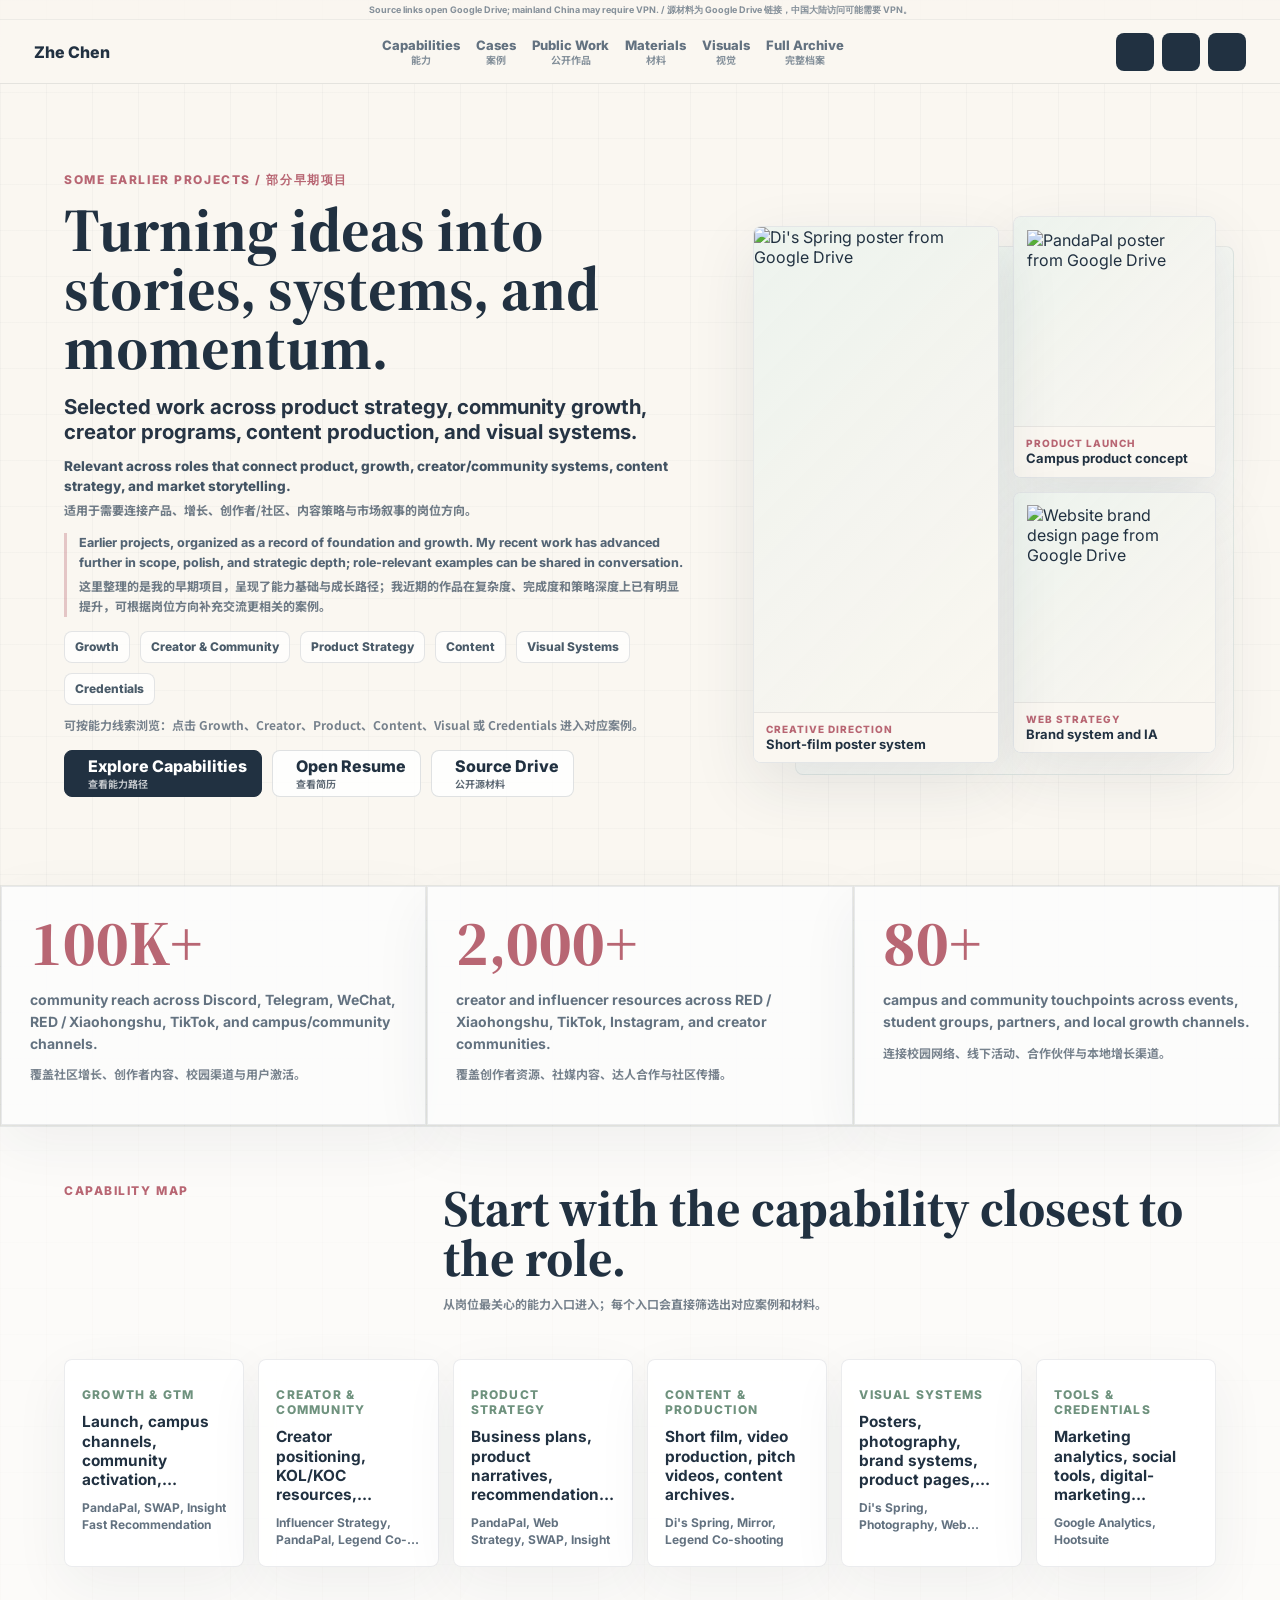
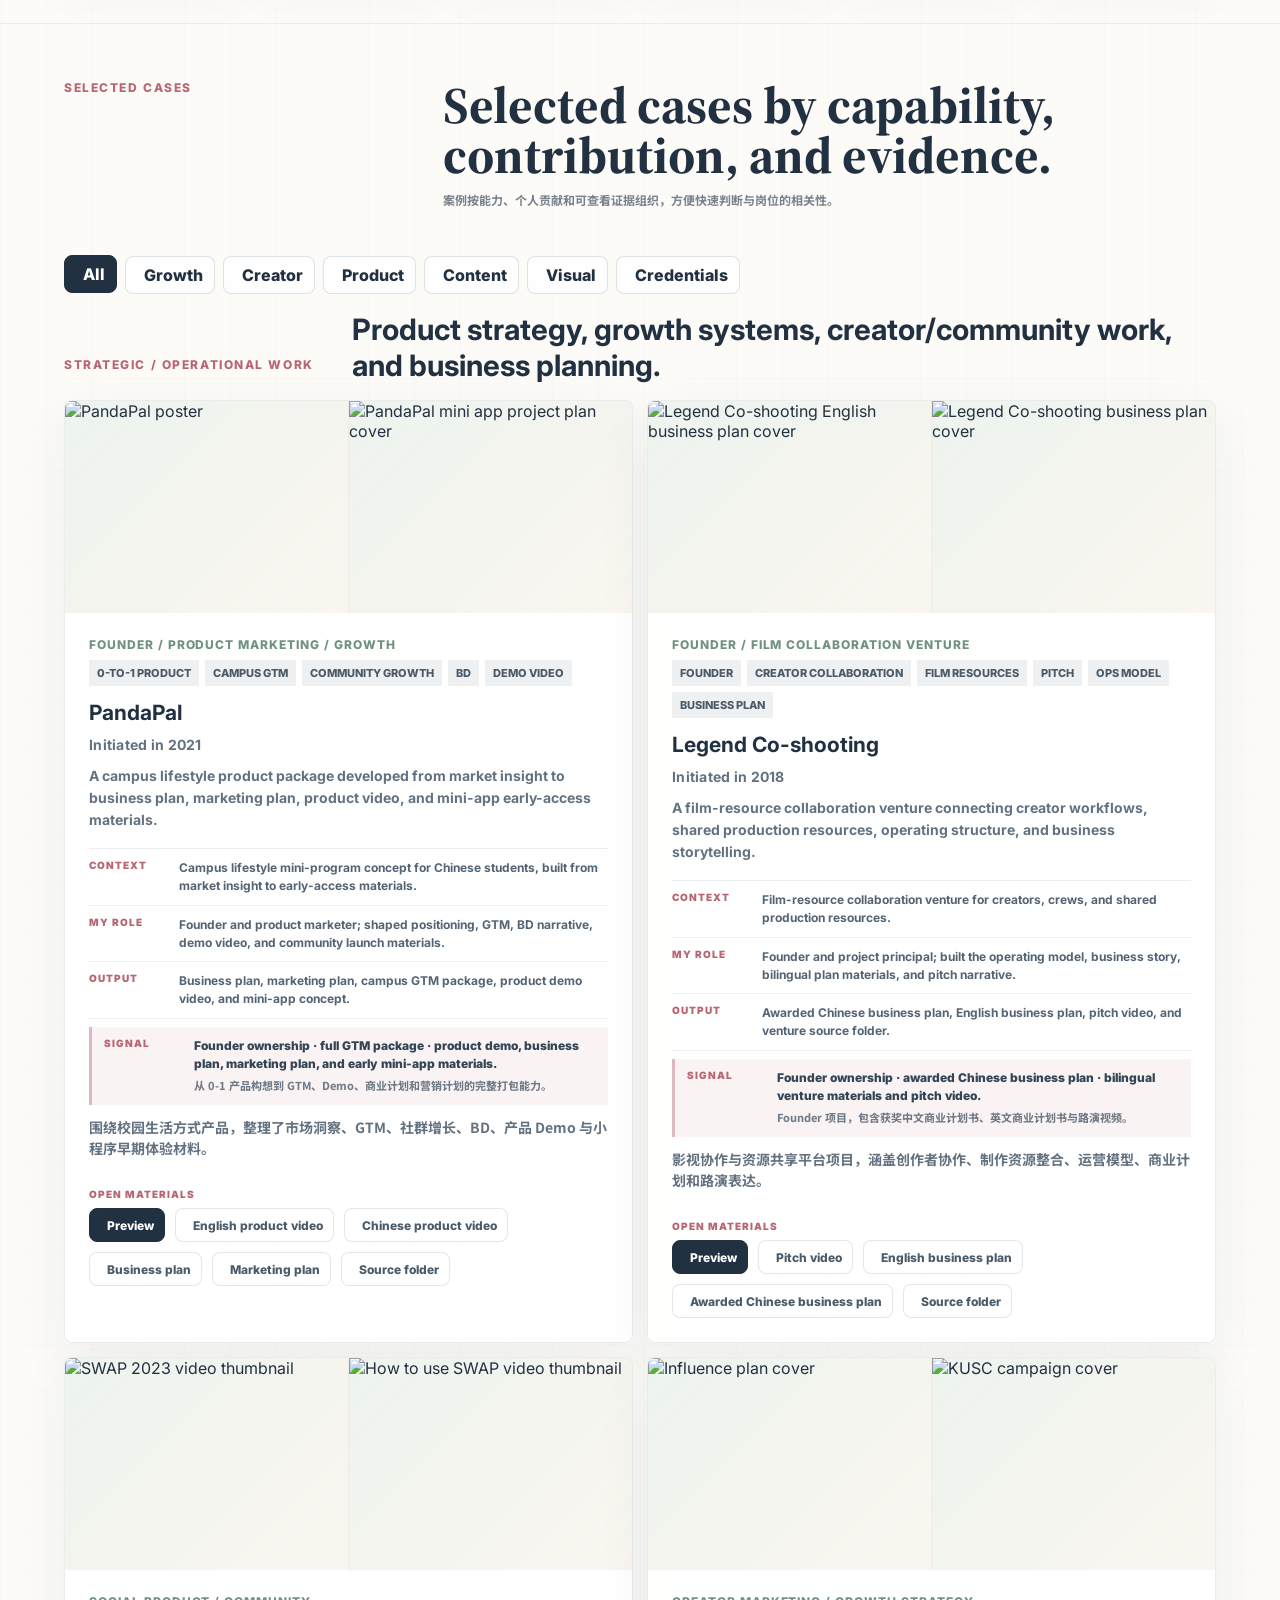
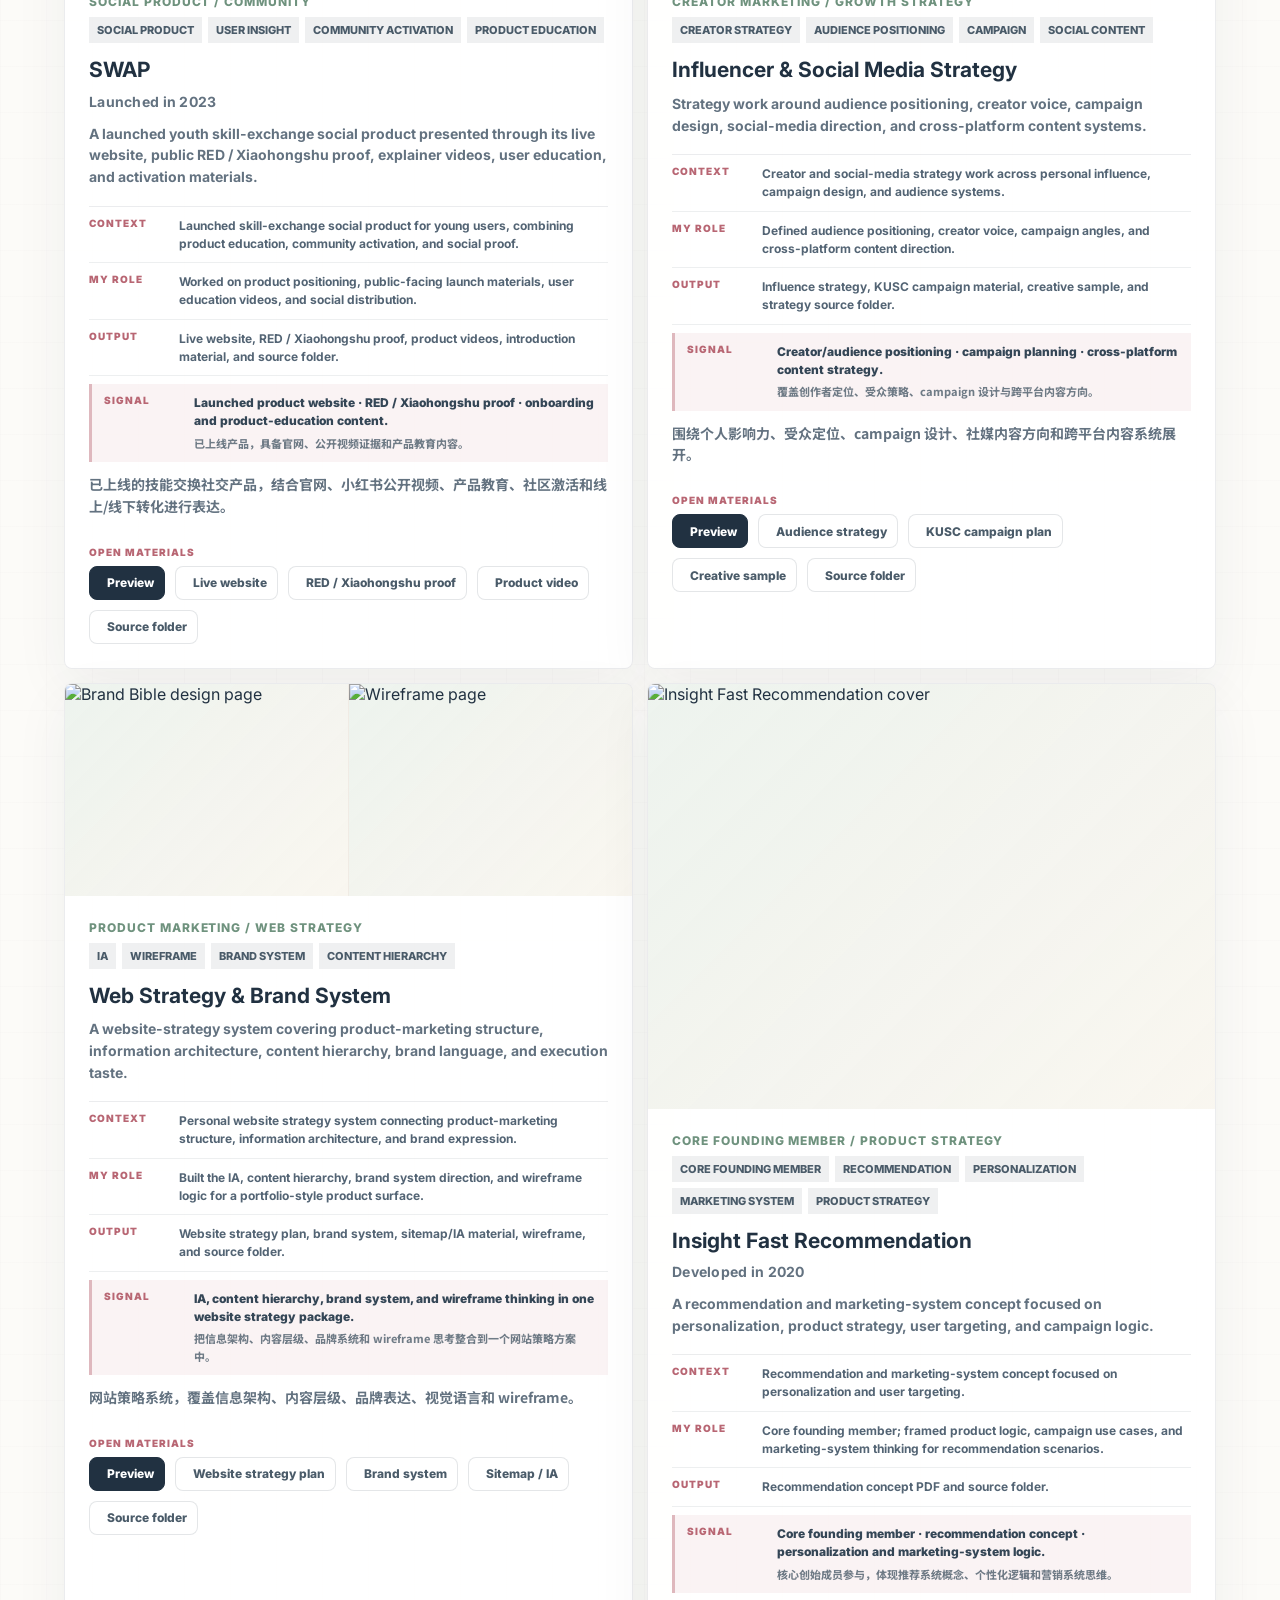
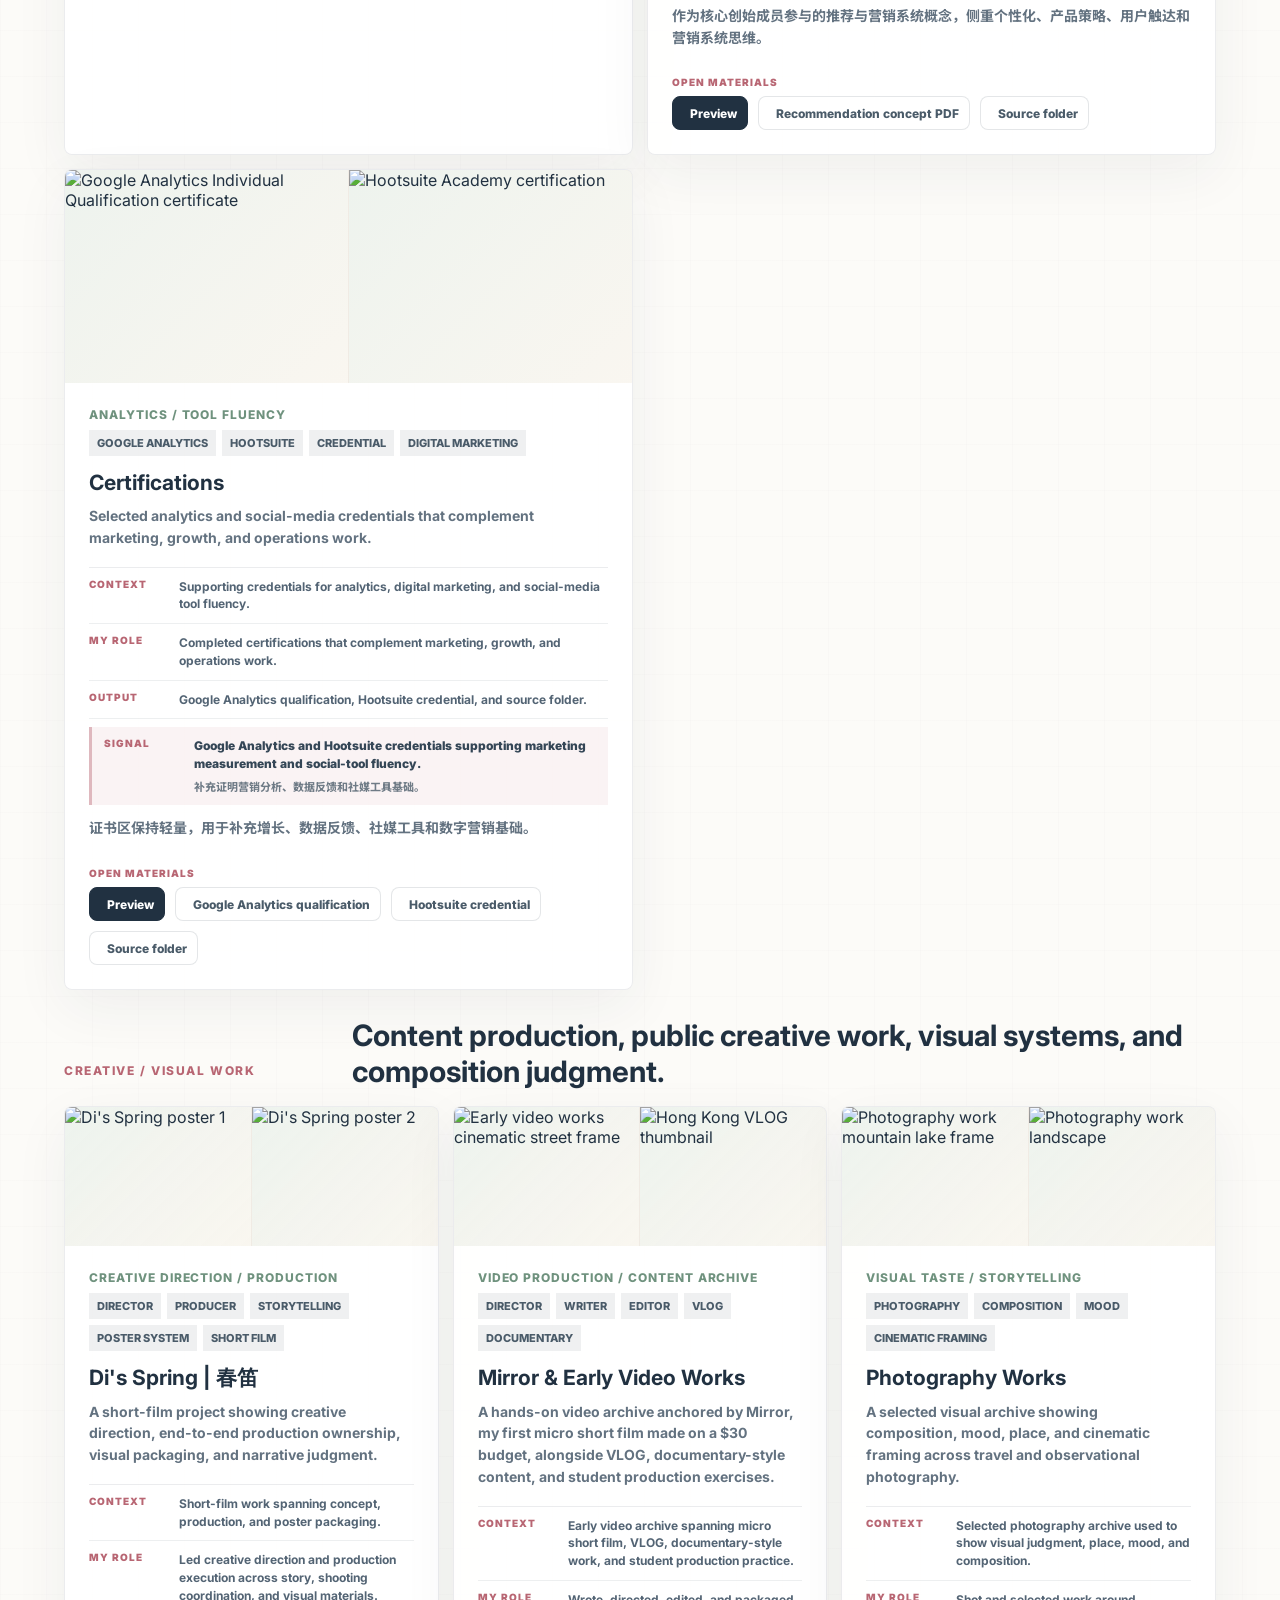
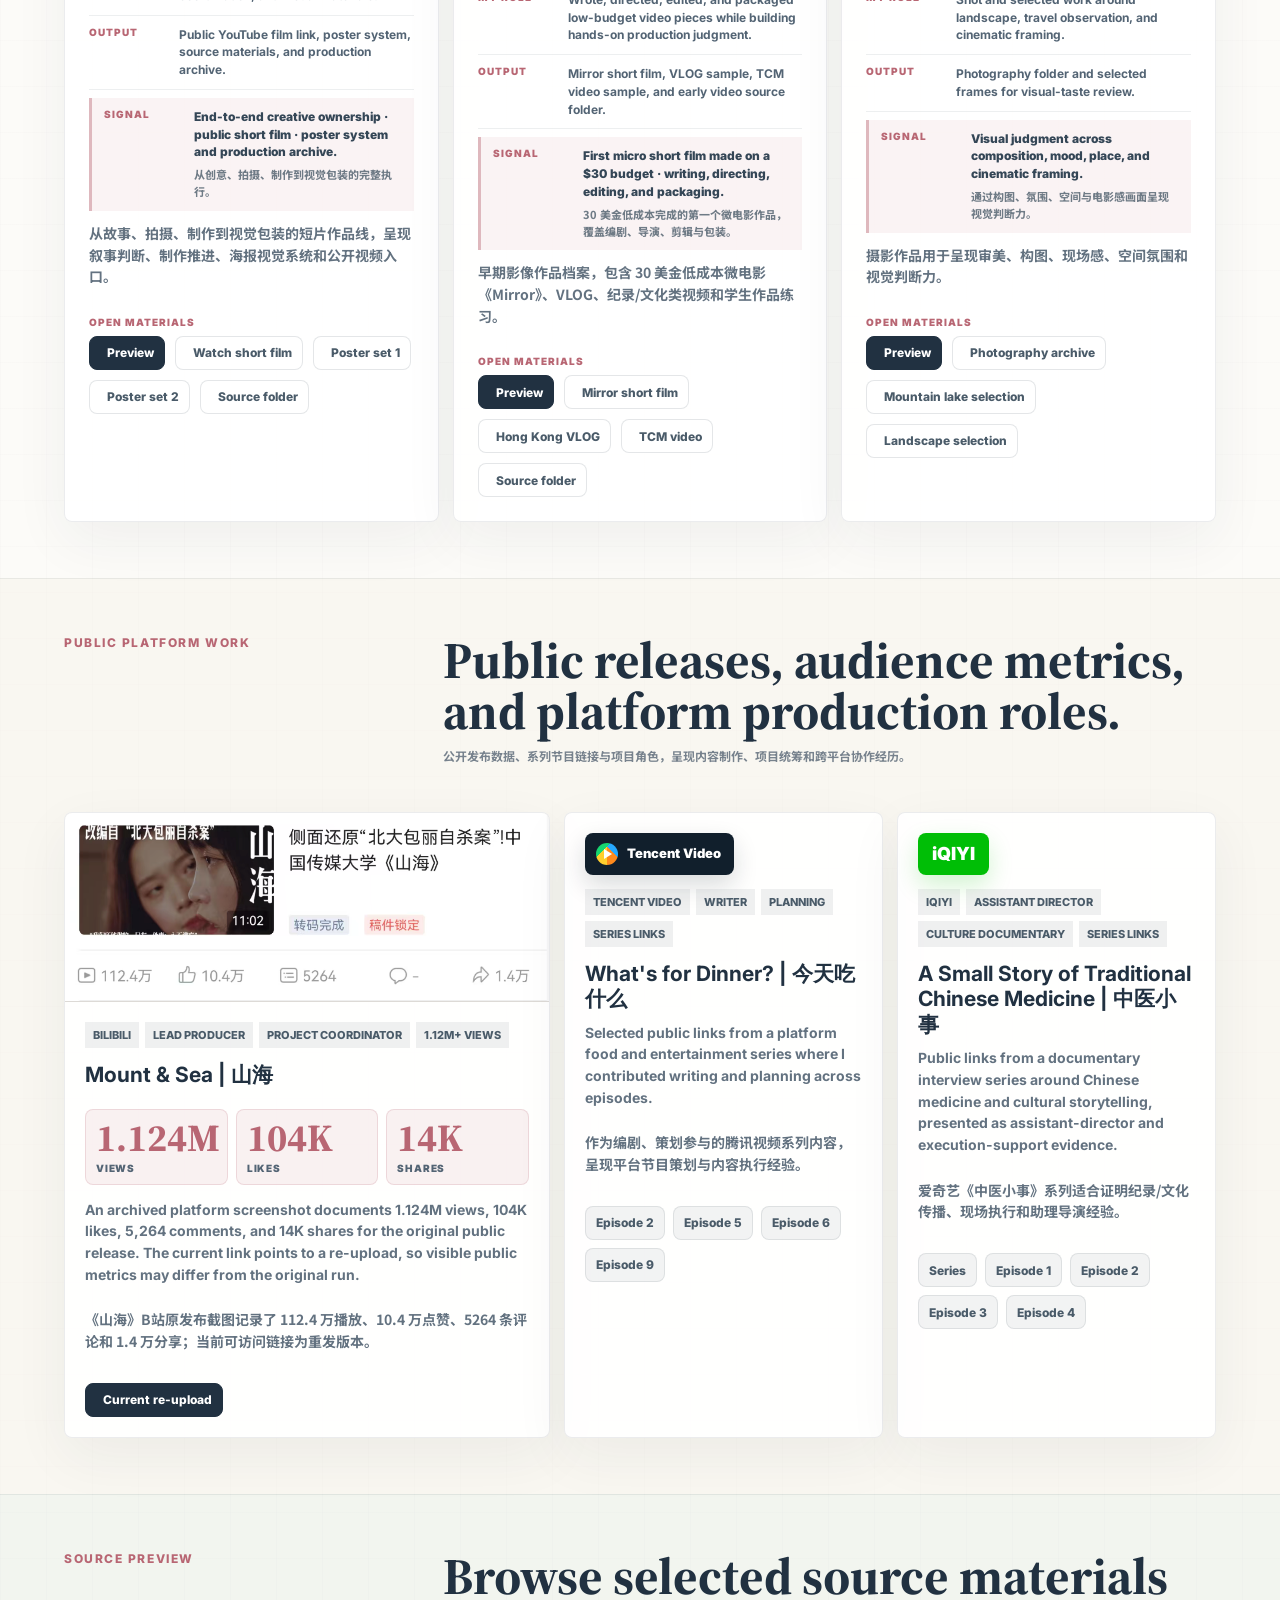
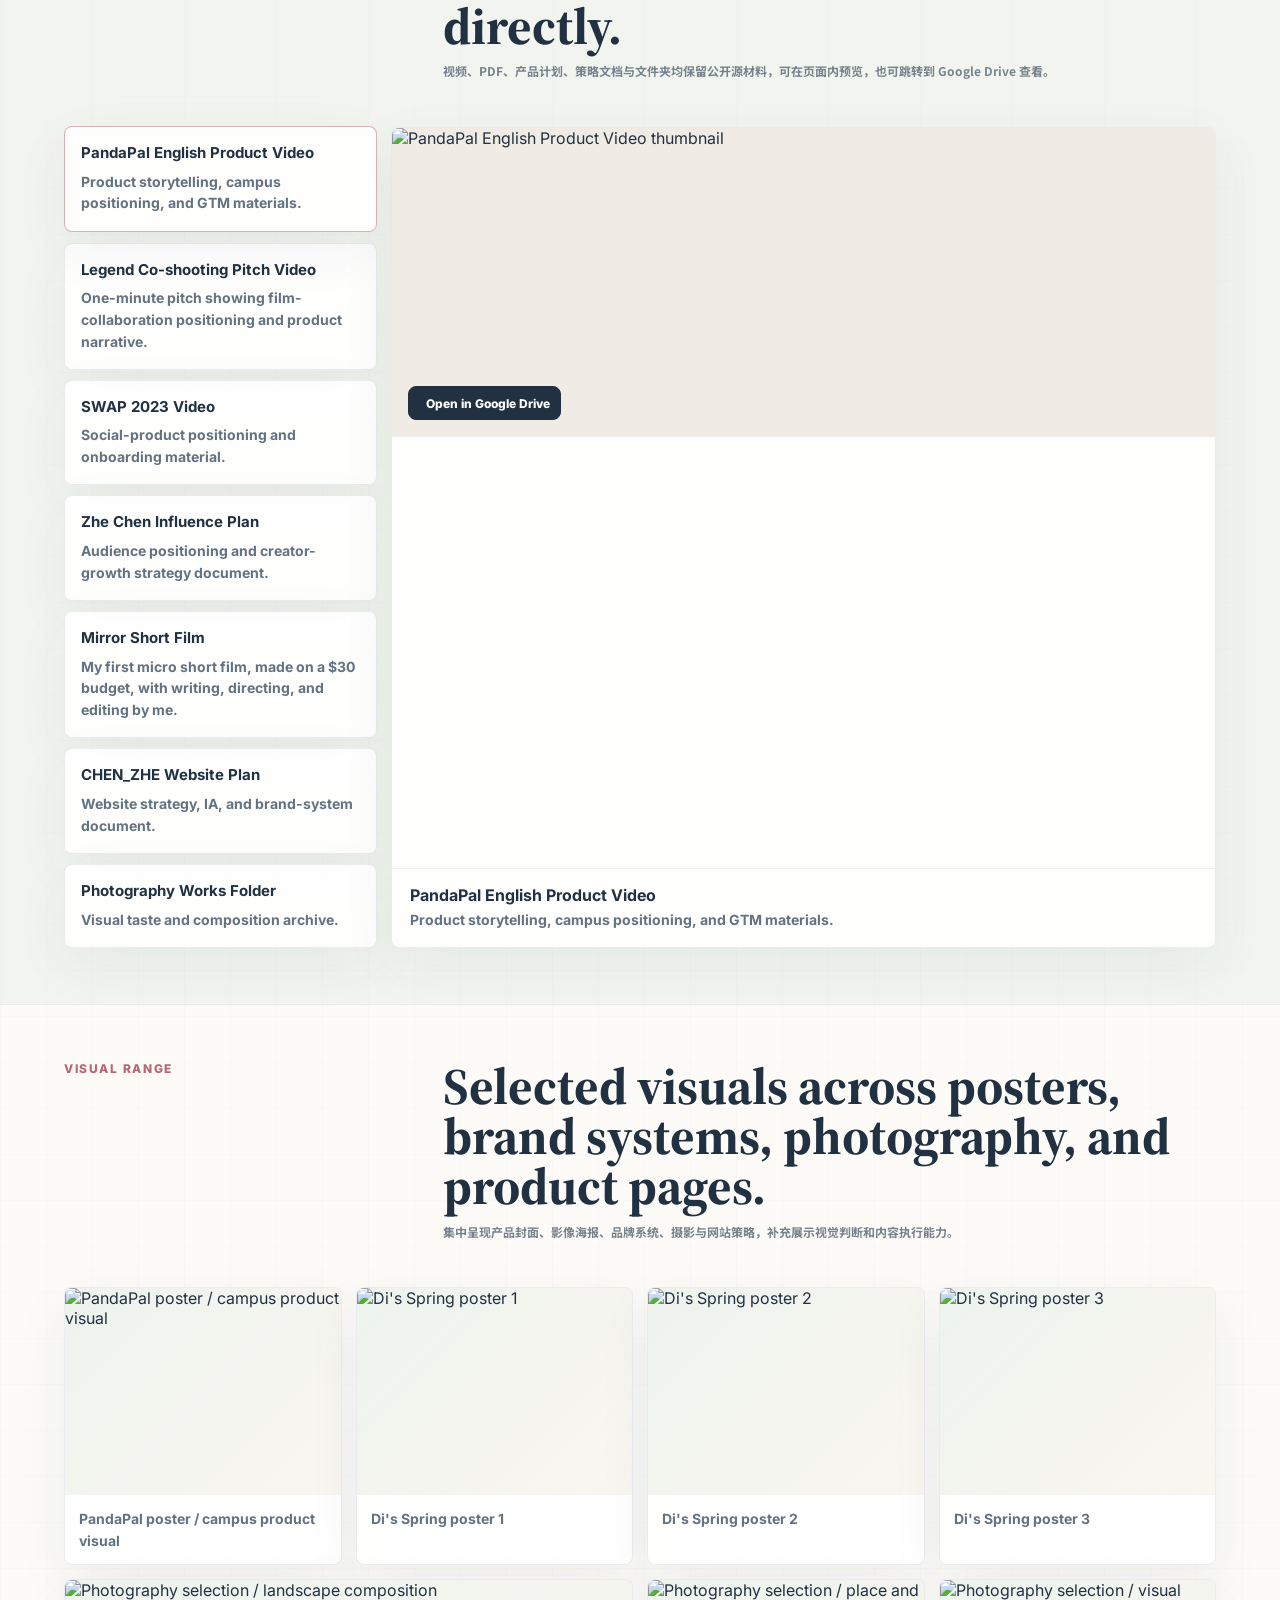
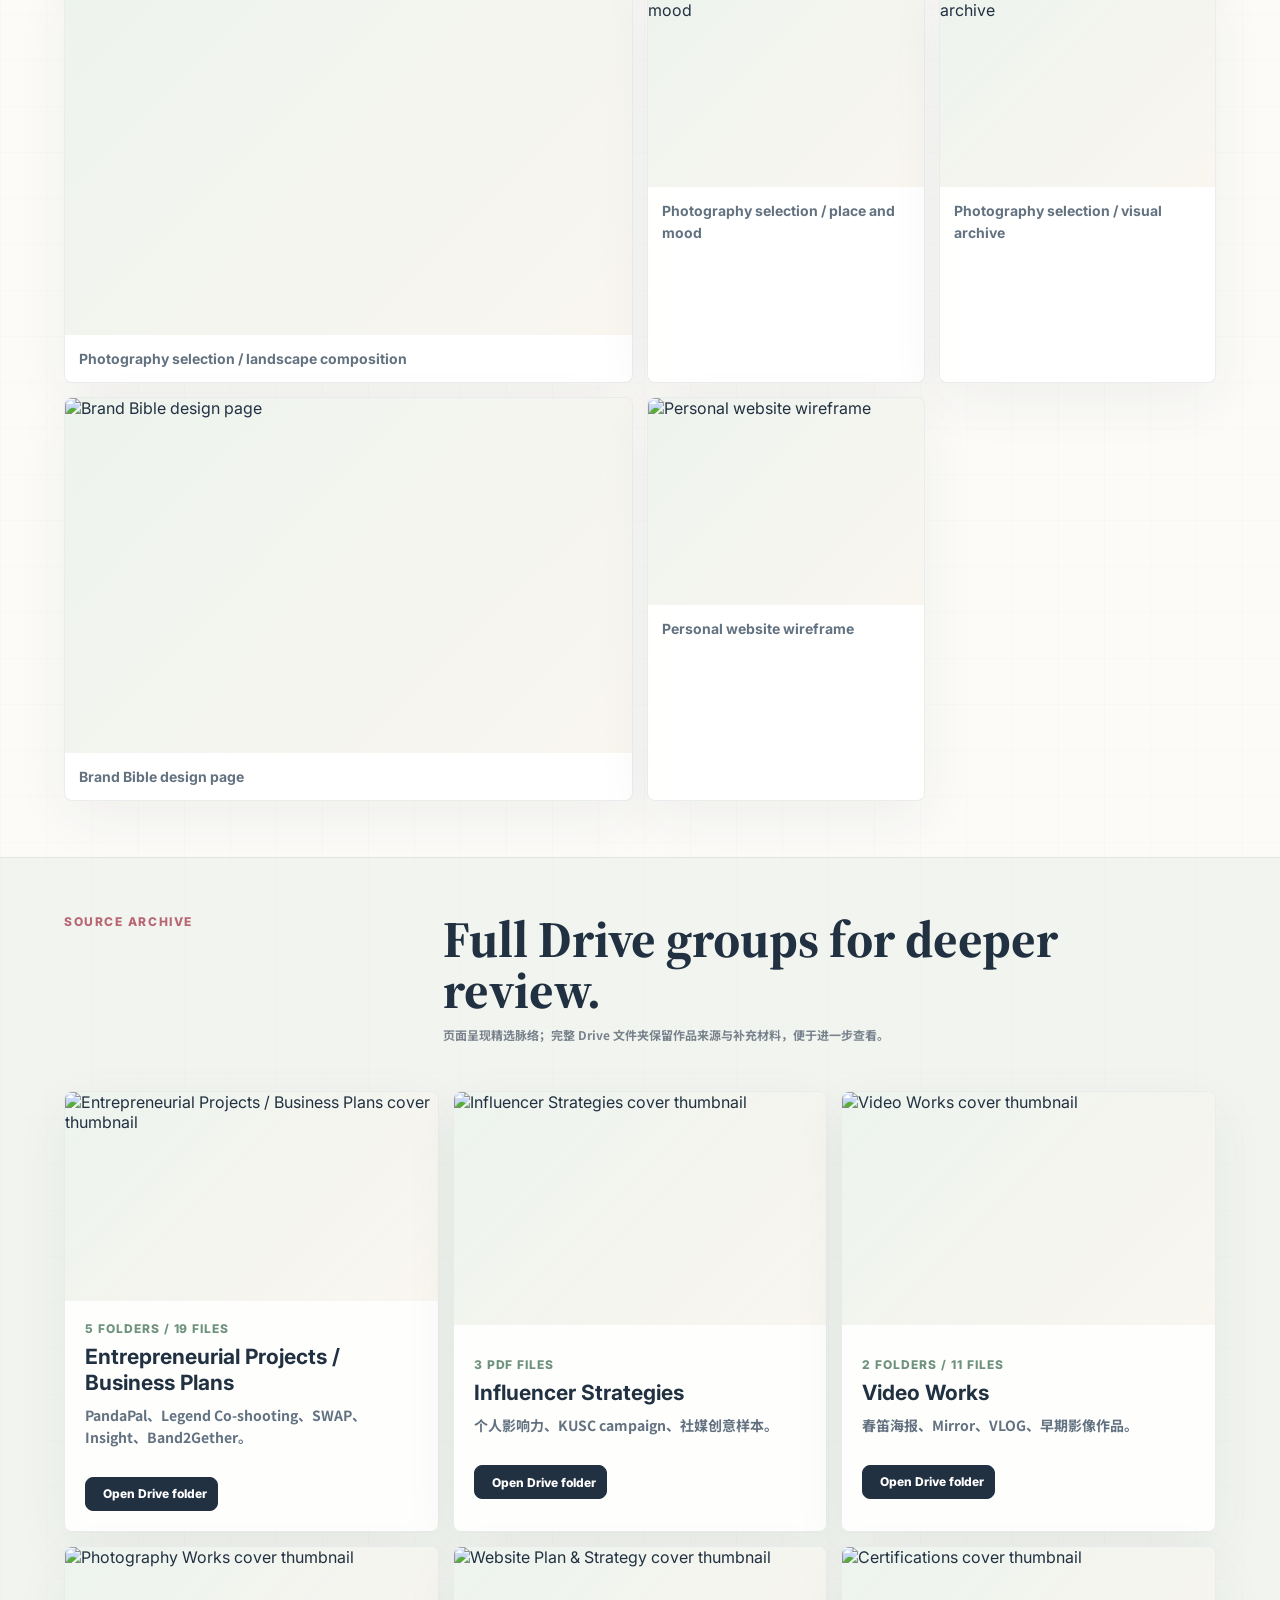
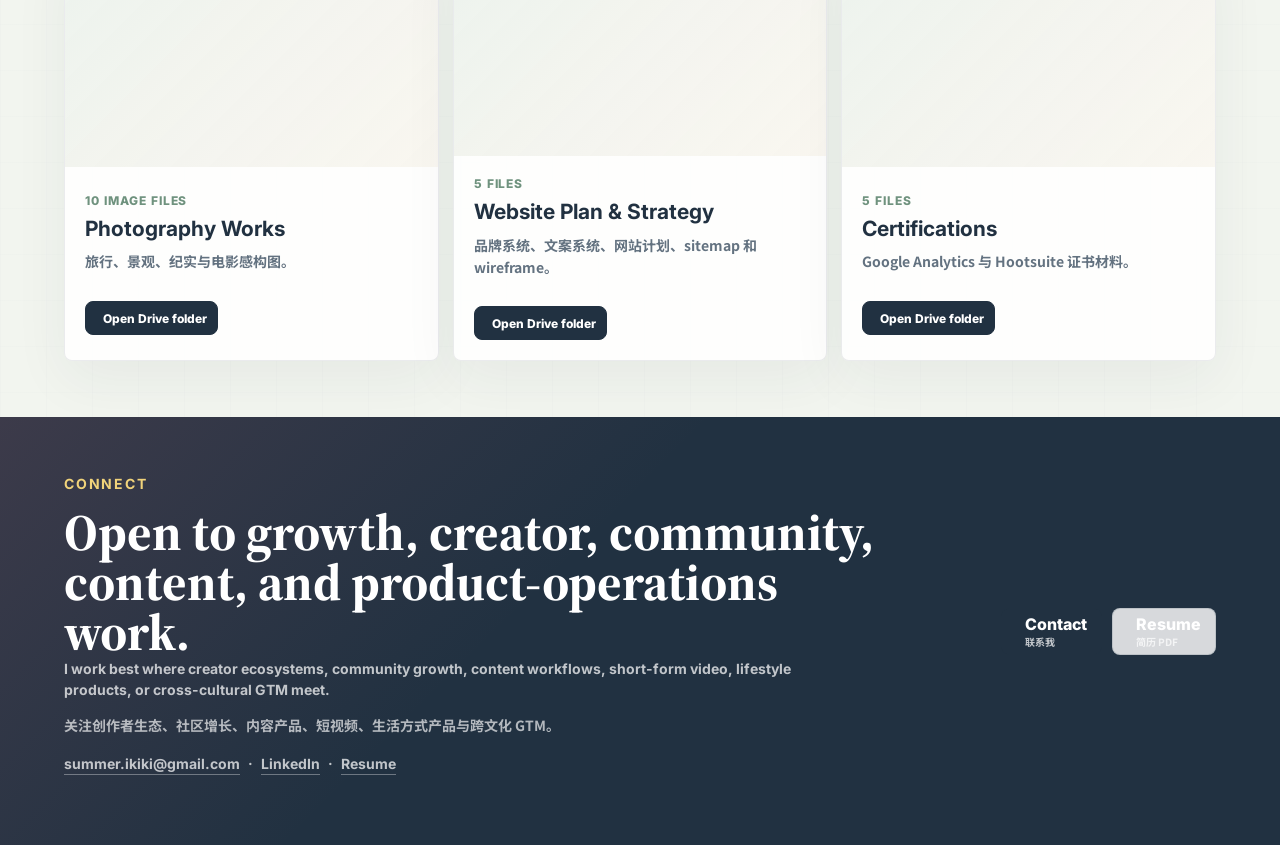
==== index.html @ 4f6fa440 "Make project timeline labels English-first" ====
<!doctype html>
<html lang="en">
  <head>
    <meta charset="utf-8" />
    <meta name="viewport" content="width=device-width, initial-scale=1" />
    <title>Zhe Chen | Portfolio</title>
    <meta
      name="description"
      content="Selected portfolio for Zhe Chen: creator and community growth, product marketing, product operations, media production, visual storytelling, and product strategy."
    />
    <link rel="preconnect" href="https://fonts.googleapis.com" />
    <link rel="preconnect" href="https://fonts.gstatic.com" crossorigin />
    <link
      href="https://fonts.googleapis.com/css2?family=Inter:wght@500;600;700;800&amp;family=Noto+Sans+SC:wght@500;700;800&amp;family=Source+Serif+4:opsz,wght@8..60,600;8..60,700&amp;display=swap"
      rel="stylesheet"
    />
    <link rel="stylesheet" href="./styles.css?v=202605282590" />
  </head>
  <body>
    <div class="access-note" aria-label="Google Drive access note">
      Source links open Google Drive; mainland China may require VPN. / 源材料为 Google Drive 链接，中国大陆访问可能需要 VPN。
    </div>

    <header class="topbar" aria-label="Portfolio navigation">
      <a class="brand" href="#top">Zhe Chen</a>
      <nav class="navlinks" aria-label="Portfolio sections">
        <a href="#capabilities">Capabilities <span>能力</span></a>
        <a href="#work">Cases <span>案例</span></a>
        <a href="#platform-proof">Public Work <span>公开作品</span></a>
        <a href="#preview">Materials <span>材料</span></a>
        <a href="#gallery">Visuals <span>视觉</span></a>
        <a href="#archive">Full Archive <span>完整档案</span></a>
      </nav>
      <div class="top-actions" aria-label="Contact links">
        <a class="icon-button" href="https://www.linkedin.com/in/chen-zhe/" target="_blank" rel="noopener noreferrer" aria-label="LinkedIn profile">
          <i data-lucide="user-round"></i>
        </a>
        <a class="icon-button" href="./assets/Zhe-Chen-Resume.pdf" target="_blank" rel="noopener noreferrer" aria-label="Open resume PDF">
          <i data-lucide="file-text"></i>
        </a>
        <a class="icon-button" href="mailto:summer.ikiki@gmail.com" aria-label="Email Zhe Chen">
          <i data-lucide="mail"></i>
        </a>
      </div>
    </header>

    <main id="top">
      <section class="hero" aria-label="Portfolio overview">
        <div class="hero-copy">
          <p class="eyebrow">Some Earlier Projects / 部分早期项目</p>
          <h1>Turning ideas into stories, systems, and momentum.</h1>
          <p class="lede">
            Selected work across product strategy, community growth, creator programs, content production, and visual systems.
          </p>
          <p class="role-line">
            Relevant across roles that connect product, growth, creator/community systems, content strategy, and market storytelling.
            <span>适用于需要连接产品、增长、创作者/社区、内容策略与市场叙事的岗位方向。</span>
          </p>
          <p class="portfolio-context">
            Earlier projects, organized as a record of foundation and growth. My recent work has advanced further in scope, polish, and strategic depth; role-relevant examples can be shared in conversation.
            <span>这里整理的是我的早期项目，呈现了能力基础与成长路径；我近期的作品在复杂度、完成度和策略深度上已有明显提升，可根据岗位方向补充交流更相关的案例。</span>
          </p>
          <div class="hero-paths" aria-label="Quick capability paths">
            <a href="#work" data-jump-filter="growth">Growth</a>
            <a href="#work" data-jump-filter="creator">Creator &amp; Community</a>
            <a href="#work" data-jump-filter="product">Product Strategy</a>
            <a href="#work" data-jump-filter="content">Content</a>
            <a href="#work" data-jump-filter="visual">Visual Systems</a>
            <a href="#work" data-jump-filter="credentials">Credentials</a>
          </div>
          <p class="cn-note">可按能力线索浏览：点击 Growth、Creator、Product、Content、Visual 或 Credentials 进入对应案例。</p>
          <div class="hero-actions">
            <a class="button primary" href="#capabilities">
              <i data-lucide="route"></i>
              <span>Explore Capabilities <small>查看能力路径</small></span>
            </a>
            <a class="button" href="./assets/Zhe-Chen-Resume.pdf" target="_blank" rel="noopener noreferrer">
              <i data-lucide="file-text"></i>
              <span>Open Resume <small>查看简历</small></span>
            </a>
            <a class="button" href="https://drive.google.com/drive/folders/1QRzrljWvkUwnxBHnAns_j27ydg3giWOU?usp=sharing" target="_blank" rel="noopener noreferrer">
              <i data-lucide="folder-open"></i>
              <span>Source Drive <small>公开源材料</small></span>
            </a>
          </div>
        </div>
        <div class="hero-gallery" aria-label="Selected Google Drive thumbnails">
          <figure class="hero-shot hero-shot-main">
            <img id="hero-large" alt="" />
            <figcaption>
              <span>Creative Direction</span>
              <strong>Short-film poster system</strong>
            </figcaption>
          </figure>
          <figure class="hero-shot">
            <img id="hero-small-a" alt="" />
            <figcaption>
              <span>Product Launch</span>
              <strong>Campus product concept</strong>
            </figcaption>
          </figure>
          <figure class="hero-shot">
            <img id="hero-small-b" alt="" />
            <figcaption>
              <span>Web Strategy</span>
              <strong>Brand system and IA</strong>
            </figcaption>
          </figure>
        </div>
      </section>

      <section class="signal-band" aria-label="Portfolio signals">
        <article>
          <strong>100K+</strong>
          <span>community reach across Discord, Telegram, WeChat, RED / Xiaohongshu, TikTok, and campus/community channels.</span>
          <p class="cn-note">覆盖社区增长、创作者内容、校园渠道与用户激活。</p>
        </article>
        <article>
          <strong>2,000+</strong>
          <span>creator and influencer resources across RED / Xiaohongshu, TikTok, Instagram, and creator communities.</span>
          <p class="cn-note">覆盖创作者资源、社媒内容、达人合作与社区传播。</p>
        </article>
        <article>
          <strong>80+</strong>
          <span>campus and community touchpoints across events, student groups, partners, and local growth channels.</span>
          <p class="cn-note">连接校园网络、线下活动、合作伙伴与本地增长渠道。</p>
        </article>
      </section>

      <section id="capabilities" class="capability-section" aria-label="Capability map">
        <div class="section-heading">
          <p class="section-kicker">Capability Map</p>
          <div>
            <h2>Start with the capability closest to the role.</h2>
            <p class="cn-note">从岗位最关心的能力入口进入；每个入口会直接筛选出对应案例和材料。</p>
          </div>
        </div>

        <div class="capability-grid">
          <a class="capability-card" href="#work" data-jump-filter="growth">
            <i data-lucide="trending-up"></i>
            <span class="capability-label">Growth & GTM</span>
            <h3>Launch, campus channels, community activation, partner-led growth.</h3>
            <p>PandaPal, SWAP, Insight Fast Recommendation</p>
          </a>
          <a class="capability-card" href="#work" data-jump-filter="creator">
            <i data-lucide="users-round"></i>
            <span class="capability-label">Creator & Community</span>
            <h3>Creator positioning, KOL/KOC resources, audience systems, campaigns.</h3>
            <p>Influencer Strategy, PandaPal, Legend Co-shooting</p>
          </a>
          <a class="capability-card" href="#work" data-jump-filter="product">
            <i data-lucide="boxes"></i>
            <span class="capability-label">Product Strategy</span>
            <h3>Business plans, product narratives, recommendation concepts, IA.</h3>
            <p>PandaPal, Web Strategy, SWAP, Insight</p>
          </a>
          <a class="capability-card" href="#work" data-jump-filter="content">
            <i data-lucide="clapperboard"></i>
            <span class="capability-label">Content & Production</span>
            <h3>Short film, video production, pitch videos, content archives.</h3>
            <p>Di's Spring, Mirror, Legend Co-shooting</p>
          </a>
          <a class="capability-card" href="#work" data-jump-filter="visual">
            <i data-lucide="images"></i>
            <span class="capability-label">Visual Systems</span>
            <h3>Posters, photography, brand systems, product pages, composition.</h3>
            <p>Di's Spring, Photography, Web Strategy</p>
          </a>
          <a class="capability-card" href="#work" data-jump-filter="credentials">
            <i data-lucide="badge-check"></i>
            <span class="capability-label">Tools & Credentials</span>
            <h3>Marketing analytics, social tools, digital-marketing foundations.</h3>
            <p>Google Analytics, Hootsuite</p>
          </a>
        </div>
      </section>

      <section id="work" class="portfolio-section">
        <div class="section-heading">
          <p class="section-kicker">Selected Cases</p>
          <div>
            <h2 id="work-heading-title">Selected cases by capability, contribution, and evidence.</h2>
            <p class="cn-note" id="work-heading-note">案例按能力、个人贡献和可查看证据组织，方便快速判断与岗位的相关性。</p>
          </div>
        </div>

        <div class="filter-bar" aria-label="Project filters">
          <button class="filter-button is-active" type="button" data-filter="all">
            <i data-lucide="asterisk"></i>
            <span>All</span>
          </button>
          <button class="filter-button" type="button" data-filter="growth">
            <i data-lucide="trending-up"></i>
            <span>Growth</span>
          </button>
          <button class="filter-button" type="button" data-filter="creator">
            <i data-lucide="users-round"></i>
            <span>Creator</span>
          </button>
          <button class="filter-button" type="button" data-filter="product">
            <i data-lucide="boxes"></i>
            <span>Product</span>
          </button>
          <button class="filter-button" type="button" data-filter="content">
            <i data-lucide="clapperboard"></i>
            <span>Content</span>
          </button>
          <button class="filter-button" type="button" data-filter="visual">
            <i data-lucide="images"></i>
            <span>Visual</span>
          </button>
          <button class="filter-button" type="button" data-filter="credentials">
            <i data-lucide="badge-check"></i>
            <span>Credentials</span>
          </button>
        </div>

        <div class="work-groups" aria-live="polite">
          <section class="project-group" id="featured-work" aria-label="Featured cases">
            <div class="group-heading">
              <p class="section-kicker" id="primary-group-kicker">Strategic / Operational Work</p>
              <h3 id="primary-group-title">Product strategy, growth systems, creator/community work, and business planning.</h3>
            </div>
            <div class="project-grid featured-grid" id="featured-grid"></div>
          </section>

          <section class="project-group" id="supporting-work" aria-label="Supporting work">
            <div class="group-heading">
              <p class="section-kicker" id="secondary-group-kicker">Creative / Visual Work</p>
              <h3 id="secondary-group-title">Content production, public creative work, visual systems, and composition judgment.</h3>
            </div>
            <div class="project-grid supporting-grid" id="supporting-grid"></div>
          </section>
        </div>
      </section>

      <section id="platform-proof" class="portfolio-section platform-proof-section">
        <div class="section-heading">
          <p class="section-kicker">Public Platform Work</p>
          <div>
            <h2>Public releases, audience metrics, and platform production roles.</h2>
            <p class="cn-note">公开发布数据、系列节目链接与项目角色，呈现内容制作、项目统筹和跨平台协作经历。</p>
          </div>
        </div>

        <div class="platform-proof-grid">
          <article class="platform-proof-card platform-proof-card-featured">
            <figure>
              <img src="./assets/platform-proof/mount-sea-million-proof.png" alt="Bilibili screenshot proof for Mount and Sea showing 1.124 million views and 104 thousand likes" />
            </figure>
            <div class="platform-proof-copy">
              <div class="project-tags">
                <span>Bilibili</span>
                <span>Lead producer</span>
                <span>Project coordinator</span>
                <span>1.12M+ views</span>
              </div>
              <h3>Mount &amp; Sea | 山海</h3>
              <div class="proof-metrics" aria-label="Archived Mount and Sea platform metrics">
                <div>
                  <strong>1.124M</strong>
                  <span>views</span>
                </div>
                <div>
                  <strong>104K</strong>
                  <span>likes</span>
                </div>
                <div>
                  <strong>14K</strong>
                  <span>shares</span>
                </div>
              </div>
              <p>
                An archived platform screenshot documents 1.124M views, 104K likes, 5,264 comments, and 14K shares for the original public release. The current link points to a re-upload, so visible public metrics may differ from the original run.
              </p>
              <p class="cn-note">《山海》B站原发布截图记录了 112.4 万播放、10.4 万点赞、5264 条评论和 1.4 万分享；当前可访问链接为重发版本。</p>
              <div class="proof-link-row">
                <a class="source-link primary" href="https://www.bilibili.com/video/BV14h41187Ra/" target="_blank" rel="noopener noreferrer">
                  <i data-lucide="external-link"></i>
                  <span>Current re-upload</span>
                </a>
              </div>
            </div>
          </article>

          <article class="platform-proof-card">
            <div class="platform-proof-copy">
              <div class="platform-logo platform-logo-tencent" aria-label="Tencent Video">
                <span class="tencent-play-mark" aria-hidden="true"></span>
                <span>Tencent Video</span>
              </div>
              <div class="project-tags">
                <span>Tencent Video</span>
                <span>Writer</span>
                <span>Planning</span>
                <span>Series links</span>
              </div>
              <h3>What's for Dinner? | 今天吃什么</h3>
              <p>
                Selected public links from a platform food and entertainment series where I contributed writing and planning across episodes.
              </p>
              <p class="cn-note">作为编剧、策划参与的腾讯视频系列内容，呈现平台节目策划与内容执行经验。</p>
              <div class="proof-link-list" aria-label="What's for Dinner Tencent Video episode links">
                <a href="https://m.v.qq.com/cover/b/bsgd82t2qhozdqn.html?vid=f06101mfcw2" target="_blank" rel="noopener noreferrer">Episode 2</a>
                <a href="https://m.v.qq.com/cover/b/bsgd82t2qhozdqn.html?vid=u0628kzsa1d" target="_blank" rel="noopener noreferrer">Episode 5</a>
                <a href="https://m.v.qq.com/cover/b/bsgd82t2qhozdqn.html?vid=b0632km1ua4" target="_blank" rel="noopener noreferrer">Episode 6</a>
                <a href="https://m.v.qq.com/cover/b/bsgd82t2qhozdqn.html?vid=f06482atma5" target="_blank" rel="noopener noreferrer">Episode 9</a>
              </div>
            </div>
          </article>

          <article class="platform-proof-card">
            <div class="platform-proof-copy">
              <div class="platform-logo platform-logo-iqiyi" aria-label="iQIYI">
                <span>iQIYI</span>
              </div>
              <div class="project-tags">
                <span>iQIYI</span>
                <span>Assistant director</span>
                <span>Culture documentary</span>
                <span>Series links</span>
              </div>
              <h3>A Small Story of Traditional Chinese Medicine | 中医小事</h3>
              <p>
                Public links from a documentary interview series around Chinese medicine and cultural storytelling, presented as assistant-director and execution-support evidence.
              </p>
              <p class="cn-note">爱奇艺《中医小事》系列适合证明纪录/文化传播、现场执行和助理导演经验。</p>
              <div class="proof-link-list" aria-label="A Small Story of Traditional Chinese Medicine iQIYI links">
                <a href="https://www.iqiyi.com/a_19rrhyviv9.html" target="_blank" rel="noopener noreferrer">Series</a>
                <a href="https://www.iqiyi.com/v_19ru80xmig.html" target="_blank" rel="noopener noreferrer">Episode 1</a>
                <a href="https://www.iqiyi.com/v_19ru7zsv60.html" target="_blank" rel="noopener noreferrer">Episode 2</a>
                <a href="https://www.iqiyi.com/v_19ru7z8tf0.html" target="_blank" rel="noopener noreferrer">Episode 3</a>
                <a href="https://www.iqiyi.com/v_19ru7z43xo.html" target="_blank" rel="noopener noreferrer">Episode 4</a>
              </div>
            </div>
          </article>
        </div>
      </section>

      <section id="preview" class="portfolio-section preview-section">
        <div class="section-heading">
          <p class="section-kicker">Source Preview</p>
          <div>
            <h2>Browse selected source materials directly.</h2>
            <p class="cn-note">视频、PDF、产品计划、策略文档与文件夹均保留公开源材料，可在页面内预览，也可跳转到 Google Drive 查看。</p>
          </div>
        </div>

        <div class="preview-layout">
          <div class="preview-list" id="preview-list" aria-label="Embedded preview choices"></div>
          <div class="preview-frame-wrap">
            <div class="preview-cover">
              <img id="preview-cover-img" alt="" />
              <a class="source-link primary" id="preview-open-link" href="#" target="_blank" rel="noopener noreferrer">
                <i data-lucide="external-link"></i>
                <span>Open in Google Drive</span>
              </a>
            </div>
            <iframe
              id="preview-frame"
              title="Google Drive embedded preview"
              src="https://drive.google.com/file/d/1Injvll7j0QcT2IopAMZhHdu_tzougVnL/preview"
              allow="autoplay; fullscreen"
              allowfullscreen
            ></iframe>
            <div class="preview-meta">
              <strong id="preview-title">Select a preview</strong>
              <span id="preview-description">Choose a Drive artifact to load it here.</span>
            </div>
          </div>
        </div>
      </section>

      <section id="gallery" class="portfolio-section gallery-section">
        <div class="section-heading">
          <p class="section-kicker">Visual Range</p>
          <div>
            <h2>Selected visuals across posters, brand systems, photography, and product pages.</h2>
            <p class="cn-note">集中呈现产品封面、影像海报、品牌系统、摄影与网站策略，补充展示视觉判断和内容执行能力。</p>
          </div>
        </div>

        <div class="gallery-grid" id="gallery-grid"></div>
      </section>

      <section id="archive" class="portfolio-section archive-section">
        <div class="section-heading">
          <p class="section-kicker">Source Archive</p>
          <div>
            <h2>Full Drive groups for deeper review.</h2>
            <p class="cn-note">页面呈现精选脉络；完整 Drive 文件夹保留作品来源与补充材料，便于进一步查看。</p>
          </div>
        </div>

        <div class="archive-grid" id="archive-grid"></div>
      </section>

      <section class="closing-section">
        <div>
          <p class="section-kicker">Connect</p>
          <h2>Open to growth, creator, community, content, and product-operations work.</h2>
          <p>
            I work best where creator ecosystems, community growth, content workflows, short-form video, lifestyle products, or cross-cultural GTM meet.
          </p>
          <p class="cn-note">关注创作者生态、社区增长、内容产品、短视频、生活方式产品与跨文化 GTM。</p>
          <p class="contact-line" aria-label="Contact details">
            <a href="mailto:summer.ikiki@gmail.com">summer.ikiki@gmail.com</a>
            <span>·</span>
            <a href="https://www.linkedin.com/in/chen-zhe/" target="_blank" rel="noopener noreferrer">LinkedIn</a>
            <span>·</span>
            <a href="./assets/Zhe-Chen-Resume.pdf" target="_blank" rel="noopener noreferrer">Resume</a>
          </p>
        </div>
        <div class="closing-actions">
          <a class="button primary" href="mailto:summer.ikiki@gmail.com">
            <i data-lucide="mail"></i>
            <span>Contact <small>联系我</small></span>
          </a>
          <a class="button" href="./assets/Zhe-Chen-Resume.pdf" target="_blank" rel="noopener noreferrer">
            <i data-lucide="file-text"></i>
            <span>Resume <small>简历 PDF</small></span>
          </a>
        </div>
      </section>
    </main>

    <dialog class="preview-dialog" id="preview-dialog" aria-label="Google Drive preview dialog">
      <div class="dialog-head">
        <strong id="dialog-title">Preview</strong>
        <button class="icon-button dialog-close" type="button" aria-label="Close preview">
          <i data-lucide="x"></i>
        </button>
      </div>
      <iframe
        id="dialog-frame"
        title="Google Drive preview"
        src="about:blank"
        loading="lazy"
        allow="autoplay; fullscreen"
        allowfullscreen
      ></iframe>
    </dialog>

    <script src="https://unpkg.com/lucide@latest/dist/umd/lucide.min.js"></script>
    <script src="./script.js?v=202605282670"></script>
  </body>
</html>
---- styles.css ----
:root {
  color-scheme: light;
  --paper: #faf7f1;
  --ink: #213141;
  --muted: #637280;
  --line: #e3ded6;
  --panel: #ffffff;
  --panel-soft: #edf4ef;
  --rose: #b86673;
  --gold: #d8b45f;
  --sage: #6f927e;
  --sky: #5a83a7;
  --shadow: 0 22px 64px rgba(33, 49, 65, 0.1);
}

* {
  box-sizing: border-box;
}

html {
  max-width: 100%;
  overflow-x: hidden;
  scroll-behavior: smooth;
}

body {
  background:
    linear-gradient(90deg, rgba(33, 49, 65, 0.032) 1px, transparent 1px) 0 0 / 46px 46px,
    linear-gradient(rgba(33, 49, 65, 0.024) 1px, transparent 1px) 0 0 / 46px 46px,
    var(--paper);
  color: var(--ink);
  font-family: Inter, ui-sans-serif, system-ui, -apple-system, BlinkMacSystemFont, "Segoe UI", sans-serif;
  letter-spacing: 0;
  margin: 0;
  overflow-x: hidden;
}

a,
button {
  color: inherit;
}

a {
  text-decoration: none;
}

button {
  font: inherit;
}

img {
  display: block;
  max-width: 100%;
}

[hidden] {
  display: none !important;
}

.access-note {
  background: rgba(250, 247, 241, 0.82);
  border-bottom: 1px solid rgba(33, 49, 65, 0.06);
  color: rgba(99, 114, 128, 0.78);
  font-size: 9px;
  font-weight: 700;
  line-height: 1.25;
  padding: 4px 14px;
  text-align: center;
}

.topbar {
  align-items: center;
  backdrop-filter: blur(18px);
  background: rgba(250, 247, 241, 0.92);
  border-bottom: 1px solid rgba(33, 49, 65, 0.1);
  display: grid;
  gap: 22px;
  grid-template-columns: auto 1fr auto;
  min-height: 64px;
  padding: 0 34px;
  position: sticky;
  top: 0;
  z-index: 20;
}

.brand,
.navlinks a,
.button,
.icon-button,
.filter-button,
.preview-choice,
.source-link {
  font-weight: 800;
}

.top-actions {
  display: flex;
  gap: 8px;
}

.navlinks {
  display: flex;
  gap: 16px;
  justify-content: center;
}

.navlinks a {
  color: var(--muted);
  display: grid;
  font-size: 13px;
  gap: 2px;
  line-height: 1.15;
  text-align: center;
}

.navlinks a:hover,
.navlinks a[aria-current="true"] {
  color: var(--ink);
}

.navlinks a span,
.button small,
.cn-note {
  font-family: "Noto Sans SC", "PingFang SC", "Microsoft YaHei", sans-serif;
}

.navlinks a span {
  color: #84909a;
  font-size: 10px;
  font-weight: 700;
}

.icon-button,
.button,
.filter-button {
  align-items: center;
  border: 1px solid rgba(33, 49, 65, 0.14);
  border-radius: 8px;
  display: inline-flex;
  justify-content: center;
}

.icon-button {
  aspect-ratio: 1;
  background: var(--ink);
  color: white;
  width: 38px;
}

.button {
  background: rgba(255, 255, 255, 0.82);
  gap: 9px;
  min-height: 42px;
  padding: 7px 14px;
}

.button.primary {
  background: var(--ink);
  border-color: var(--ink);
  color: white;
}

.button svg,
.icon-button svg,
.filter-button svg,
.source-link svg {
  height: 17px;
  width: 17px;
}

.button span {
  display: grid;
  gap: 2px;
  line-height: 1.1;
}

.button small {
  font-size: 10px;
  font-weight: 700;
  opacity: 0.72;
}

section {
  padding: 56px clamp(22px, 5vw, 72px);
  scroll-margin-top: 72px;
  width: 100%;
}

.hero {
  align-items: center;
  display: grid;
  gap: clamp(32px, 5vw, 72px);
  grid-template-columns: minmax(0, 1fr) minmax(340px, 0.74fr);
  min-height: min(660px, calc(82vh - 64px));
  padding-bottom: clamp(60px, 7vw, 88px);
  padding-top: clamp(58px, 7vw, 88px);
}

.hero-gallery {
  display: grid;
  gap: 14px;
  grid-template-columns: minmax(0, 1.02fr) minmax(0, 0.84fr);
  grid-template-rows: 1fr 1fr;
  height: clamp(370px, 42vw, 540px);
  isolation: isolate;
  max-height: calc(100vh - 180px);
  overflow: visible;
  position: relative;
}

.hero-copy {
  max-width: 760px;
}

.hero-gallery::before {
  background:
    linear-gradient(135deg, rgba(237, 244, 239, 0.84), rgba(250, 247, 241, 0.66)),
    rgba(255, 255, 255, 0.54);
  border: 1px solid rgba(33, 49, 65, 0.08);
  border-radius: 8px;
  content: "";
  inset: 30px -18px -22px 42px;
  position: absolute;
  z-index: -1;
}

.hero-shot {
  background: rgba(255, 255, 255, 0.88);
  border: 1px solid rgba(33, 49, 65, 0.12);
  border-radius: 8px;
  box-shadow: var(--shadow);
  display: grid;
  grid-template-rows: minmax(0, 1fr) auto;
  margin: 0;
  min-width: 0;
  overflow: hidden;
}

.hero-shot-main {
  grid-row: 1 / span 2;
  transform: translateY(10px);
}

.hero-shot img,
.card-media img,
.gallery-item img,
.archive-card img {
  background:
    linear-gradient(135deg, rgba(237, 244, 239, 0.88), rgba(250, 247, 241, 0.94)),
    #f0ebe4;
  width: 100%;
}

.hero-shot img {
  height: 100%;
  object-fit: contain;
  object-position: center;
  padding: clamp(8px, 1vw, 14px);
}

.hero-shot-main img {
  padding: 0;
}

.hero-shot figcaption {
  background: rgba(250, 247, 241, 0.94);
  border-top: 1px solid rgba(33, 49, 65, 0.09);
  display: grid;
  gap: 2px;
  padding: 10px 12px;
}

.hero-shot figcaption span {
  color: var(--rose);
  font-size: 10px;
  font-weight: 800;
  letter-spacing: 0.1em;
  text-transform: uppercase;
}

.hero-shot figcaption strong {
  color: var(--ink);
  font-size: 13px;
  line-height: 1.18;
}

.eyebrow,
.section-kicker {
  color: var(--rose);
  font-size: 12px;
  font-weight: 800;
  letter-spacing: 0.13em;
  margin: 0 0 12px;
  text-transform: uppercase;
}

h1,
h2,
h3,
p {
  margin-top: 0;
}

h1,
h2 {
  font-family: "Source Serif 4", Georgia, serif;
  letter-spacing: 0;
}

h1 {
  font-size: clamp(40px, 4.8vw, 68px);
  line-height: 0.96;
  margin-bottom: 16px;
}

h2 {
  font-size: clamp(32px, 4vw, 58px);
  line-height: 0.98;
  margin-bottom: 0;
}

h3 {
  font-size: 21px;
  line-height: 1.22;
  margin-bottom: 10px;
}

.lede {
  color: #263444;
  font-size: clamp(17px, 1.6vw, 22px);
  font-weight: 700;
  line-height: 1.22;
  margin-bottom: 12px;
  max-width: 840px;
}

.role-line {
  color: #435464;
  font-size: 13.5px;
  font-weight: 800;
  line-height: 1.5;
  margin-bottom: 0;
  max-width: 820px;
}

.role-line span {
  color: #6f7b86;
  display: block;
  font-family: "Noto Sans SC", Inter, sans-serif;
  font-size: 12px;
  font-weight: 750;
  line-height: 1.6;
  margin-top: 3px;
}

.portfolio-context {
  border-left: 3px solid rgba(184, 102, 115, 0.34);
  color: #536474;
  font-size: 12.5px;
  font-weight: 750;
  line-height: 1.58;
  margin: 14px 0 0;
  max-width: 800px;
  padding-left: 12px;
}

.portfolio-context span {
  color: #6f7b86;
  display: block;
  font-family: "Noto Sans SC", Inter, sans-serif;
  font-size: 12px;
  font-weight: 750;
  line-height: 1.68;
  margin-top: 4px;
}

.cn-note {
  color: #77828d;
  display: block;
  font-size: 12px;
  font-weight: 700;
  line-height: 1.65;
  margin-top: 10px;
}

.hero-actions,
.card-actions,
.hero-paths {
  display: flex;
  flex-wrap: wrap;
  gap: 10px;
}

.hero-actions {
  margin-top: 16px;
}

.hero-paths {
  margin-top: 14px;
}

.hero-paths a {
  align-items: center;
  background: rgba(255, 255, 255, 0.72);
  border: 1px solid rgba(33, 49, 65, 0.12);
  border-radius: 8px;
  color: #4a5b69;
  display: inline-flex;
  font-size: 12px;
  font-weight: 800;
  min-height: 32px;
  padding: 7px 10px;
  transition:
    background 160ms ease,
    border-color 160ms ease,
    color 160ms ease,
    transform 160ms ease;
}

.hero-paths a:hover,
.hero-paths a:focus-visible,
.hero-paths a.is-active {
  background: var(--ink);
  border-color: var(--ink);
  color: white;
  outline: 0;
  transform: translateY(-1px);
}

.signal-band {
  background: rgba(33, 49, 65, 0.08);
  display: grid;
  gap: 1px;
  grid-template-columns: repeat(3, minmax(0, 1fr));
  padding: 1px;
}

.signal-band article,
.capability-card,
.project-card,
.preview-choice,
.preview-frame-wrap,
.gallery-item,
.archive-card {
  background: rgba(255, 255, 255, 0.88);
  border: 1px solid rgba(33, 49, 65, 0.09);
  border-radius: 8px;
  box-shadow: 0 18px 56px rgba(33, 49, 65, 0.06);
}

.signal-band article {
  border-radius: 0;
  min-height: 174px;
  padding: 28px;
}

.signal-band strong {
  color: var(--rose);
  display: block;
  font-family: "Source Serif 4", Georgia, serif;
  font-size: clamp(46px, 5vw, 74px);
  line-height: 0.88;
  margin-bottom: 18px;
}

.signal-band span,
.capability-card p,
.project-card p,
.preview-choice span,
.preview-meta span,
.gallery-item figcaption,
.archive-card p,
.closing-section p {
  color: var(--muted);
  font-size: 14px;
  font-weight: 700;
  line-height: 1.55;
}

.portfolio-section {
  background: rgba(255, 255, 255, 0.5);
  border-top: 1px solid rgba(33, 49, 65, 0.08);
}

.capability-section {
  background: rgba(255, 255, 255, 0.58);
  border-top: 1px solid rgba(33, 49, 65, 0.08);
}

.preview-section,
.archive-section {
  background: rgba(237, 244, 239, 0.62);
}

.section-heading {
  display: grid;
  gap: 24px;
  grid-template-columns: minmax(220px, 0.46fr) minmax(0, 1fr);
  margin-bottom: 34px;
}

.filter-bar {
  display: flex;
  flex-wrap: wrap;
  gap: 8px;
  margin-bottom: 18px;
}

.capability-grid {
  display: grid;
  gap: 14px;
  grid-template-columns: repeat(6, minmax(0, 1fr));
}

.capability-card {
  align-content: start;
  display: grid;
  gap: 10px;
  min-height: 168px;
  padding: 17px;
  transition:
    border-color 160ms ease,
    transform 160ms ease;
}

.capability-card:hover,
.capability-card:focus-visible,
.capability-card.is-active {
  border-color: rgba(184, 102, 115, 0.52);
  outline: 0;
  transform: translateY(-2px);
}

.capability-card svg {
  color: var(--rose);
  height: 21px;
  width: 21px;
}

.capability-label {
  color: var(--sage);
  font-size: 12px;
  font-weight: 800;
  letter-spacing: 0.1em;
  text-transform: uppercase;
}

.capability-card h3 {
  display: -webkit-box;
  font-size: clamp(15px, 1.2vw, 17px);
  -webkit-line-clamp: 4;
  -webkit-box-orient: vertical;
  line-height: 1.25;
  margin-bottom: 0;
  overflow: hidden;
}

.capability-card p {
  display: -webkit-box;
  font-size: 12px;
  -webkit-line-clamp: 2;
  -webkit-box-orient: vertical;
  line-height: 1.45;
  margin-bottom: 0;
  overflow: hidden;
}

.filter-button {
  background: rgba(255, 255, 255, 0.78);
  cursor: pointer;
  gap: 7px;
  min-height: 38px;
  padding: 8px 11px;
  transition:
    background 160ms ease,
    border-color 160ms ease,
    color 160ms ease,
    transform 160ms ease;
}

.filter-button:hover,
.filter-button:focus-visible,
.filter-button.is-active {
  background: var(--ink);
  border-color: var(--ink);
  color: white;
  outline: 0;
  transform: translateY(-1px);
}

.project-grid {
  display: grid;
  gap: 14px;
  grid-template-columns: repeat(3, minmax(0, 1fr));
}

.work-groups {
  display: grid;
  gap: 28px;
}

.project-group {
  padding: 0;
}

.group-heading {
  align-items: end;
  display: grid;
  gap: 12px;
  grid-template-columns: minmax(180px, 0.32fr) minmax(0, 1fr);
  margin: 0 0 16px;
}

.group-heading h3 {
  font-size: clamp(21px, 2.3vw, 32px);
  margin: 0;
}

.featured-grid {
  grid-template-columns: repeat(2, minmax(0, 1fr));
}

.supporting-grid {
  grid-template-columns: repeat(3, minmax(0, 1fr));
}

.project-card {
  display: grid;
  grid-template-rows: auto 1fr;
  min-height: 100%;
  overflow: hidden;
}

.card-media {
  background: #f0ebe4;
  display: grid;
  gap: 1px;
  grid-template-columns: 1fr 1fr;
  min-height: 0;
  overflow: hidden;
}

.card-media.single {
  display: block;
}

.card-media img {
  aspect-ratio: 4 / 3;
  height: 100%;
  object-fit: contain;
  object-position: center;
}

.card-media.single img {
  aspect-ratio: 4 / 3;
}

.card-copy {
  display: grid;
  align-content: start;
  padding: 24px;
}

.case-summary {
  margin-bottom: 14px;
}

.case-brief {
  border-top: 1px solid rgba(33, 49, 65, 0.09);
  display: grid;
  gap: 0;
  margin: 4px 0 2px;
}

.case-brief div {
  border-bottom: 1px solid rgba(33, 49, 65, 0.08);
  display: grid;
  gap: 8px;
  grid-template-columns: 82px minmax(0, 1fr);
  padding: 10px 0;
}

.case-brief span,
.evidence-label {
  color: var(--rose);
  font-size: 10px;
  font-weight: 900;
  letter-spacing: 0.1em;
  text-transform: uppercase;
}

.case-brief p {
  color: #536474;
  font-size: 12px;
  font-weight: 700;
  line-height: 1.48;
  margin-bottom: 0;
}

.case-brief .case-signal {
  background: rgba(184, 102, 115, 0.075);
  border-bottom: 0;
  border-left: 3px solid rgba(184, 102, 115, 0.42);
  margin-top: 8px;
  padding: 10px 12px;
}

.case-brief .case-signal p {
  color: #344656;
  font-weight: 850;
}

.case-brief .case-signal small {
  color: #6f7b86;
  display: block;
  font-family: "Noto Sans SC", Inter, sans-serif;
  font-size: 11px;
  font-weight: 750;
  line-height: 1.58;
  margin-top: 5px;
}

.evidence-label {
  margin-top: 14px;
}

.project-tags {
  display: flex;
  flex-wrap: wrap;
  gap: 6px;
  margin-bottom: 14px;
}

.project-tags span {
  background: rgba(33, 49, 65, 0.07);
  color: #4a5b69;
  font-size: 11px;
  font-weight: 800;
  padding: 6px 8px;
  text-transform: uppercase;
}

.project-timeline {
  color: #637281;
  font-size: 12px;
  font-weight: 800;
  letter-spacing: 0.02em;
  margin: -2px 0 10px;
}

.category-pill {
  color: var(--sage);
  font-size: 12px;
  font-weight: 800;
  letter-spacing: 0.08em;
  margin-bottom: 8px;
  text-transform: uppercase;
}

.card-actions {
  margin-top: 8px;
}

.source-link {
  align-items: center;
  background: rgba(255, 255, 255, 0.78);
  border: 1px solid rgba(33, 49, 65, 0.12);
  border-radius: 8px;
  color: #4a5b69;
  display: inline-flex;
  font-size: 12px;
  gap: 7px;
  min-height: 34px;
  padding: 8px 10px;
}

.source-link.primary {
  background: var(--ink);
  border-color: var(--ink);
  color: white;
}

.platform-proof-section {
  background: rgba(250, 247, 241, 0.72);
}

.platform-proof-grid {
  display: grid;
  gap: 14px;
  grid-template-columns: minmax(0, 1.25fr) repeat(2, minmax(0, 0.82fr));
}

.platform-proof-card {
  background: rgba(255, 255, 255, 0.9);
  border: 1px solid rgba(33, 49, 65, 0.09);
  border-radius: 8px;
  box-shadow: 0 18px 56px rgba(33, 49, 65, 0.06);
  display: grid;
  min-width: 0;
  overflow: hidden;
}

.platform-proof-card figure {
  background: #f0ebe4;
  border-bottom: 1px solid rgba(33, 49, 65, 0.09);
  margin: 0;
}

.platform-proof-card img {
  aspect-ratio: 813 / 316;
  height: auto;
  object-fit: contain;
  object-position: center;
  width: 100%;
}

.platform-proof-copy {
  align-content: start;
  display: grid;
  padding: 20px;
}

.platform-logo {
  align-items: center;
  display: inline-flex;
  justify-self: start;
  margin-bottom: 14px;
}

.platform-logo-iqiyi {
  background: #00be06;
  border-radius: 8px;
  box-shadow: 0 10px 24px rgba(0, 190, 6, 0.18);
  color: white;
  font-size: 18px;
  font-weight: 900;
  letter-spacing: 0;
  line-height: 1;
  min-height: 42px;
  padding: 10px 14px;
}

.platform-logo-tencent {
  background: #111f2c;
  border-radius: 8px;
  box-shadow: 0 10px 24px rgba(17, 31, 44, 0.16);
  color: white;
  gap: 9px;
  min-height: 42px;
  padding: 9px 13px 9px 11px;
}

.platform-logo-tencent > span:last-child {
  font-size: 13px;
  font-weight: 900;
  letter-spacing: 0;
  line-height: 1;
}

.tencent-play-mark {
  background:
    linear-gradient(135deg, #16d66f 0 33%, transparent 33%),
    linear-gradient(225deg, #26a9ff 0 33%, transparent 33%),
    linear-gradient(90deg, #ffcf2e 0 50%, #ff8a1d 50%);
  border-radius: 50%;
  display: inline-block;
  height: 22px;
  position: relative;
  width: 22px;
}

.tencent-play-mark::after {
  border-bottom: 5px solid transparent;
  border-left: 8px solid white;
  border-top: 5px solid transparent;
  content: "";
  left: 8px;
  position: absolute;
  top: 6px;
}

.platform-proof-card p {
  color: var(--muted);
  font-size: 14px;
  font-weight: 700;
  line-height: 1.55;
}

.proof-metrics {
  display: grid;
  gap: 8px;
  grid-template-columns: repeat(3, minmax(0, 1fr));
  margin: 12px 0 14px;
}

.proof-metrics div {
  background: rgba(184, 102, 115, 0.09);
  border: 1px solid rgba(184, 102, 115, 0.18);
  border-radius: 8px;
  min-width: 0;
  padding: 10px;
}

.proof-metrics strong {
  color: var(--rose);
  display: block;
  font-family: "Source Serif 4", Georgia, serif;
  font-size: clamp(27px, 3vw, 42px);
  line-height: 0.92;
}

.proof-metrics span {
  color: #536474;
  display: block;
  font-size: 10px;
  font-weight: 900;
  letter-spacing: 0.08em;
  margin-top: 6px;
  text-transform: uppercase;
}

.proof-link-row,
.proof-link-list {
  display: flex;
  flex-wrap: wrap;
  gap: 8px;
  margin-top: 16px;
}

.proof-link-list a {
  align-items: center;
  background: rgba(33, 49, 65, 0.06);
  border: 1px solid rgba(33, 49, 65, 0.1);
  border-radius: 8px;
  color: #4a5b69;
  display: inline-flex;
  font-size: 12px;
  font-weight: 800;
  min-height: 34px;
  padding: 8px 10px;
}

.proof-link-list a:hover,
.proof-link-list a:focus-visible {
  background: var(--ink);
  color: white;
  outline: 0;
}

.preview-layout {
  display: grid;
  gap: 14px;
  grid-template-columns: minmax(260px, 0.38fr) minmax(0, 1fr);
}

.preview-list {
  display: grid;
  gap: 10px;
}

.preview-choice {
  cursor: pointer;
  display: grid;
  gap: 8px;
  padding: 16px;
  text-align: left;
  transition:
    border-color 160ms ease,
    transform 160ms ease;
}

.preview-choice strong {
  font-size: 15px;
}

.preview-choice:hover,
.preview-choice:focus-visible,
.preview-choice.is-active {
  border-color: rgba(184, 102, 115, 0.52);
  outline: 0;
  transform: translateY(-1px);
}

.preview-frame-wrap {
  overflow: hidden;
}

.preview-cover {
  align-items: end;
  background: #f0ebe4;
  display: grid;
  min-height: 210px;
  overflow: hidden;
  position: relative;
}

.preview-cover img {
  aspect-ratio: 16 / 6;
  height: 100%;
  object-fit: contain;
  object-position: center;
  width: 100%;
}

.preview-cover .source-link {
  bottom: 16px;
  left: 16px;
  position: absolute;
}

.preview-frame-wrap.is-thumbnail-fallback .preview-cover {
  min-height: 360px;
}

.preview-frame-wrap.is-thumbnail-fallback .preview-cover img {
  aspect-ratio: 16 / 9;
}

.preview-frame-wrap.is-thumbnail-fallback iframe {
  display: none;
}

.preview-frame-wrap iframe,
.preview-dialog iframe {
  border: 0;
  border-top: 1px solid rgba(33, 49, 65, 0.09);
  display: block;
  height: min(48vh, 520px);
  width: 100%;
}

.preview-meta {
  border-top: 1px solid rgba(33, 49, 65, 0.09);
  display: grid;
  gap: 4px;
  padding: 16px 18px;
}

.preview-meta strong {
  font-size: 16px;
}

.gallery-grid {
  display: grid;
  gap: 14px;
  grid-template-columns: repeat(4, minmax(0, 1fr));
}

.gallery-item {
  margin: 0;
  overflow: hidden;
}

.gallery-item.is-wide {
  grid-column: span 2;
}

.gallery-item img {
  aspect-ratio: 4 / 3;
  height: auto;
  object-fit: contain;
  object-position: center;
}

.gallery-item.is-wide img {
  aspect-ratio: 16 / 10;
}

.gallery-item.is-cover img {
  object-fit: cover;
}

.gallery-item figcaption {
  padding: 13px 14px;
}

.archive-grid {
  display: grid;
  gap: 14px;
  grid-template-columns: repeat(3, minmax(0, 1fr));
}

.archive-card {
  display: grid;
  overflow: hidden;
}

.archive-card img {
  aspect-ratio: 16 / 9;
  height: auto;
  object-fit: contain;
  object-position: center;
}

.archive-copy {
  padding: 20px;
}

.archive-copy .source-link {
  margin-top: 14px;
}

.closing-section {
  align-items: center;
  background:
    linear-gradient(135deg, rgba(184, 102, 115, 0.18), transparent 42%),
    var(--ink);
  color: white;
  display: grid;
  gap: 30px;
  grid-template-columns: minmax(0, 1fr) auto;
}

.closing-actions {
  display: flex;
  flex-wrap: wrap;
  gap: 10px;
  justify-content: flex-end;
}

.closing-section .section-kicker {
  color: #f1d37a;
}

.closing-section h2 {
  max-width: 820px;
}

.closing-section p {
  color: rgba(255, 255, 255, 0.72);
  max-width: 760px;
}

.closing-section .cn-note {
  color: rgba(255, 255, 255, 0.66);
}

.contact-line {
  align-items: center;
  color: rgba(255, 255, 255, 0.82);
  display: flex;
  flex-wrap: wrap;
  font-size: 13px;
  font-weight: 800;
  gap: 8px;
  margin-top: 16px;
}

.contact-line a {
  border-bottom: 1px solid rgba(255, 255, 255, 0.34);
  color: inherit;
}

.contact-line a:hover,
.contact-line a:focus-visible {
  border-bottom-color: #f1d37a;
  color: #f1d37a;
  outline: 0;
}

.preview-dialog {
  border: 0;
  border-radius: 8px;
  box-shadow: 0 28px 90px rgba(33, 49, 65, 0.28);
  max-width: min(1120px, calc(100vw - 34px));
  padding: 0;
  width: 100%;
}

.preview-dialog::backdrop {
  background: rgba(33, 49, 65, 0.58);
}

.dialog-head {
  align-items: center;
  background: var(--paper);
  border-bottom: 1px solid rgba(33, 49, 65, 0.1);
  display: flex;
  justify-content: space-between;
  padding: 12px 14px 12px 18px;
}

.dialog-close {
  border-radius: 8px;
  cursor: pointer;
}

@media (max-width: 1120px) {
  .hero {
    grid-template-columns: 1fr;
  }

  .hero-copy {
    order: 1;
  }

  .hero-gallery {
    justify-self: center;
    max-width: 760px;
    order: 2;
    width: 100%;
  }

  .section-heading,
  .preview-layout,
  .closing-section {
    grid-template-columns: 1fr;
  }

  .featured-grid,
  .archive-grid,
  .platform-proof-grid,
  .signal-band {
    grid-template-columns: repeat(2, minmax(0, 1fr));
  }

  .capability-grid,
  .supporting-grid,
  .gallery-grid {
    grid-template-columns: repeat(3, minmax(0, 1fr));
  }

  .preview-frame-wrap {
    order: 1;
  }

  .preview-list {
    grid-template-columns: repeat(auto-fit, minmax(220px, 1fr));
    order: 2;
  }

  .preview-choice {
    padding: 13px;
  }
}

@media (max-width: 720px) {
  .topbar {
    grid-template-columns: 1fr auto;
    padding: 0 18px;
  }

  .navlinks {
    display: none;
  }

  .access-note {
    font-size: 8.5px;
    padding: 4px 12px;
  }

  section {
    padding: 48px 18px;
  }

  h1 {
    font-size: clamp(38px, 11vw, 54px);
  }

  .hero {
    gap: 28px;
    grid-template-columns: 1fr;
    min-height: auto;
    padding-bottom: 46px;
    padding-top: 42px;
  }

  .hero-copy {
    order: 1;
  }

  .hero-gallery {
    gap: 10px;
    grid-template-columns: 1fr 1fr;
    grid-template-rows: auto auto;
    height: auto;
    max-height: none;
    order: 2;
  }

  .hero-gallery::before {
    inset: 18px -8px -14px 20px;
  }

  .hero-shot {
    min-height: 0;
  }

  .hero-shot-main {
    grid-column: 1 / -1;
    grid-row: auto;
    transform: none;
  }

  .hero-shot-main img {
    height: min(390px, 92vw);
  }

  .hero-shot:not(.hero-shot-main) img {
    height: min(150px, 38vw);
  }

  .hero-shot figcaption {
    padding: 9px 10px;
  }

  .hero-shot figcaption strong {
    font-size: 12px;
  }

  .featured-grid,
  .supporting-grid,
  .gallery-grid,
  .archive-grid,
  .platform-proof-grid,
  .signal-band {
    grid-template-columns: 1fr;
  }

  .capability-grid,
  .hero-paths {
    grid-template-columns: repeat(2, minmax(0, 1fr));
  }

  .hero-paths {
    display: grid;
  }

  .hero-paths a {
    justify-content: center;
    text-align: center;
  }

  .role-line {
    display: block;
    font-size: 11.5px;
    line-height: 1.45;
  }

  .role-line span {
    font-size: 11.5px;
    line-height: 1.5;
  }

  .portfolio-context {
    font-size: 11.5px;
    line-height: 1.5;
    margin-top: 10px;
    padding-left: 10px;
  }

  .portfolio-context span {
    font-size: 11.5px;
    line-height: 1.55;
  }

  .hero-copy > .cn-note {
    display: none;
  }

  .hero-actions {
    grid-template-columns: 1fr 1fr;
  }

  .hero-actions .button.primary {
    grid-column: 1 / -1;
  }

  .hero-actions .button {
    min-height: 40px;
    padding: 7px 10px;
  }

  .capability-card {
    min-height: 142px;
    padding: 14px;
  }

  .capability-card p {
    display: none;
  }

  .gallery-item.is-wide {
    grid-column: span 1;
  }

  .group-heading {
    grid-template-columns: 1fr;
  }

  .preview-list {
    grid-template-columns: 1fr;
  }

  .preview-cover {
    min-height: 170px;
  }

  .hero-actions,
  .closing-actions,
  .closing-section .button {
    display: grid;
    width: 100%;
  }

  .button {
    width: 100%;
  }

  .preview-frame-wrap iframe,
  .preview-dialog iframe {
    height: 58vh;
  }
}
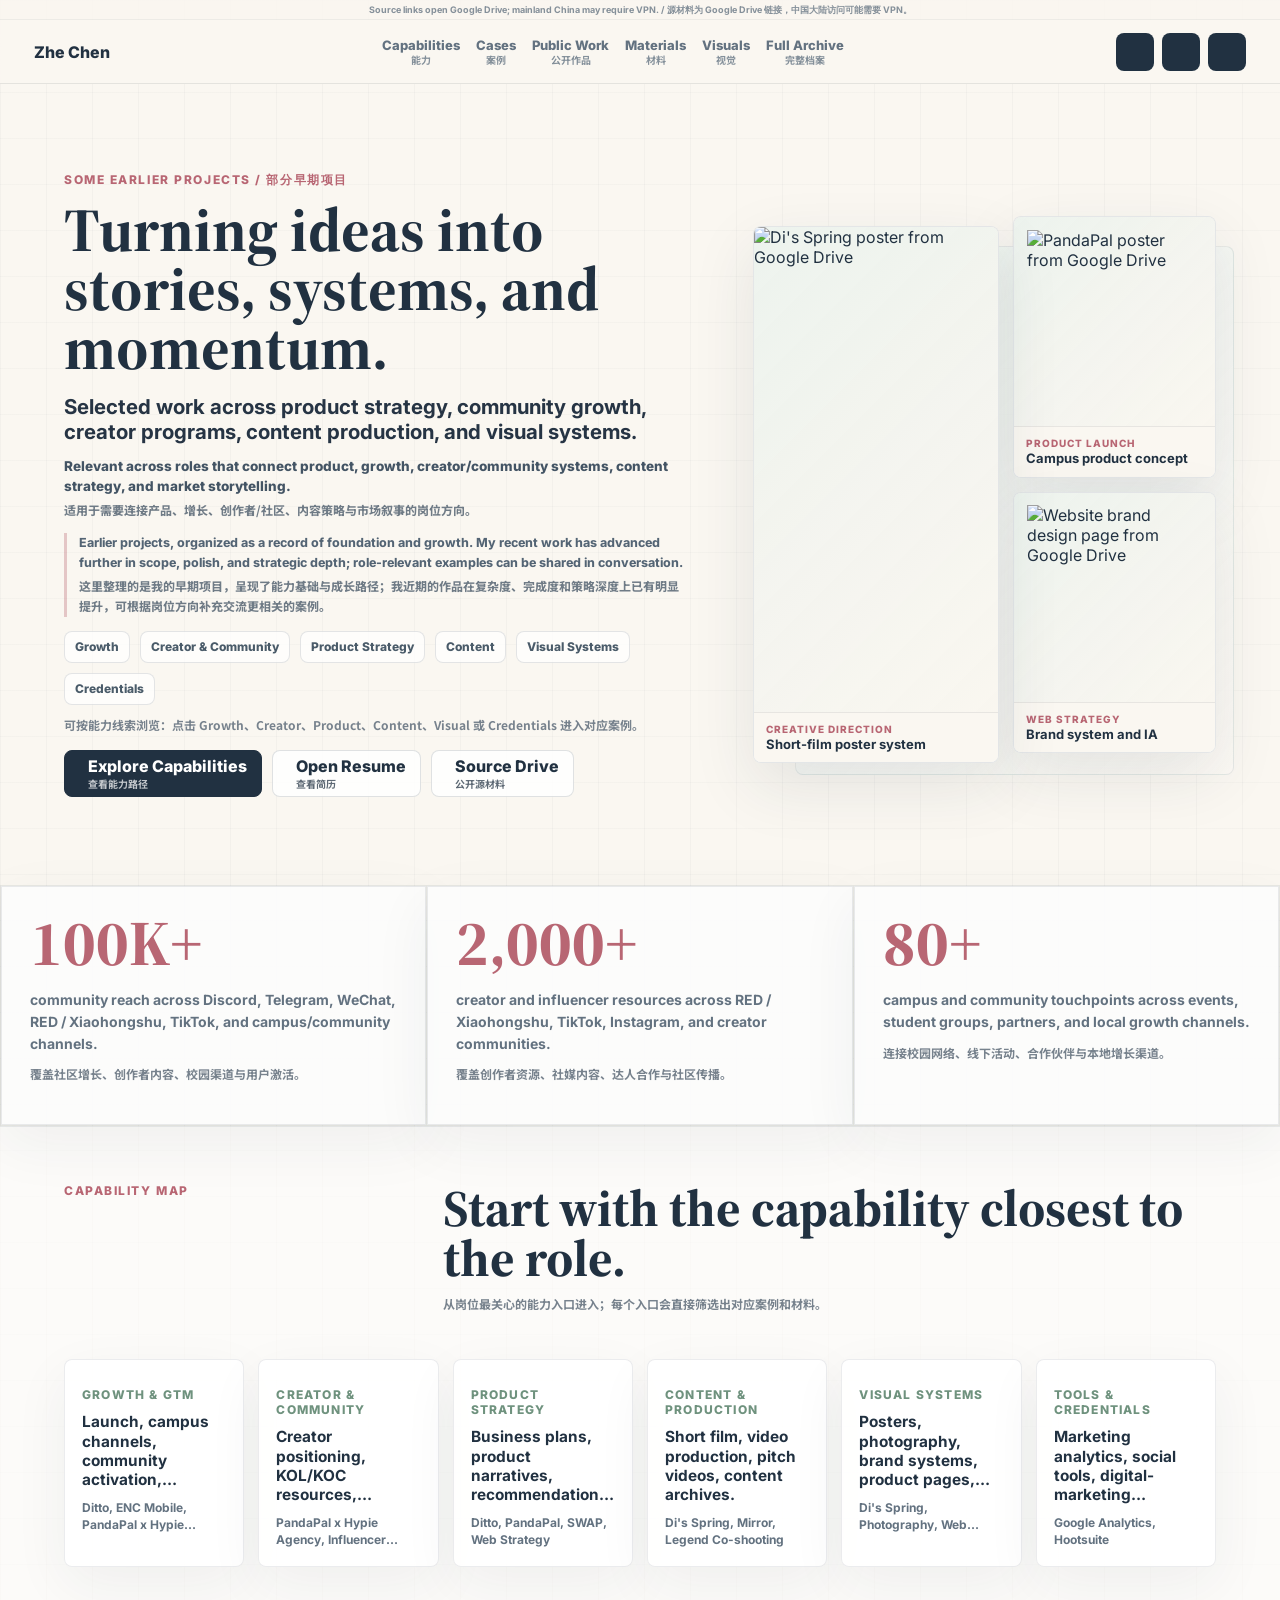
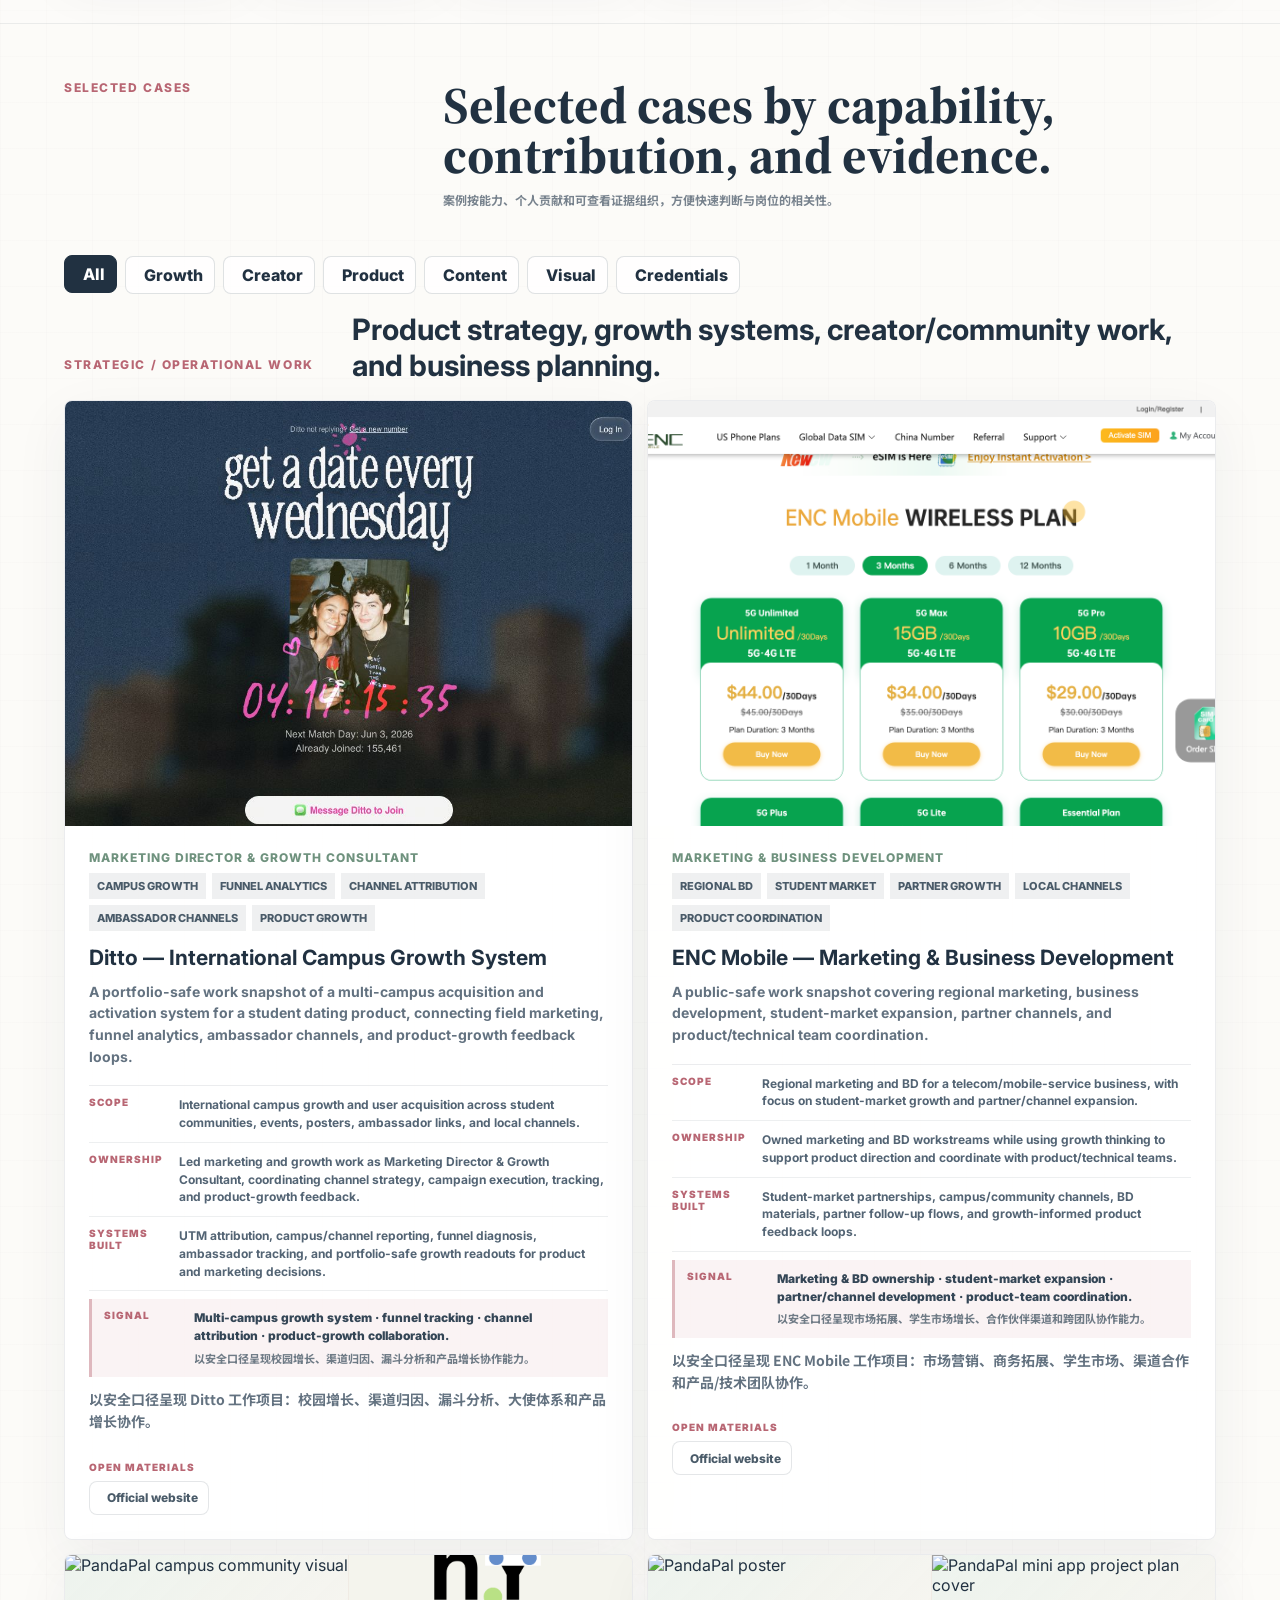
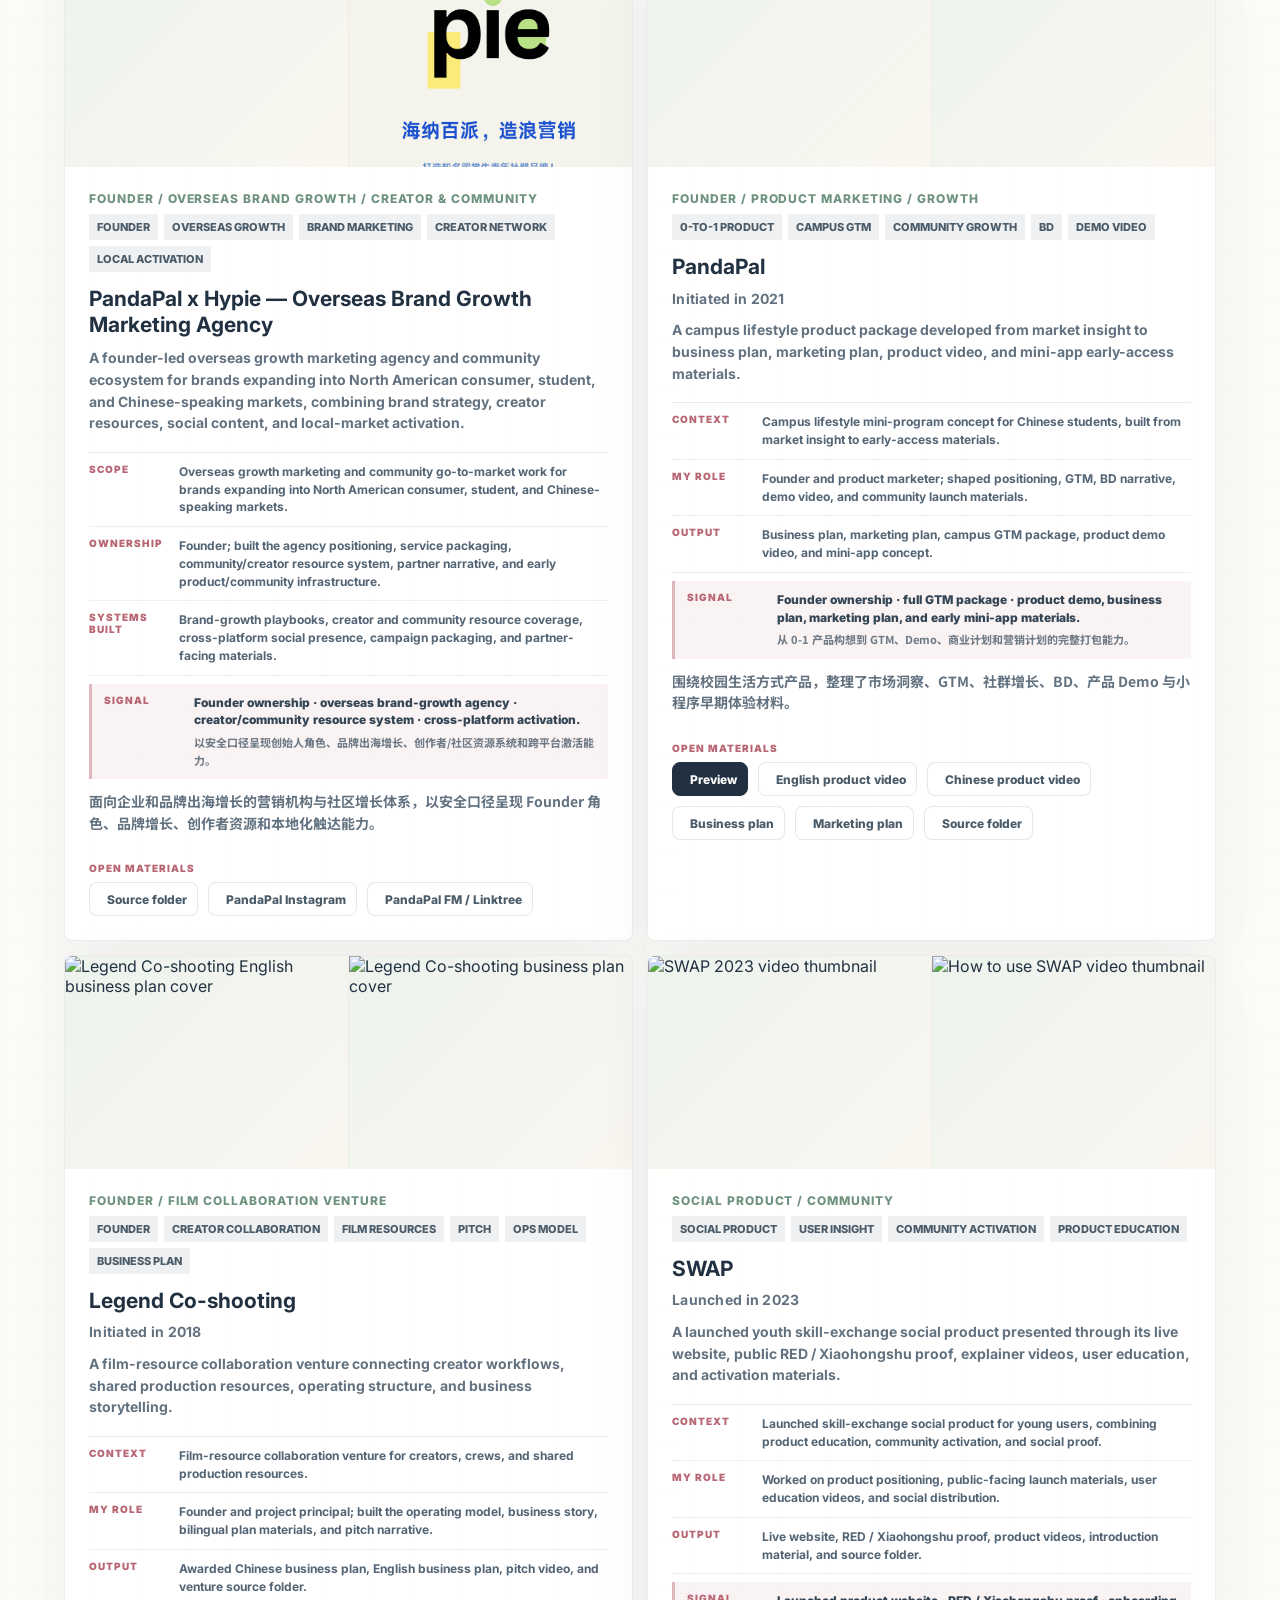
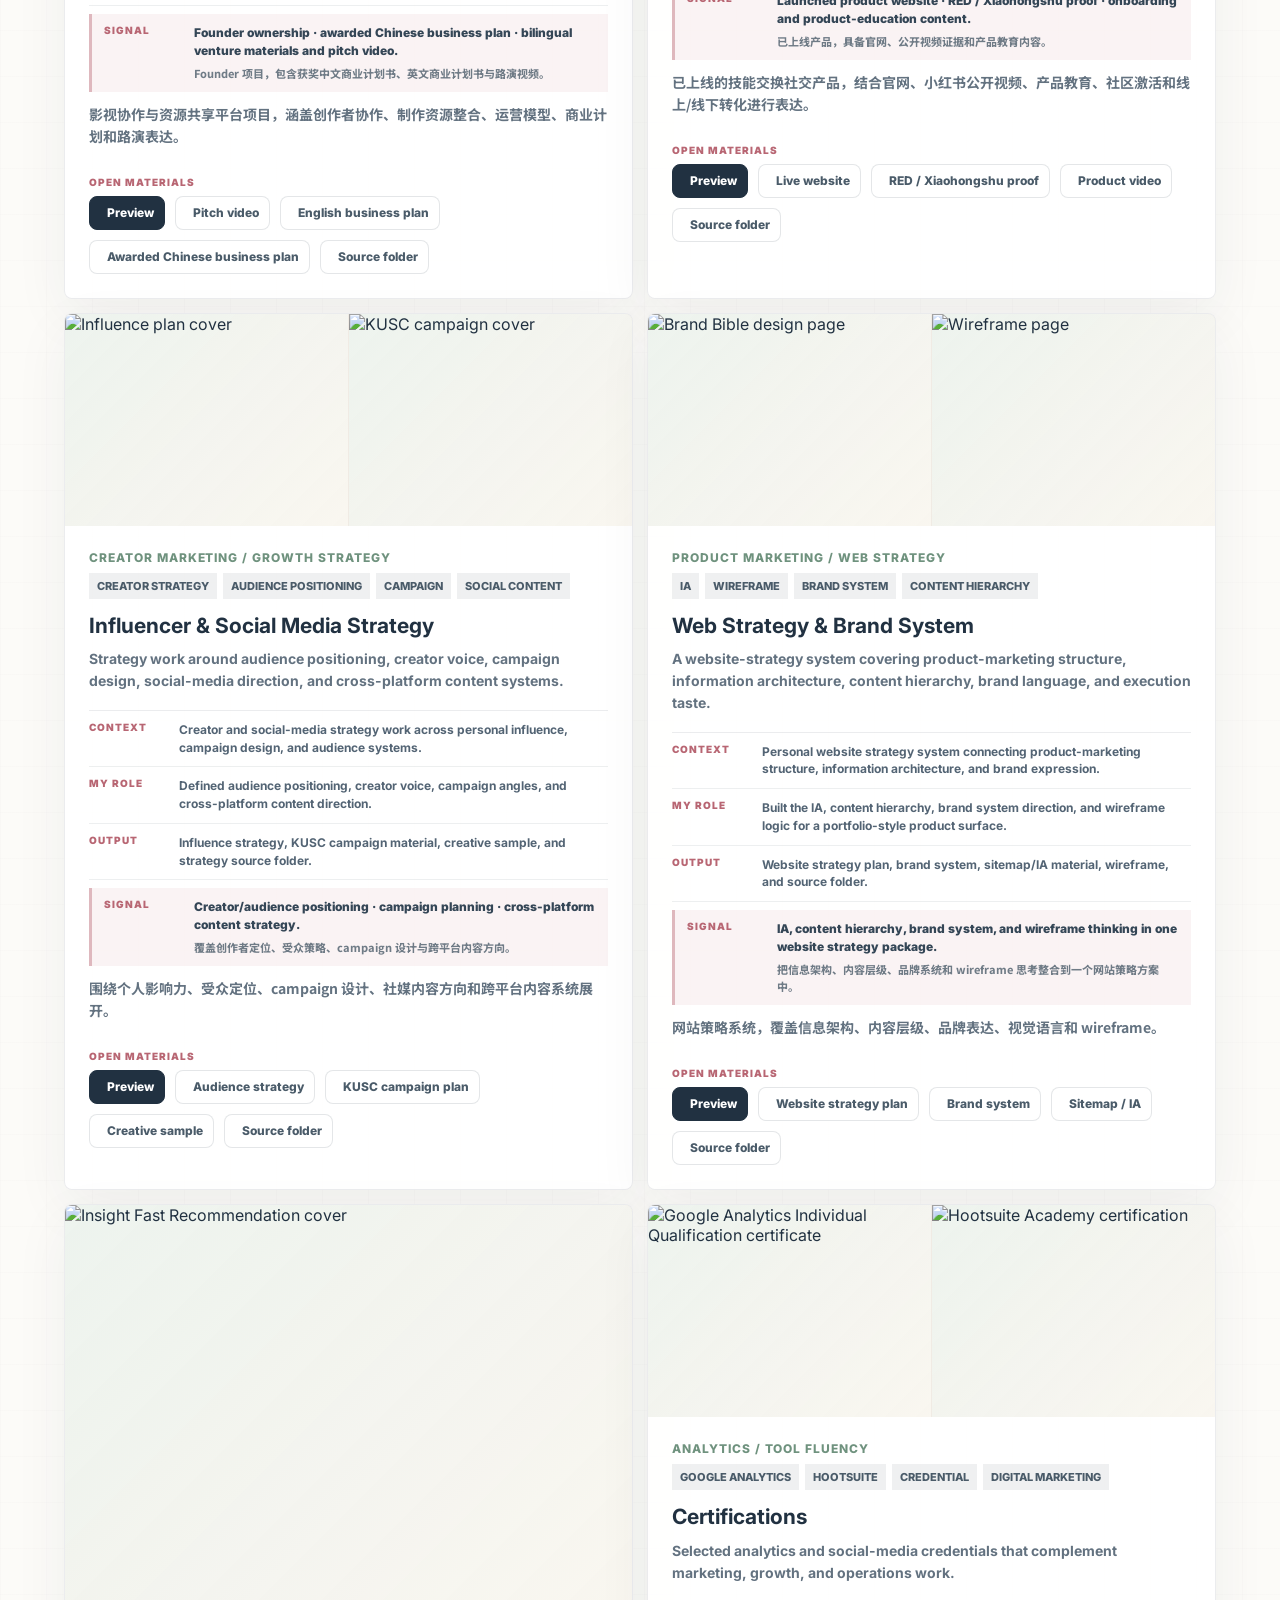
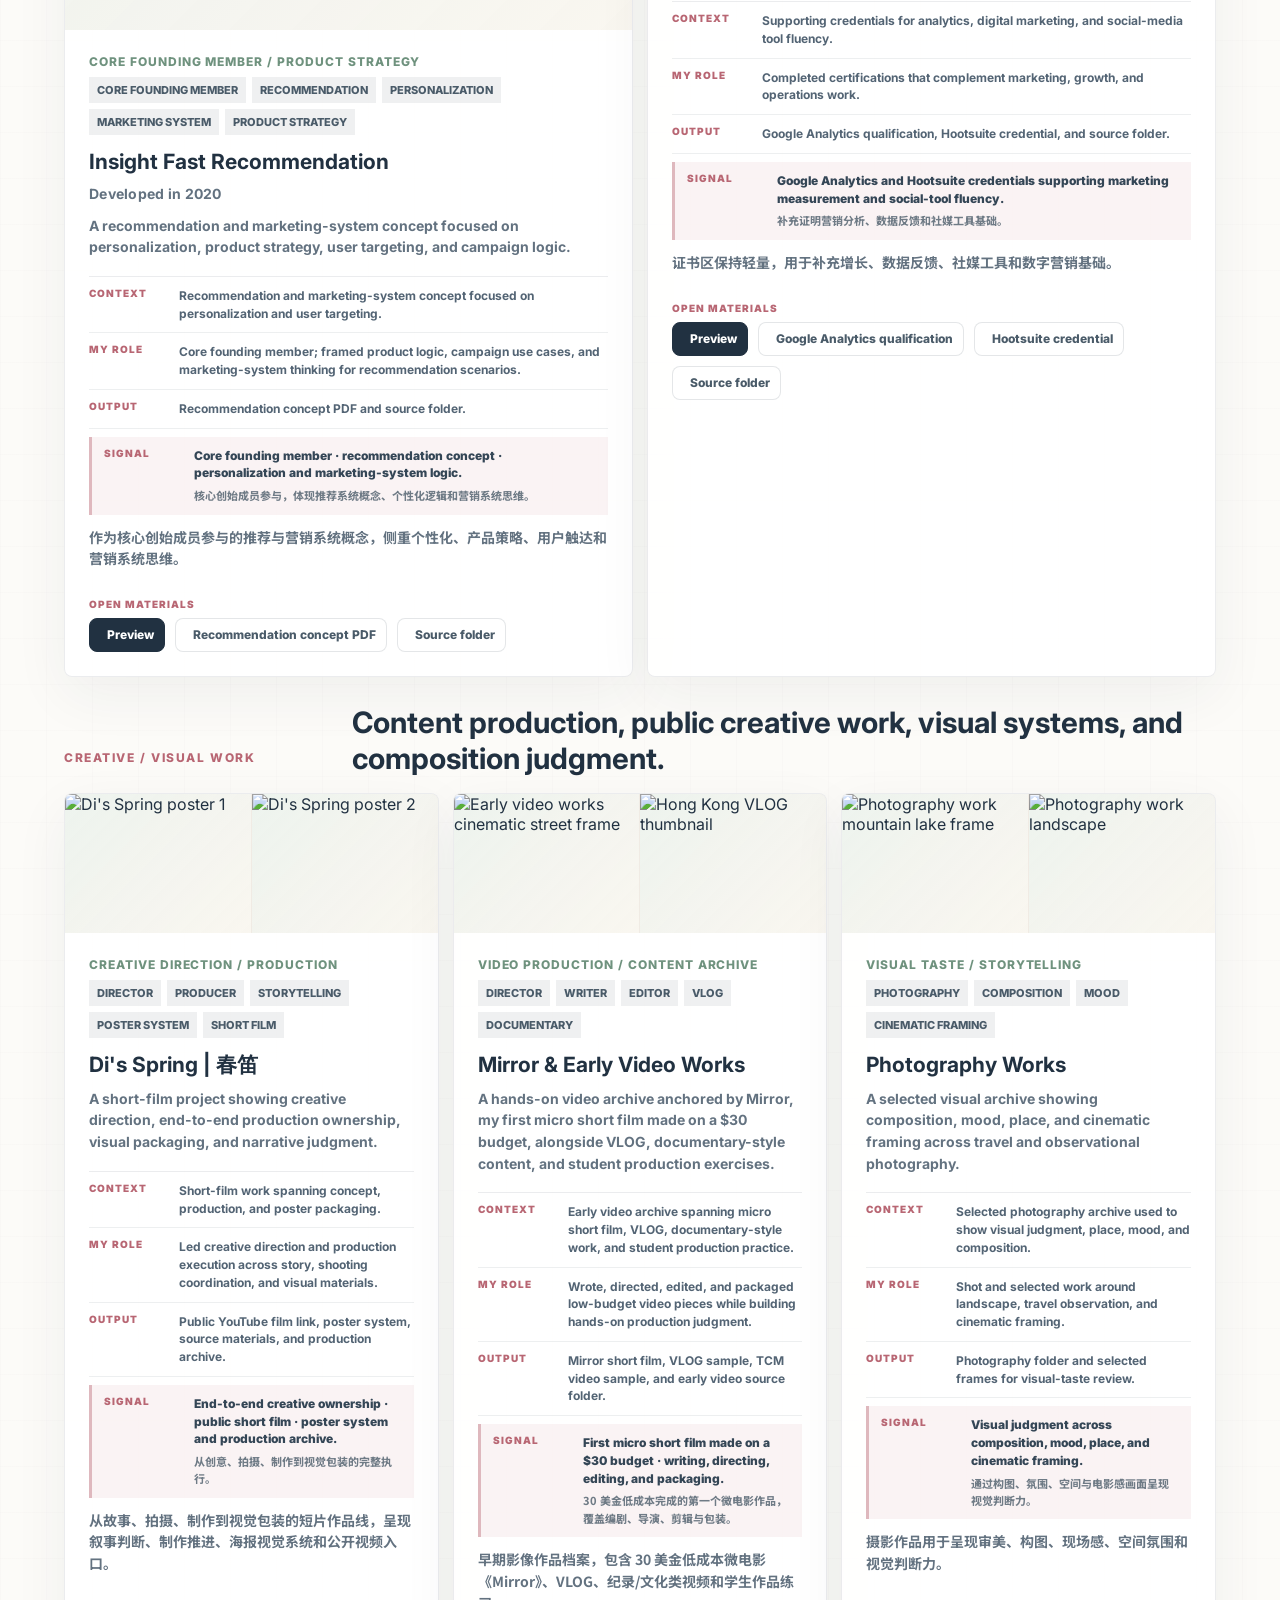
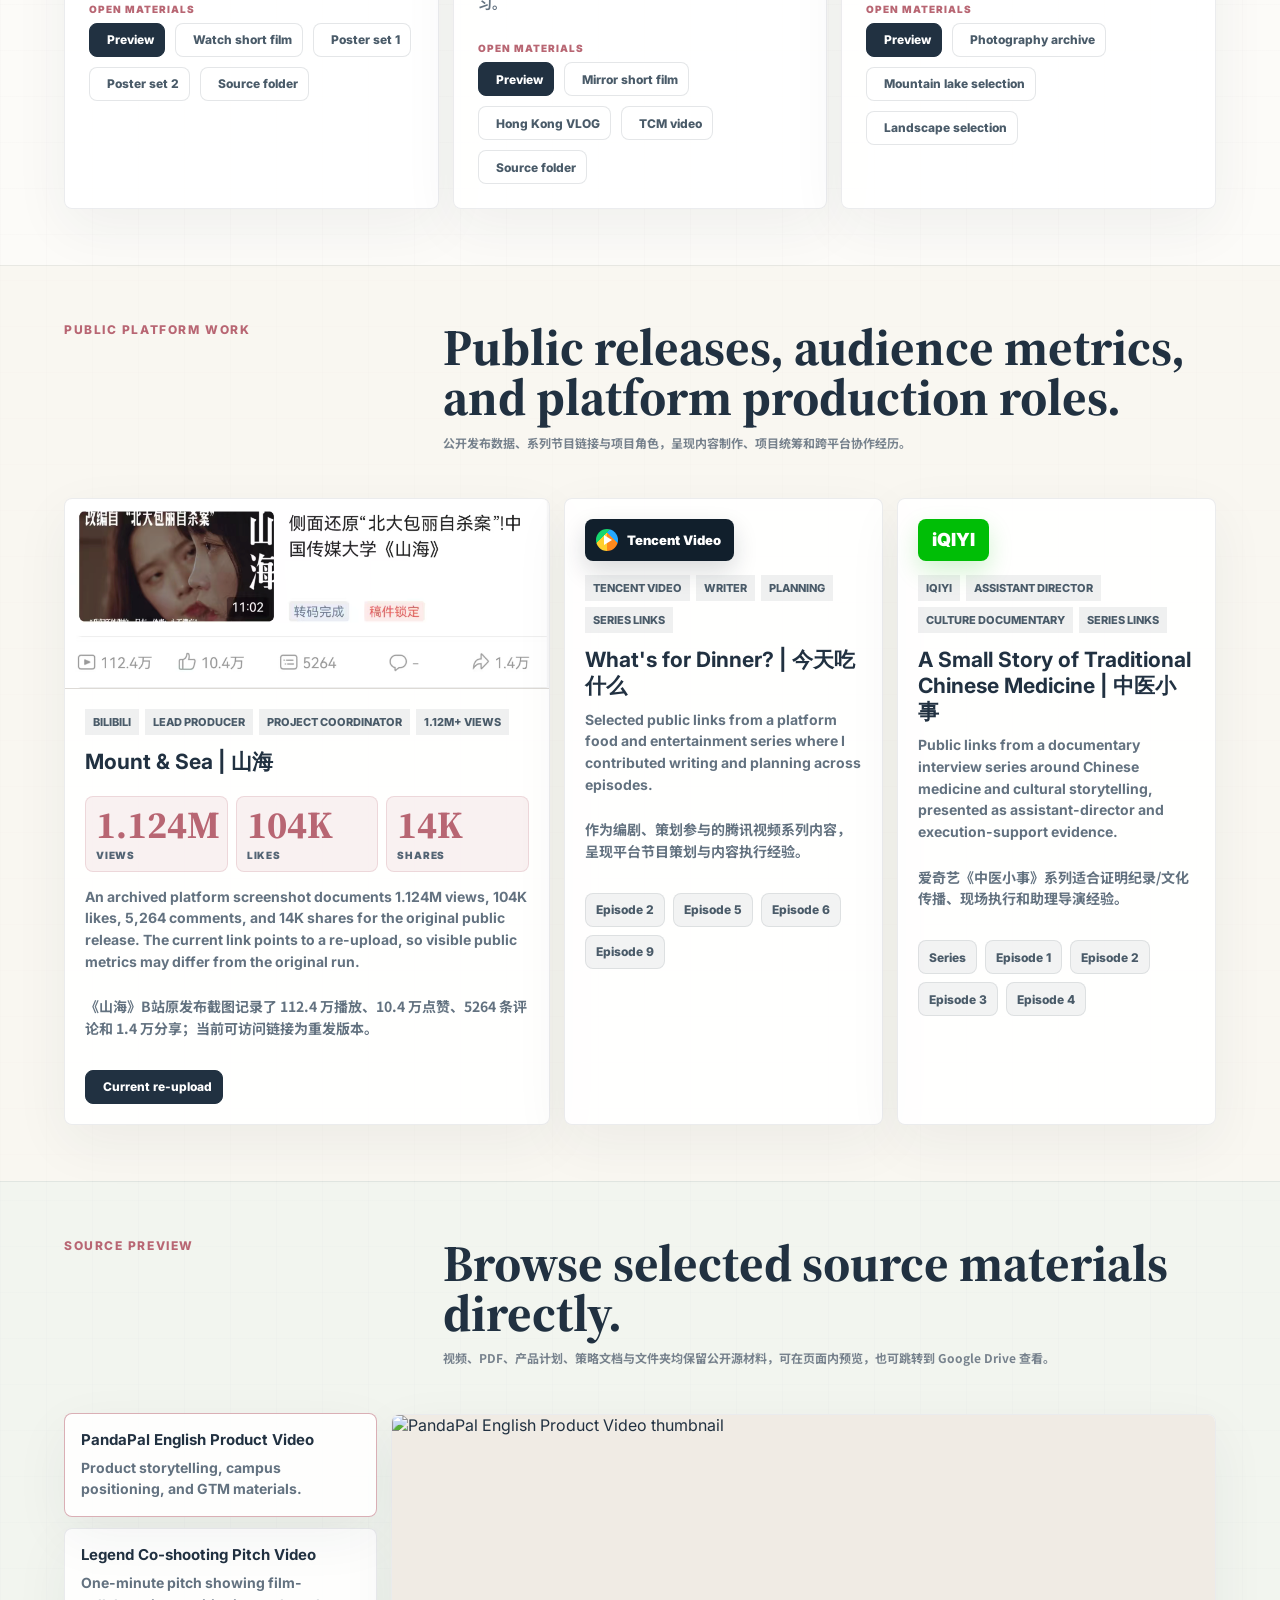
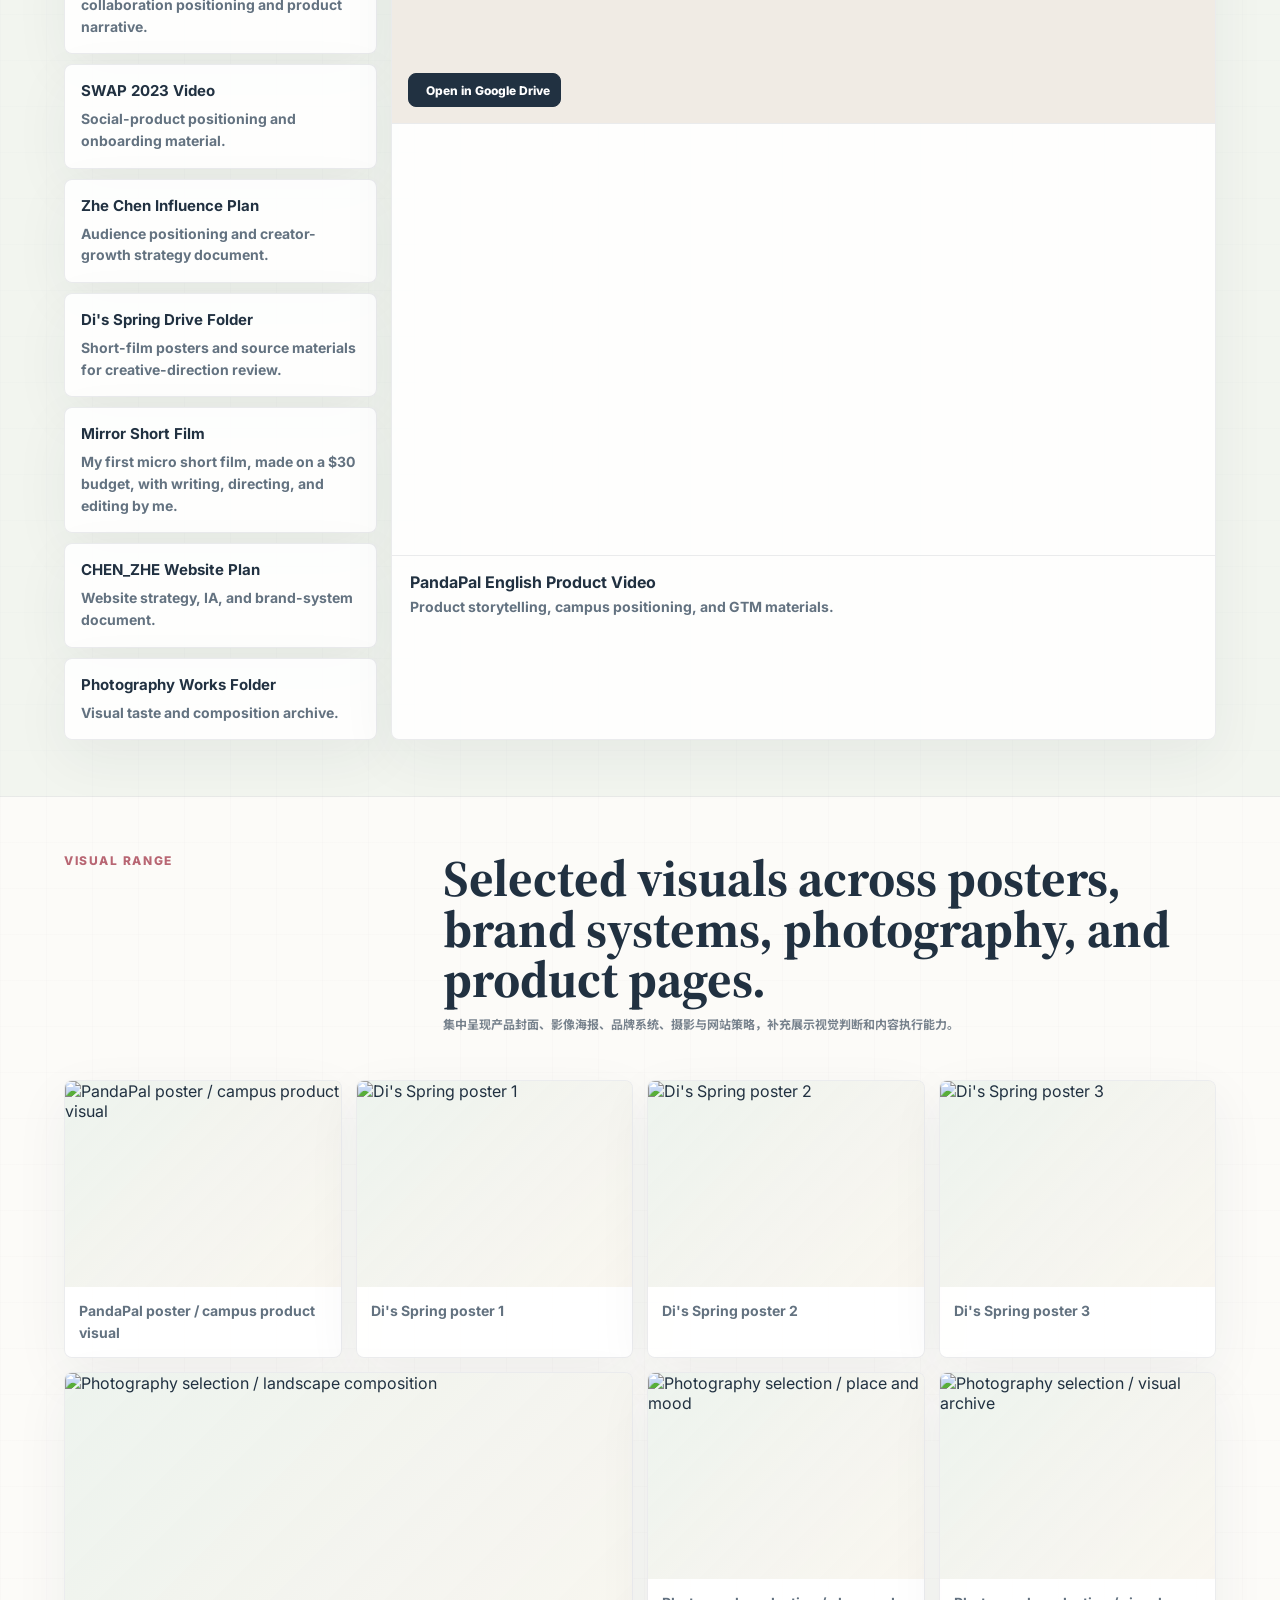
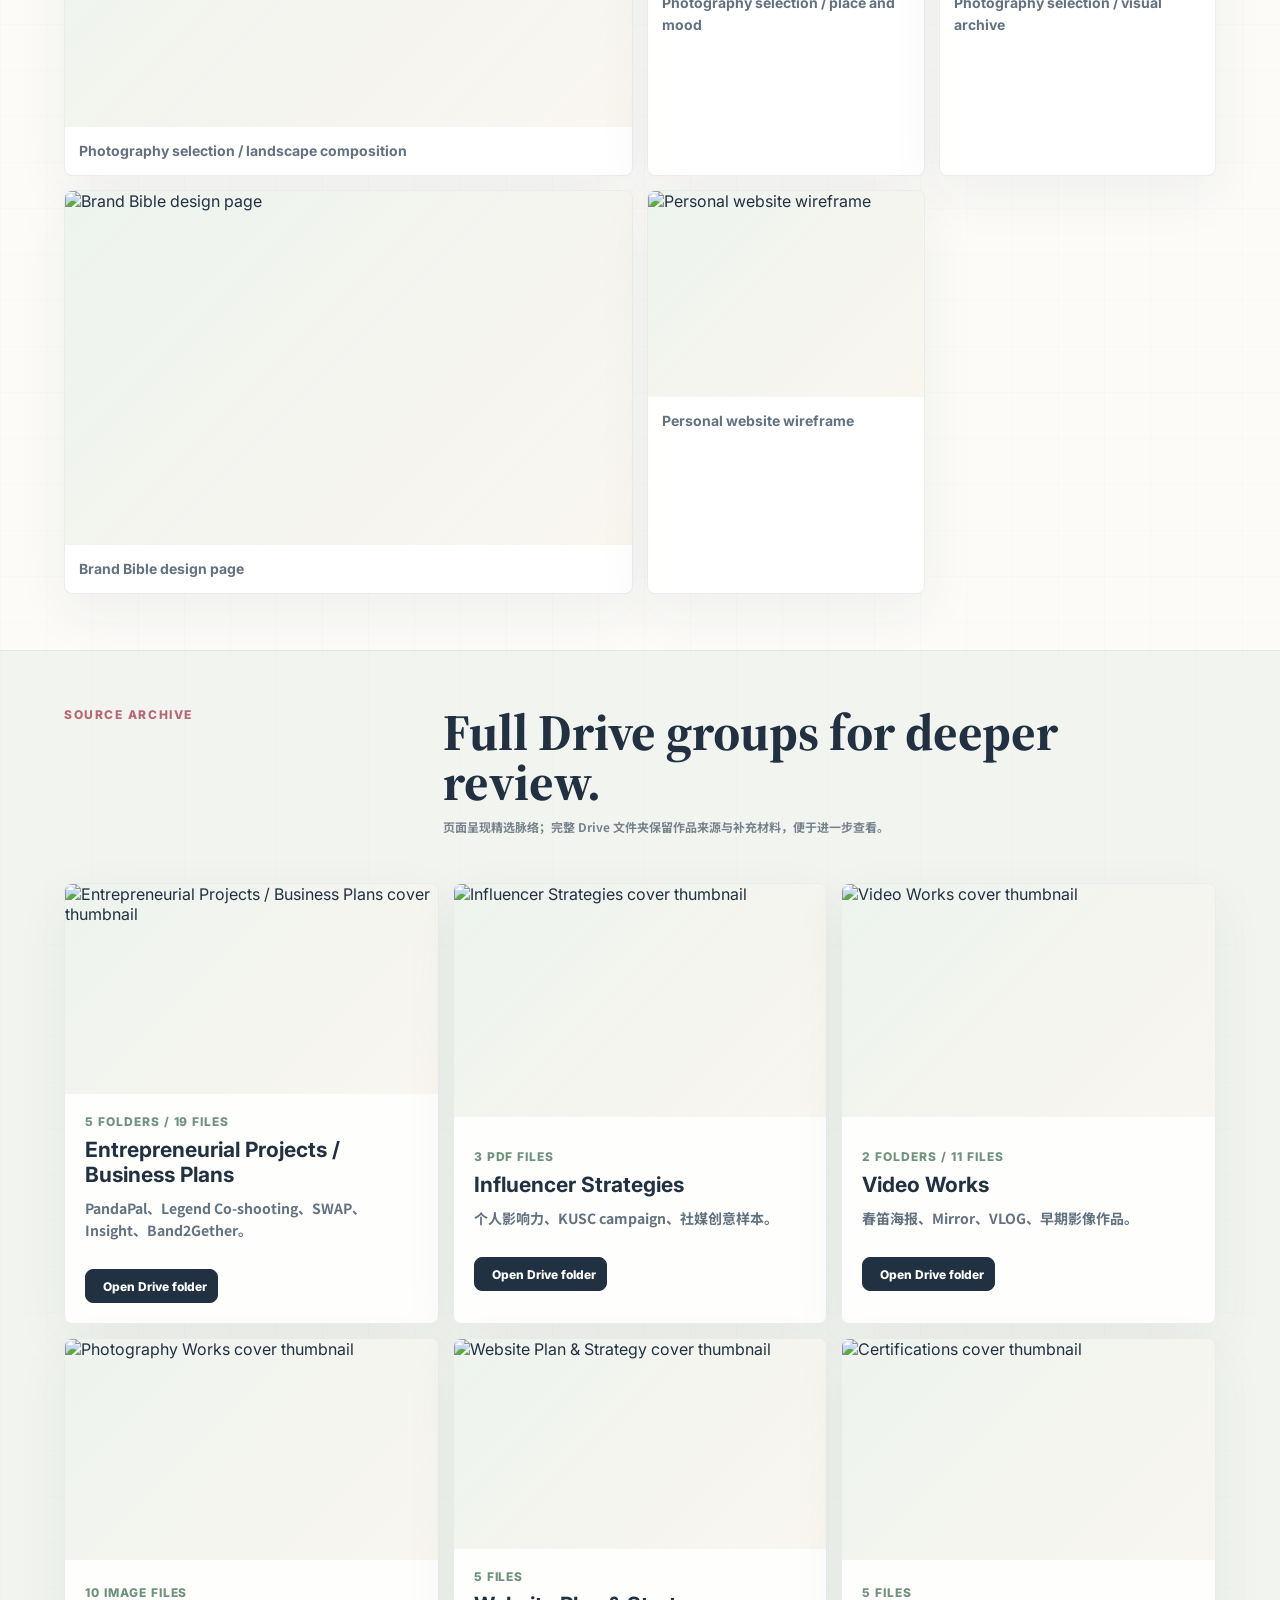
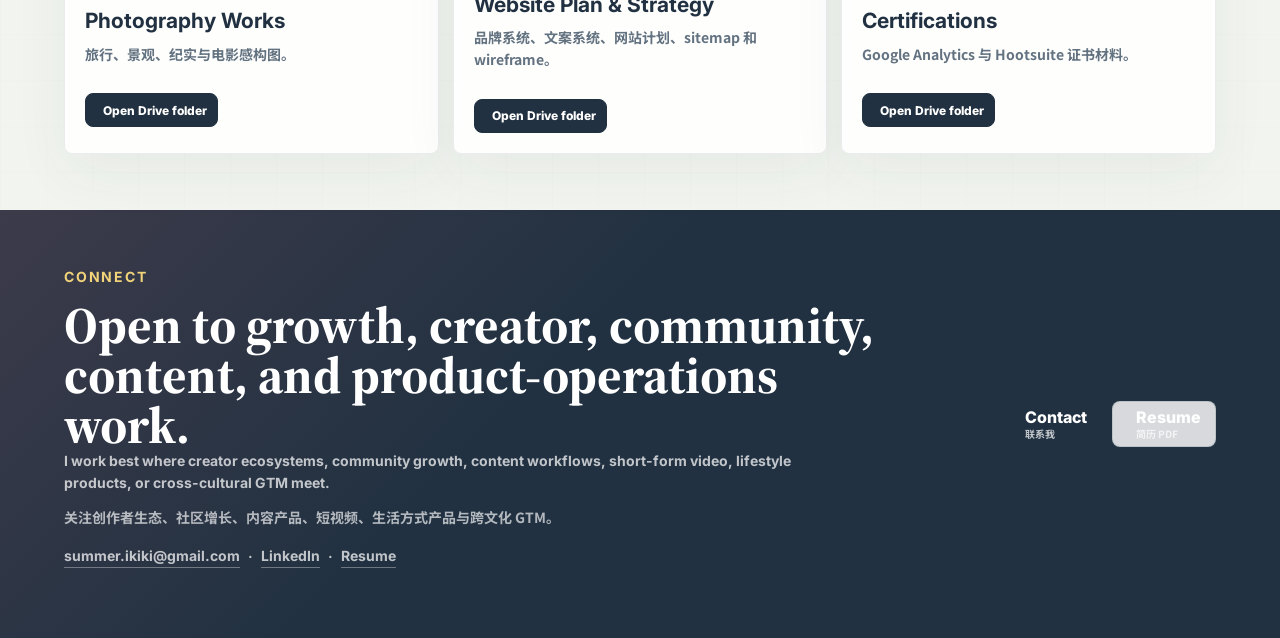
==== commit d493e488: "Add core work project snapshots" ====
--- a/index.html
+++ b/index.html
@@ -14,7 +14,7 @@
       href="https://fonts.googleapis.com/css2?family=Inter:wght@500;600;700;800&amp;family=Noto+Sans+SC:wght@500;700;800&amp;family=Source+Serif+4:opsz,wght@8..60,600;8..60,700&amp;display=swap"
       rel="stylesheet"
     />
-    <link rel="stylesheet" href="./styles.css?v=202605282590" />
+    <link rel="stylesheet" href="./styles.css?v=202605292710" />
   </head>
   <body>
     <div class="access-note" aria-label="Google Drive access note">
@@ -141,19 +141,19 @@
             <i data-lucide="trending-up"></i>
             <span class="capability-label">Growth & GTM</span>
             <h3>Launch, campus channels, community activation, partner-led growth.</h3>
-            <p>PandaPal, SWAP, Insight Fast Recommendation</p>
+            <p>Ditto, ENC Mobile, PandaPal x Hypie Agency</p>
           </a>
           <a class="capability-card" href="#work" data-jump-filter="creator">
             <i data-lucide="users-round"></i>
             <span class="capability-label">Creator & Community</span>
             <h3>Creator positioning, KOL/KOC resources, audience systems, campaigns.</h3>
-            <p>Influencer Strategy, PandaPal, Legend Co-shooting</p>
+            <p>PandaPal x Hypie Agency, Influencer Strategy, Legend Co-shooting</p>
           </a>
           <a class="capability-card" href="#work" data-jump-filter="product">
             <i data-lucide="boxes"></i>
             <span class="capability-label">Product Strategy</span>
             <h3>Business plans, product narratives, recommendation concepts, IA.</h3>
-            <p>PandaPal, Web Strategy, SWAP, Insight</p>
+            <p>Ditto, PandaPal, SWAP, Web Strategy</p>
           </a>
           <a class="capability-card" href="#work" data-jump-filter="content">
             <i data-lucide="clapperboard"></i>
@@ -443,6 +443,6 @@
     </dialog>
 
     <script src="https://unpkg.com/lucide@latest/dist/umd/lucide.min.js"></script>
-    <script src="./script.js?v=202605282670"></script>
+    <script src="./script.js?v=202605292710"></script>
   </body>
 </html>
--- a/styles.css
+++ b/styles.css
@@ -651,6 +651,10 @@
   object-position: center;
 }
 
+.card-media img.is-cover {
+  object-fit: cover;
+}
+
 .card-media.single img {
   aspect-ratio: 4 / 3;
 }
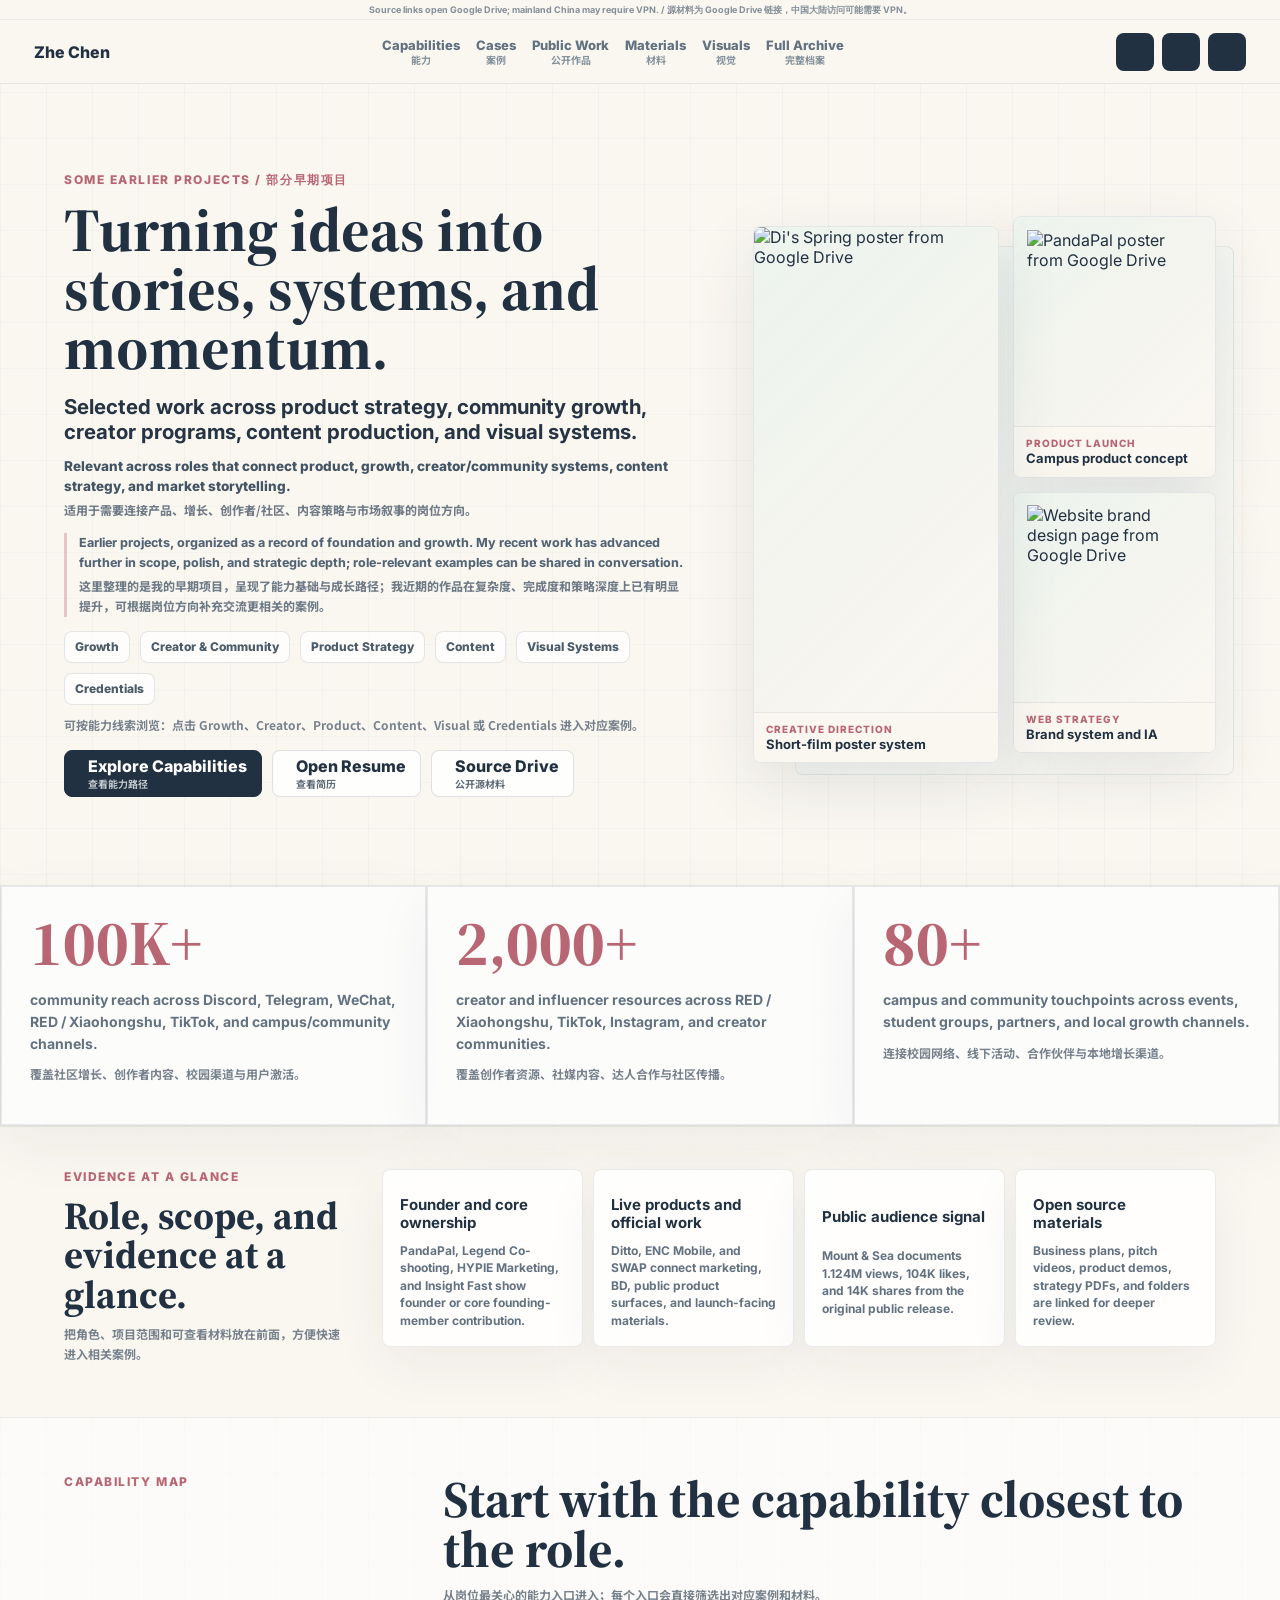
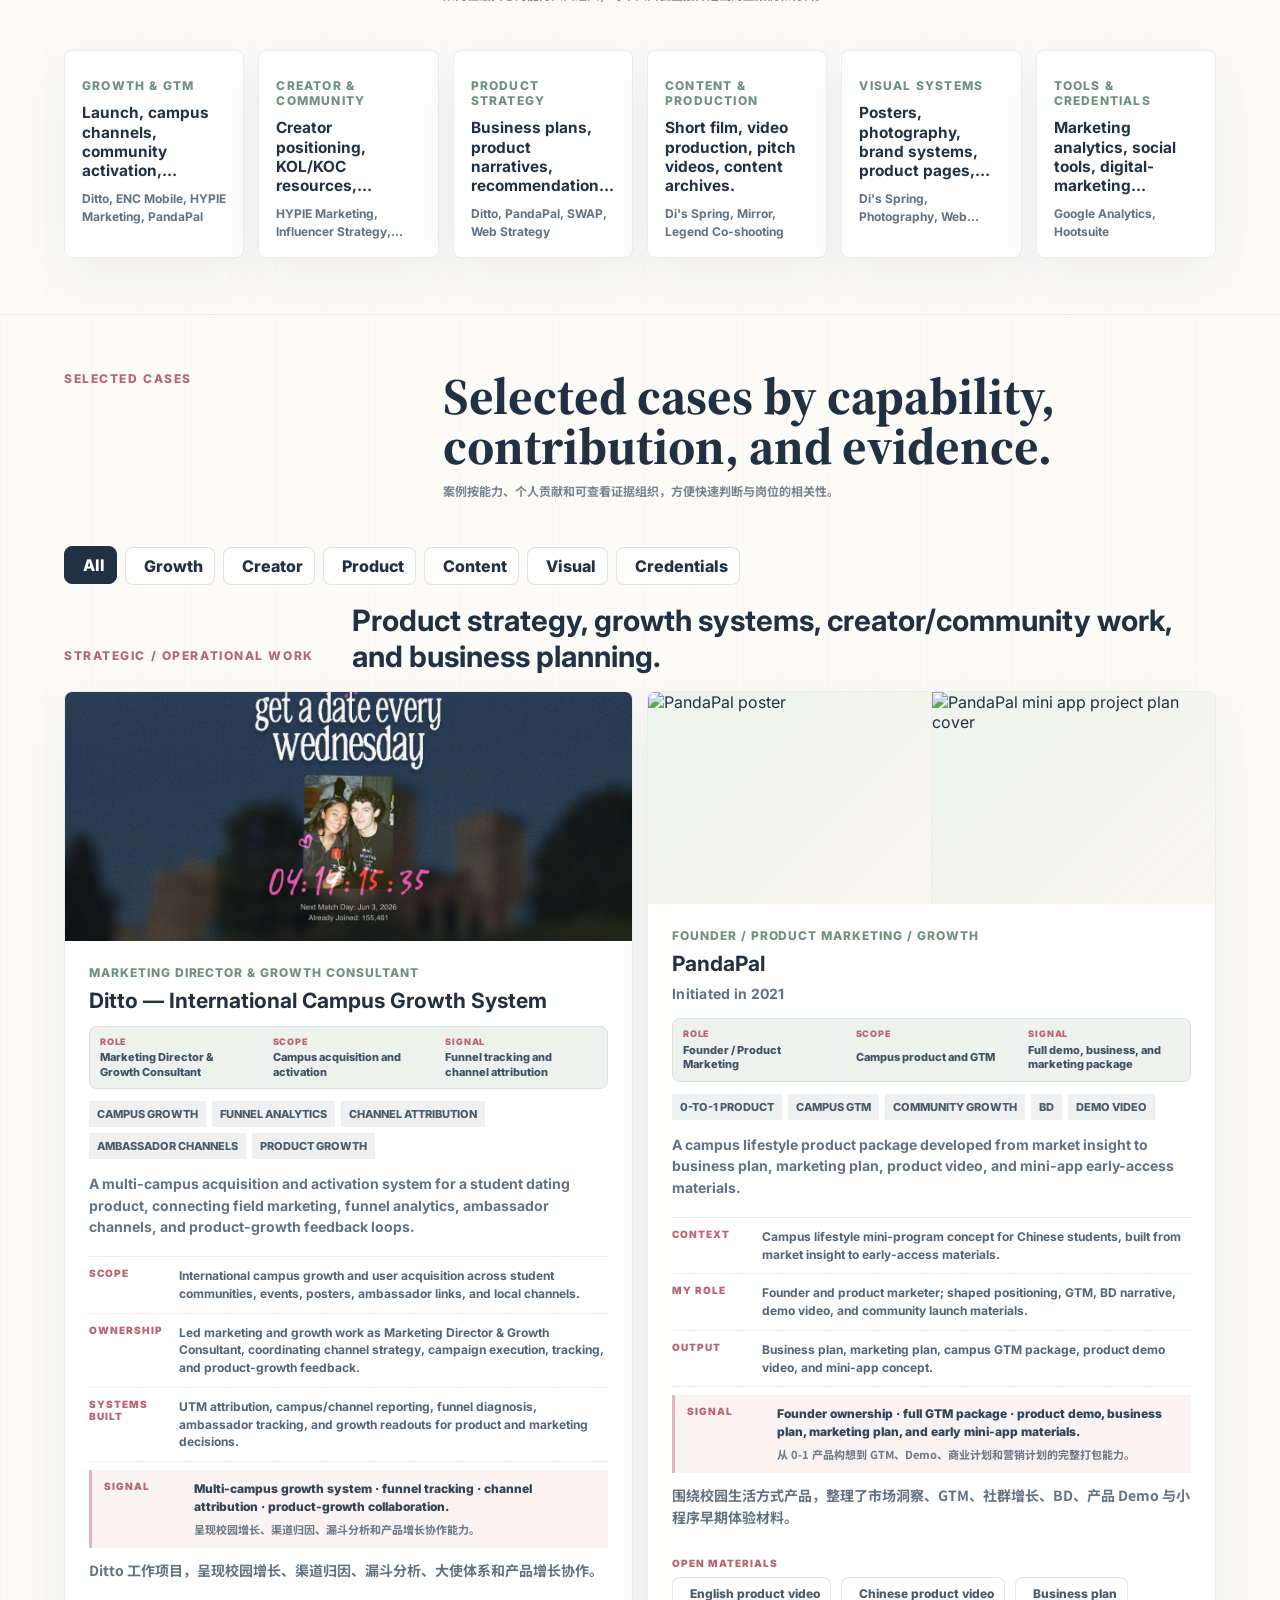
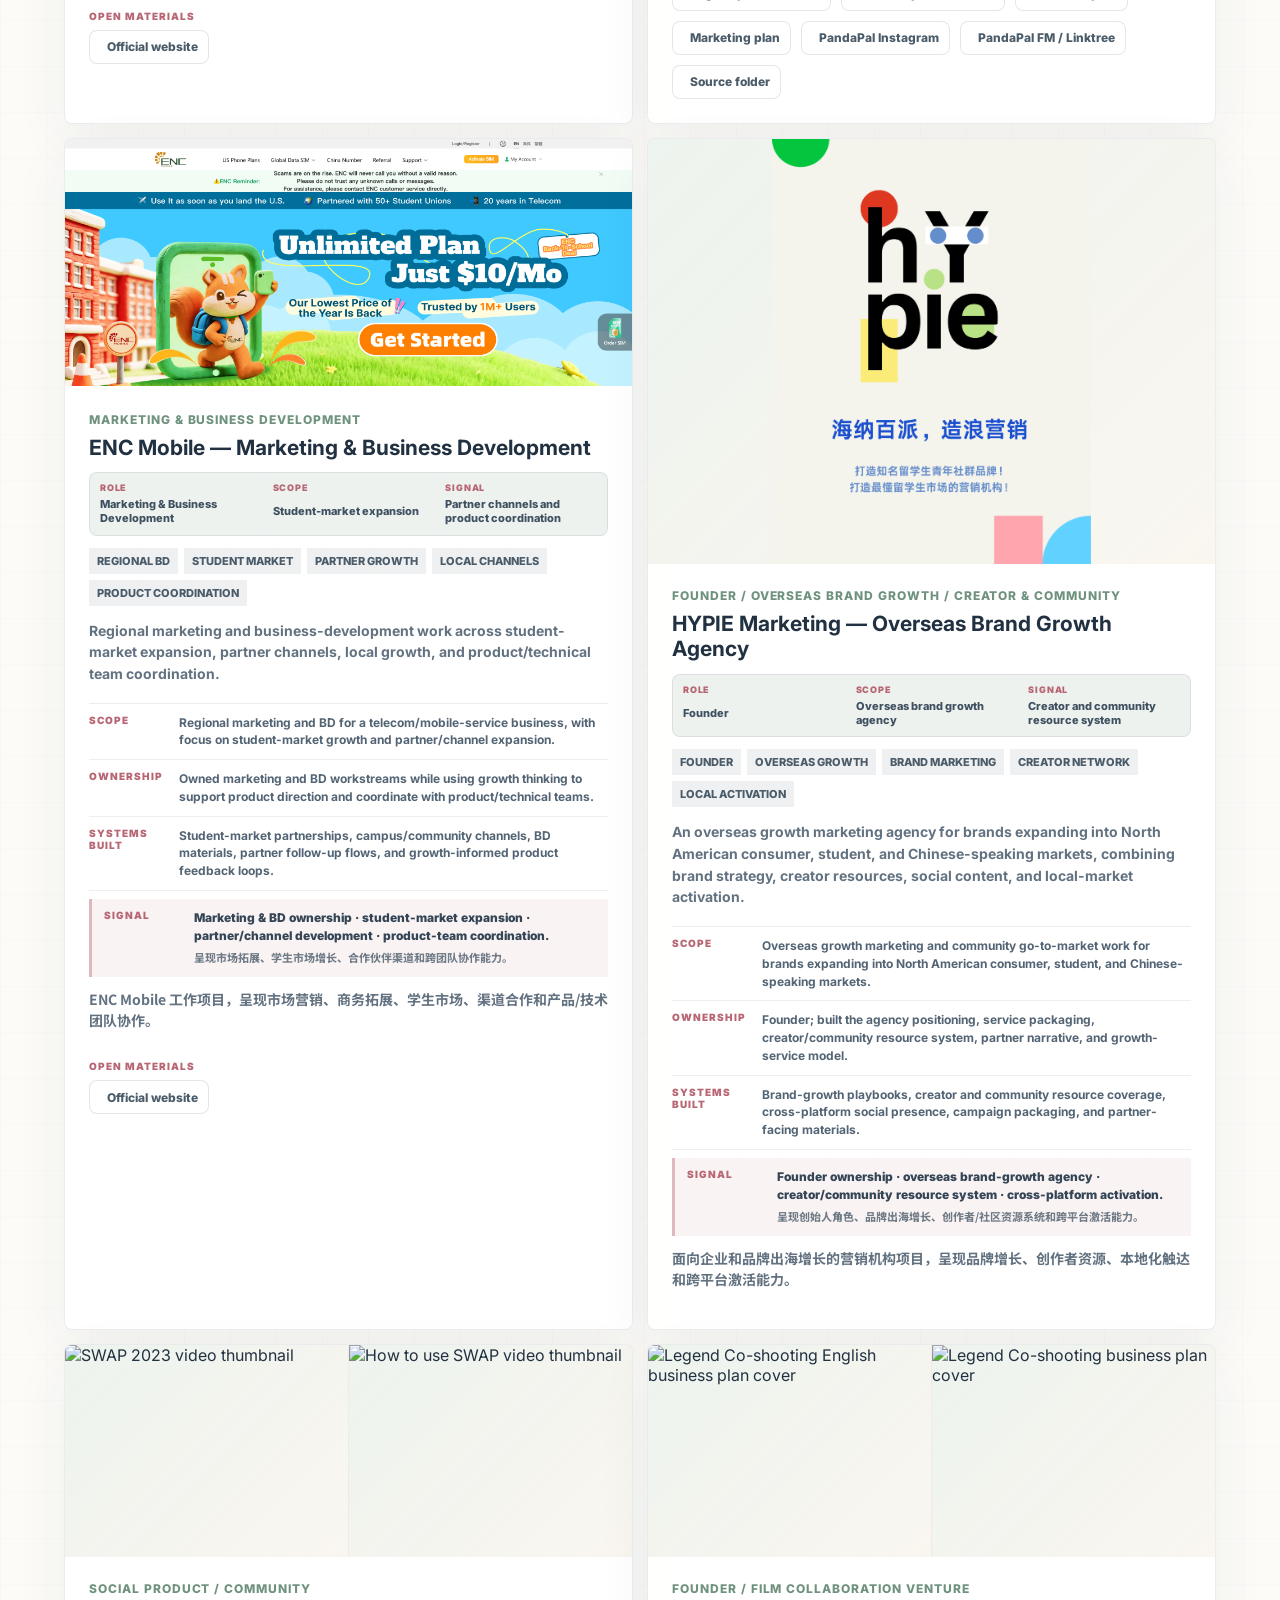
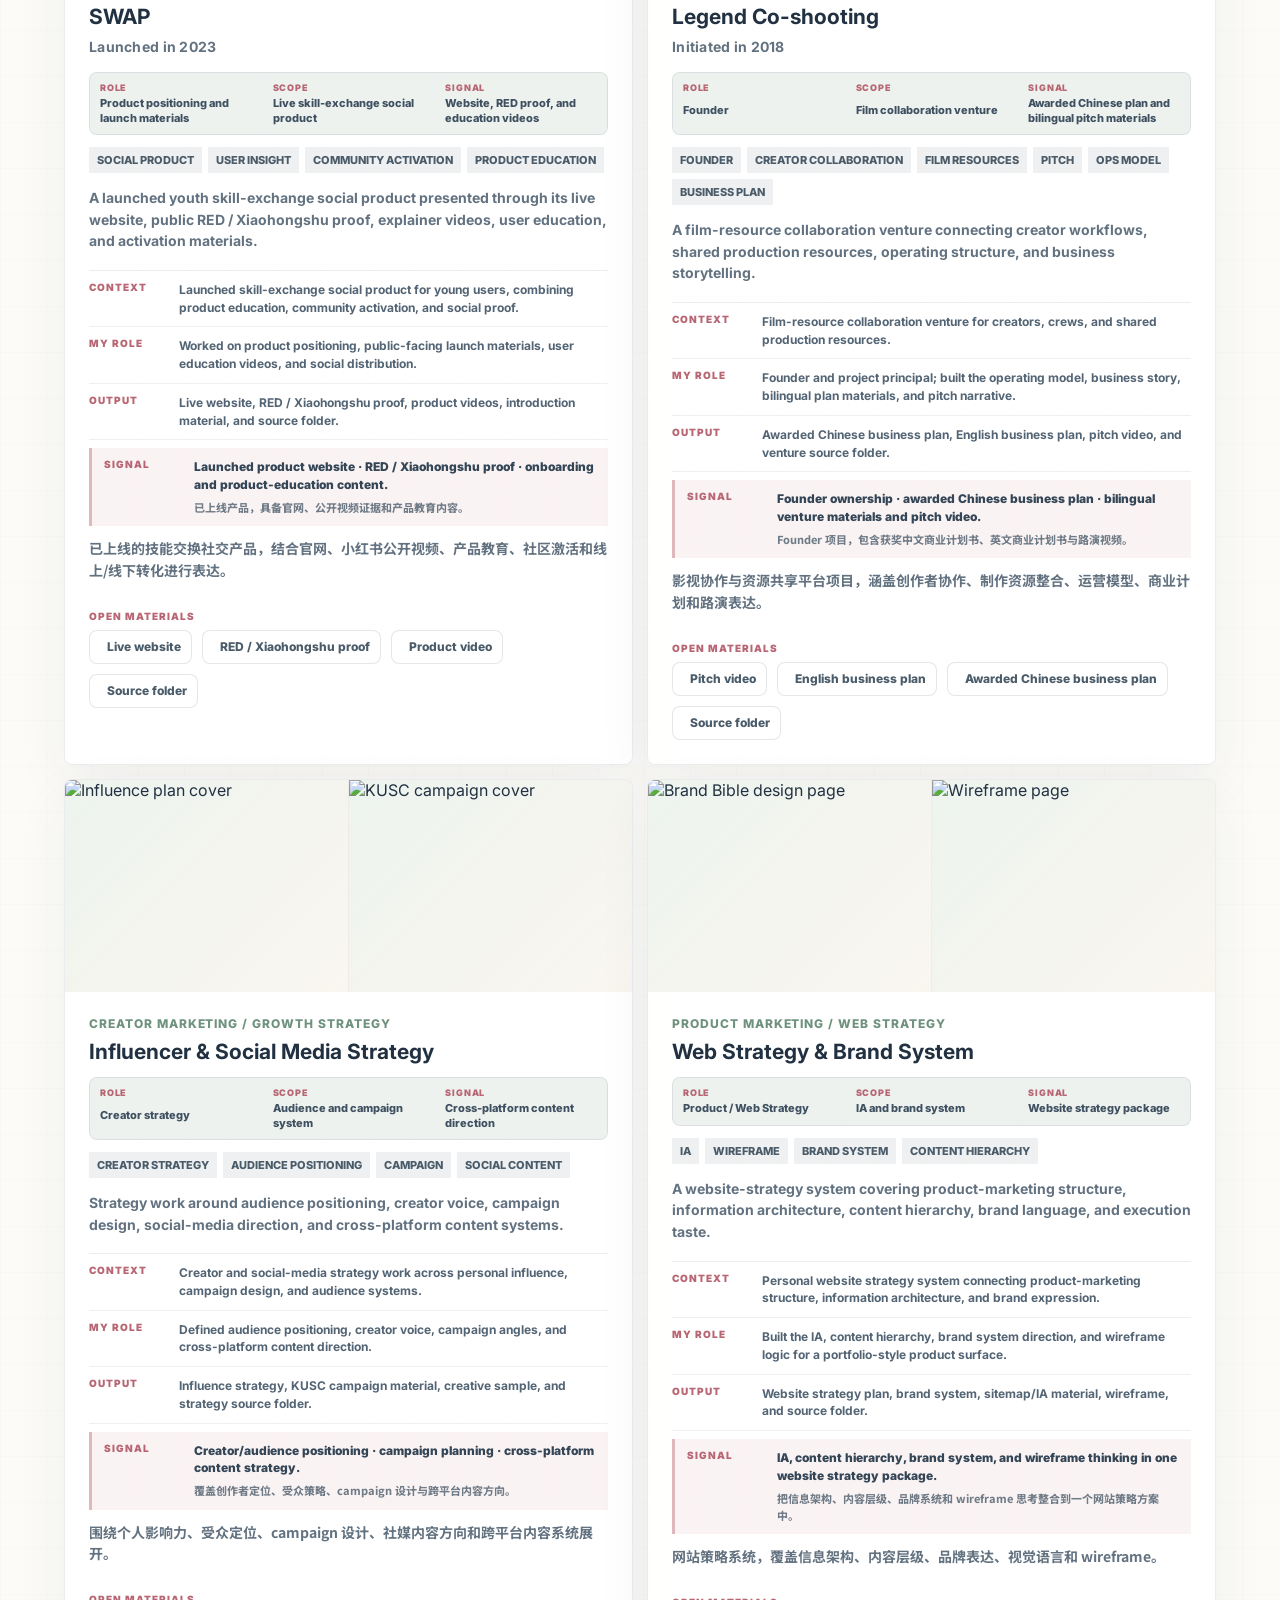
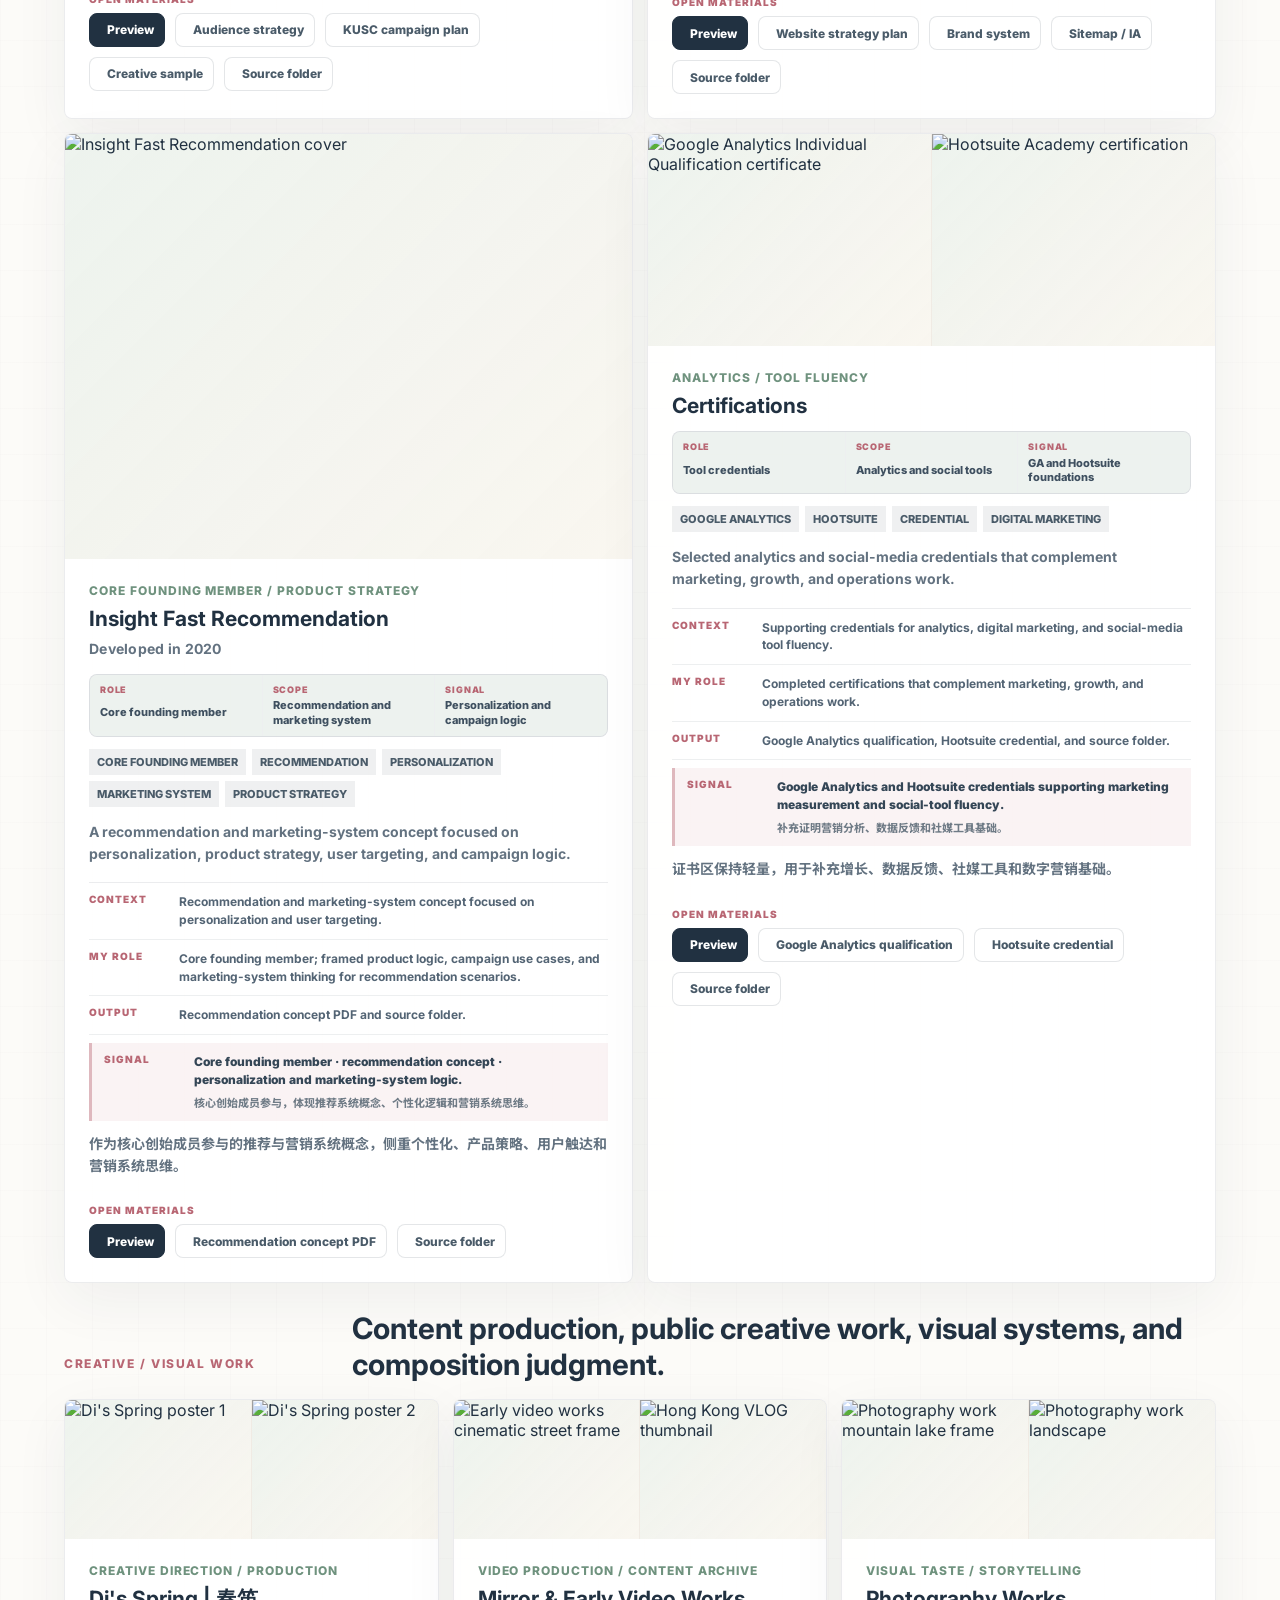
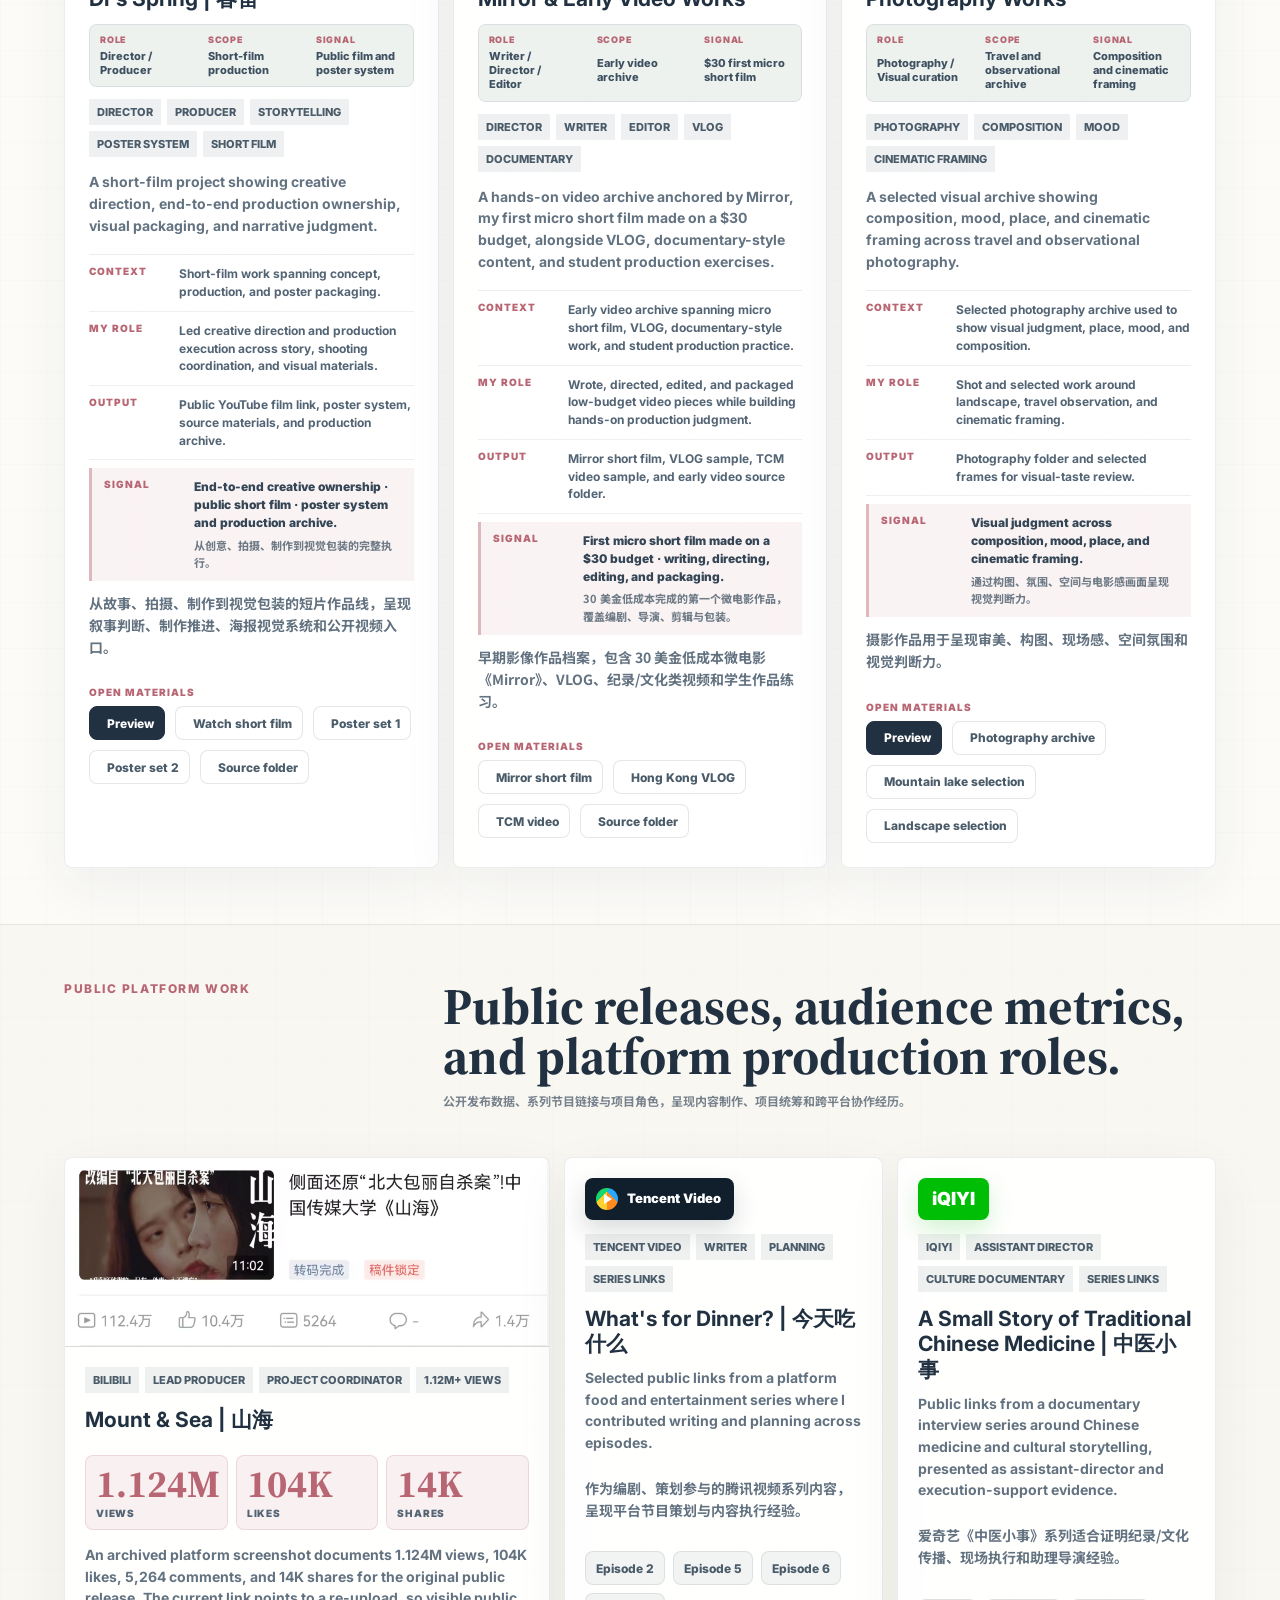
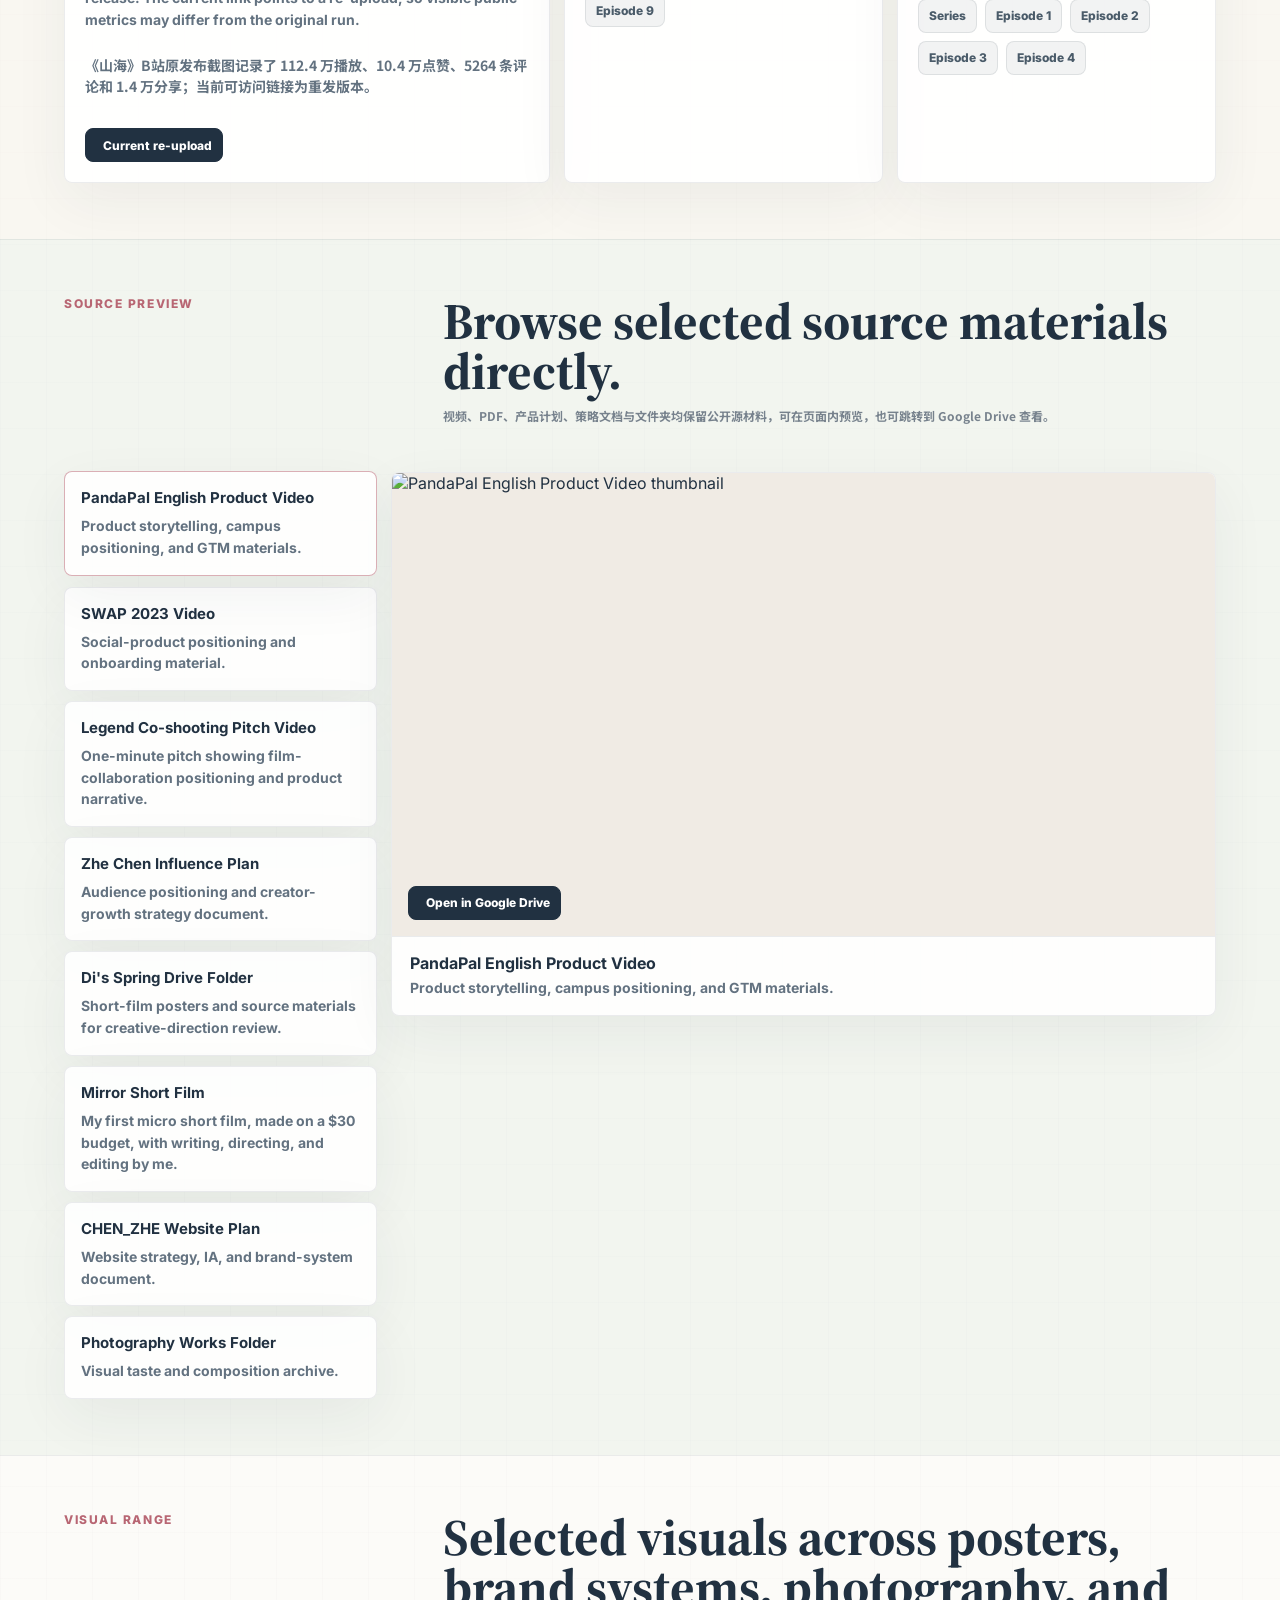
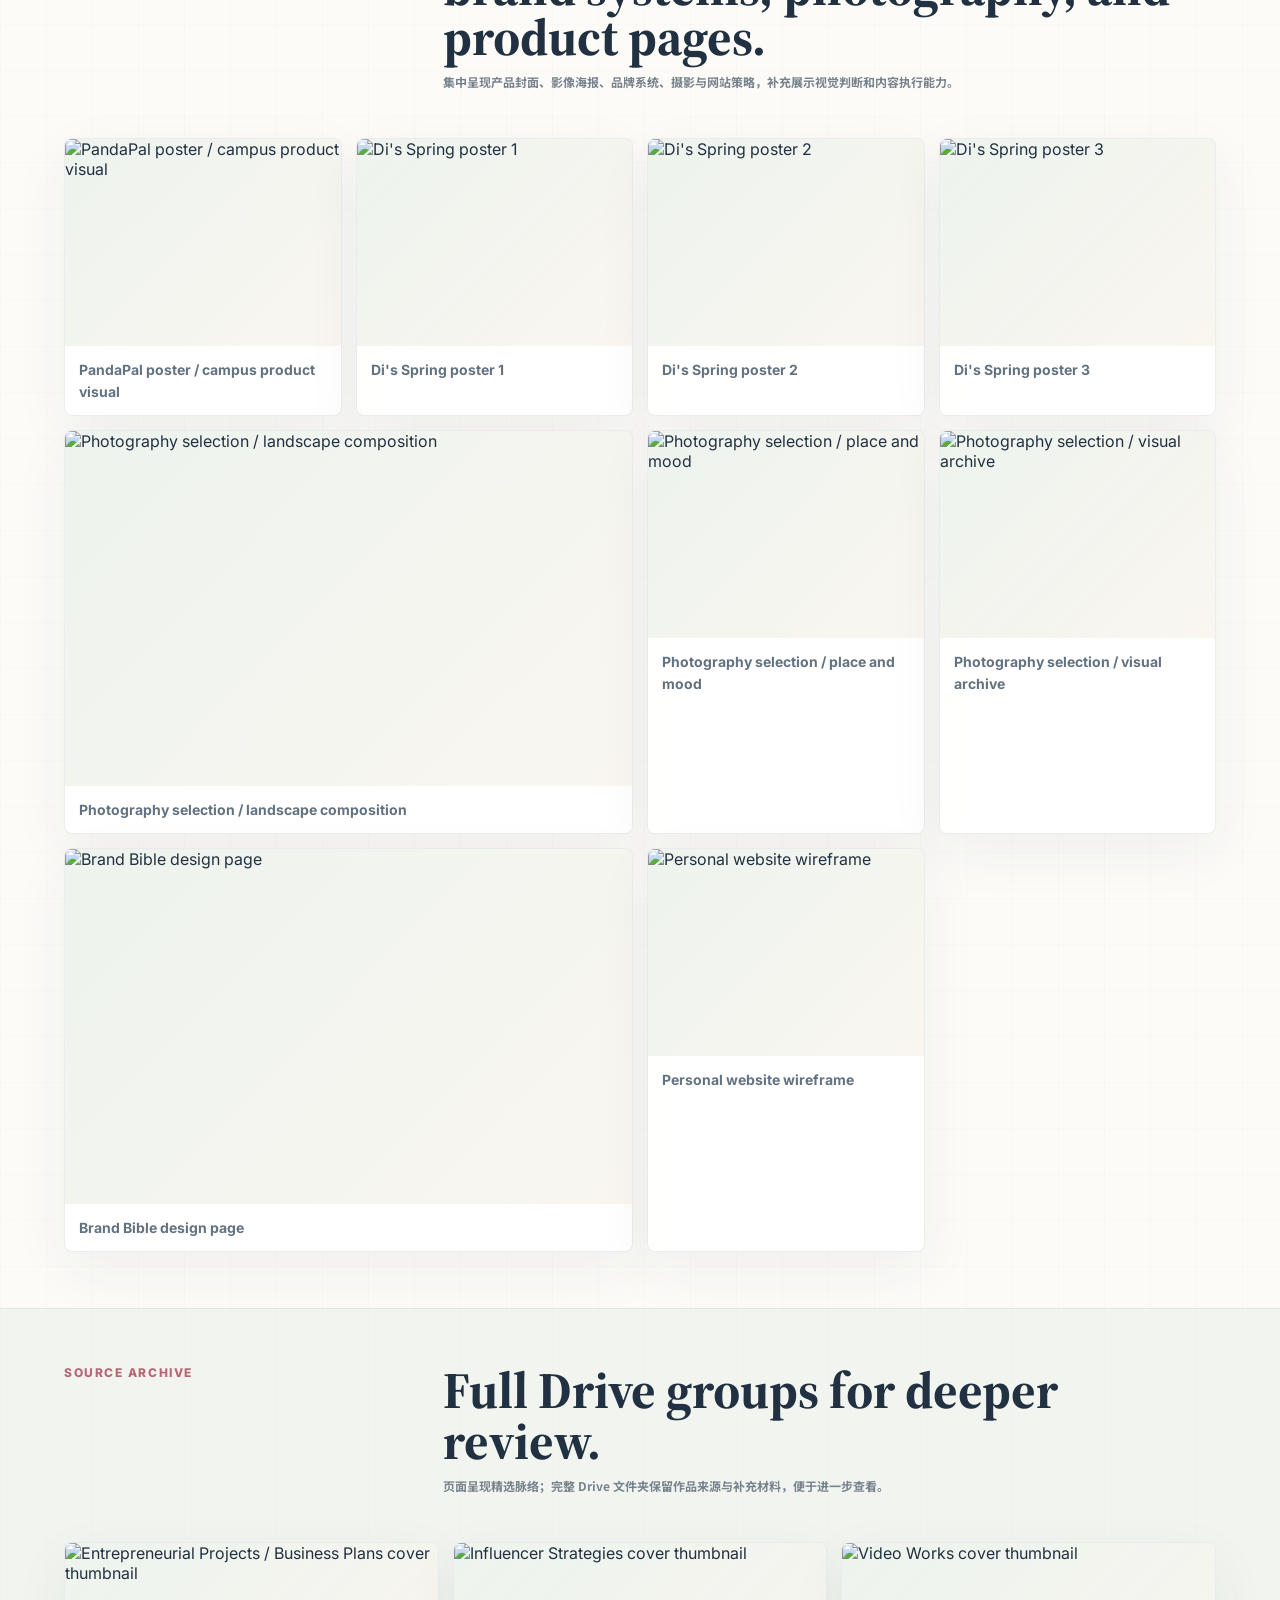
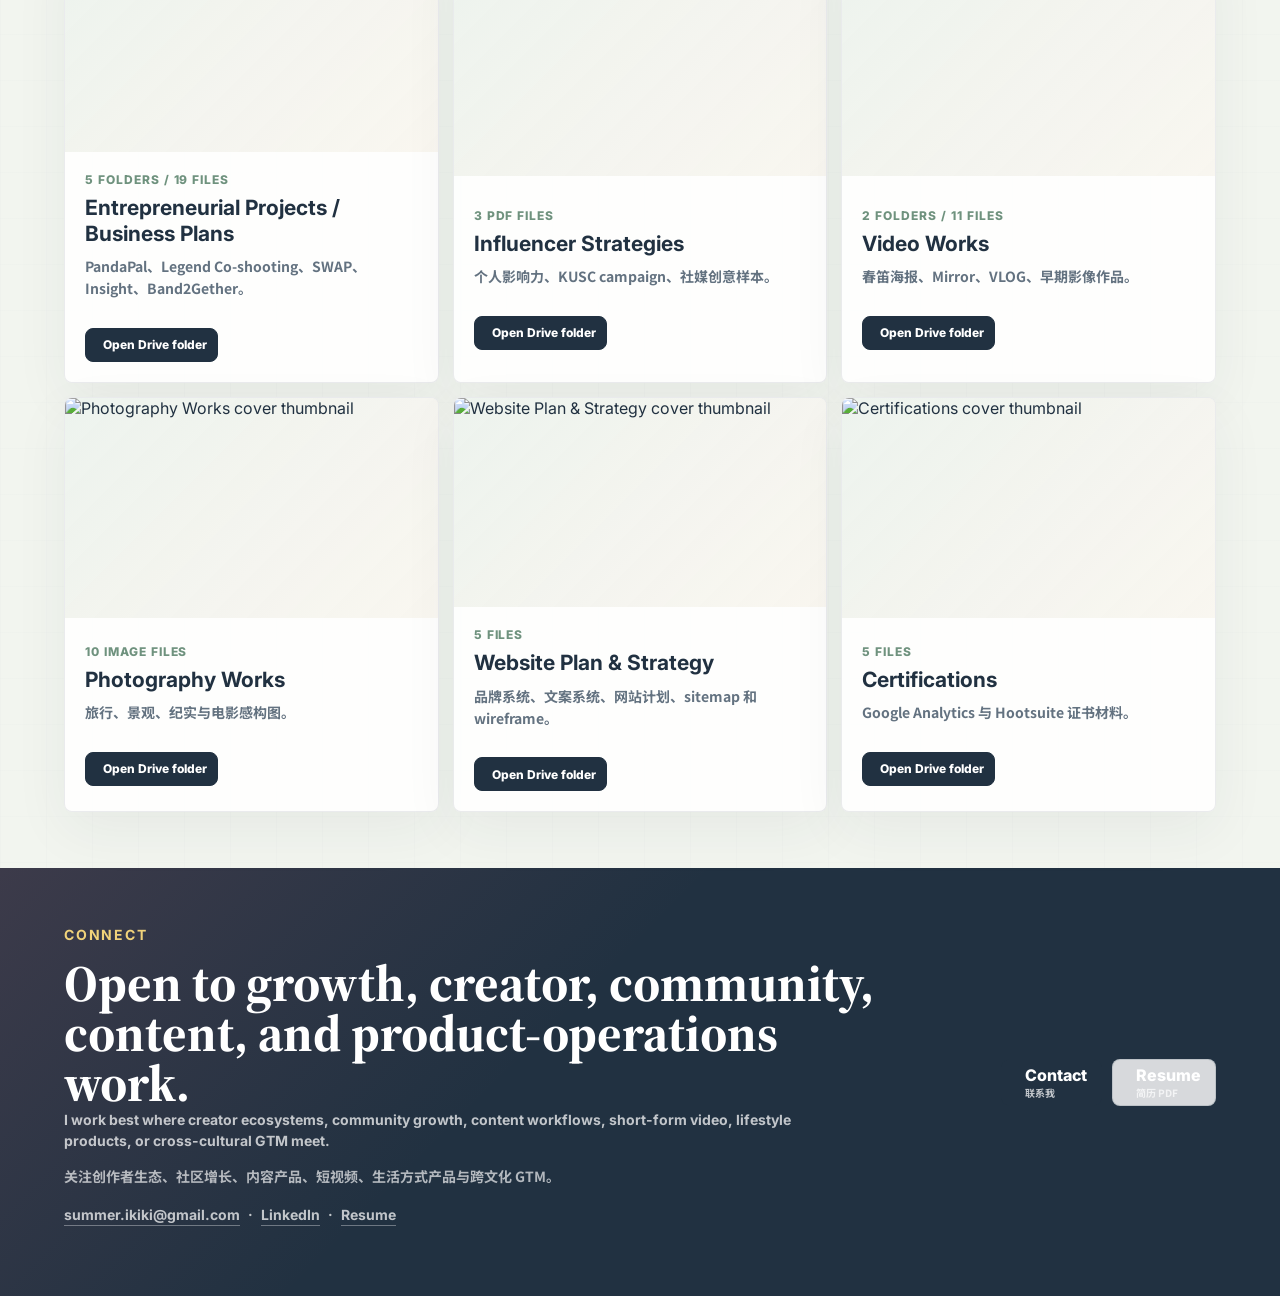
==== commit 5ee7f28d: "Refine portfolio structure and project ordering" ====
--- a/index.html
+++ b/index.html
@@ -14,7 +14,7 @@
       href="https://fonts.googleapis.com/css2?family=Inter:wght@500;600;700;800&amp;family=Noto+Sans+SC:wght@500;700;800&amp;family=Source+Serif+4:opsz,wght@8..60,600;8..60,700&amp;display=swap"
       rel="stylesheet"
     />
-    <link rel="stylesheet" href="./styles.css?v=202605292710" />
+    <link rel="stylesheet" href="./styles.css?v=202605292830" />
   </head>
   <body>
     <div class="access-note" aria-label="Google Drive access note">
@@ -127,6 +127,36 @@
         </article>
       </section>
 
+      <section class="proof-glance-section" aria-label="Evidence at a glance">
+        <div class="proof-glance-copy">
+          <p class="section-kicker">Evidence at a Glance</p>
+          <h2>Role, scope, and evidence at a glance.</h2>
+          <p class="cn-note">把角色、项目范围和可查看材料放在前面，方便快速进入相关案例。</p>
+        </div>
+        <div class="proof-glance-grid">
+          <article>
+            <i data-lucide="badge-check"></i>
+            <strong>Founder and core ownership</strong>
+            <span>PandaPal, Legend Co-shooting, HYPIE Marketing, and Insight Fast show founder or core founding-member contribution.</span>
+          </article>
+          <article>
+            <i data-lucide="radio-tower"></i>
+            <strong>Live products and official work</strong>
+            <span>Ditto, ENC Mobile, and SWAP connect marketing, BD, public product surfaces, and launch-facing materials.</span>
+          </article>
+          <article>
+            <i data-lucide="bar-chart-3"></i>
+            <strong>Public audience signal</strong>
+            <span>Mount &amp; Sea documents 1.124M views, 104K likes, and 14K shares from the original public release.</span>
+          </article>
+          <article>
+            <i data-lucide="folder-search"></i>
+            <strong>Open source materials</strong>
+            <span>Business plans, pitch videos, product demos, strategy PDFs, and folders are linked for deeper review.</span>
+          </article>
+        </div>
+      </section>
+
       <section id="capabilities" class="capability-section" aria-label="Capability map">
         <div class="section-heading">
           <p class="section-kicker">Capability Map</p>
@@ -141,13 +171,13 @@
             <i data-lucide="trending-up"></i>
             <span class="capability-label">Growth & GTM</span>
             <h3>Launch, campus channels, community activation, partner-led growth.</h3>
-            <p>Ditto, ENC Mobile, PandaPal x Hypie Agency</p>
+            <p>Ditto, ENC Mobile, HYPIE Marketing, PandaPal</p>
           </a>
           <a class="capability-card" href="#work" data-jump-filter="creator">
             <i data-lucide="users-round"></i>
             <span class="capability-label">Creator & Community</span>
             <h3>Creator positioning, KOL/KOC resources, audience systems, campaigns.</h3>
-            <p>PandaPal x Hypie Agency, Influencer Strategy, Legend Co-shooting</p>
+            <p>HYPIE Marketing, Influencer Strategy, Legend Co-shooting</p>
           </a>
           <a class="capability-card" href="#work" data-jump-filter="product">
             <i data-lucide="boxes"></i>
@@ -443,6 +473,6 @@
     </dialog>
 
     <script src="https://unpkg.com/lucide@latest/dist/umd/lucide.min.js"></script>
-    <script src="./script.js?v=202605292710"></script>
+    <script src="./script.js?v=202605292830"></script>
   </body>
 </html>
--- a/styles.css
+++ b/styles.css
@@ -464,6 +464,7 @@
 }
 
 .signal-band span,
+.proof-glance-grid span,
 .capability-card p,
 .project-card p,
 .preview-choice span,
@@ -477,6 +478,59 @@
   line-height: 1.55;
 }
 
+.proof-glance-section {
+  align-items: start;
+  background: rgba(250, 247, 241, 0.82);
+  border-top: 1px solid rgba(33, 49, 65, 0.08);
+  display: grid;
+  gap: clamp(20px, 3vw, 34px);
+  grid-template-columns: minmax(220px, 0.34fr) minmax(0, 1fr);
+  padding-bottom: 42px;
+  padding-top: 42px;
+}
+
+.proof-glance-copy {
+  max-width: 460px;
+}
+
+.proof-glance-copy h2 {
+  font-size: clamp(26px, 3vw, 42px);
+  line-height: 1.02;
+}
+
+.proof-glance-grid {
+  display: grid;
+  gap: 10px;
+  grid-template-columns: repeat(4, minmax(0, 1fr));
+}
+
+.proof-glance-grid article {
+  background: rgba(255, 255, 255, 0.86);
+  border: 1px solid rgba(33, 49, 65, 0.09);
+  border-radius: 8px;
+  box-shadow: 0 18px 56px rgba(33, 49, 65, 0.055);
+  display: grid;
+  gap: 9px;
+  min-width: 0;
+  padding: 17px;
+}
+
+.proof-glance-grid svg {
+  color: var(--rose);
+  height: 20px;
+  width: 20px;
+}
+
+.proof-glance-grid strong {
+  font-size: 15px;
+  line-height: 1.22;
+}
+
+.proof-glance-grid span {
+  font-size: 12px;
+  line-height: 1.46;
+}
+
 .portfolio-section {
   background: rgba(255, 255, 255, 0.5);
   border-top: 1px solid rgba(33, 49, 65, 0.08);
@@ -659,10 +713,49 @@
   aspect-ratio: 4 / 3;
 }
 
+.card-media.single.is-wide img {
+  aspect-ratio: 2048 / 900;
+}
+
 .card-copy {
   display: grid;
   align-content: start;
   padding: 24px;
+}
+
+.project-card h3 {
+  margin: 0 0 8px;
+}
+
+.quick-summary {
+  background: rgba(33, 49, 65, 0.08);
+  border: 1px solid rgba(33, 49, 65, 0.09);
+  border-radius: 8px;
+  display: grid;
+  gap: 1px;
+  grid-template-columns: repeat(3, minmax(0, 1fr));
+  margin: 4px 0 12px;
+  overflow: hidden;
+}
+
+.quick-summary span {
+  background: rgba(237, 244, 239, 0.78);
+  color: #3f5060;
+  display: grid;
+  font-size: 11px;
+  font-weight: 800;
+  gap: 3px;
+  line-height: 1.3;
+  min-width: 0;
+  padding: 9px 10px;
+}
+
+.quick-summary b {
+  color: var(--rose);
+  font-size: 9px;
+  font-weight: 900;
+  letter-spacing: 0.09em;
+  text-transform: uppercase;
 }
 
 .case-summary {
@@ -986,6 +1079,7 @@
 }
 
 .preview-frame-wrap {
+  align-self: start;
   overflow: hidden;
 }
 
@@ -1189,6 +1283,43 @@
   cursor: pointer;
 }
 
+@media (max-width: 980px) {
+  .topbar {
+    gap: 14px;
+    padding: 0 24px;
+  }
+
+  .navlinks {
+    gap: 12px;
+  }
+
+  .navlinks a {
+    font-size: 12px;
+  }
+
+  .navlinks a span {
+    display: none;
+  }
+
+  .top-actions {
+    gap: 6px;
+  }
+
+  .icon-button {
+    width: 36px;
+  }
+}
+
+@media (max-width: 820px) {
+  .topbar {
+    grid-template-columns: 1fr auto;
+  }
+
+  .navlinks {
+    display: none;
+  }
+}
+
 @media (max-width: 1120px) {
   .hero {
     grid-template-columns: 1fr;
@@ -1206,6 +1337,7 @@
   }
 
   .section-heading,
+  .proof-glance-section,
   .preview-layout,
   .closing-section {
     grid-template-columns: 1fr;
@@ -1219,6 +1351,7 @@
   }
 
   .capability-grid,
+  .proof-glance-grid,
   .supporting-grid,
   .gallery-grid {
     grid-template-columns: repeat(3, minmax(0, 1fr));
@@ -1316,6 +1449,7 @@
   .supporting-grid,
   .gallery-grid,
   .archive-grid,
+  .proof-glance-grid,
   .platform-proof-grid,
   .signal-band {
     grid-template-columns: 1fr;
@@ -1380,6 +1514,10 @@
     padding: 14px;
   }
 
+  .quick-summary {
+    grid-template-columns: 1fr;
+  }
+
   .capability-card p {
     display: none;
   }
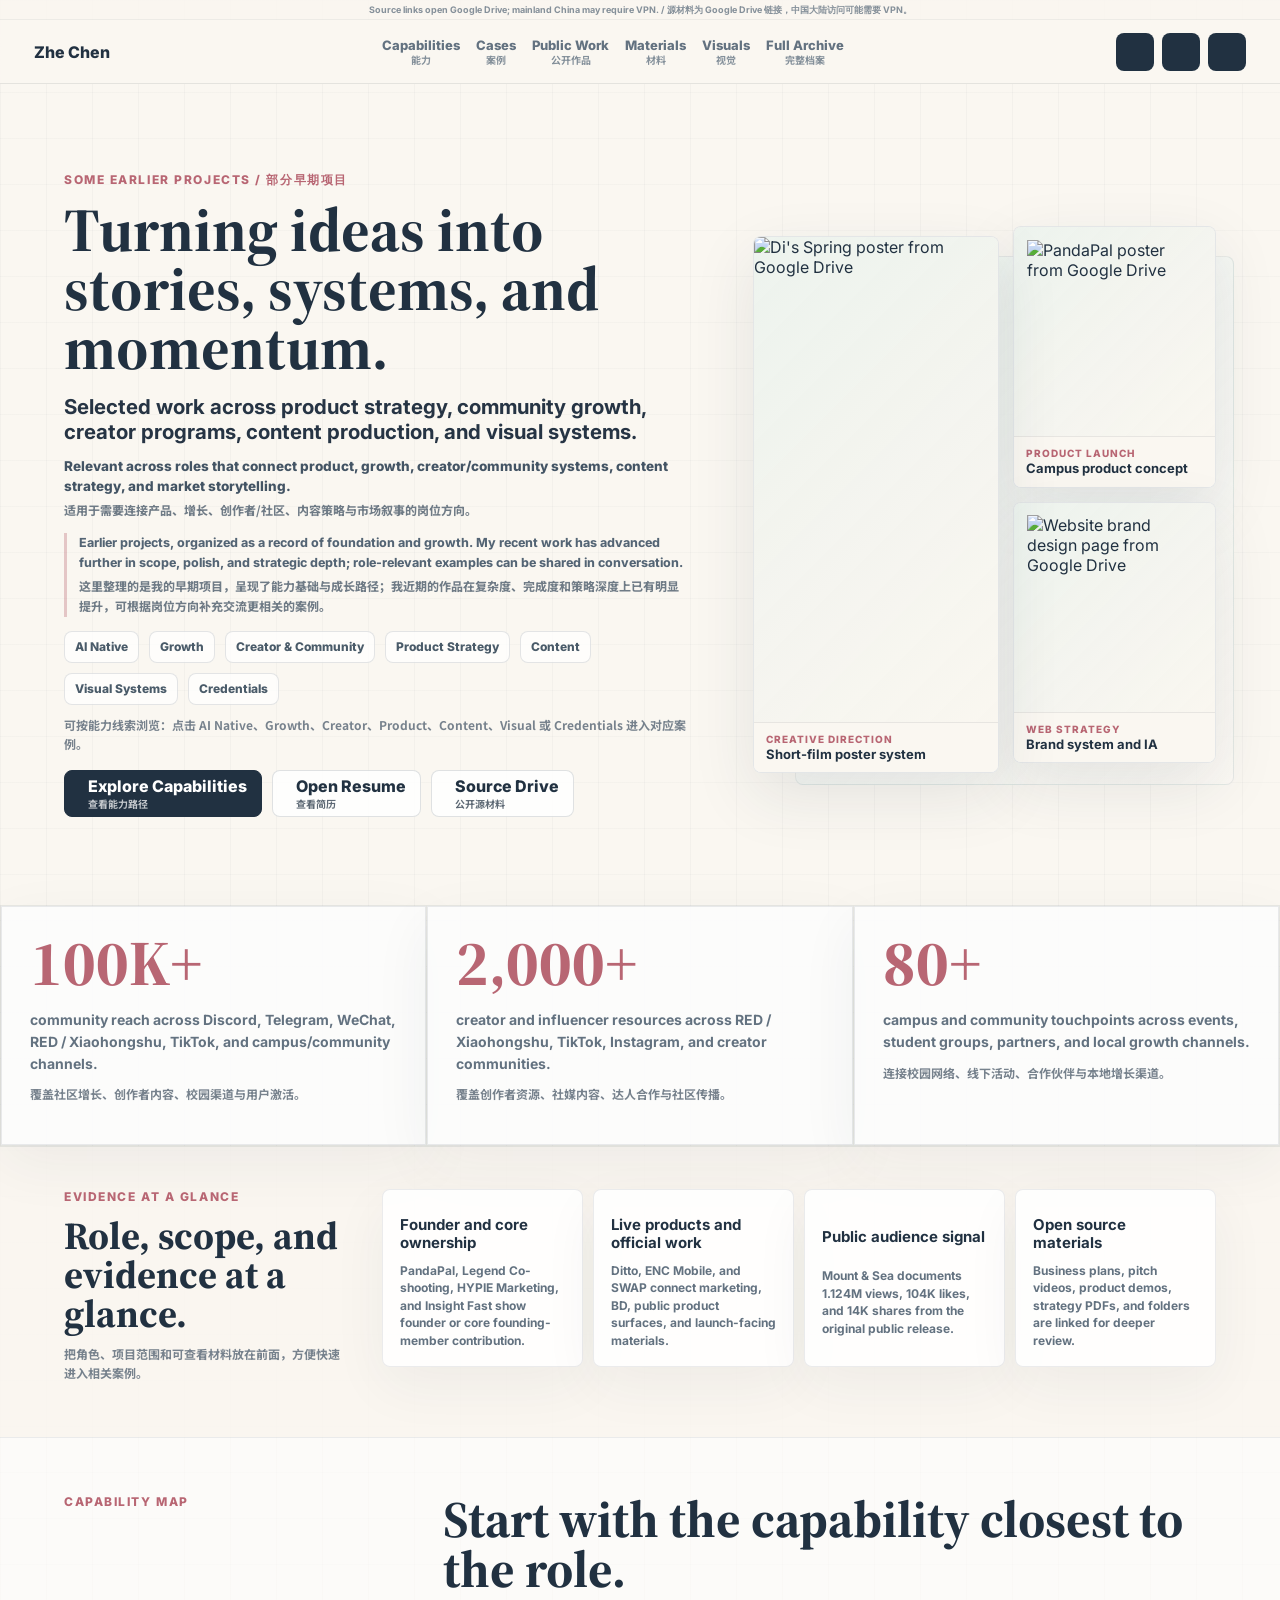
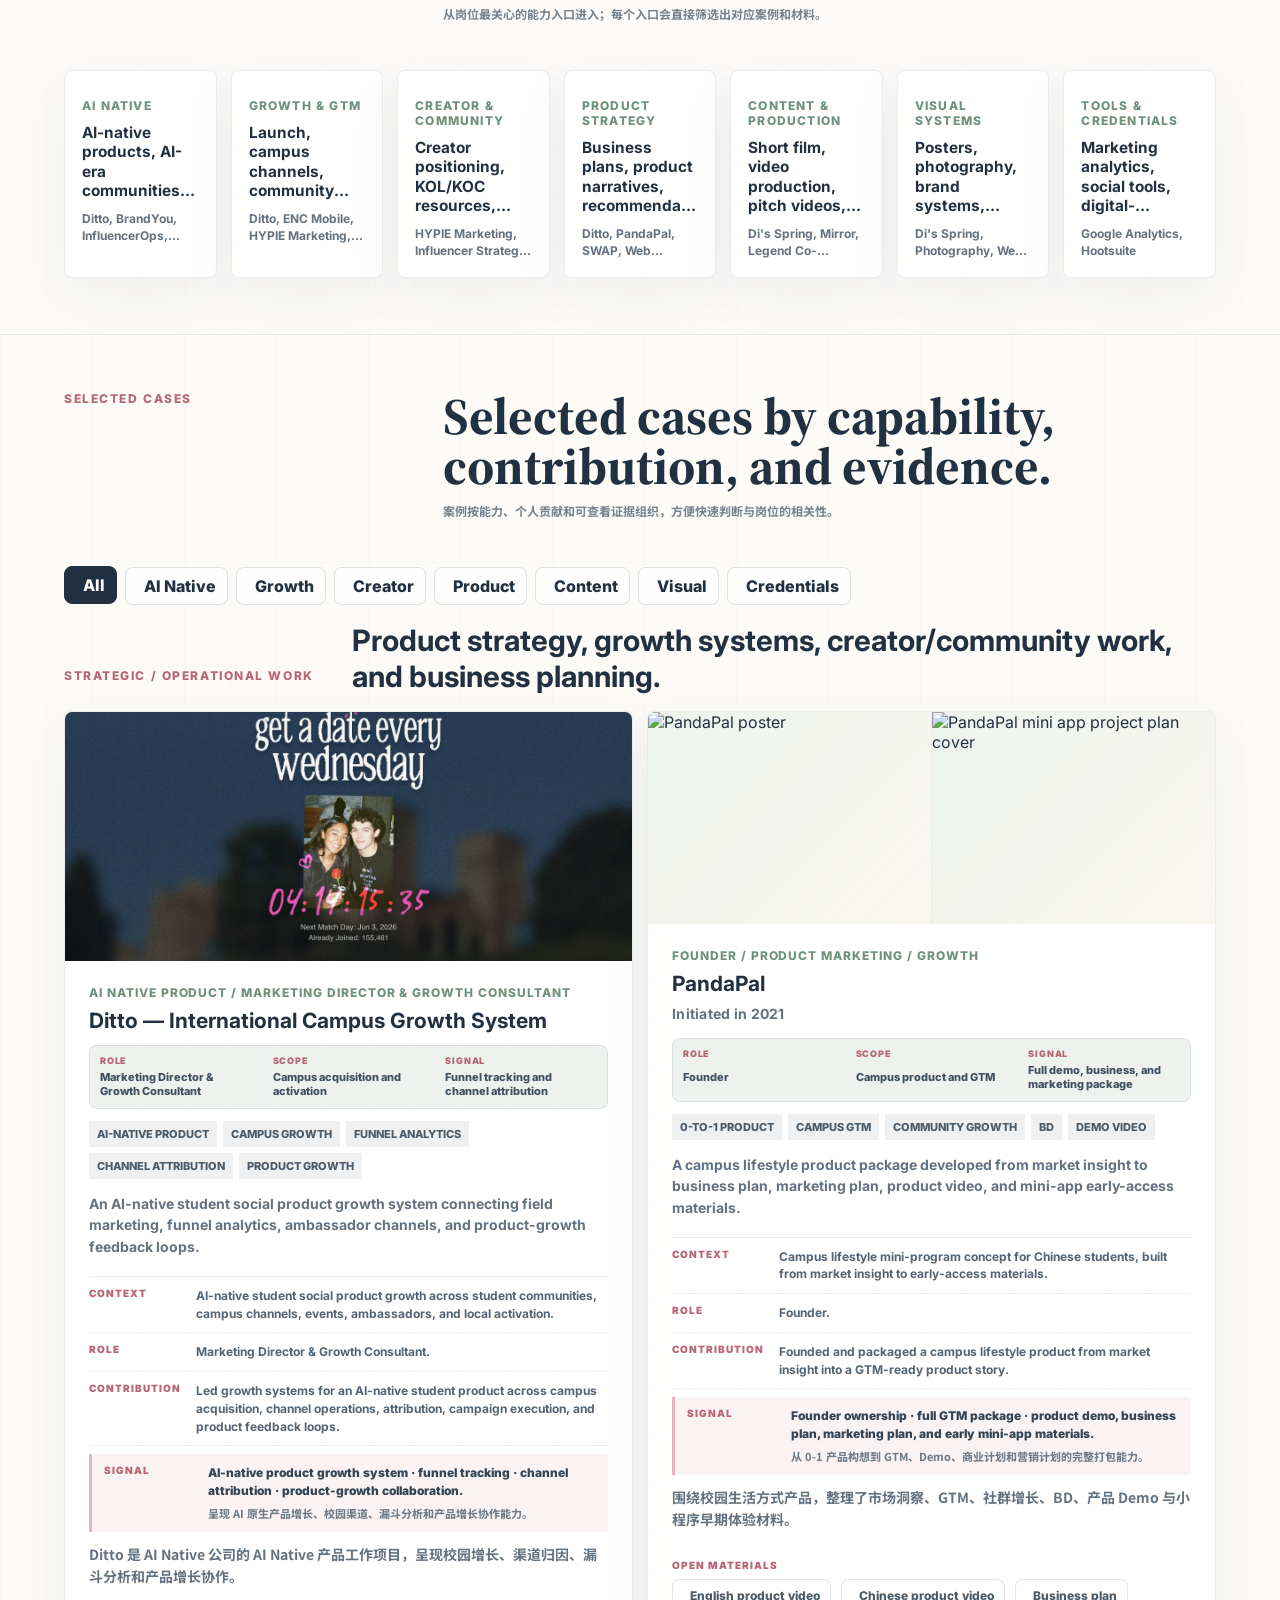
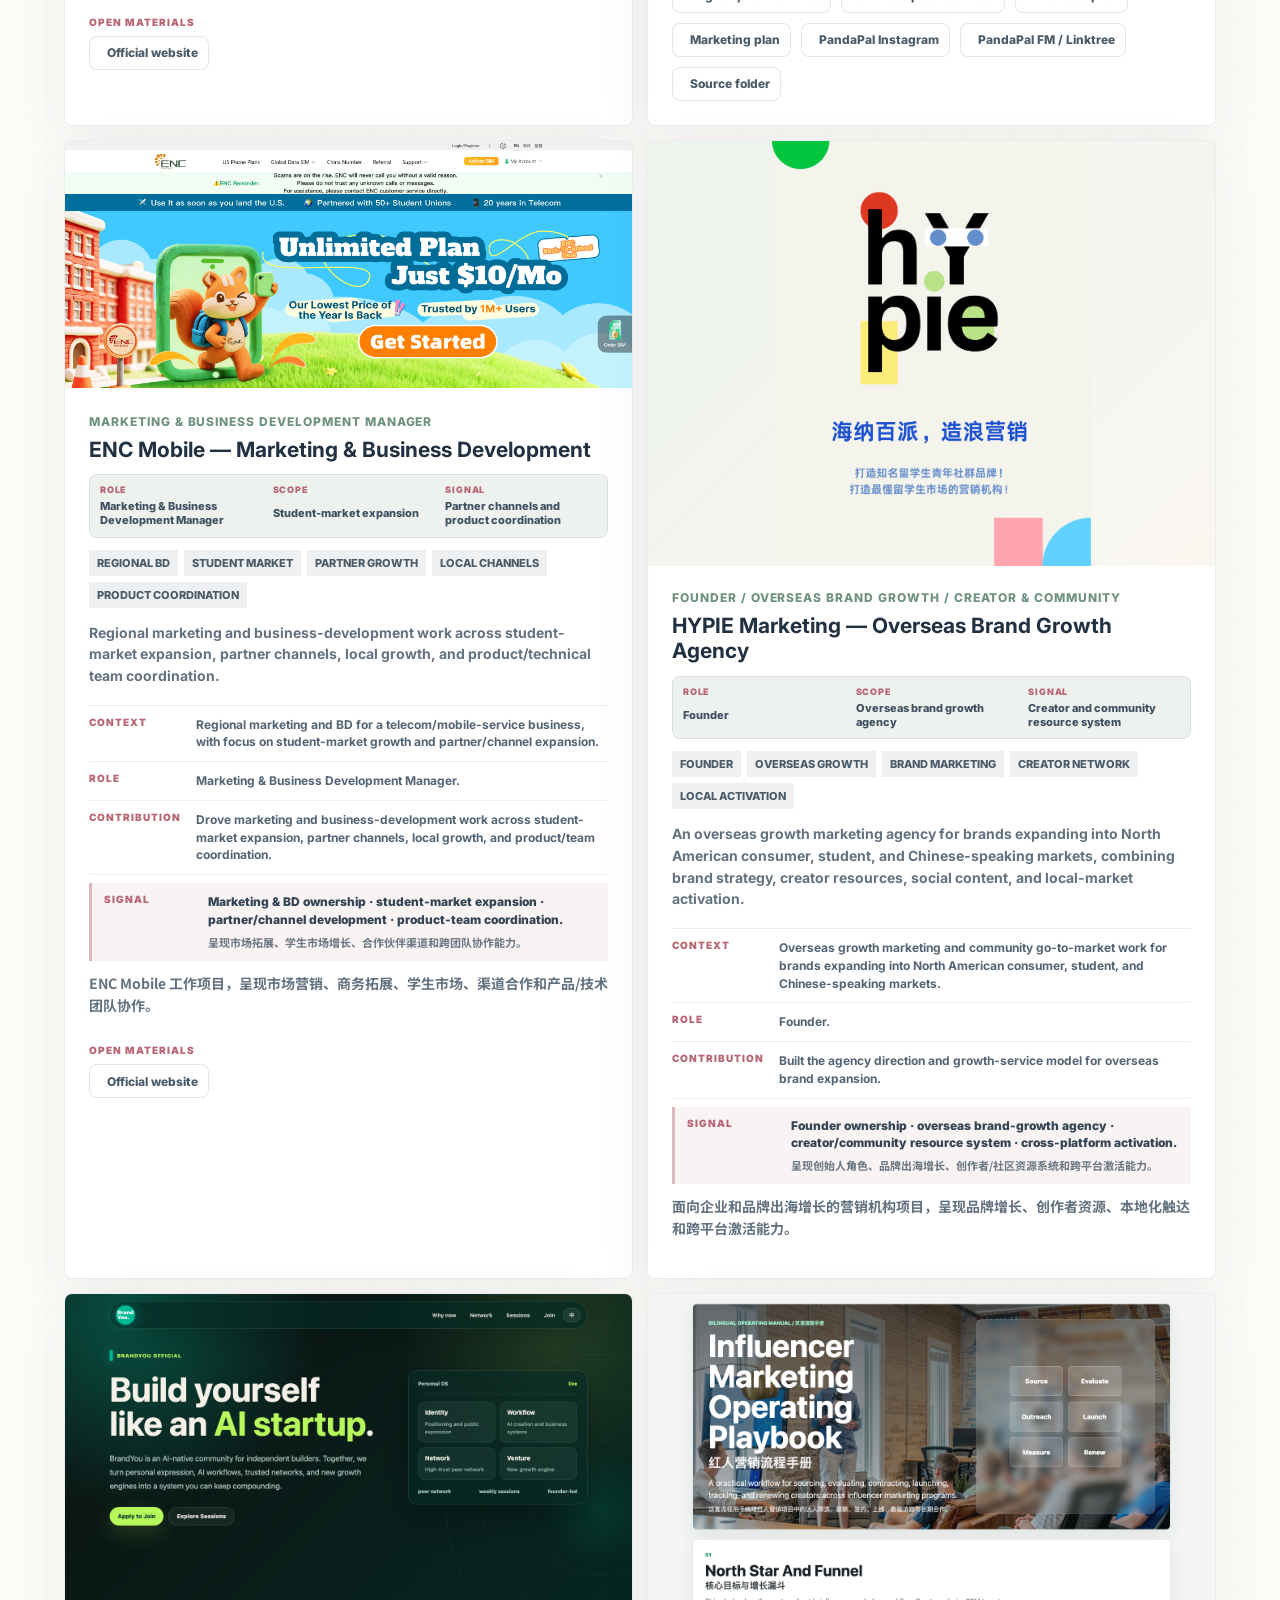
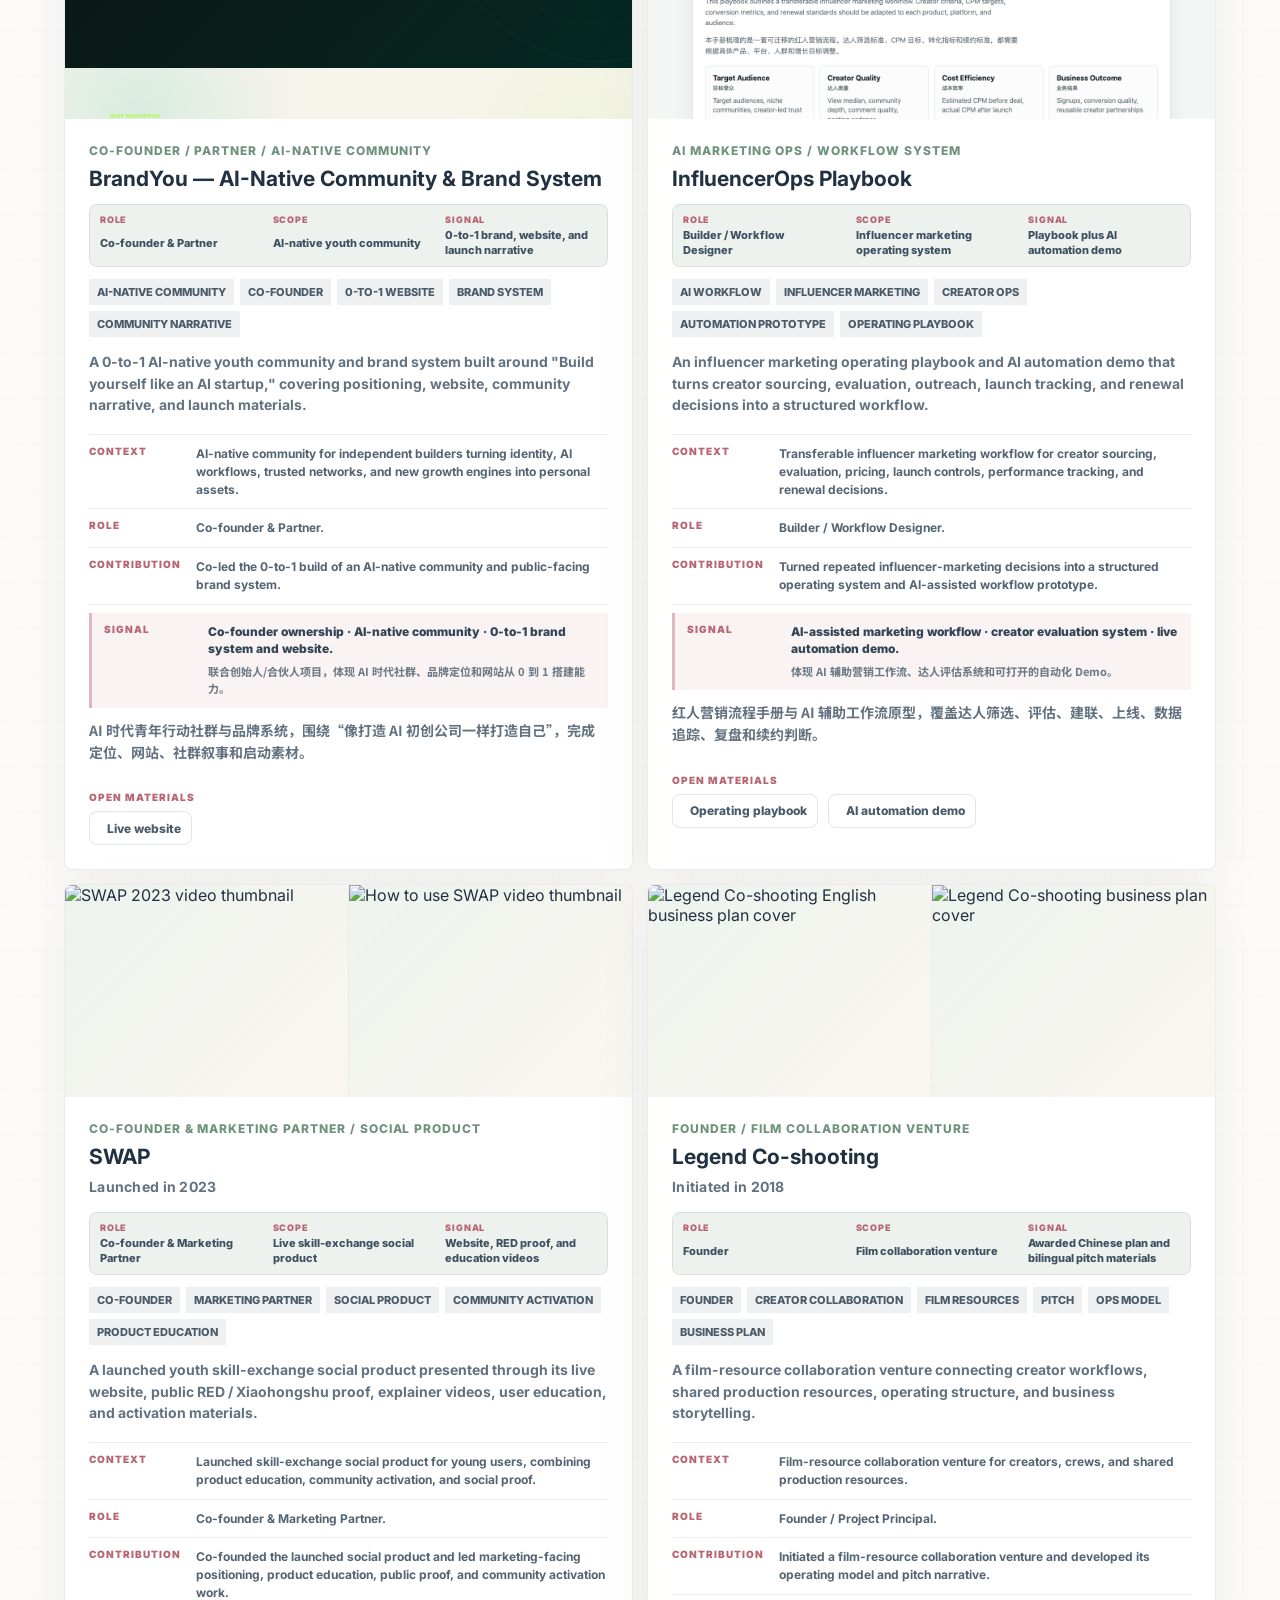
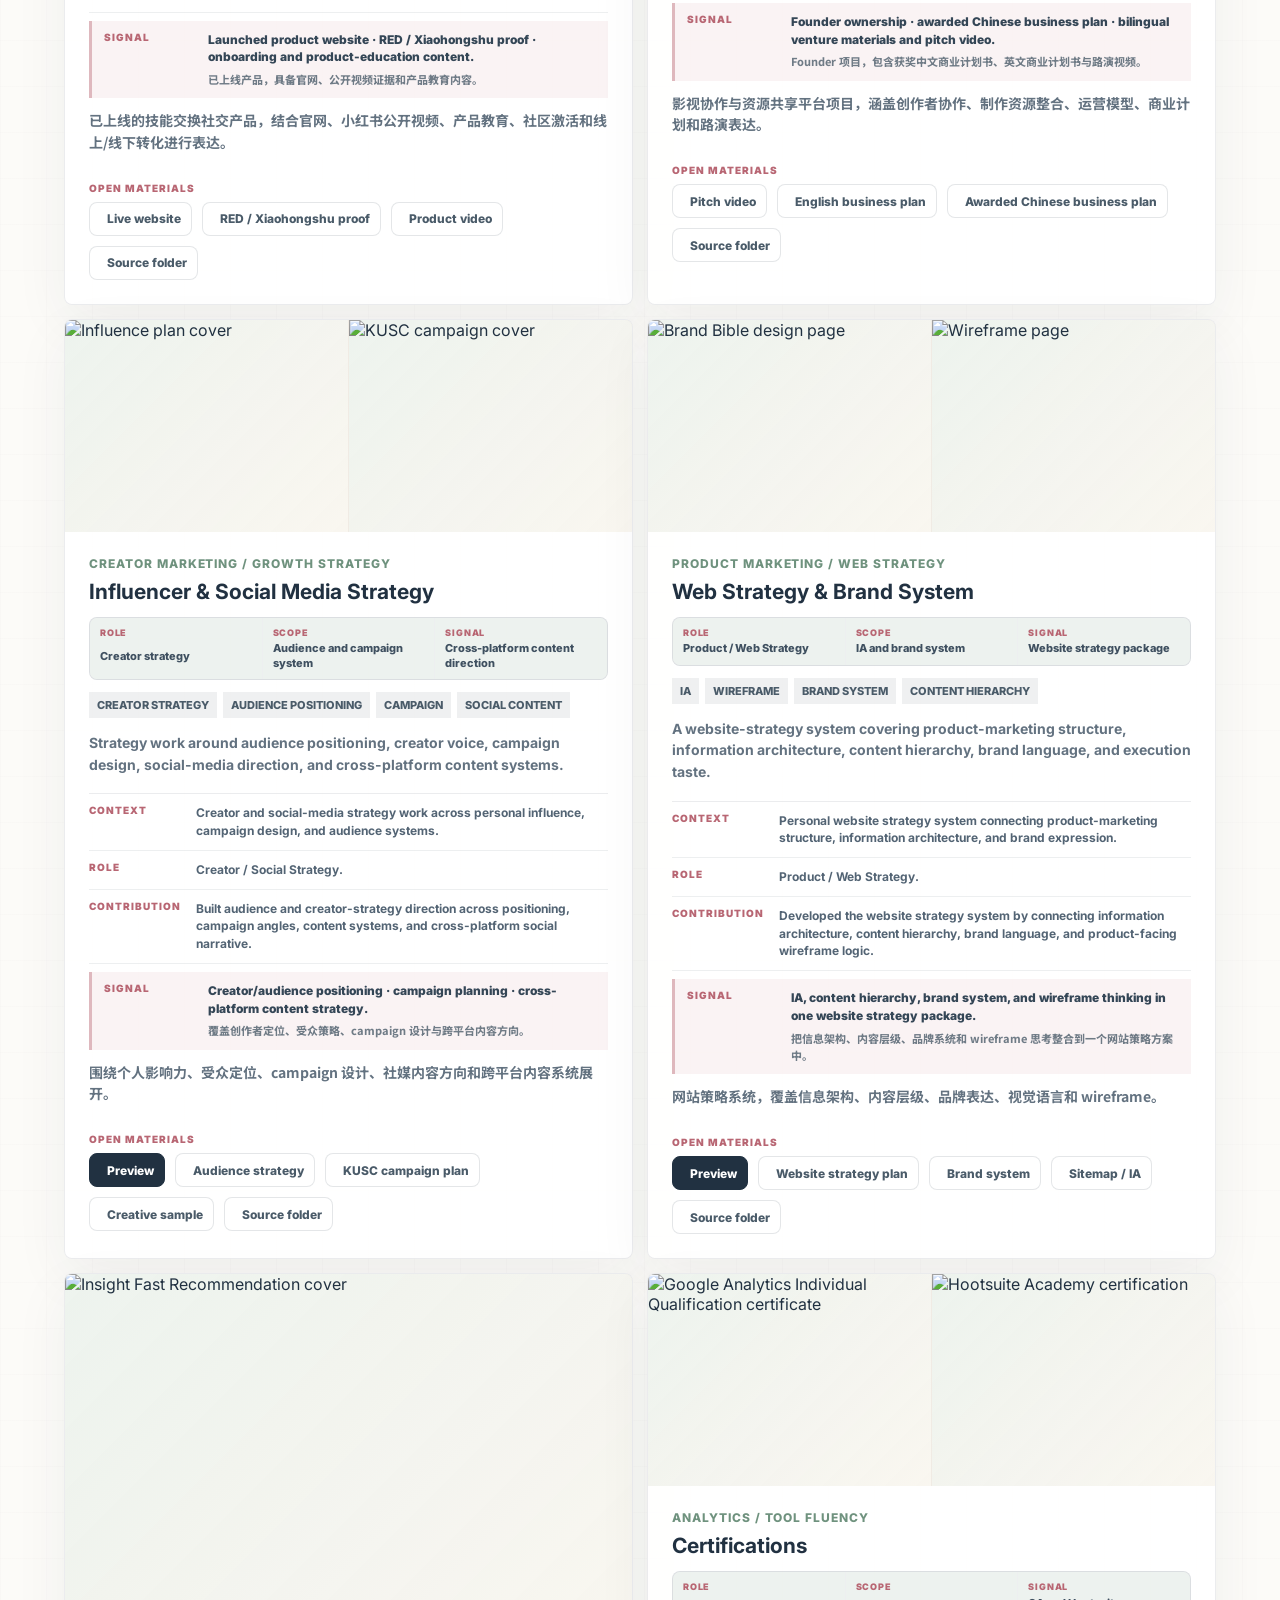
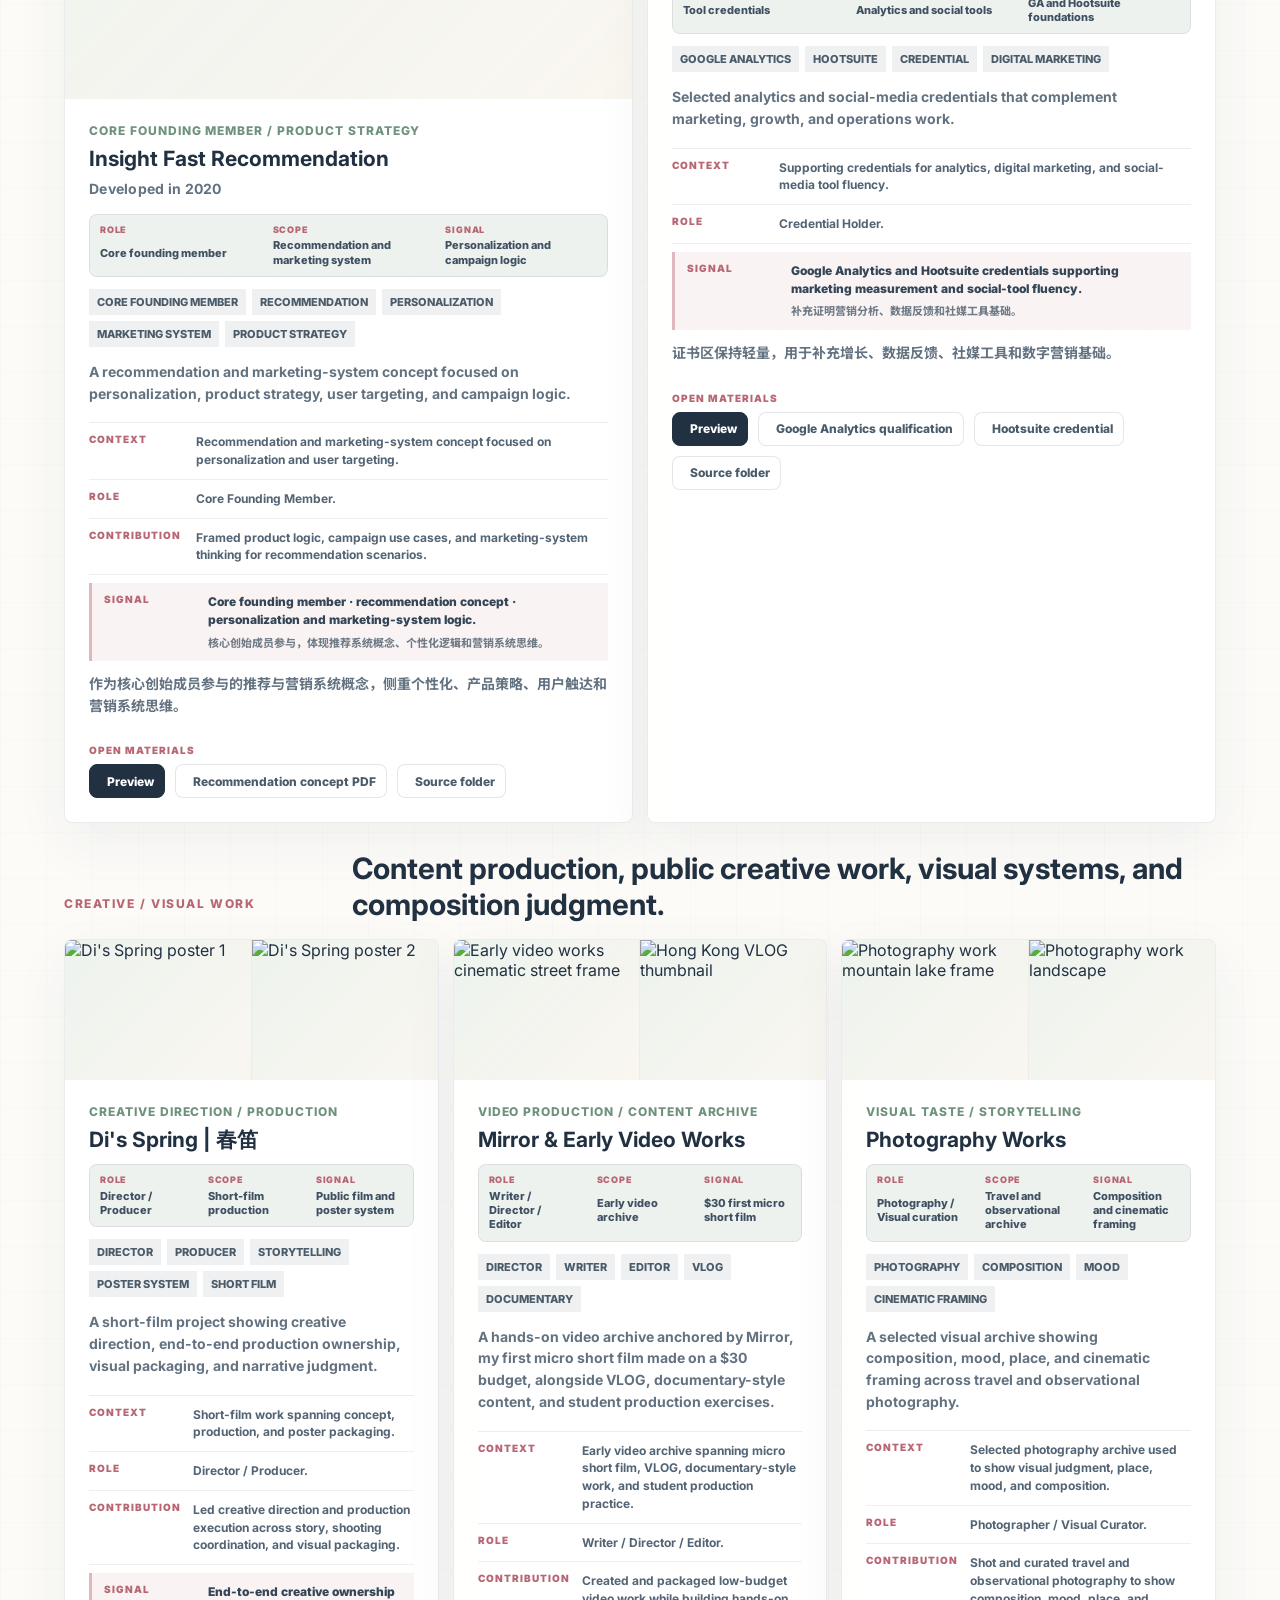
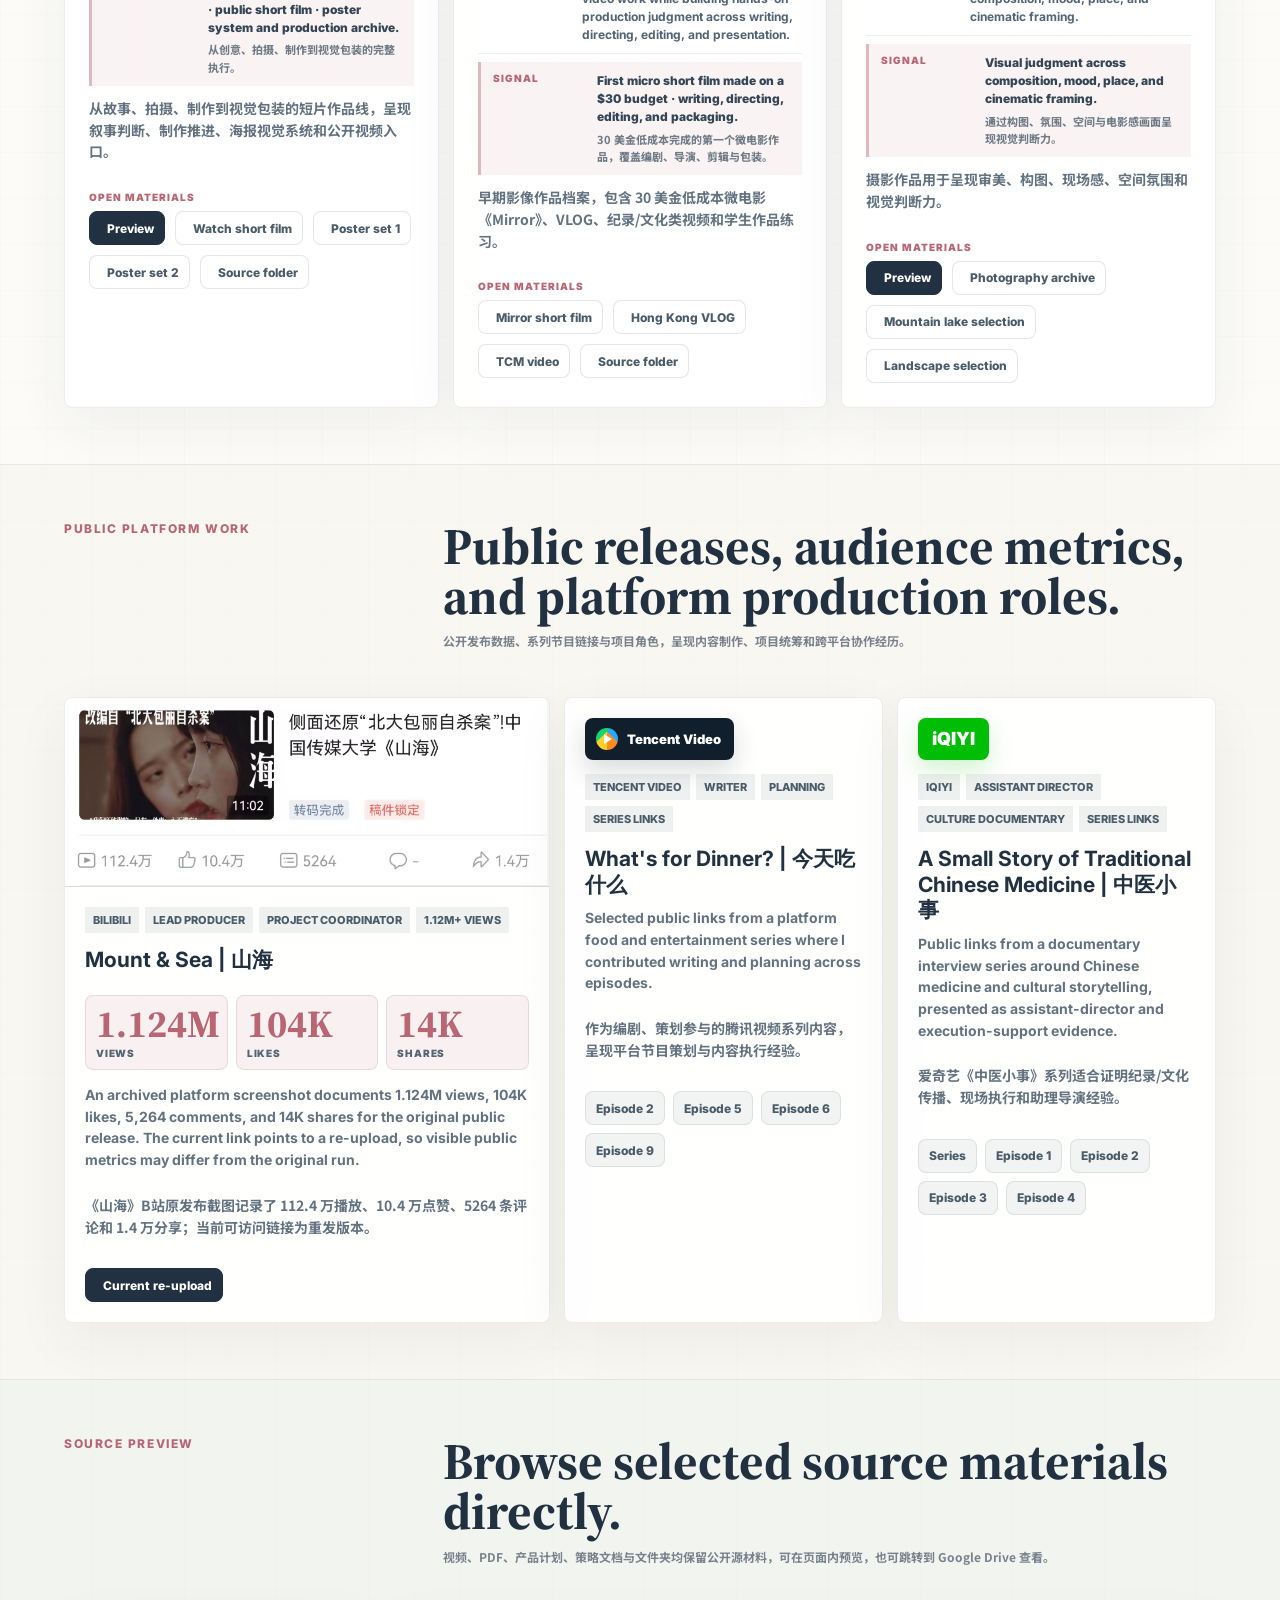
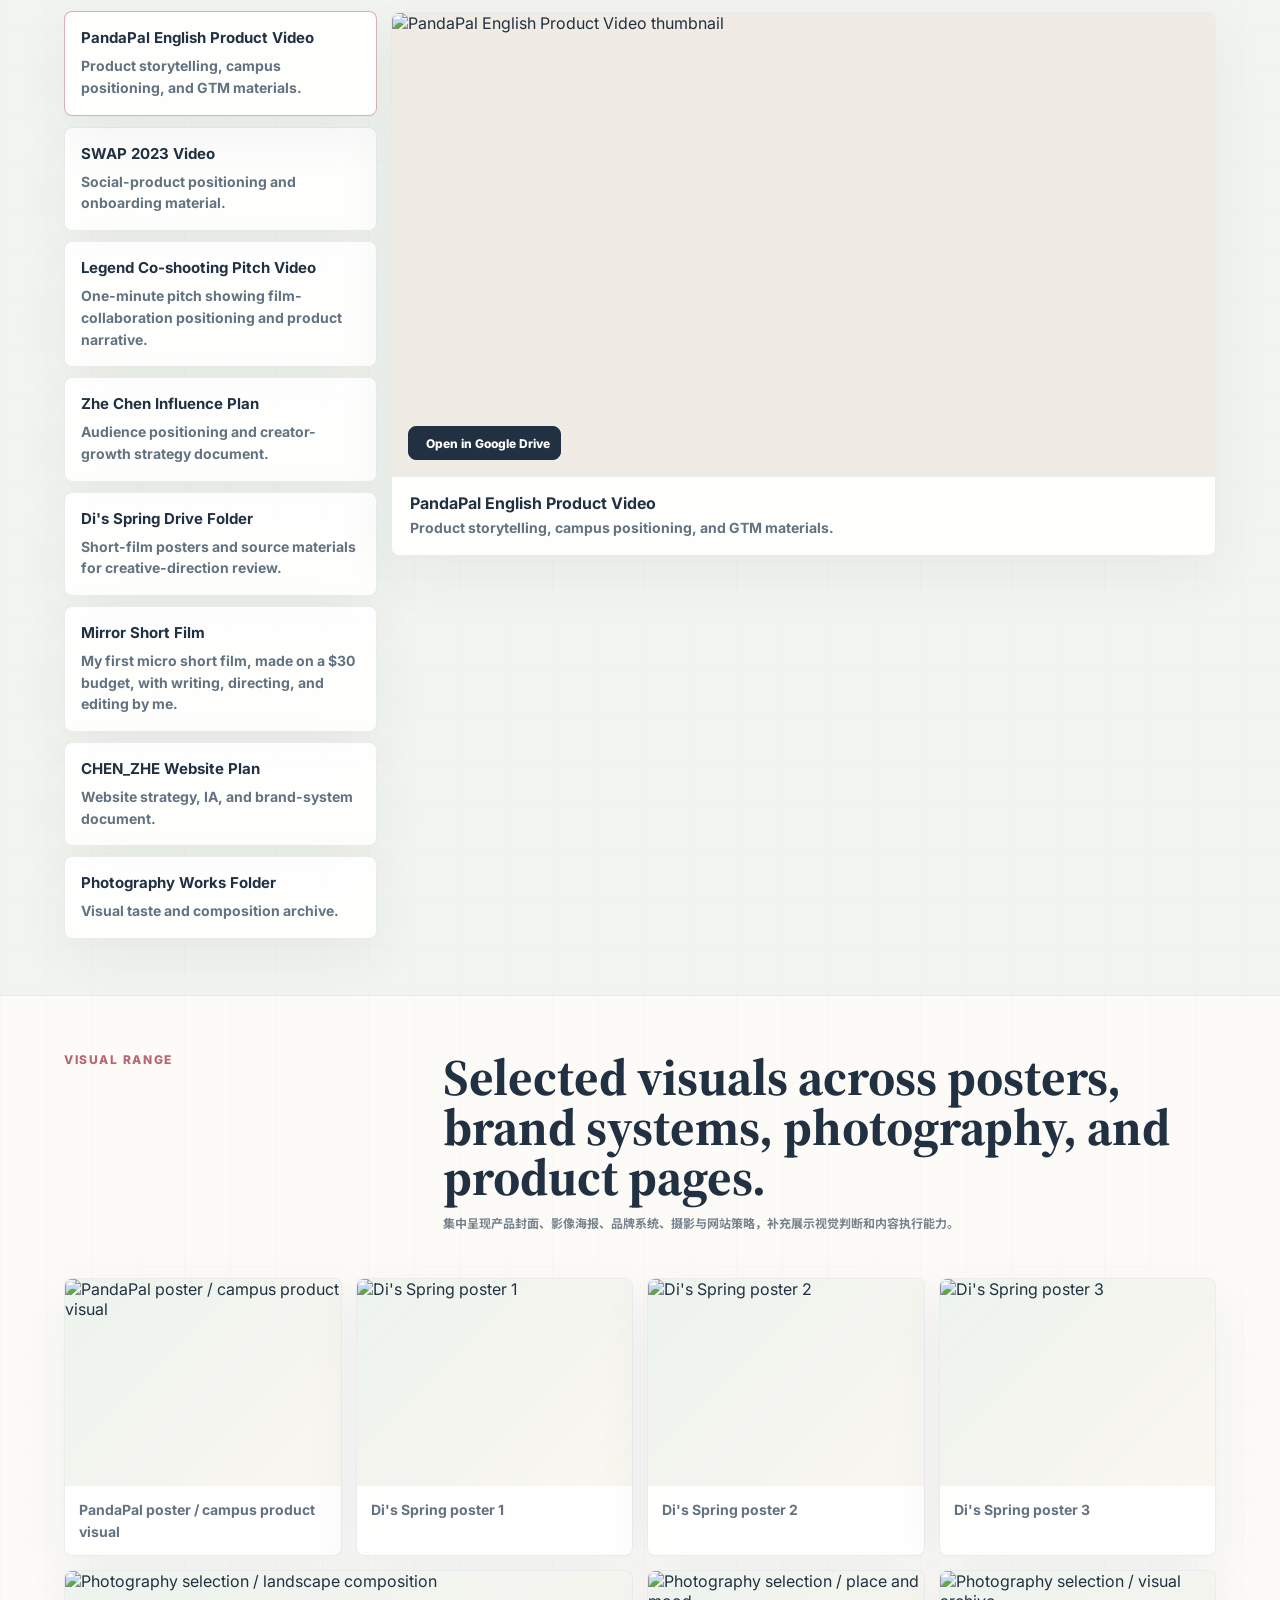
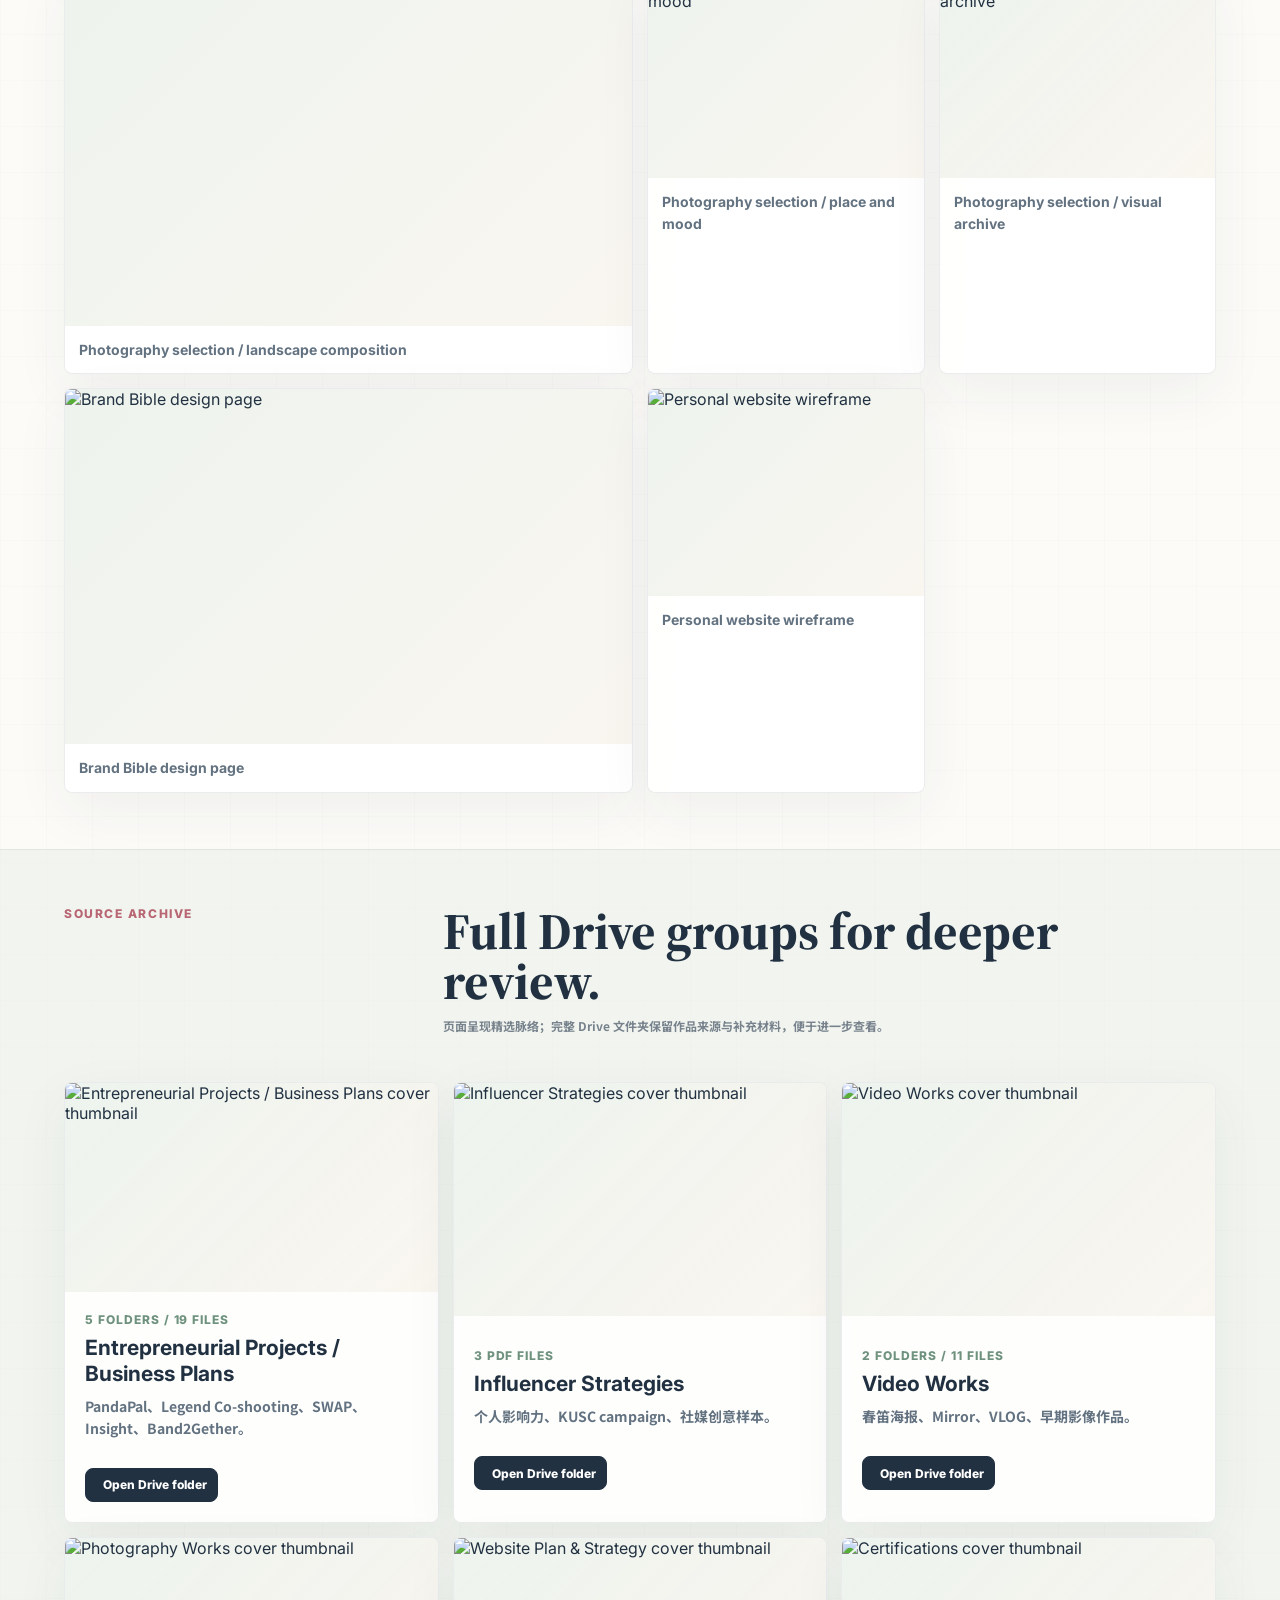
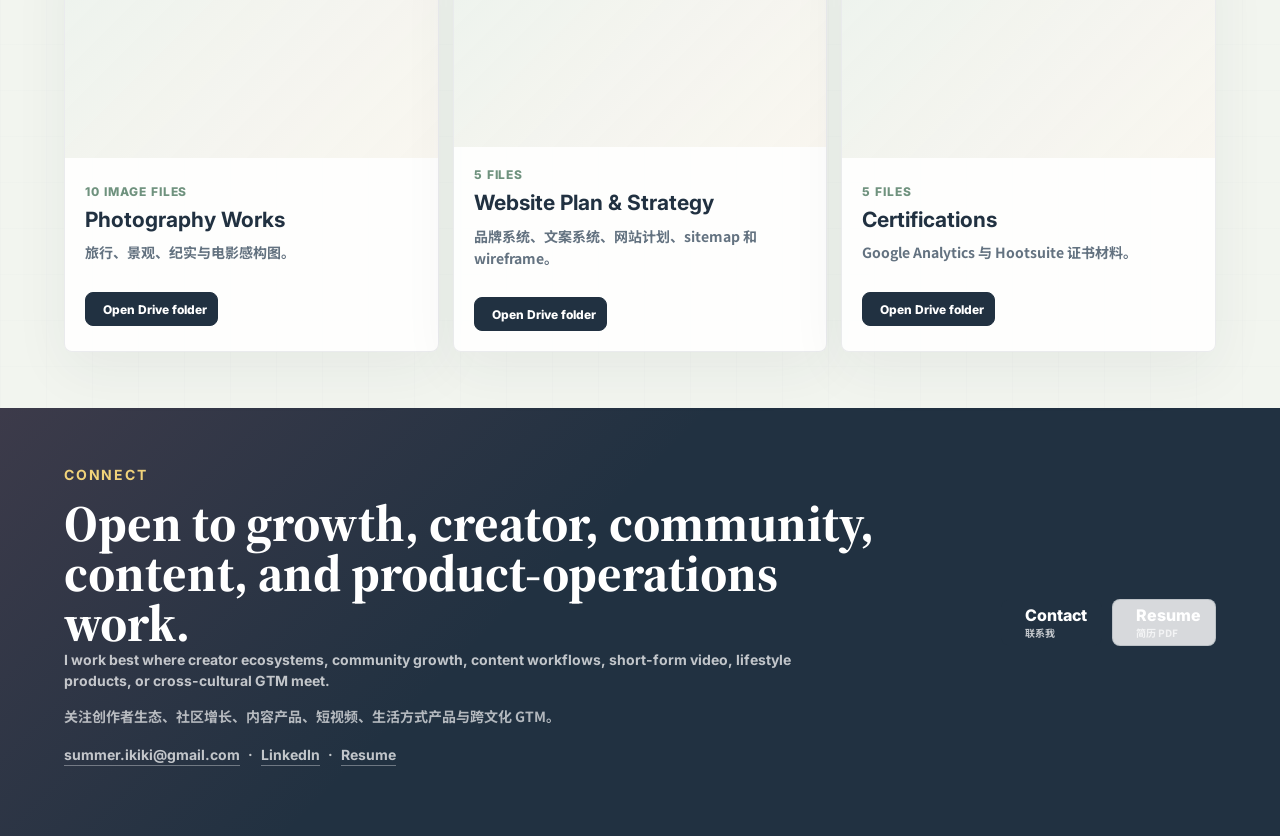
==== commit 7ef5ace8: "Add AI Native cases and refine portfolio structure" ====
--- a/index.html
+++ b/index.html
@@ -14,7 +14,7 @@
       href="https://fonts.googleapis.com/css2?family=Inter:wght@500;600;700;800&amp;family=Noto+Sans+SC:wght@500;700;800&amp;family=Source+Serif+4:opsz,wght@8..60,600;8..60,700&amp;display=swap"
       rel="stylesheet"
     />
-    <link rel="stylesheet" href="./styles.css?v=202605292830" />
+    <link rel="stylesheet" href="./styles.css?v=202605293130" />
   </head>
   <body>
     <div class="access-note" aria-label="Google Drive access note">
@@ -61,6 +61,7 @@
             <span>这里整理的是我的早期项目，呈现了能力基础与成长路径；我近期的作品在复杂度、完成度和策略深度上已有明显提升，可根据岗位方向补充交流更相关的案例。</span>
           </p>
           <div class="hero-paths" aria-label="Quick capability paths">
+            <a href="#work" data-jump-filter="ai">AI Native</a>
             <a href="#work" data-jump-filter="growth">Growth</a>
             <a href="#work" data-jump-filter="creator">Creator &amp; Community</a>
             <a href="#work" data-jump-filter="product">Product Strategy</a>
@@ -68,7 +69,7 @@
             <a href="#work" data-jump-filter="visual">Visual Systems</a>
             <a href="#work" data-jump-filter="credentials">Credentials</a>
           </div>
-          <p class="cn-note">可按能力线索浏览：点击 Growth、Creator、Product、Content、Visual 或 Credentials 进入对应案例。</p>
+          <p class="cn-note">可按能力线索浏览：点击 AI Native、Growth、Creator、Product、Content、Visual 或 Credentials 进入对应案例。</p>
           <div class="hero-actions">
             <a class="button primary" href="#capabilities">
               <i data-lucide="route"></i>
@@ -167,6 +168,12 @@
         </div>
 
         <div class="capability-grid">
+          <a class="capability-card" href="#work" data-jump-filter="ai">
+            <i data-lucide="sparkles"></i>
+            <span class="capability-label">AI Native</span>
+            <h3>AI-native products, AI-era communities, and system-building projects.</h3>
+            <p>Ditto, BrandYou, InfluencerOps, PandaPal, Legend, Insight</p>
+          </a>
           <a class="capability-card" href="#work" data-jump-filter="growth">
             <i data-lucide="trending-up"></i>
             <span class="capability-label">Growth & GTM</span>
@@ -219,6 +226,10 @@
           <button class="filter-button is-active" type="button" data-filter="all">
             <i data-lucide="asterisk"></i>
             <span>All</span>
+          </button>
+          <button class="filter-button" type="button" data-filter="ai">
+            <i data-lucide="sparkles"></i>
+            <span>AI Native</span>
           </button>
           <button class="filter-button" type="button" data-filter="growth">
             <i data-lucide="trending-up"></i>
@@ -473,6 +484,6 @@
     </dialog>
 
     <script src="https://unpkg.com/lucide@latest/dist/umd/lucide.min.js"></script>
-    <script src="./script.js?v=202605292830"></script>
+    <script src="./script.js?v=202605293130"></script>
   </body>
 </html>
--- a/styles.css
+++ b/styles.css
@@ -563,7 +563,7 @@
 .capability-grid {
   display: grid;
   gap: 14px;
-  grid-template-columns: repeat(6, minmax(0, 1fr));
+  grid-template-columns: repeat(auto-fit, minmax(145px, 1fr));
 }
 
 .capability-card {
@@ -773,7 +773,7 @@
   border-bottom: 1px solid rgba(33, 49, 65, 0.08);
   display: grid;
   gap: 8px;
-  grid-template-columns: 82px minmax(0, 1fr);
+  grid-template-columns: minmax(96px, 0.24fr) minmax(0, 1fr);
   padding: 10px 0;
 }
 
@@ -1391,7 +1391,8 @@
   }
 
   h1 {
-    font-size: clamp(38px, 11vw, 54px);
+    font-size: clamp(32px, 8.4vw, 39px);
+    line-height: 1.02;
   }
 
   .hero {
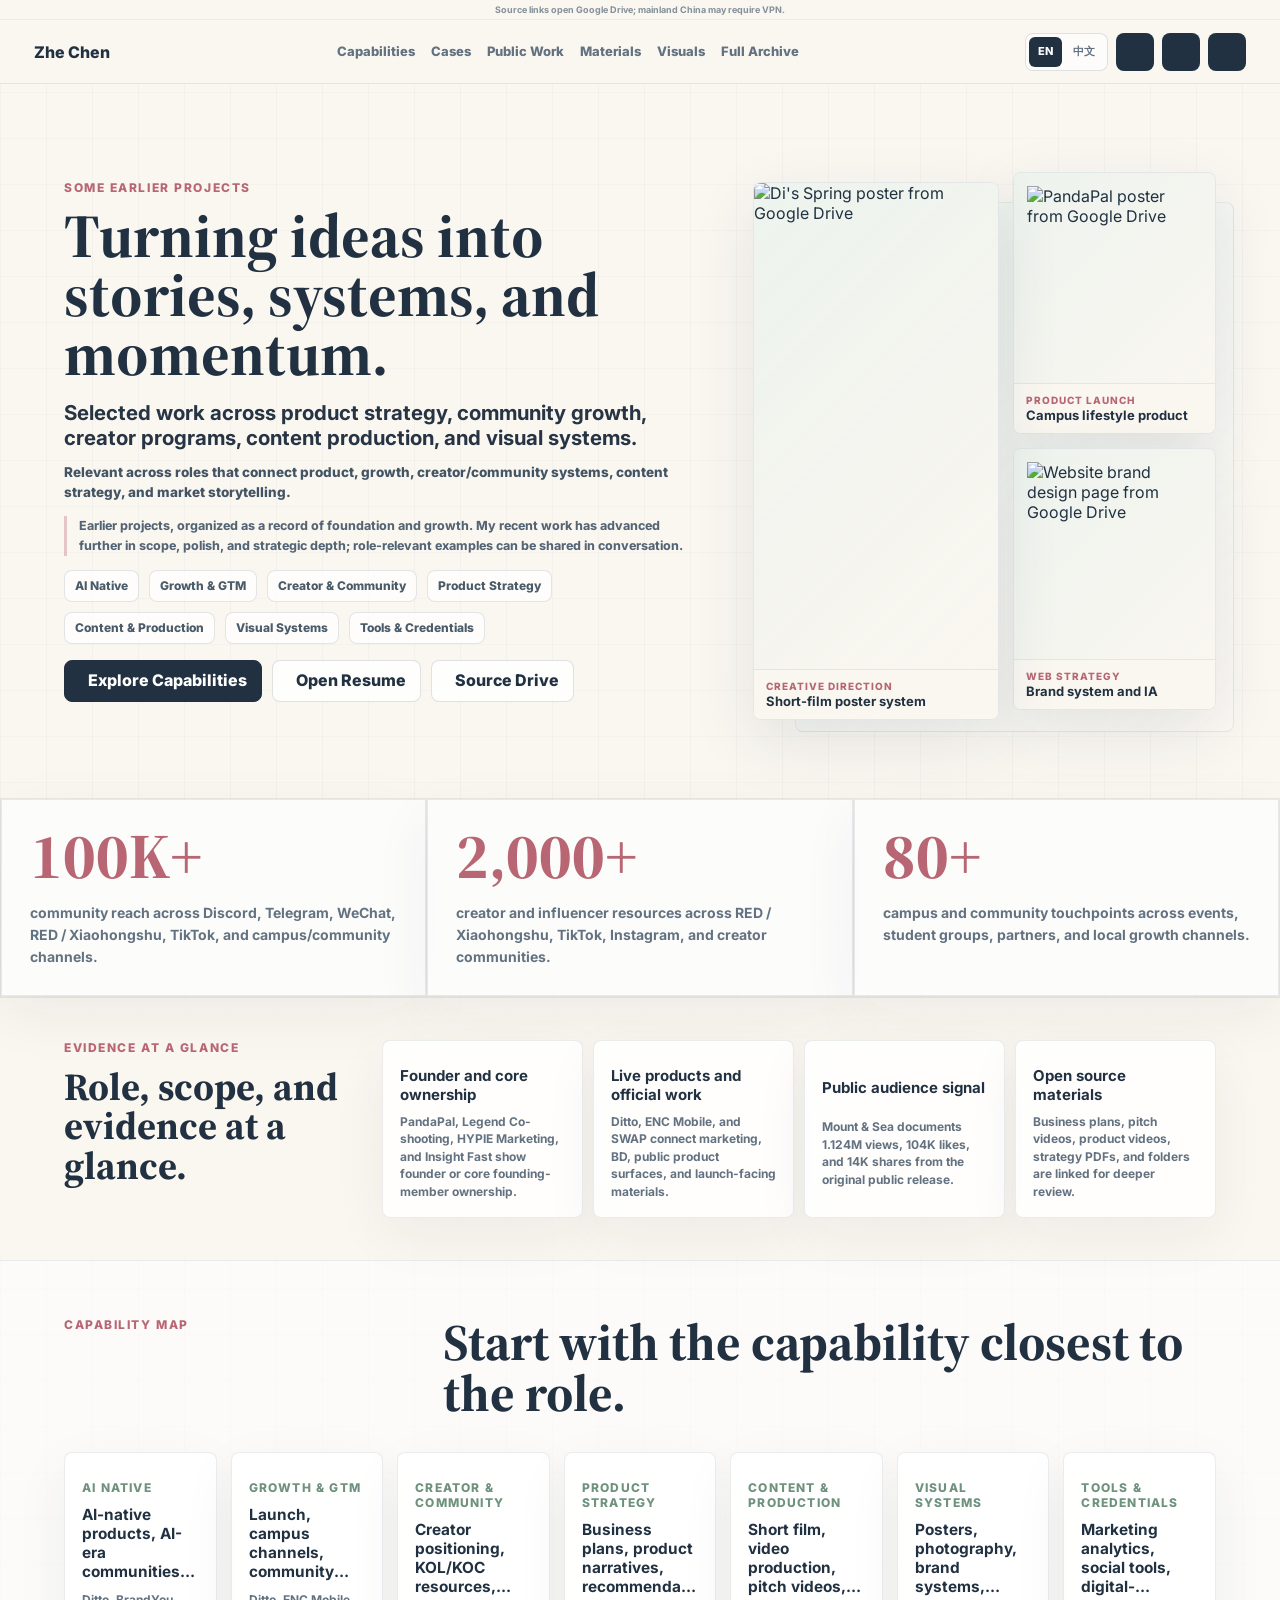
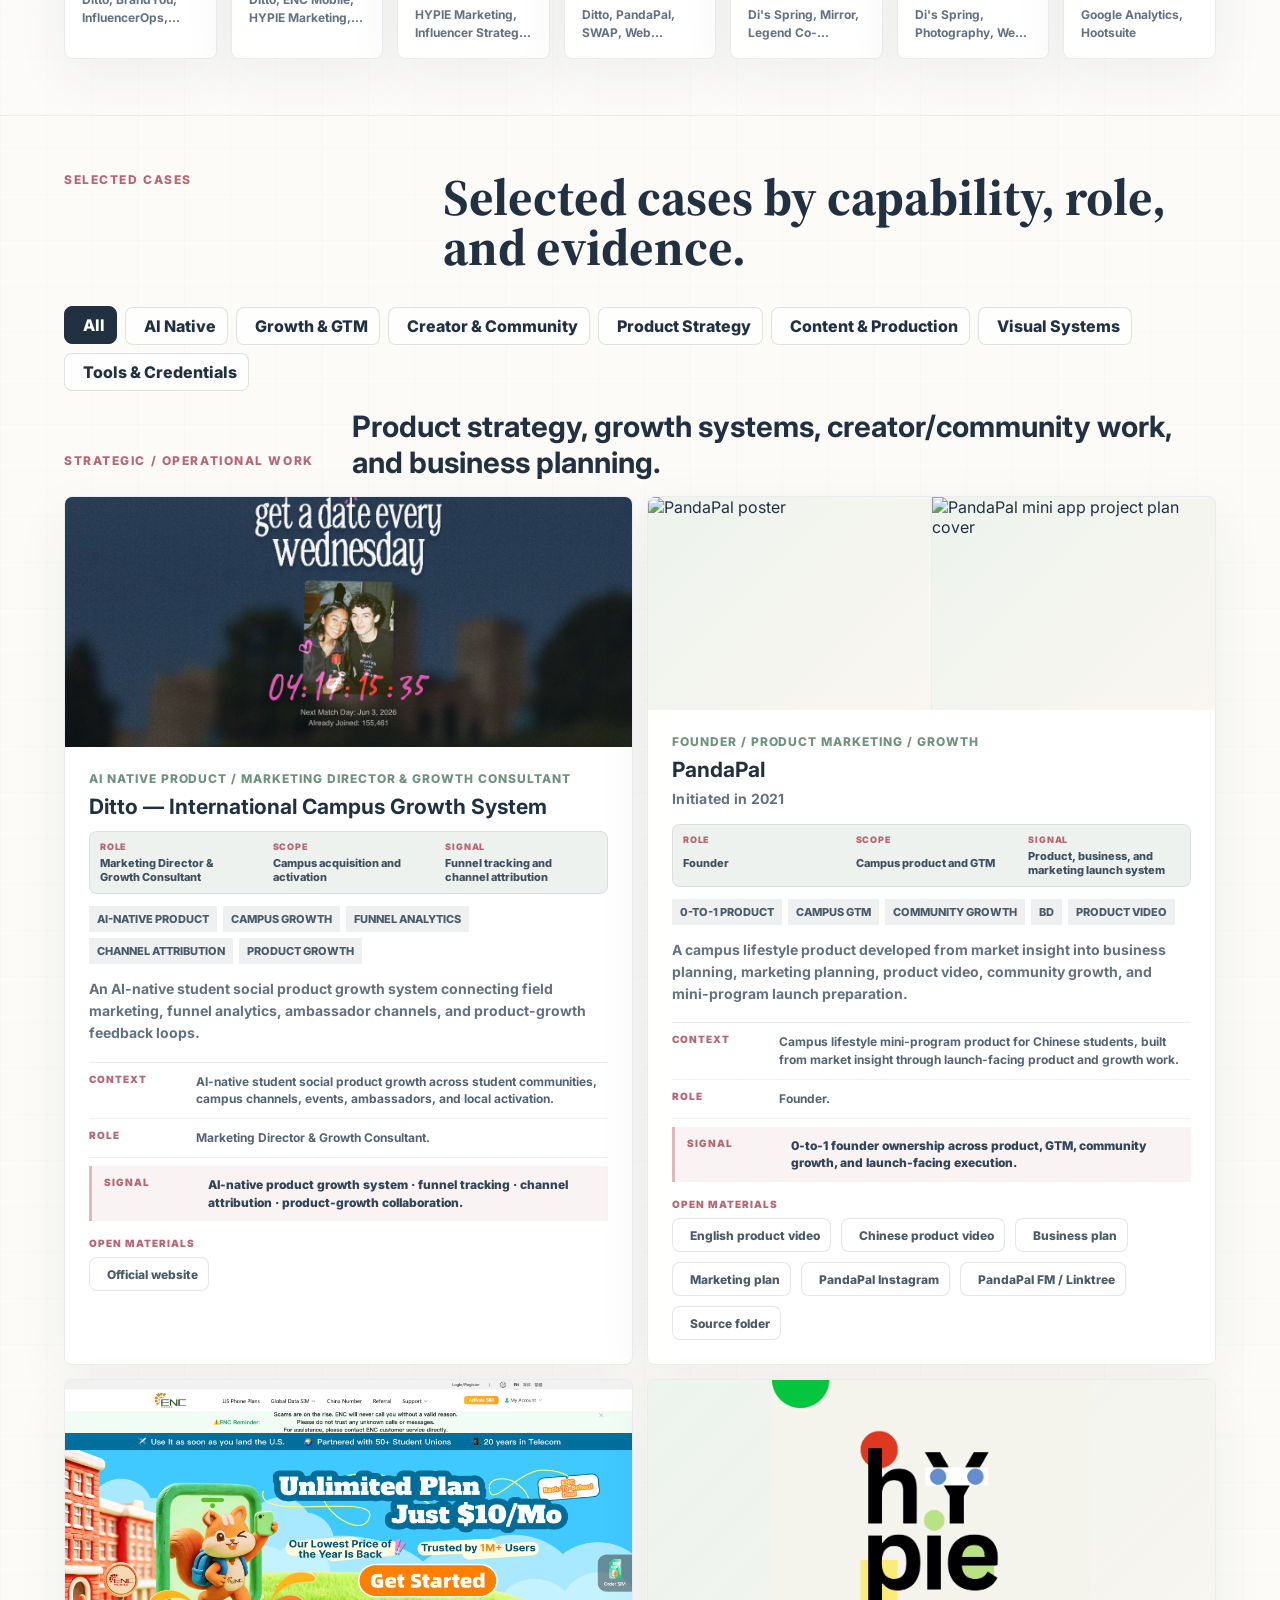
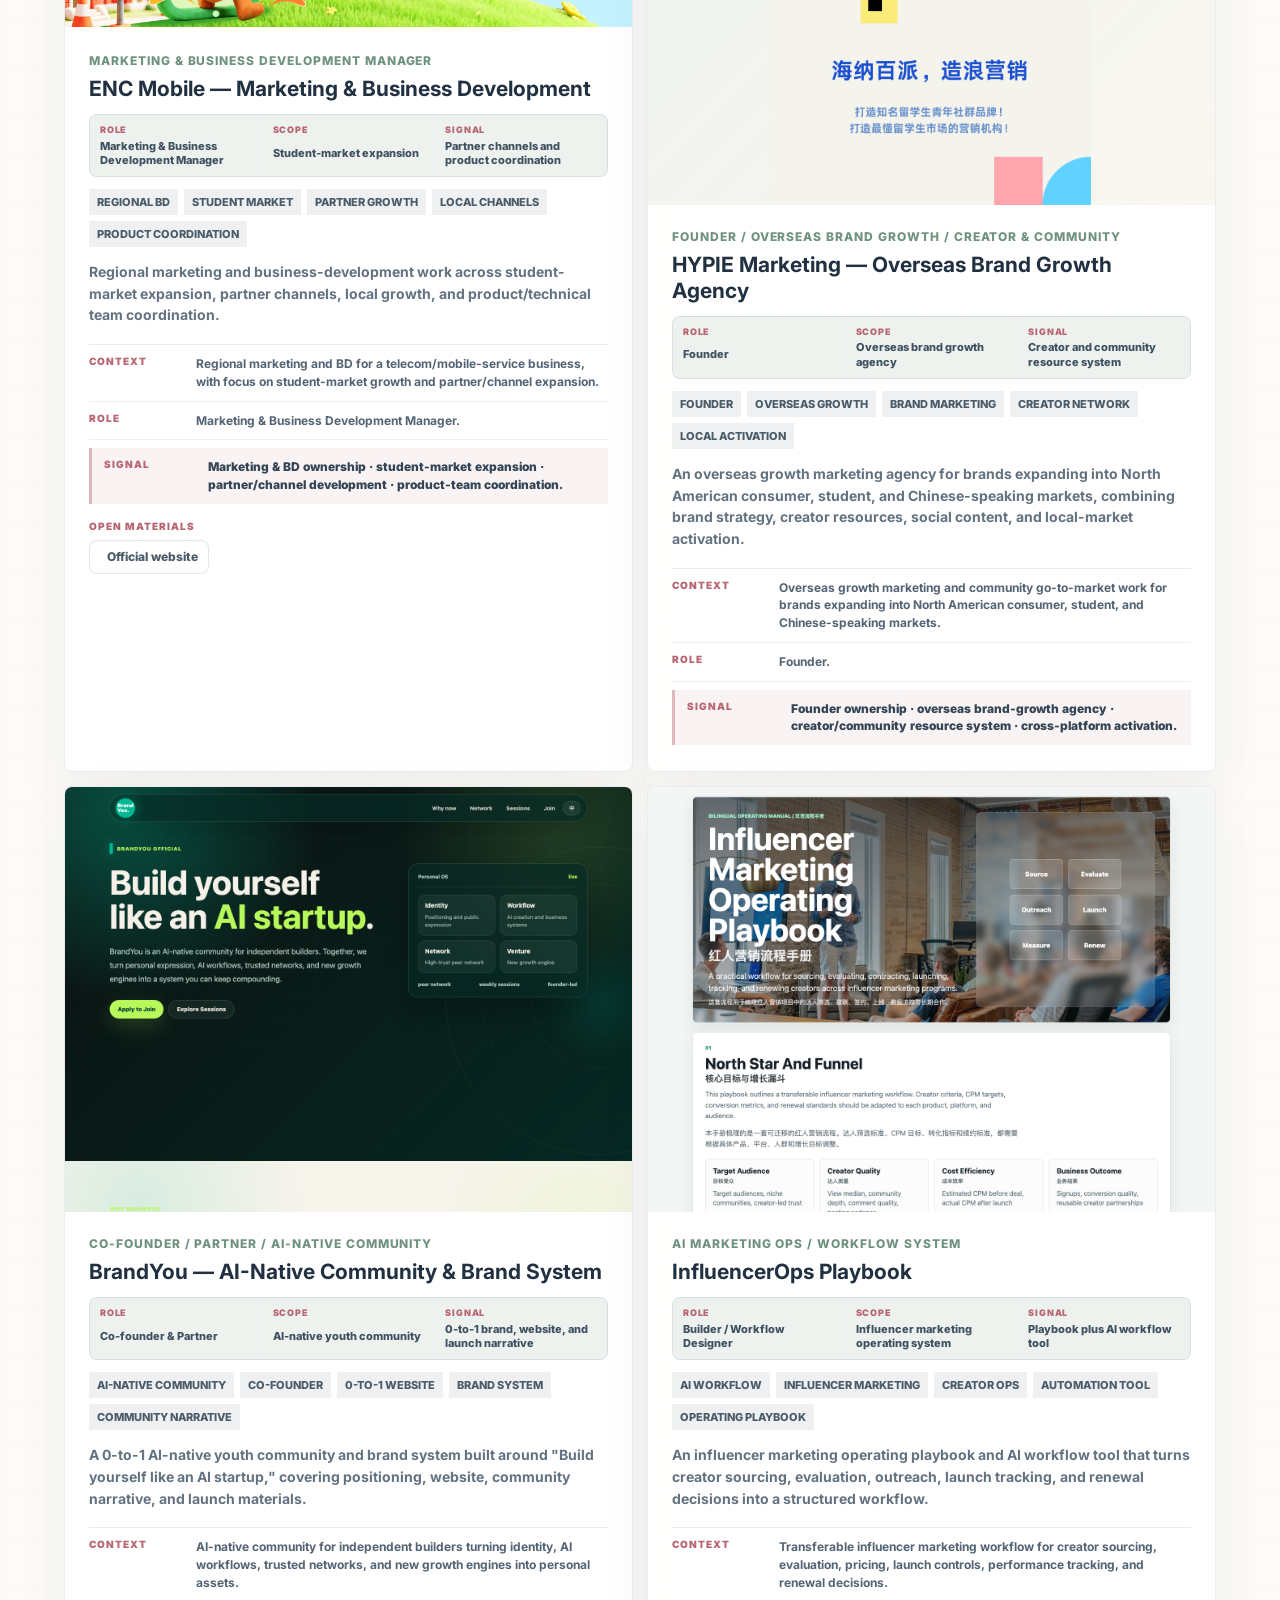
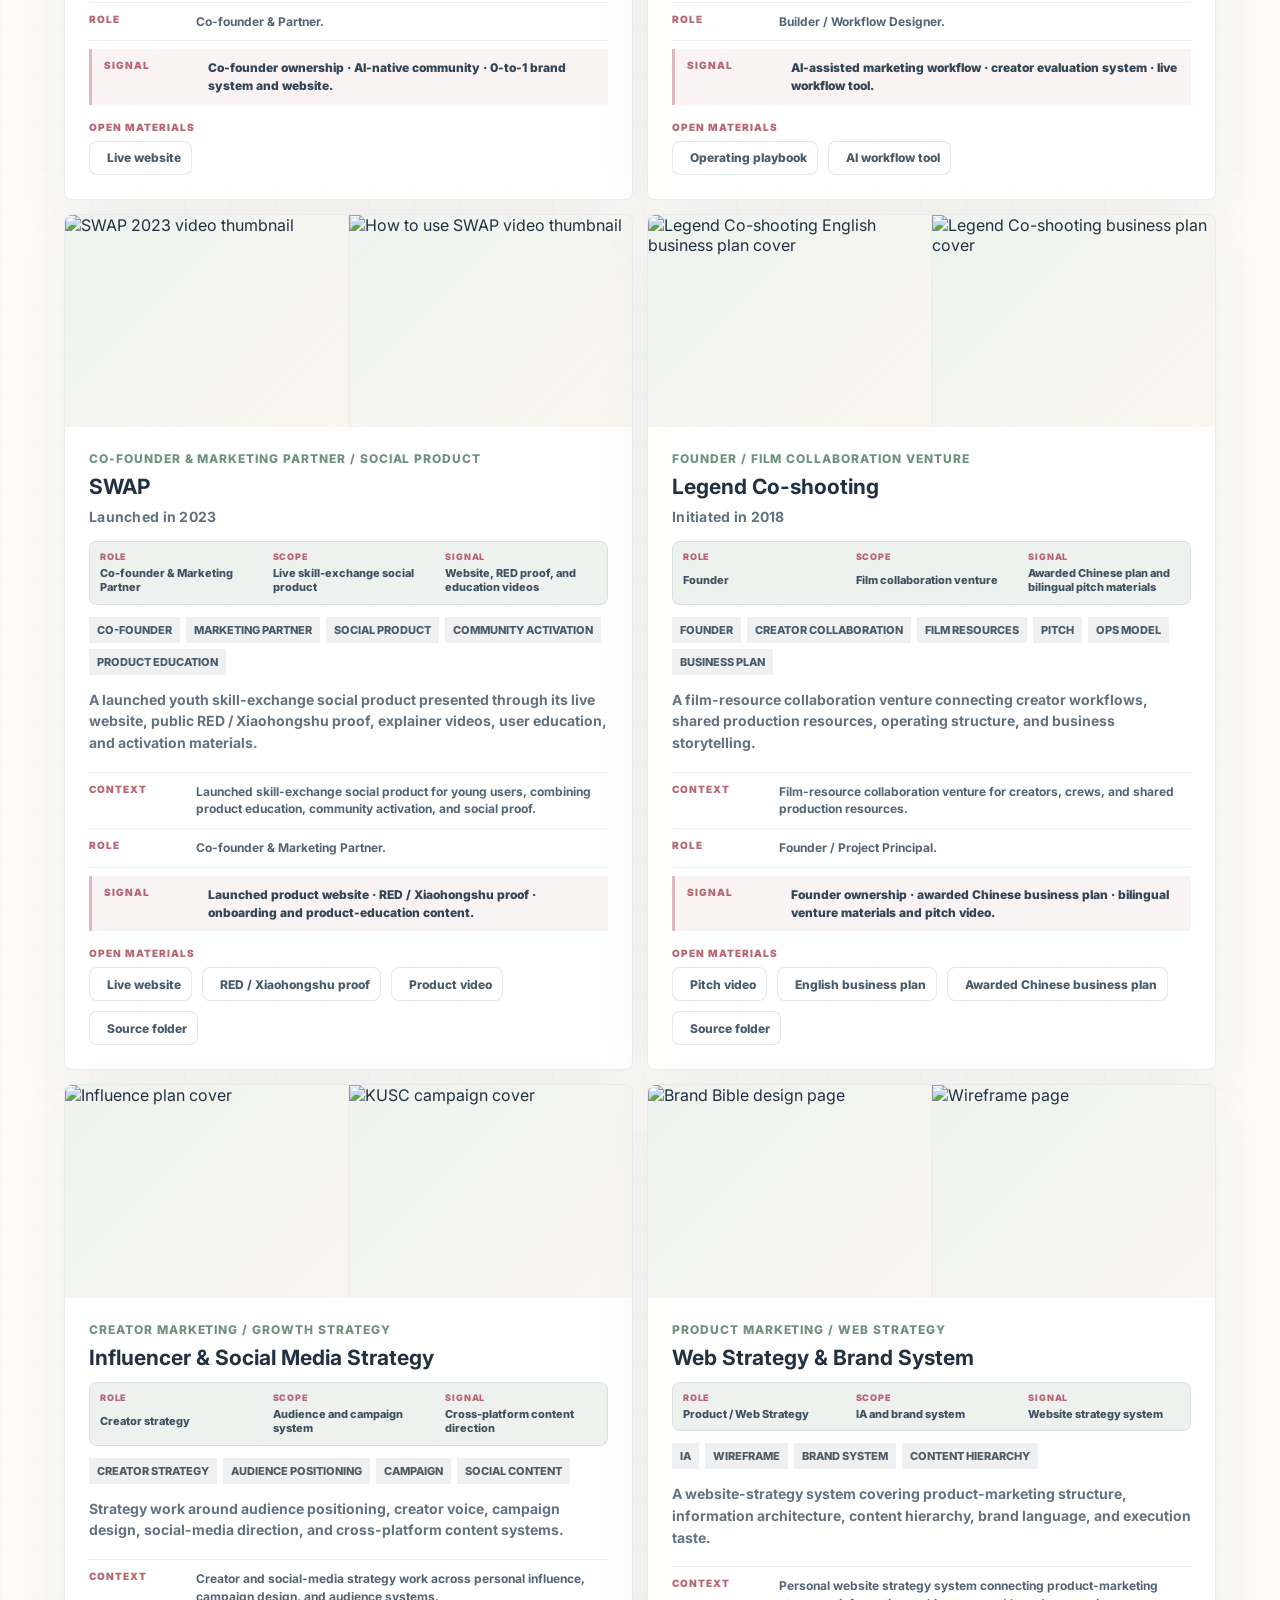
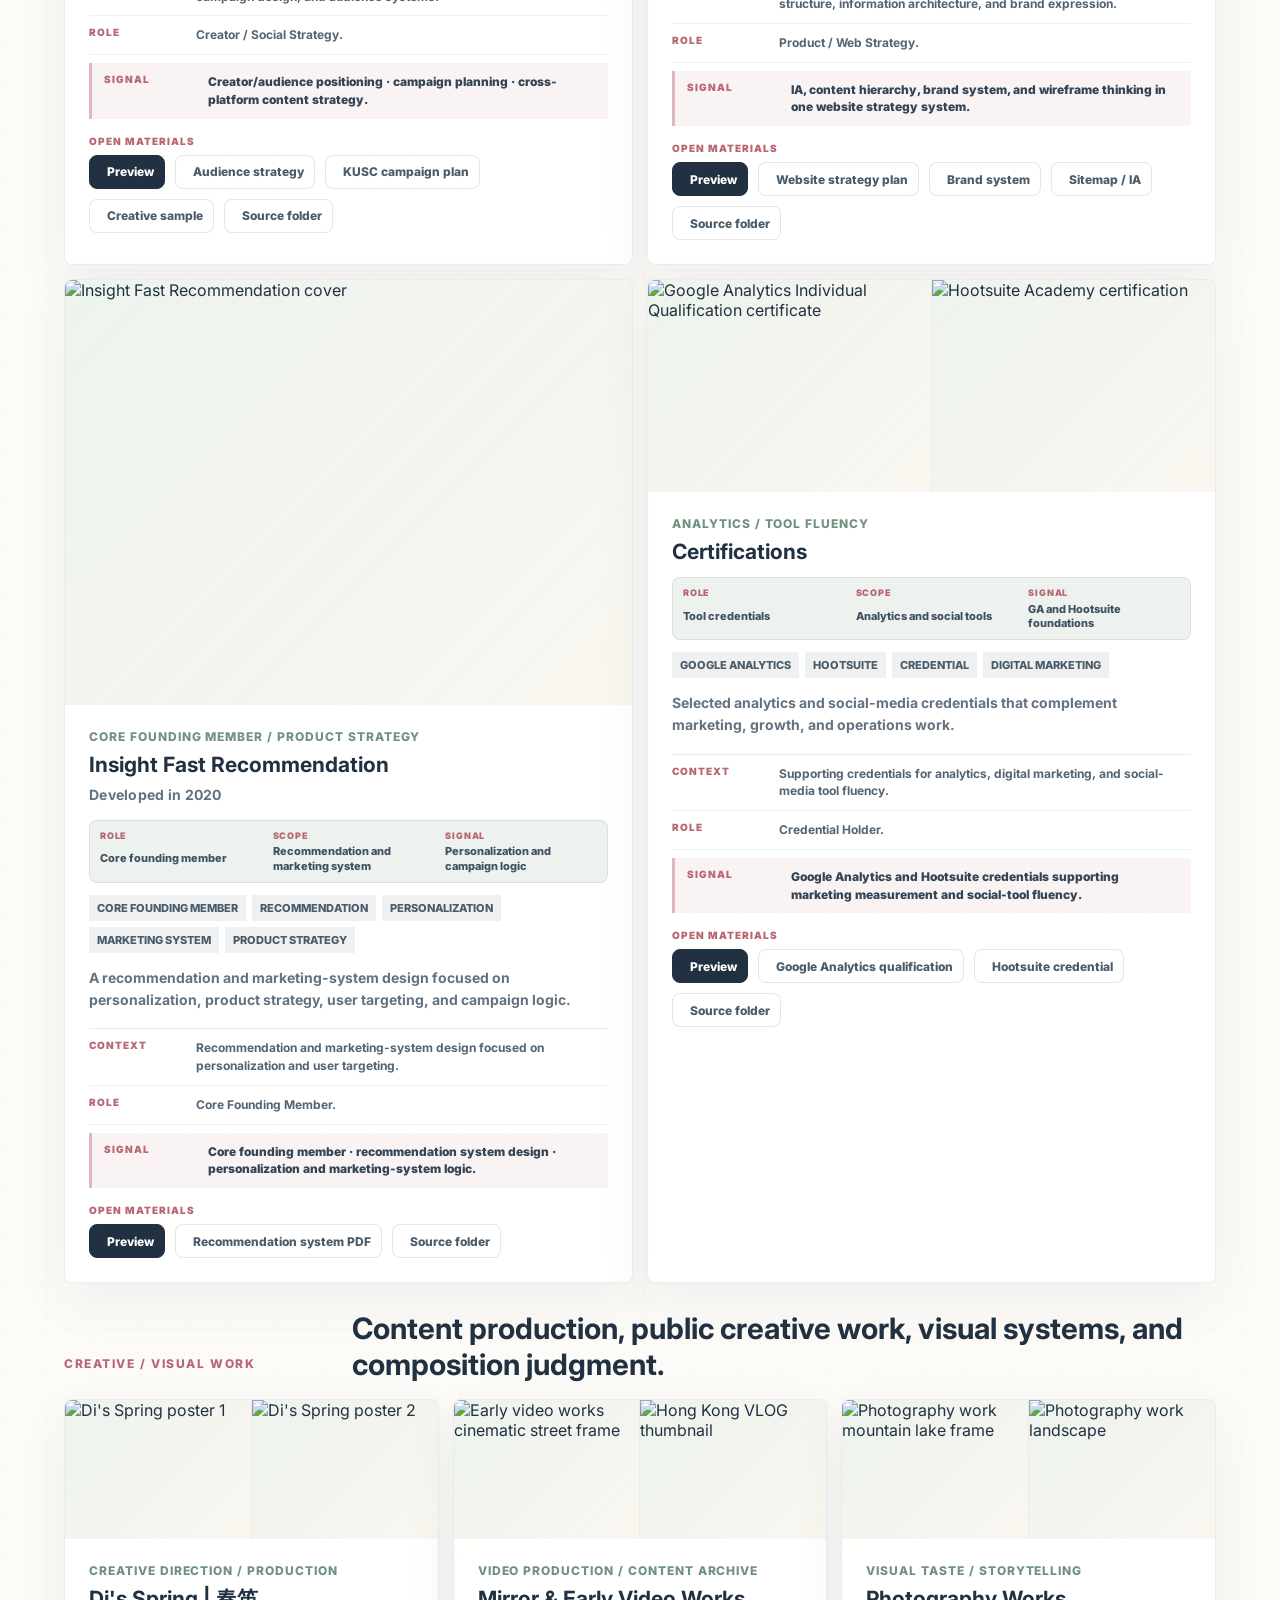
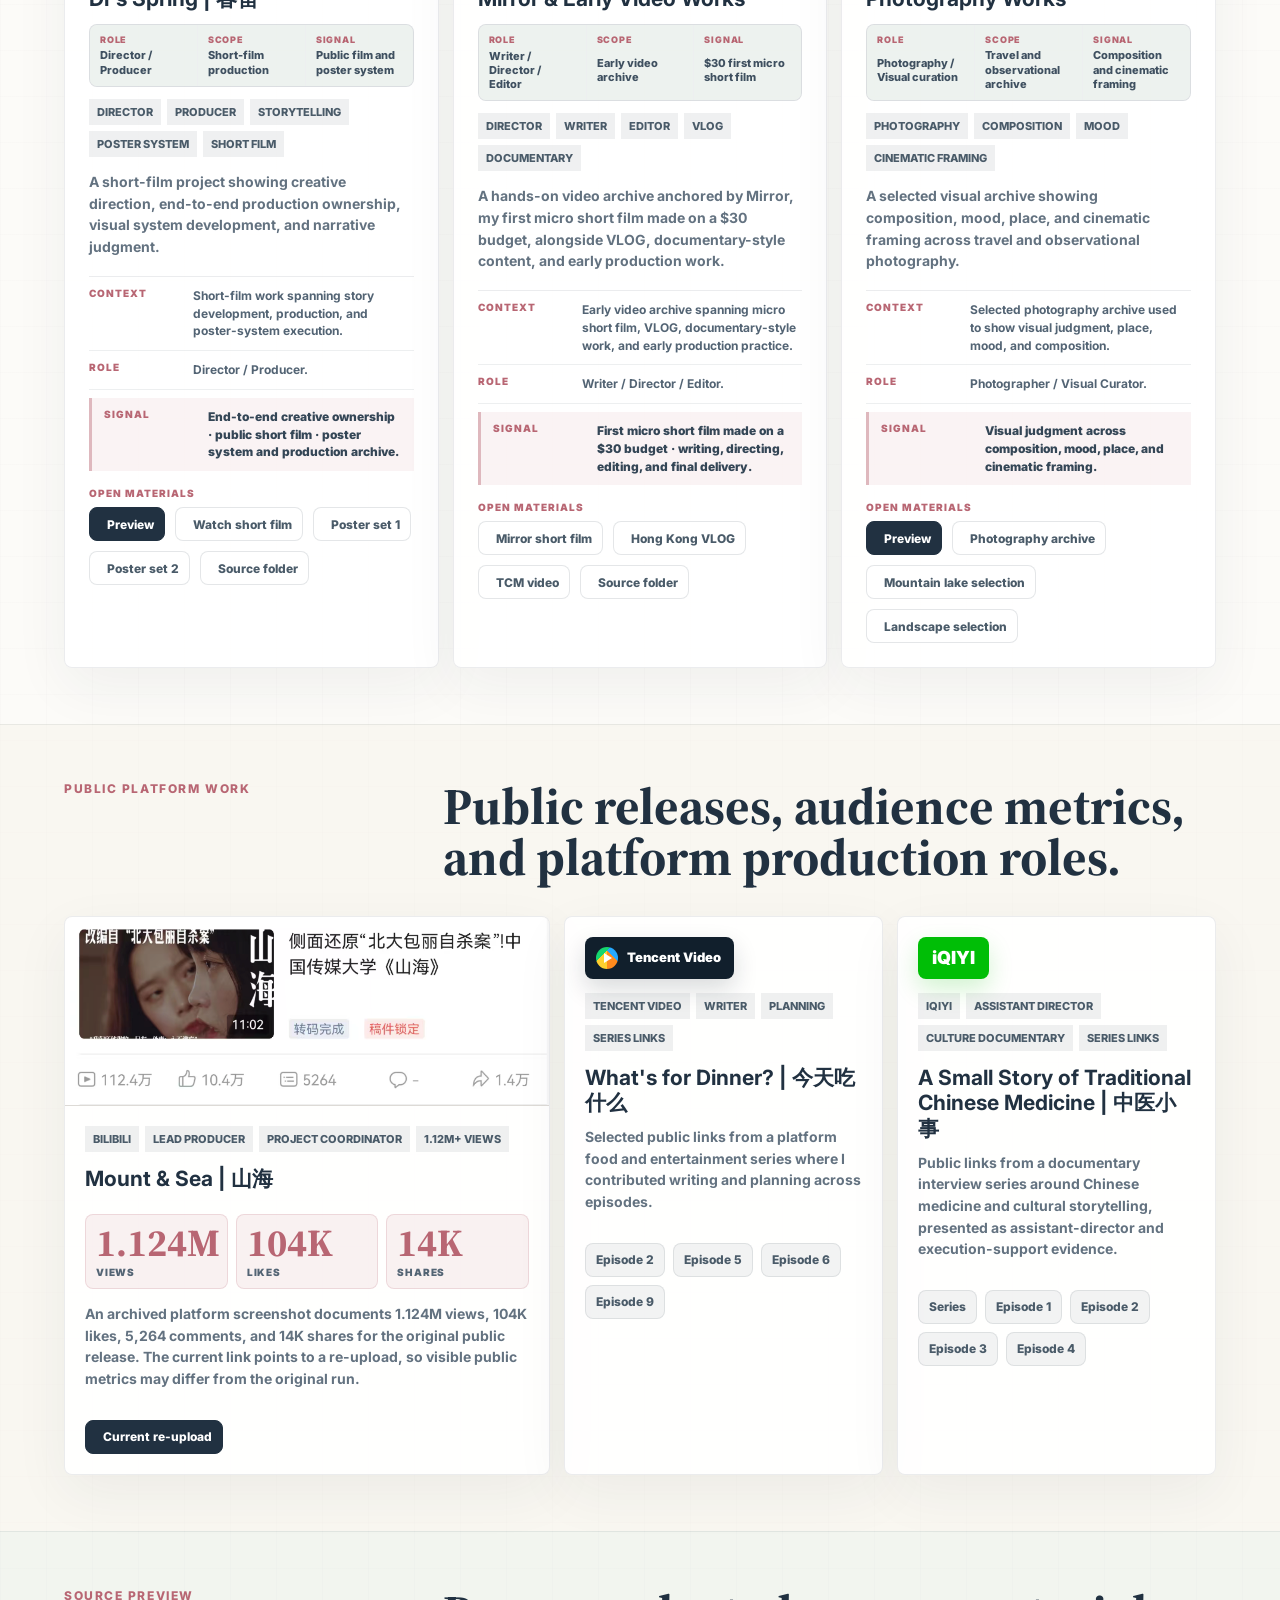
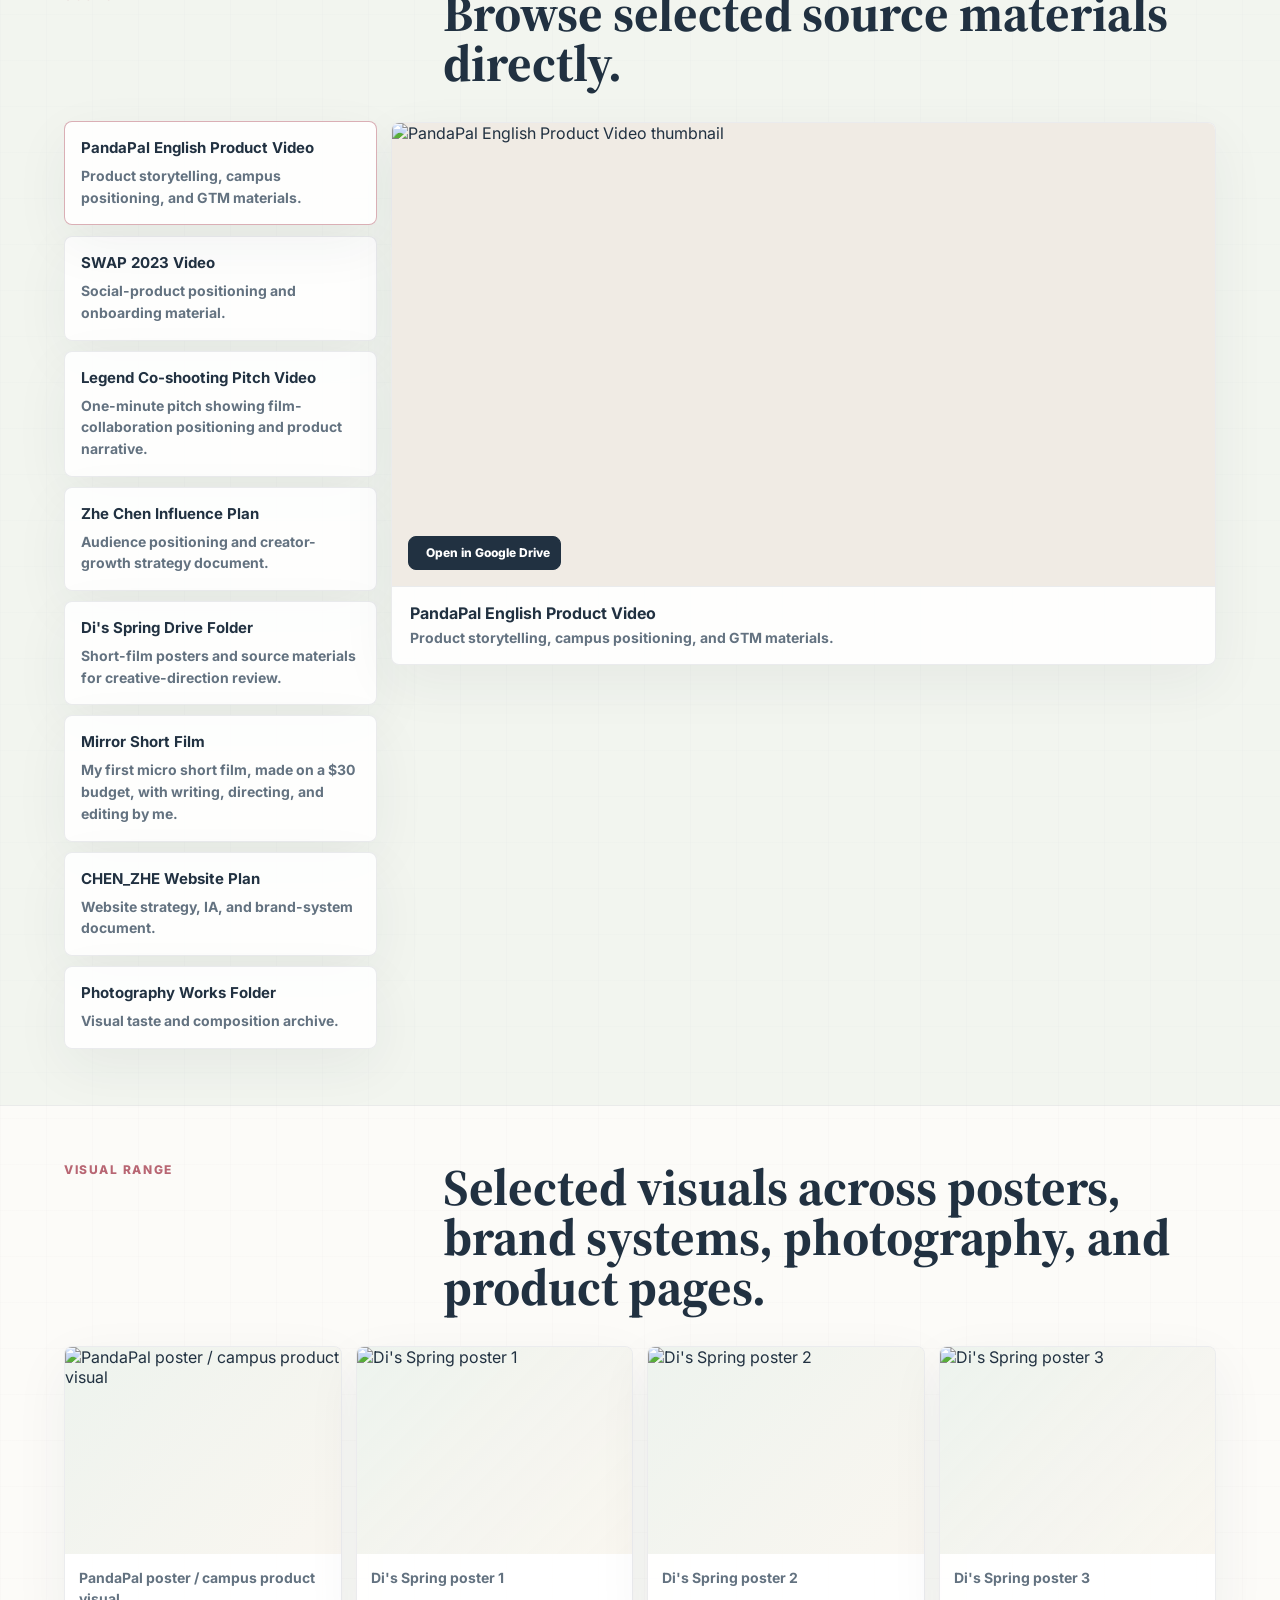
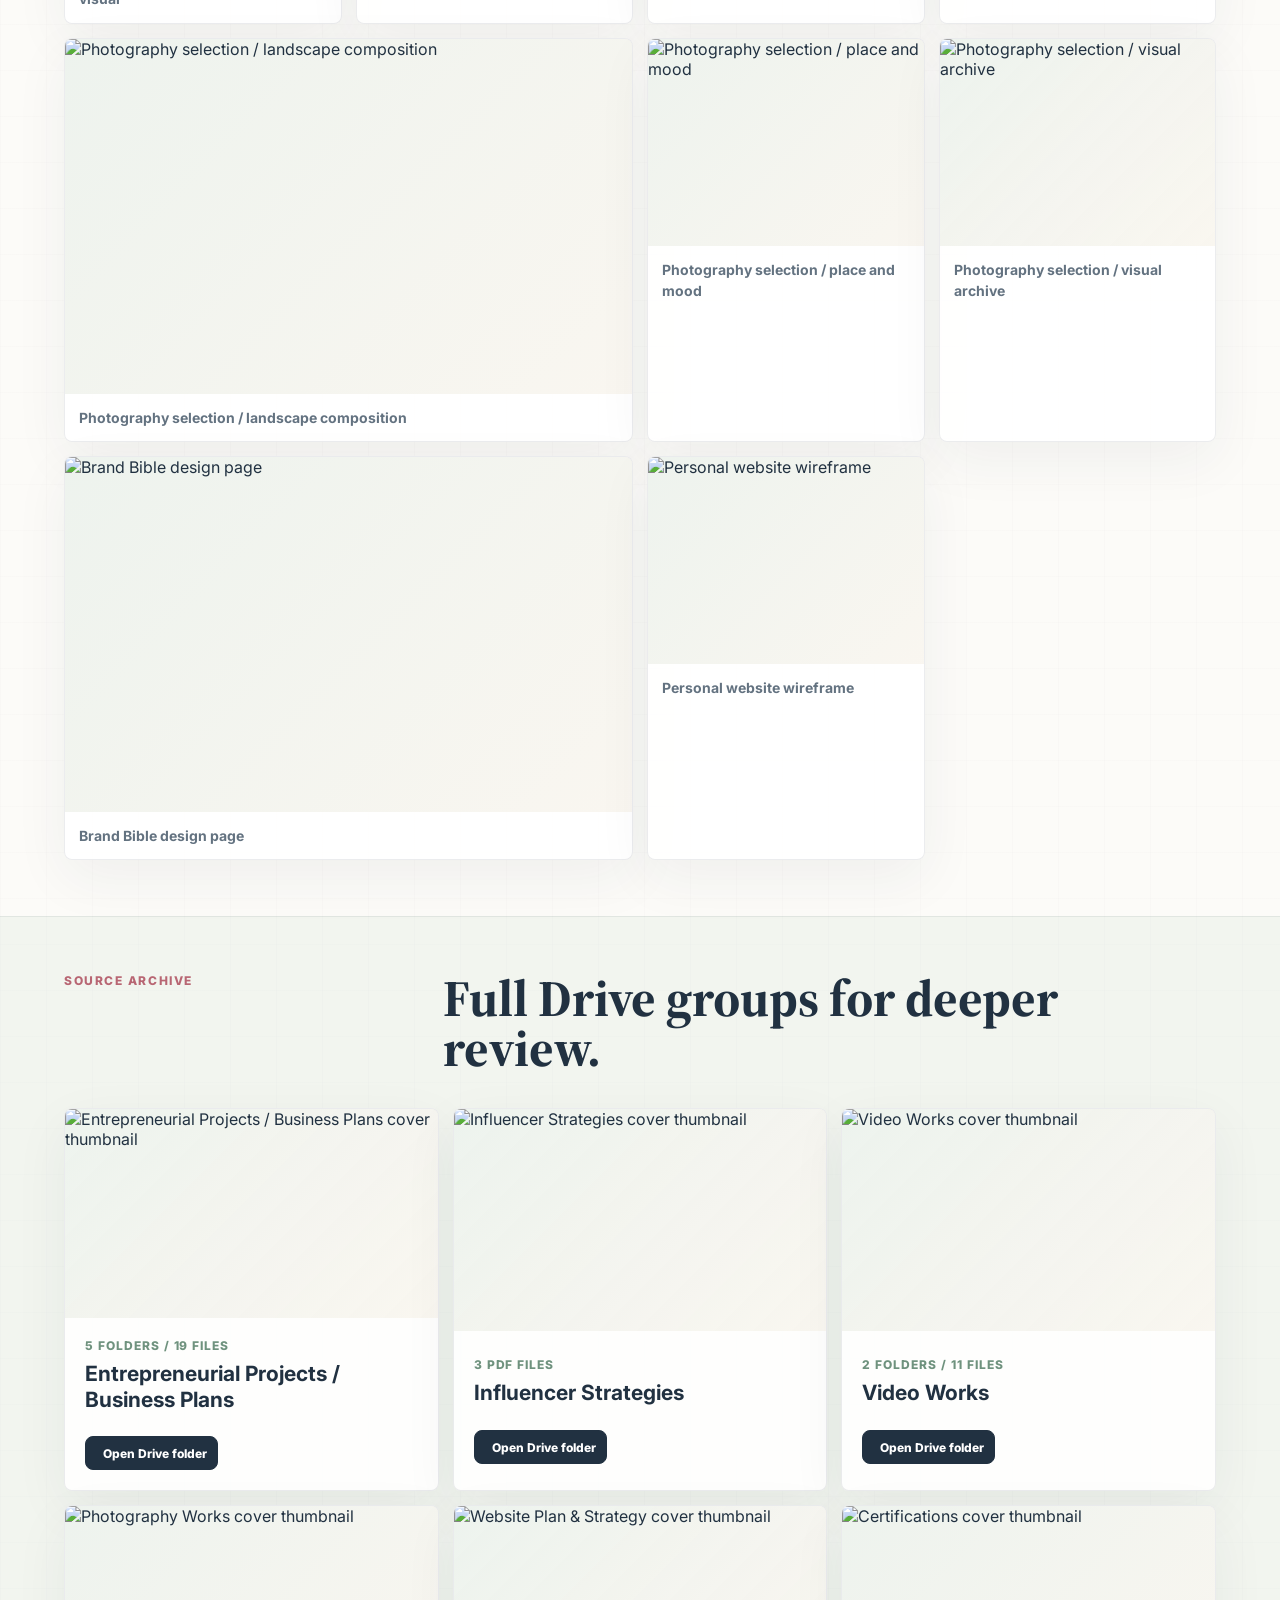
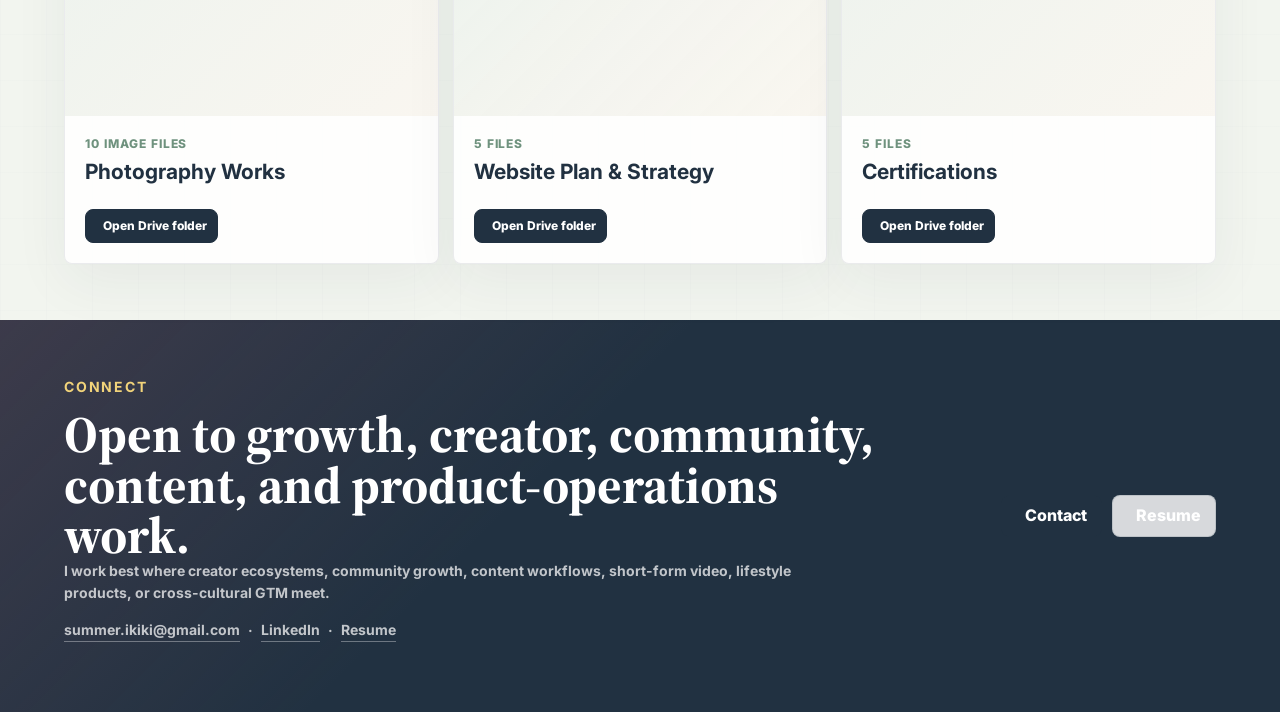
==== commit f71eba7f: "Refine bilingual case structure" ====
--- a/index.html
+++ b/index.html
@@ -14,7 +14,7 @@
       href="https://fonts.googleapis.com/css2?family=Inter:wght@500;600;700;800&amp;family=Noto+Sans+SC:wght@500;700;800&amp;family=Source+Serif+4:opsz,wght@8..60,600;8..60,700&amp;display=swap"
       rel="stylesheet"
     />
-    <link rel="stylesheet" href="./styles.css?v=202605293130" />
+    <link rel="stylesheet" href="./styles.css?v=2026053004" />
   </head>
   <body>
     <div class="access-note" aria-label="Google Drive access note">
@@ -32,6 +32,10 @@
         <a href="#archive">Full Archive <span>完整档案</span></a>
       </nav>
       <div class="top-actions" aria-label="Contact links">
+        <div class="language-toggle" aria-label="Language">
+          <button type="button" data-lang-option="en">EN</button>
+          <button type="button" data-lang-option="zh">中文</button>
+        </div>
         <a class="icon-button" href="https://www.linkedin.com/in/chen-zhe/" target="_blank" rel="noopener noreferrer" aria-label="LinkedIn profile">
           <i data-lucide="user-round"></i>
         </a>
@@ -97,7 +101,7 @@
             <img id="hero-small-a" alt="" />
             <figcaption>
               <span>Product Launch</span>
-              <strong>Campus product concept</strong>
+              <strong>Campus lifestyle product</strong>
             </figcaption>
           </figure>
           <figure class="hero-shot">
@@ -138,7 +142,7 @@
           <article>
             <i data-lucide="badge-check"></i>
             <strong>Founder and core ownership</strong>
-            <span>PandaPal, Legend Co-shooting, HYPIE Marketing, and Insight Fast show founder or core founding-member contribution.</span>
+            <span>PandaPal, Legend Co-shooting, HYPIE Marketing, and Insight Fast show founder or core founding-member ownership.</span>
           </article>
           <article>
             <i data-lucide="radio-tower"></i>
@@ -153,7 +157,7 @@
           <article>
             <i data-lucide="folder-search"></i>
             <strong>Open source materials</strong>
-            <span>Business plans, pitch videos, product demos, strategy PDFs, and folders are linked for deeper review.</span>
+            <span>Business plans, pitch videos, product videos, strategy PDFs, and folders are linked for deeper review.</span>
           </article>
         </div>
       </section>
@@ -189,7 +193,7 @@
           <a class="capability-card" href="#work" data-jump-filter="product">
             <i data-lucide="boxes"></i>
             <span class="capability-label">Product Strategy</span>
-            <h3>Business plans, product narratives, recommendation concepts, IA.</h3>
+            <h3>Business plans, product narratives, recommendation systems, IA.</h3>
             <p>Ditto, PandaPal, SWAP, Web Strategy</p>
           </a>
           <a class="capability-card" href="#work" data-jump-filter="content">
@@ -217,8 +221,8 @@
         <div class="section-heading">
           <p class="section-kicker">Selected Cases</p>
           <div>
-            <h2 id="work-heading-title">Selected cases by capability, contribution, and evidence.</h2>
-            <p class="cn-note" id="work-heading-note">案例按能力、个人贡献和可查看证据组织，方便快速判断与岗位的相关性。</p>
+            <h2 id="work-heading-title">Selected cases by capability, role, and evidence.</h2>
+            <p class="cn-note" id="work-heading-note">案例按能力、角色和可查看证据组织，方便快速判断与岗位的相关性。</p>
           </div>
         </div>
 
@@ -484,6 +488,6 @@
     </dialog>
 
     <script src="https://unpkg.com/lucide@latest/dist/umd/lucide.min.js"></script>
-    <script src="./script.js?v=202605293130"></script>
+    <script src="./script.js?v=2026053004"></script>
   </body>
 </html>
--- a/styles.css
+++ b/styles.css
@@ -94,8 +94,57 @@
 }
 
 .top-actions {
+  align-items: center;
   display: flex;
   gap: 8px;
+}
+
+.language-toggle {
+  align-items: center;
+  background: rgba(255, 255, 255, 0.72);
+  border: 1px solid rgba(33, 49, 65, 0.14);
+  border-radius: 8px;
+  display: inline-flex;
+  gap: 2px;
+  padding: 3px;
+}
+
+.language-toggle button {
+  background: transparent;
+  border: 0;
+  border-radius: 6px;
+  color: var(--muted);
+  cursor: pointer;
+  font-size: 11px;
+  font-weight: 800;
+  line-height: 1;
+  min-height: 30px;
+  padding: 0 9px;
+}
+
+.language-toggle button.is-active {
+  background: var(--ink);
+  color: #fff;
+}
+
+body.lang-zh {
+  font-family: "Noto Sans SC", Inter, ui-sans-serif, system-ui, -apple-system, BlinkMacSystemFont, "Segoe UI", sans-serif;
+}
+
+body.lang-zh h1,
+body.lang-zh h2 {
+  font-family: "Noto Sans SC", "PingFang SC", "Microsoft YaHei", sans-serif;
+  font-weight: 800;
+  line-height: 1.08;
+}
+
+body.lang-en .cn-note,
+body.lang-en .navlinks a span,
+body.lang-en .button small,
+body.lang-en .role-line span,
+body.lang-en .portfolio-context span,
+body.lang-en .case-brief .case-signal small {
+  display: none;
 }
 
 .navlinks {
@@ -1305,6 +1354,11 @@
     gap: 6px;
   }
 
+  .language-toggle button {
+    min-height: 28px;
+    padding: 0 7px;
+  }
+
   .icon-button {
     width: 36px;
   }
@@ -1375,6 +1429,16 @@
   .topbar {
     grid-template-columns: 1fr auto;
     padding: 0 18px;
+  }
+
+  .language-toggle {
+    padding: 2px;
+  }
+
+  .language-toggle button {
+    font-size: 10px;
+    min-height: 27px;
+    padding: 0 6px;
   }
 
   .navlinks {
@@ -1497,6 +1561,10 @@
     display: none;
   }
 
+  body.lang-zh .hero-copy > .cn-note {
+    display: block;
+  }
+
   .hero-actions {
     grid-template-columns: 1fr 1fr;
   }
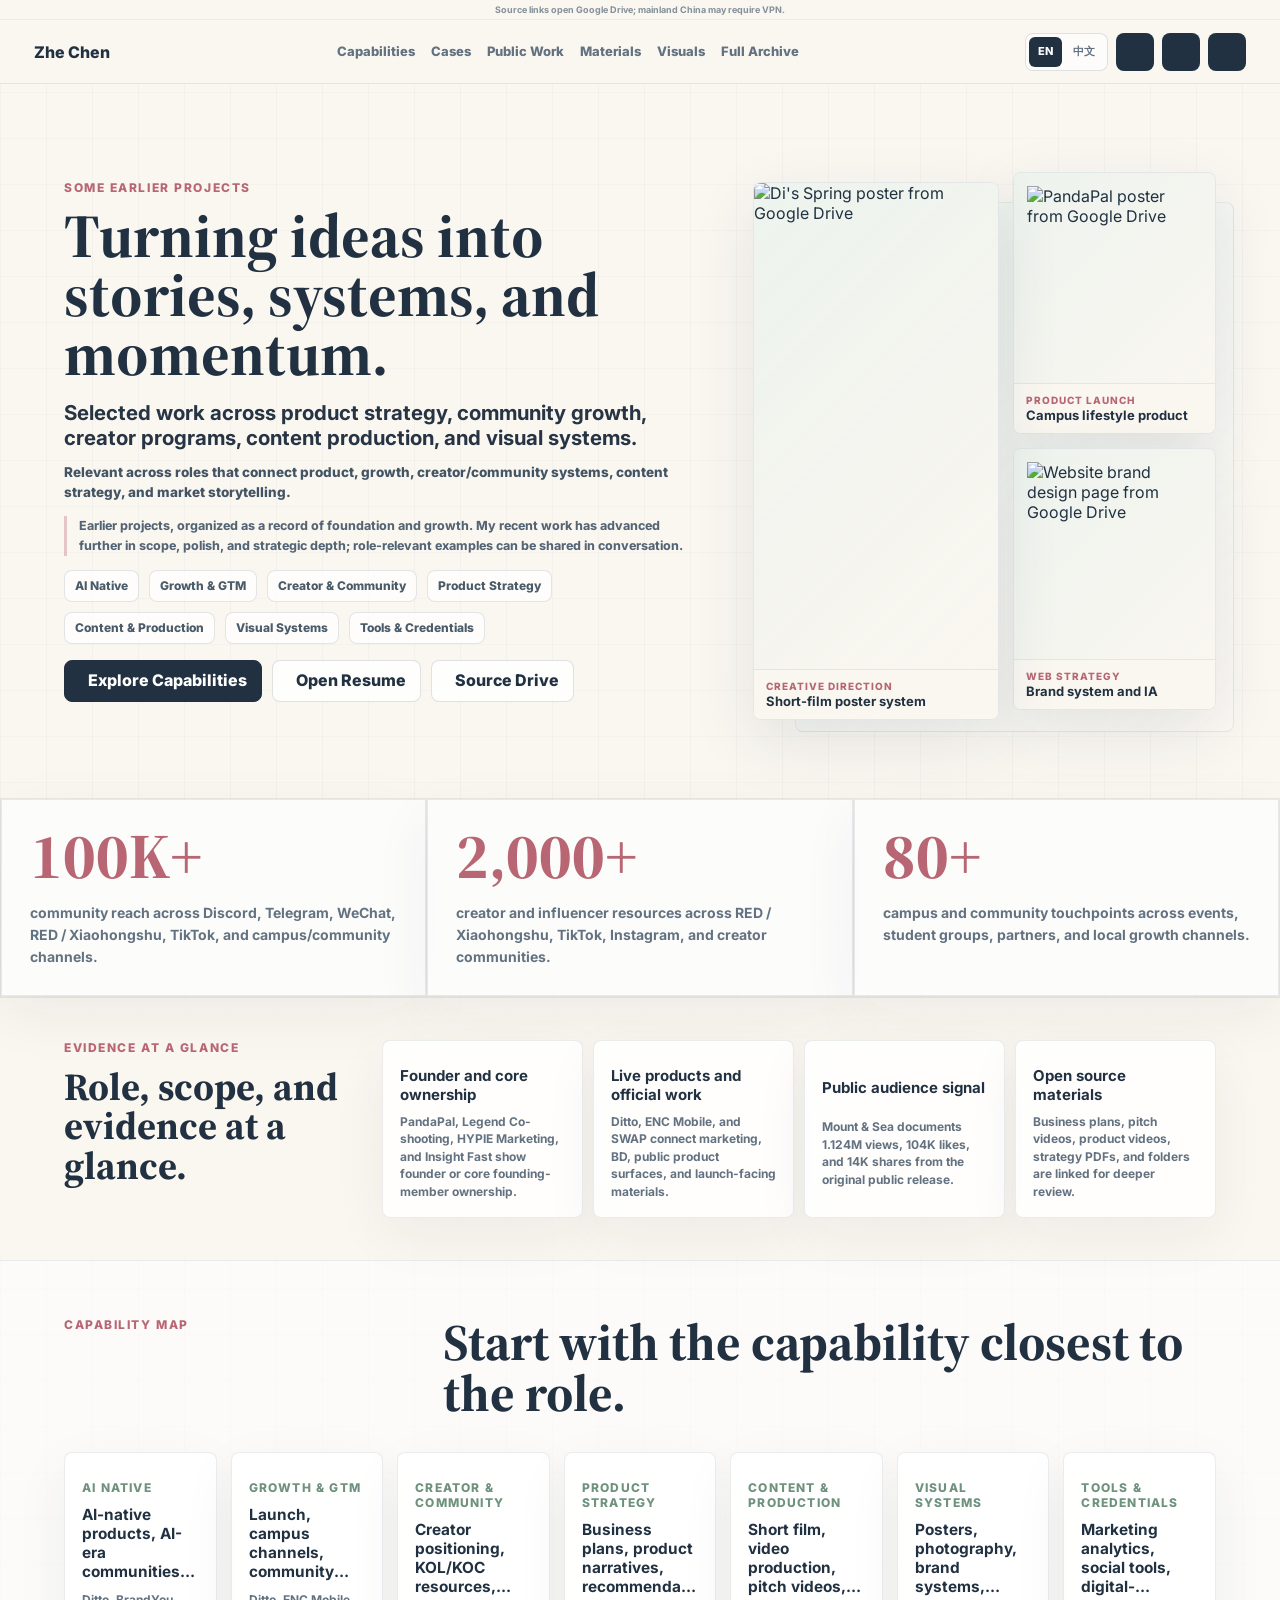
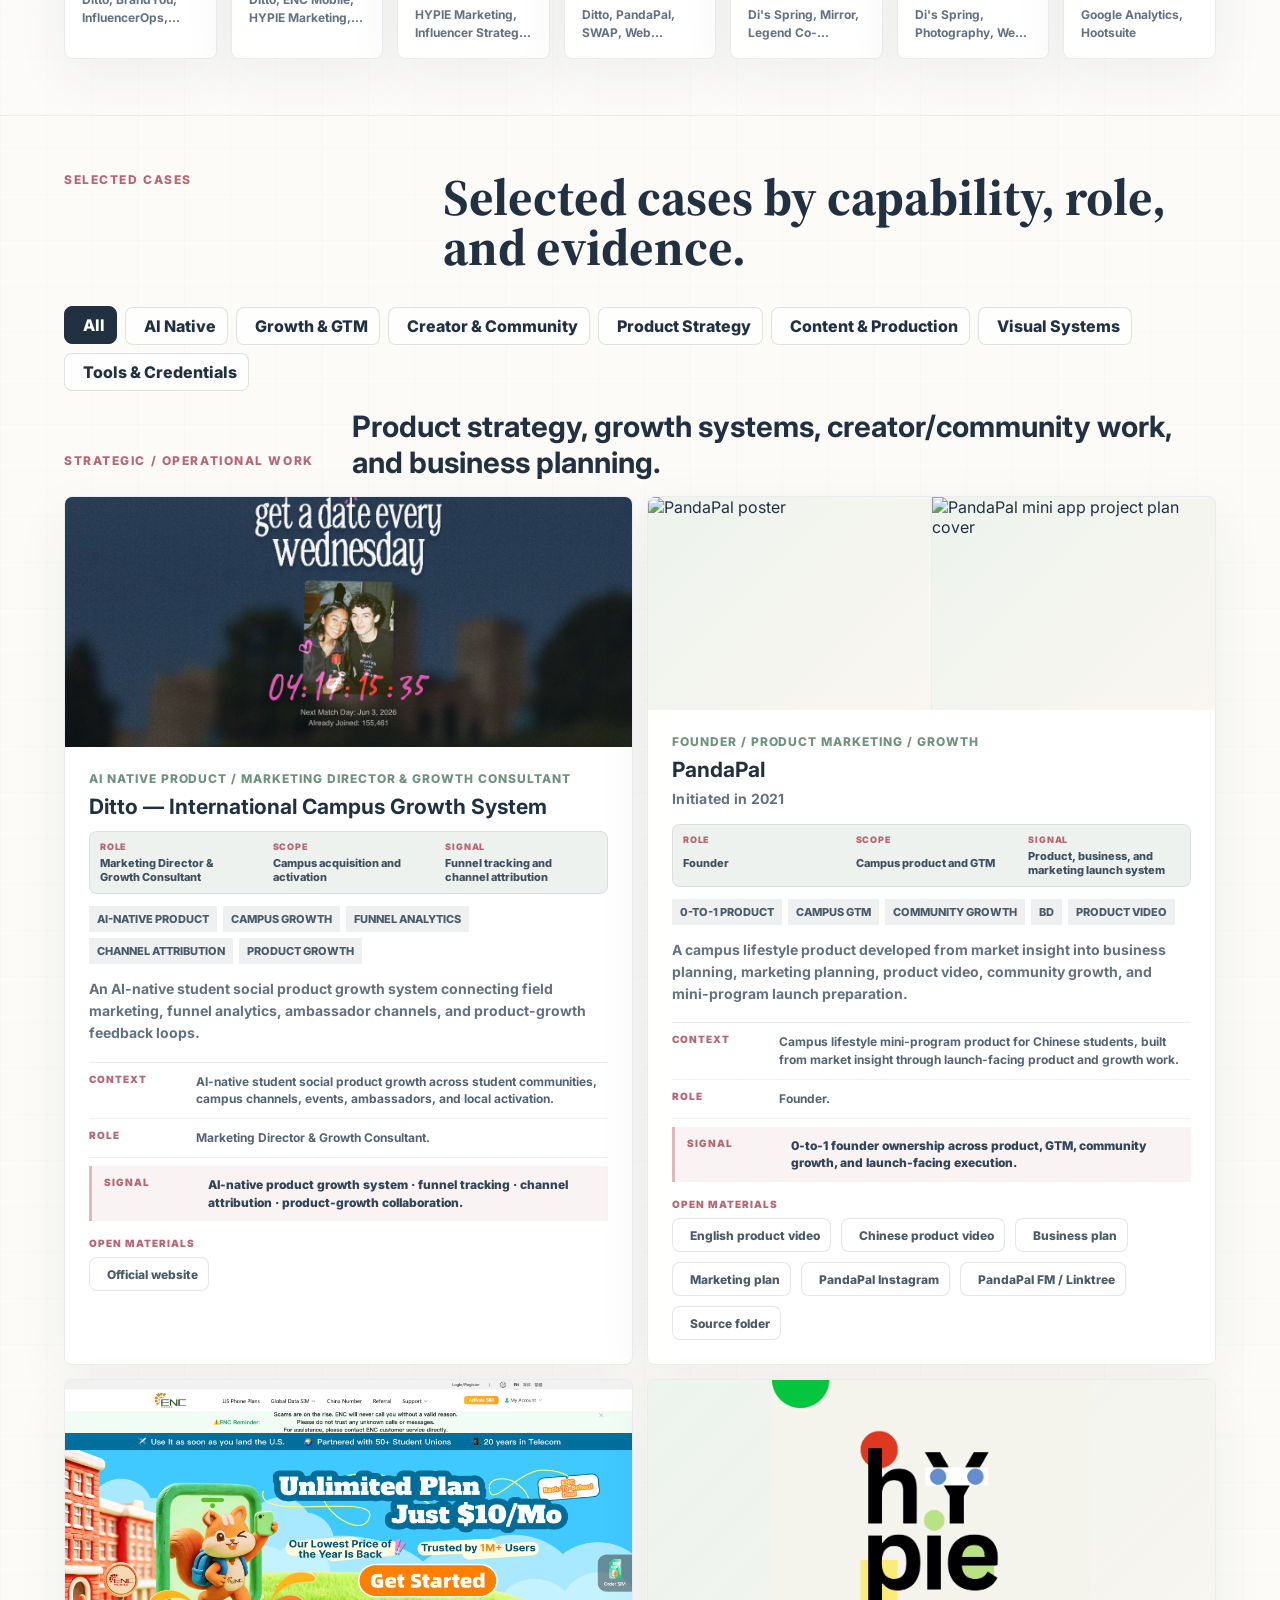
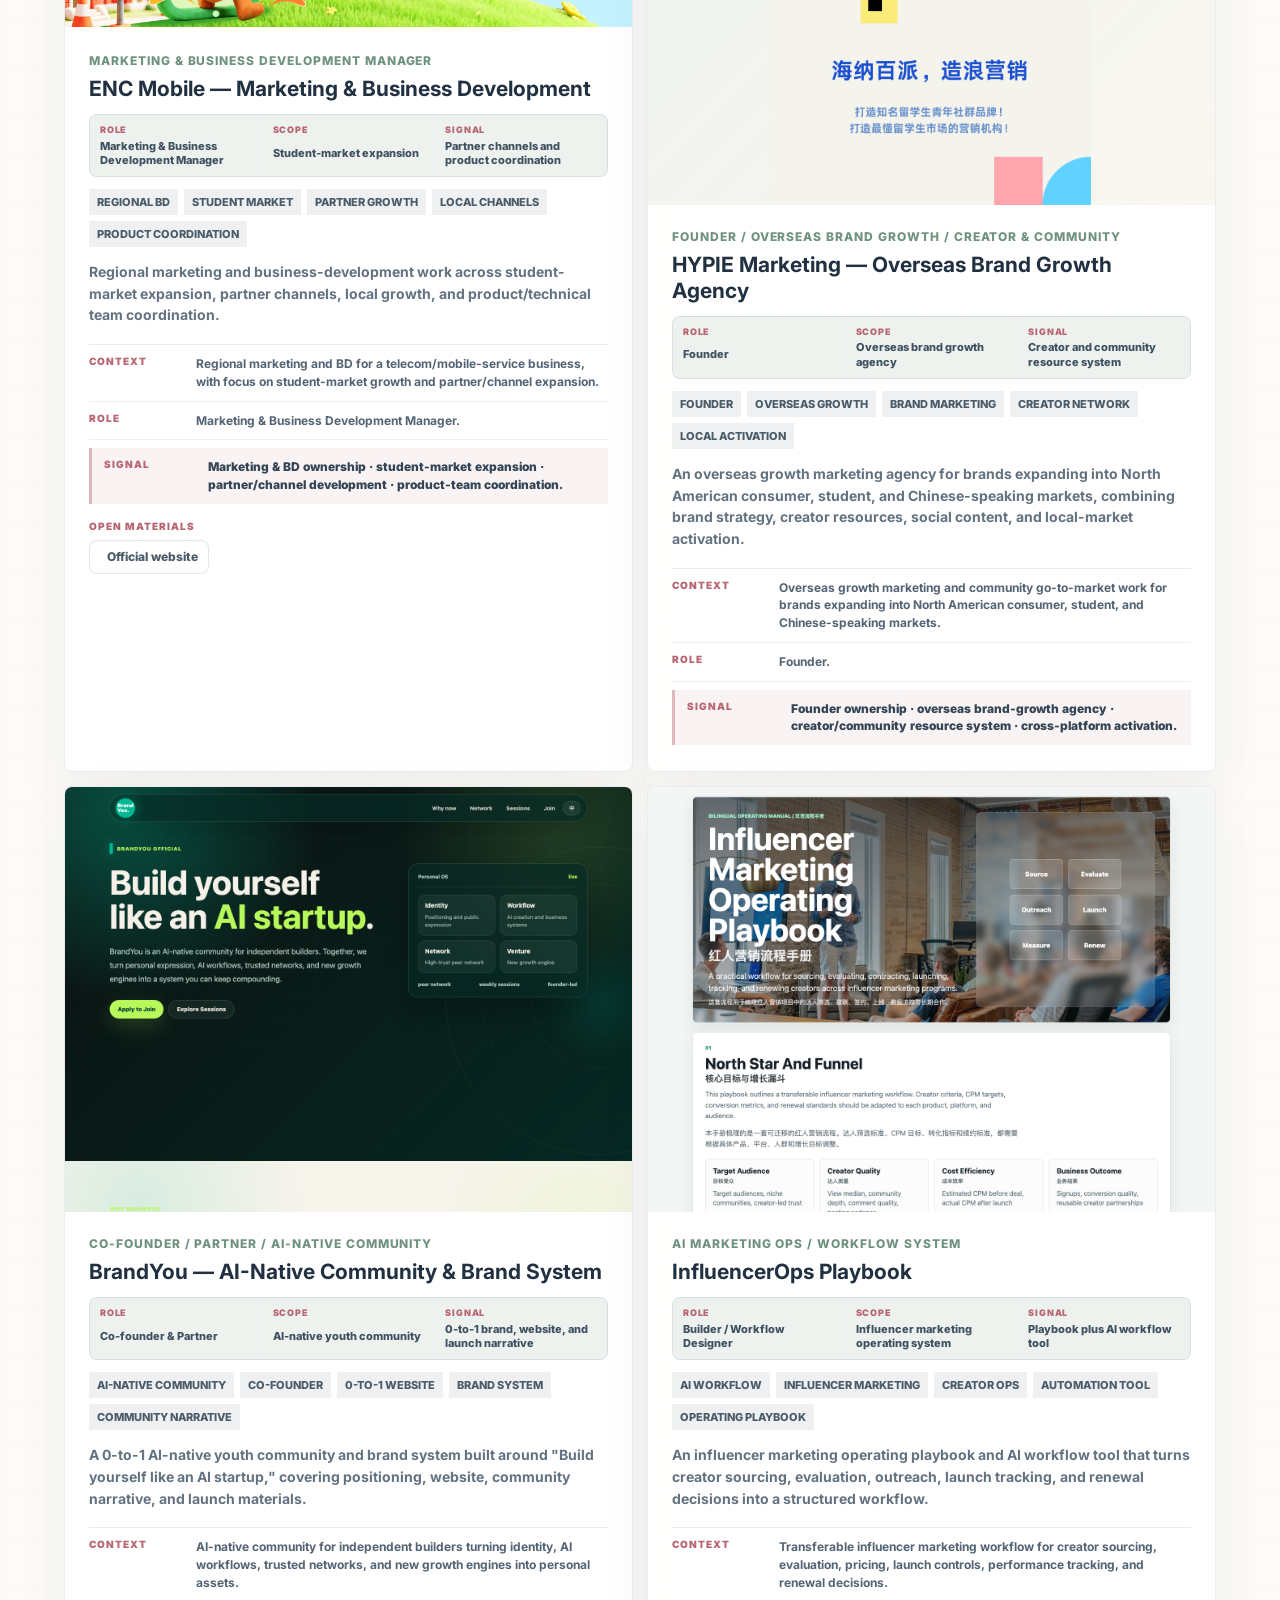
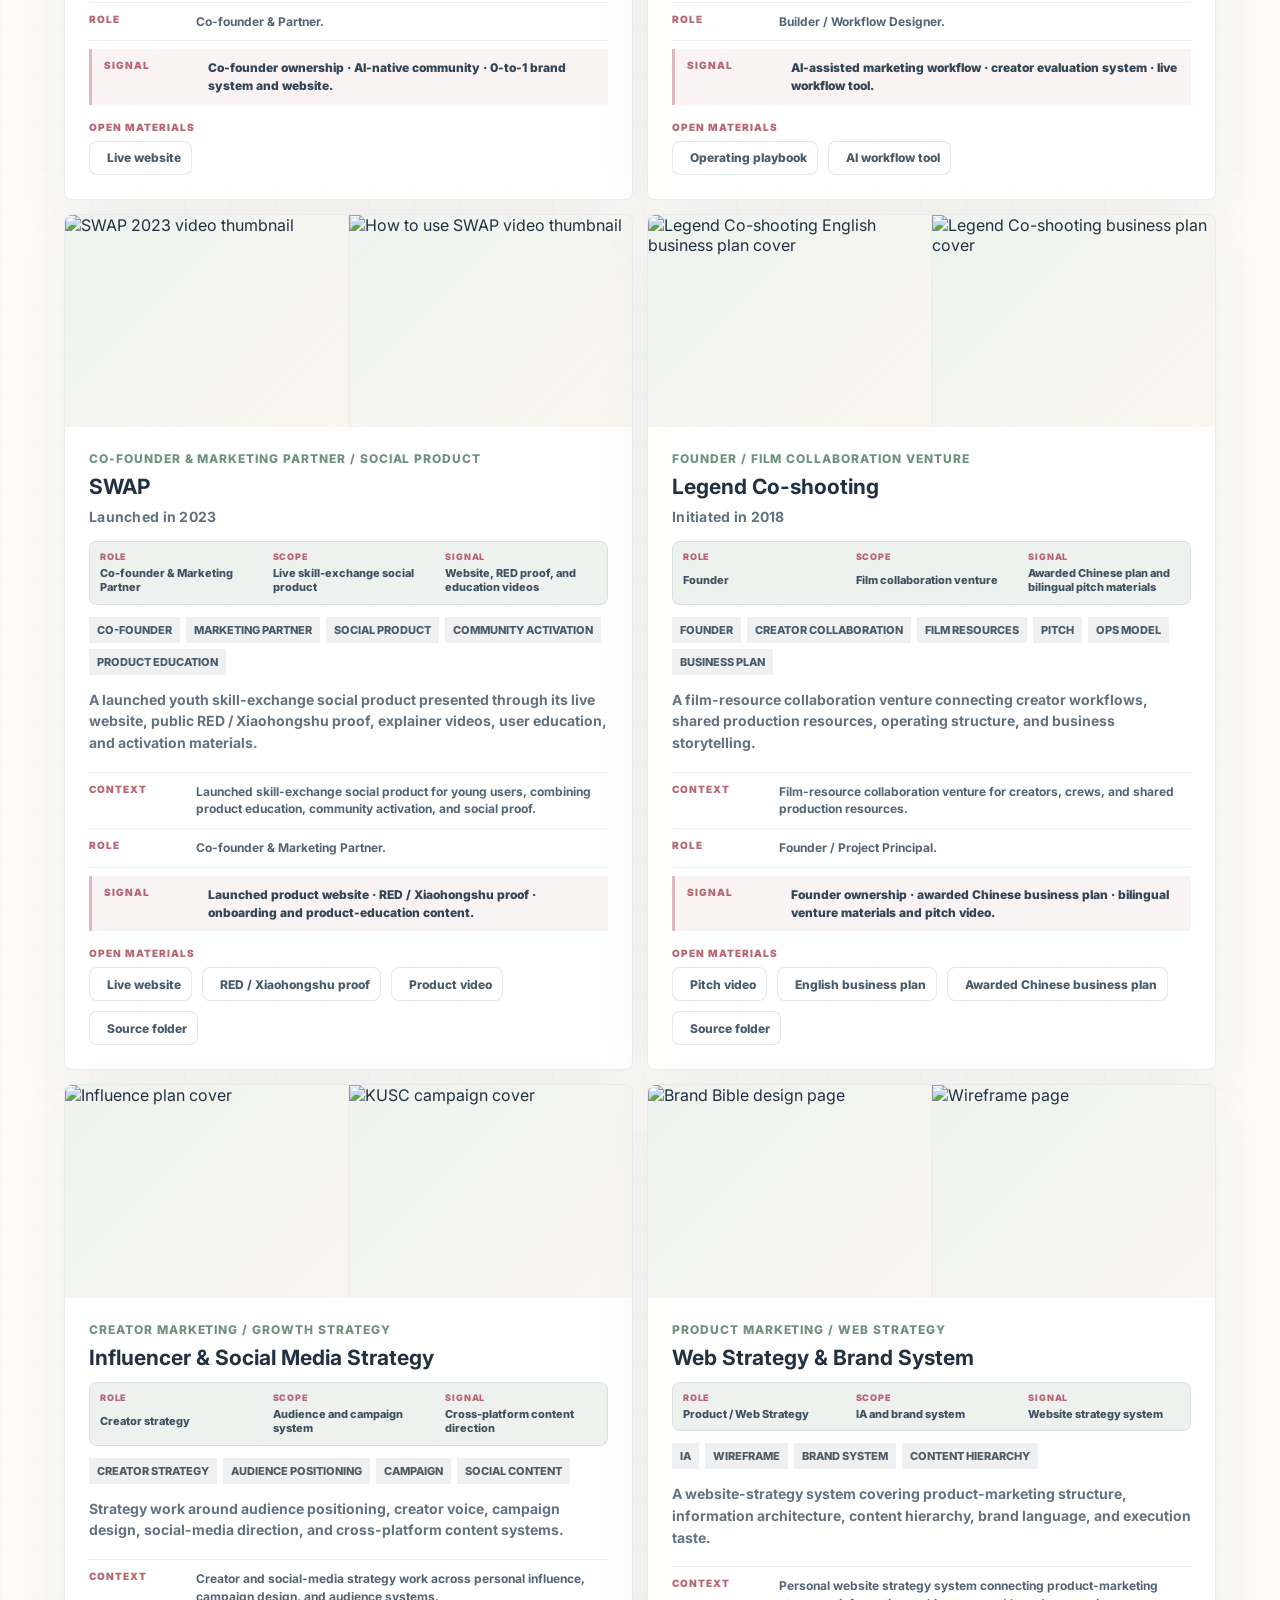
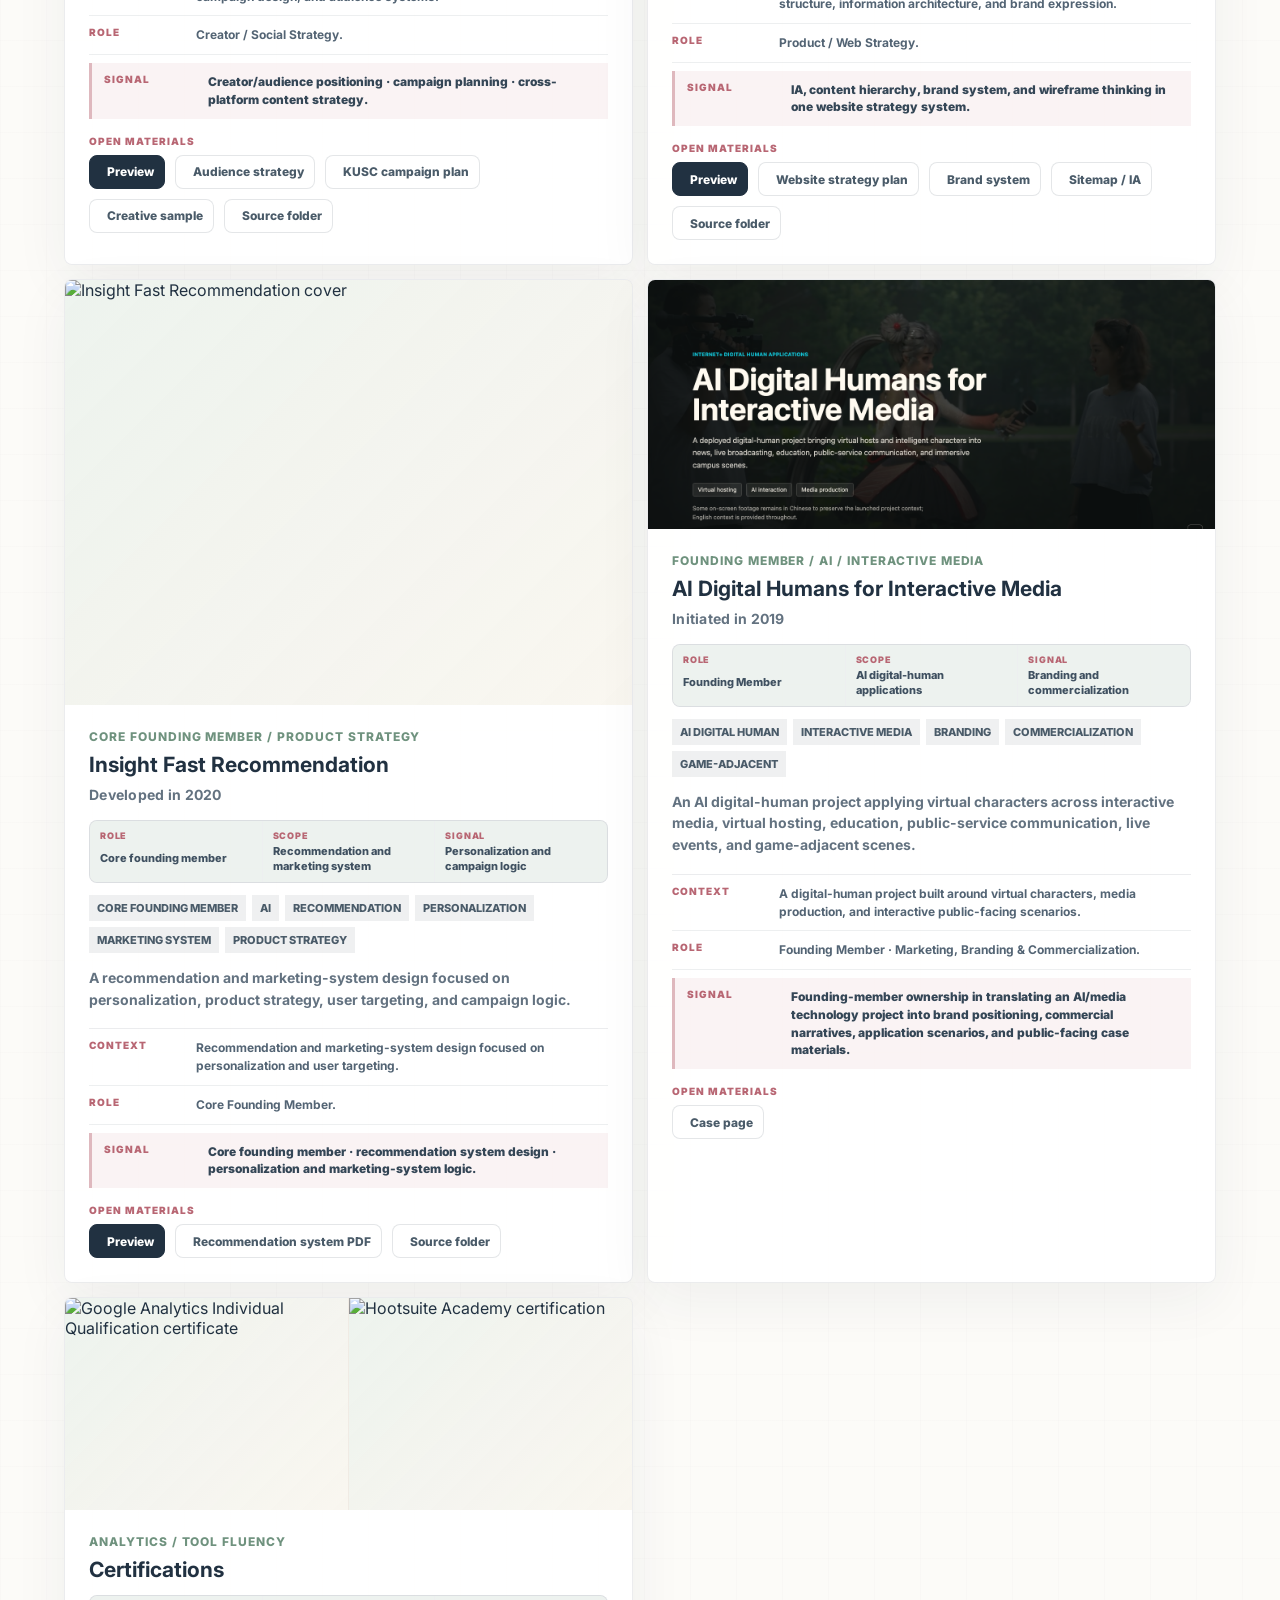
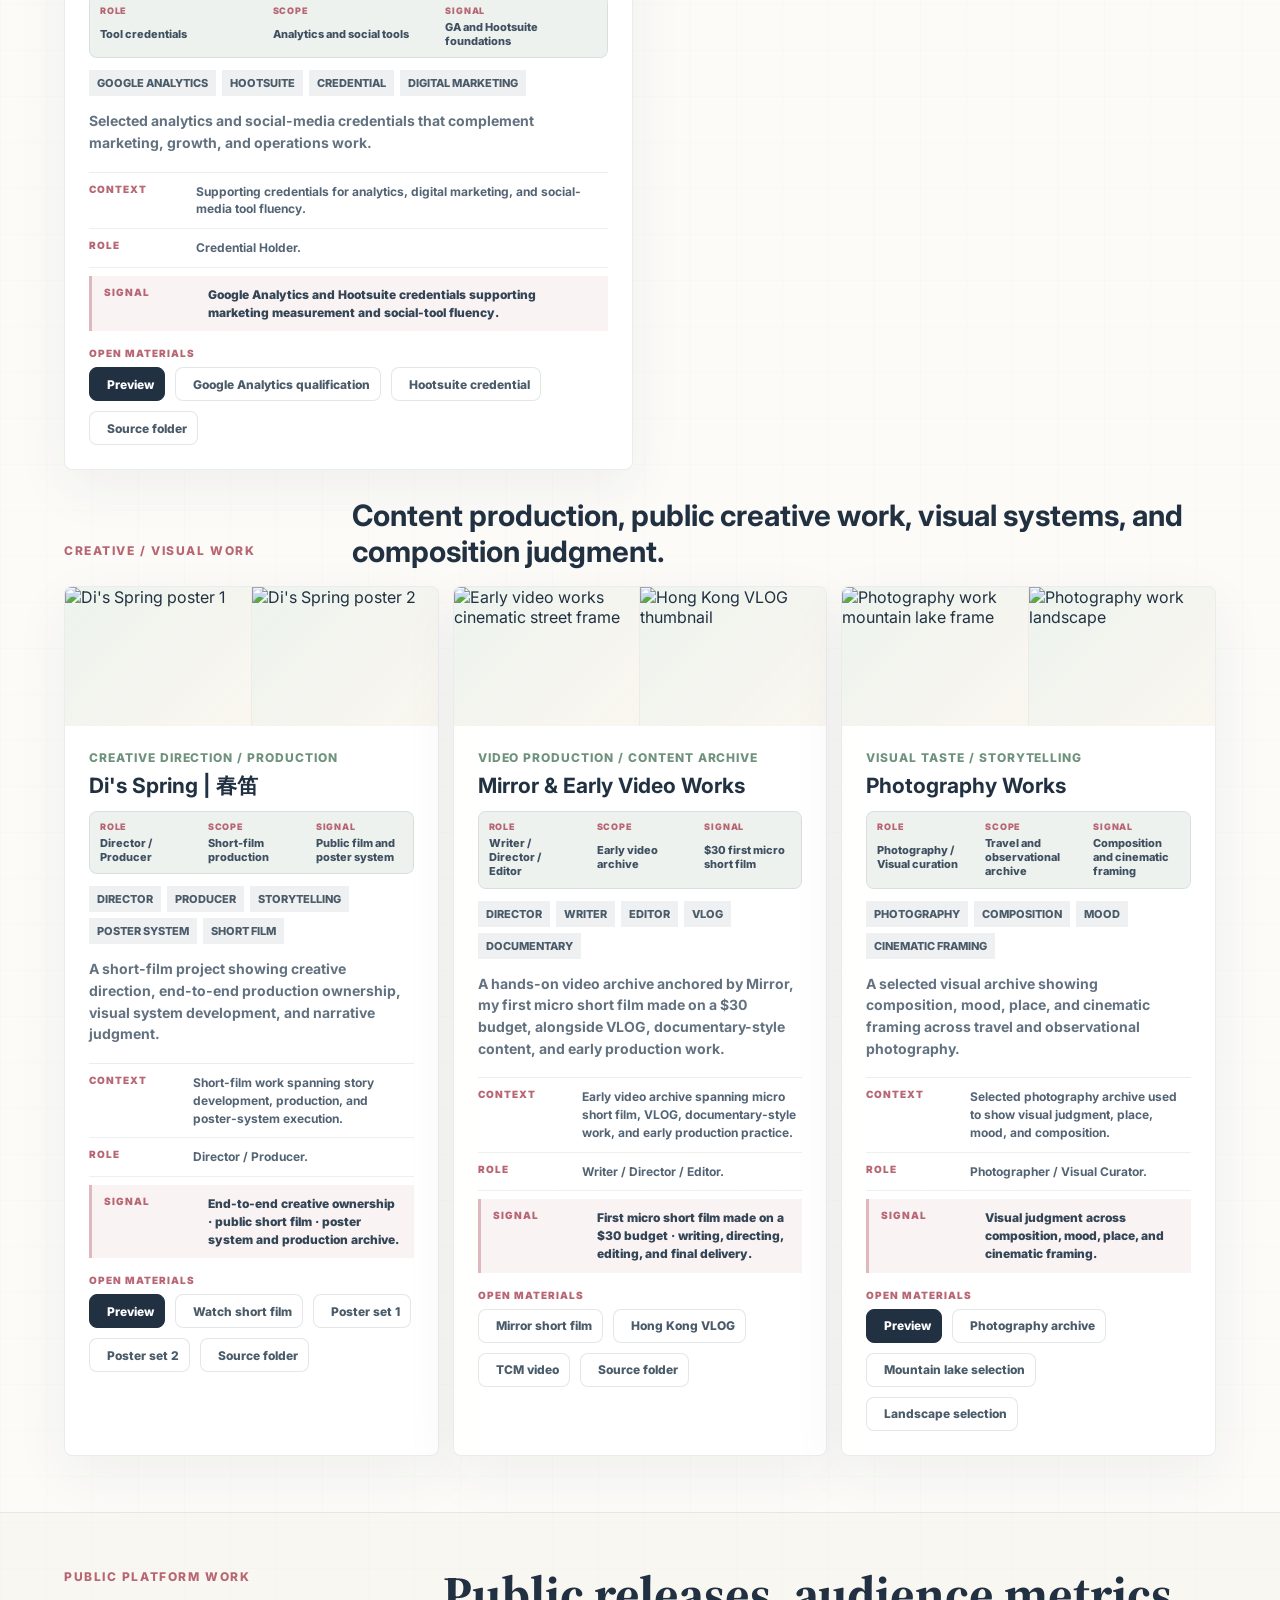
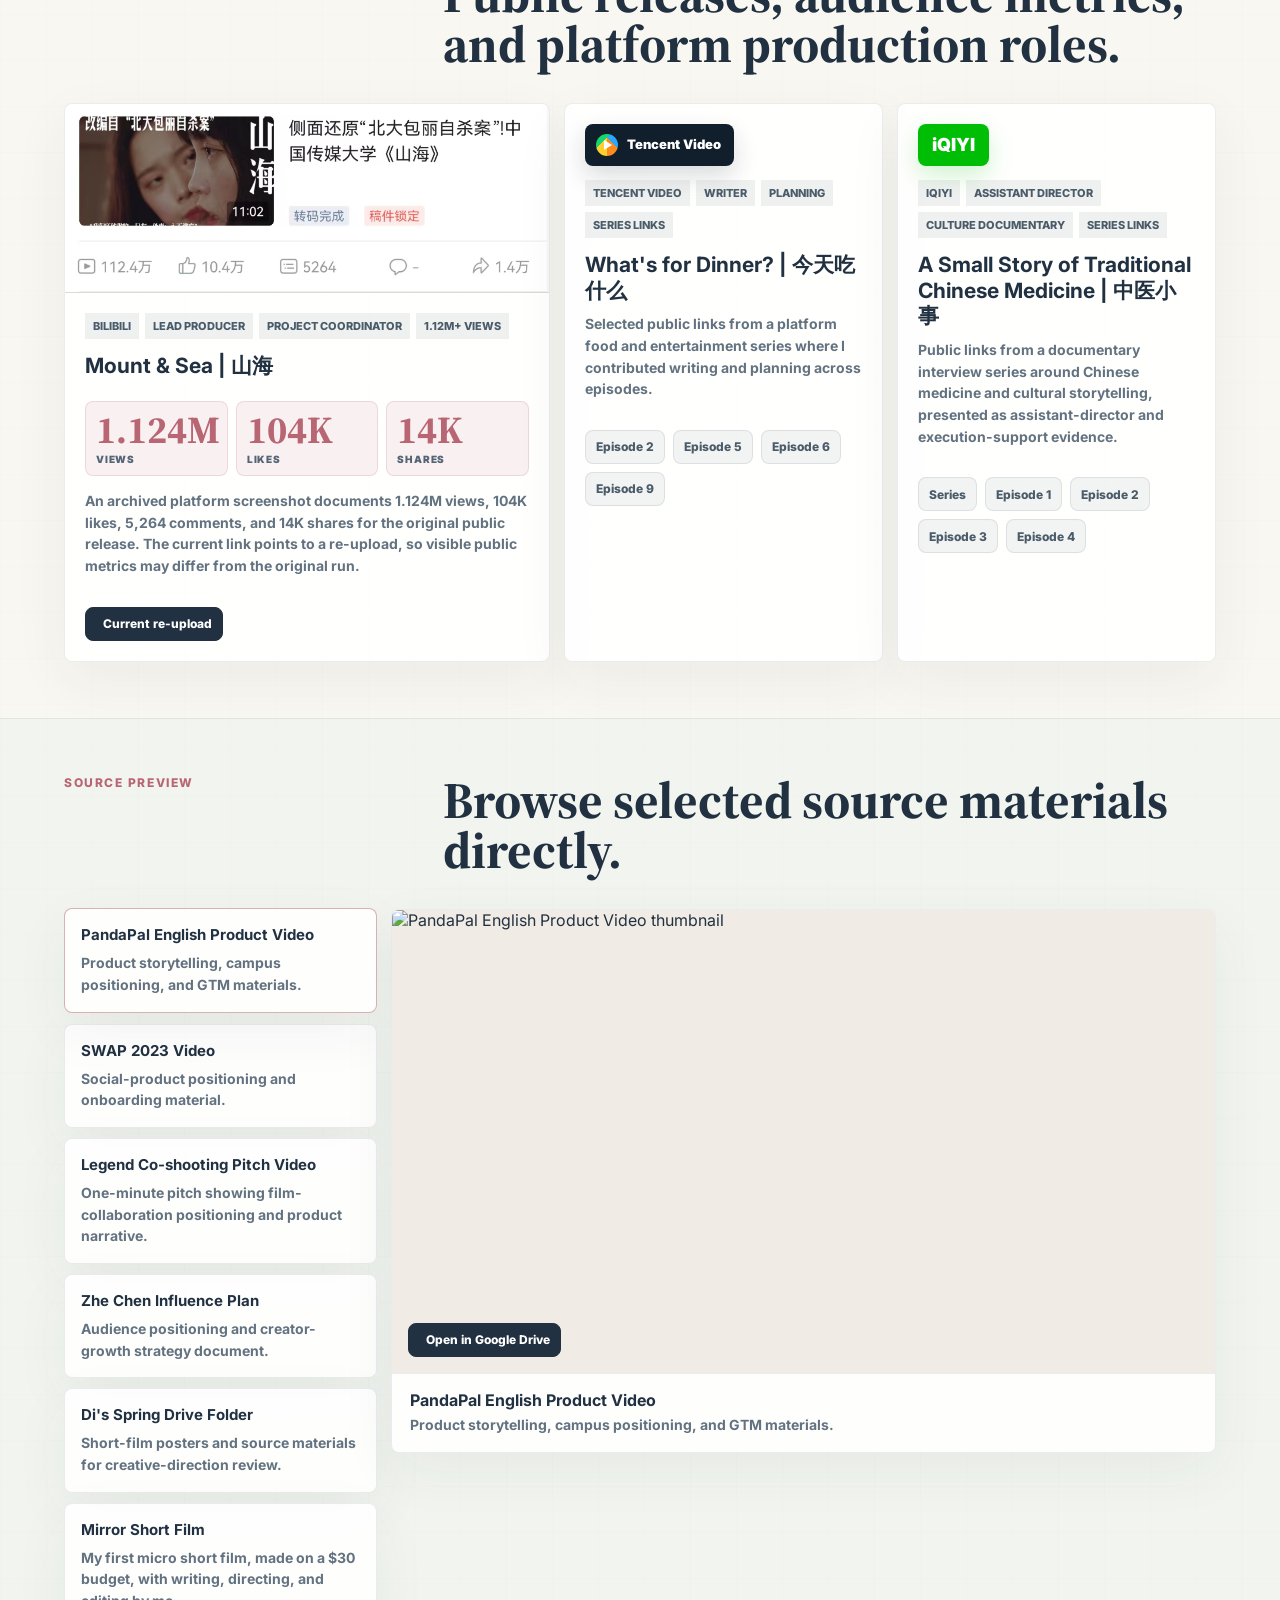
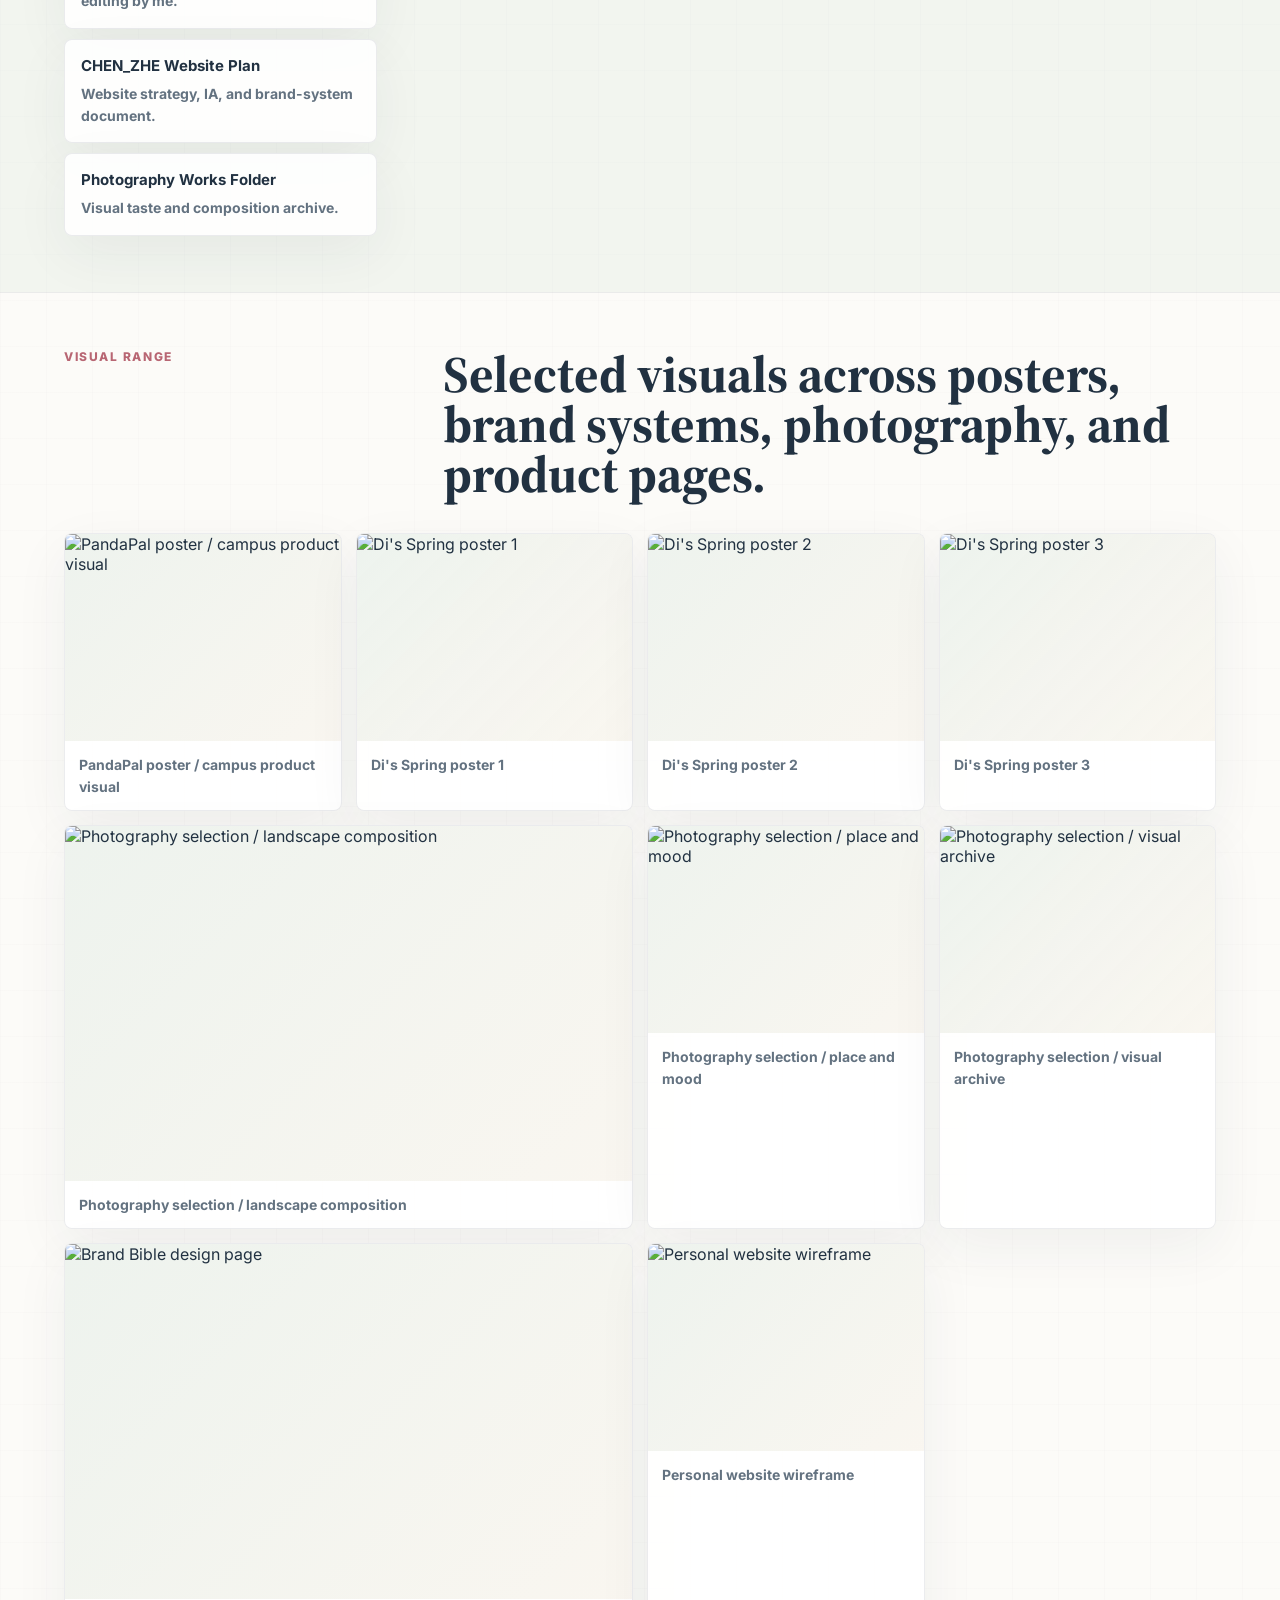
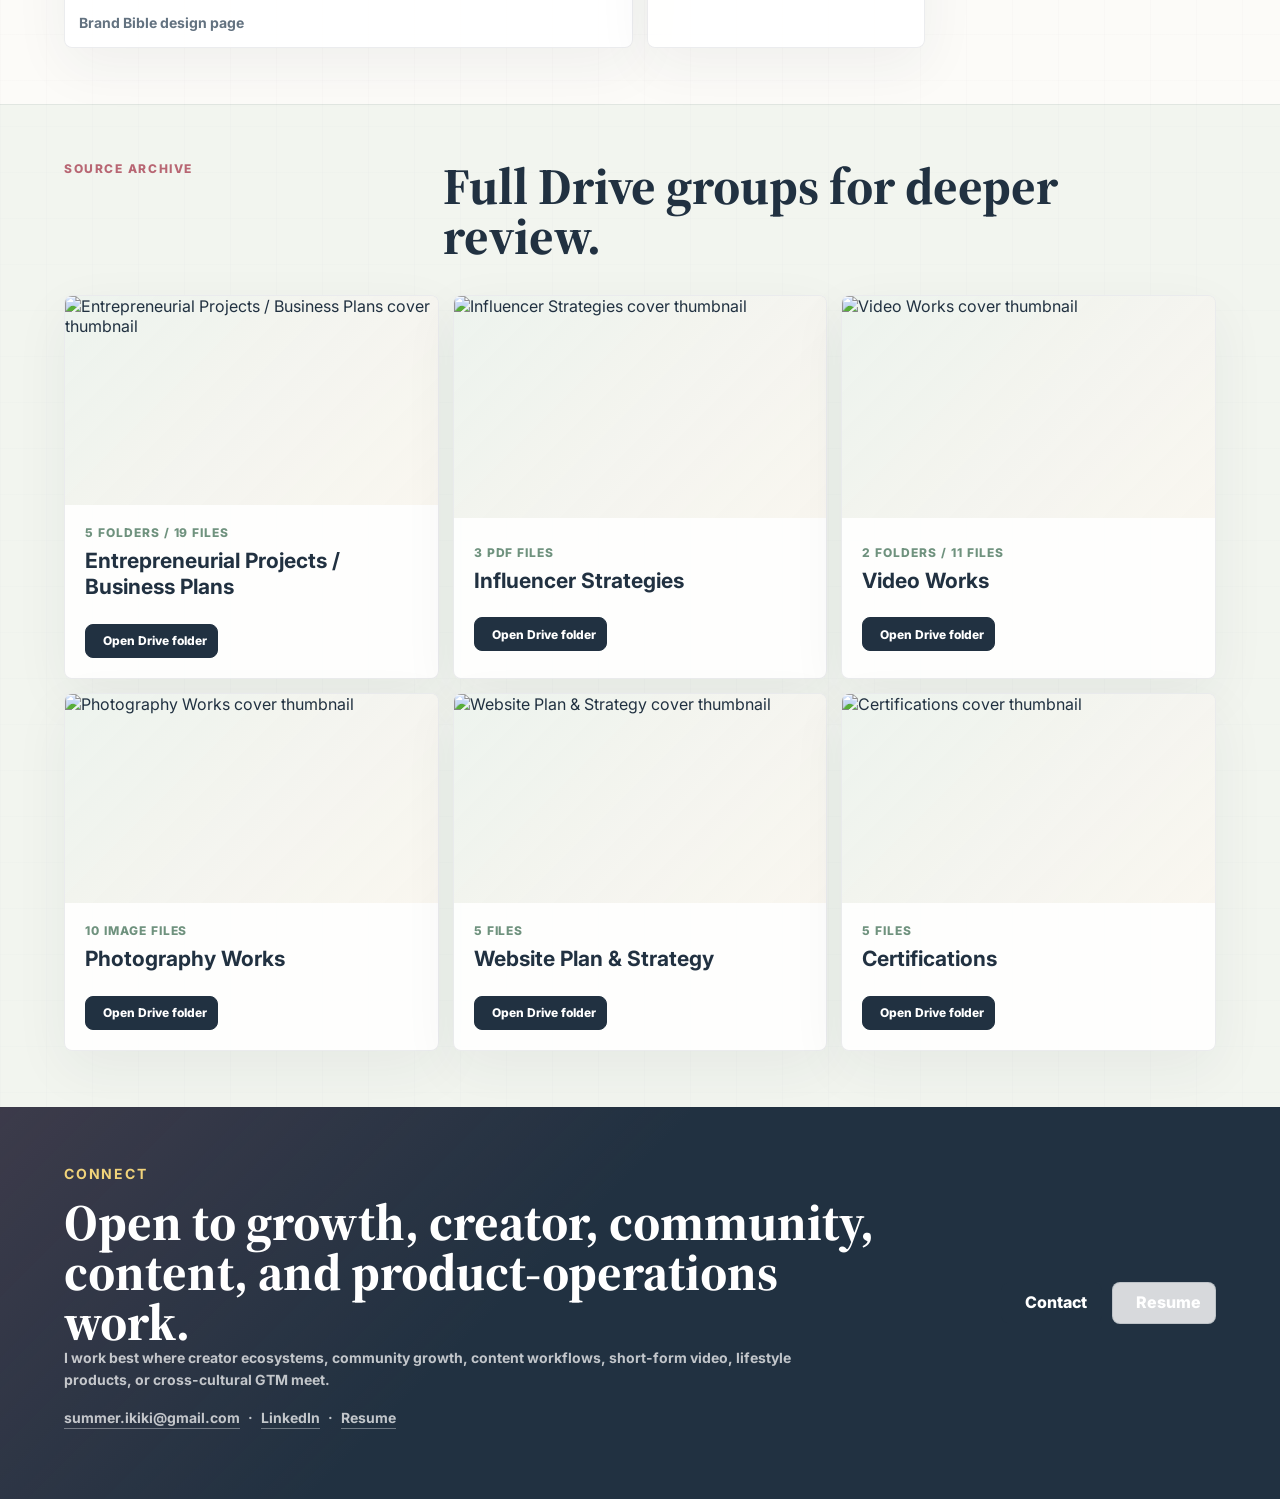
==== commit f248d5c6: "Add AI digital human portfolio case" ====
--- a/index.html
+++ b/index.html
@@ -175,8 +175,8 @@
           <a class="capability-card" href="#work" data-jump-filter="ai">
             <i data-lucide="sparkles"></i>
             <span class="capability-label">AI Native</span>
-            <h3>AI-native products, AI-era communities, and system-building projects.</h3>
-            <p>Ditto, BrandYou, InfluencerOps, PandaPal, Legend, Insight</p>
+            <h3>AI-native products, AI-era communities, interactive media, and system-building projects.</h3>
+            <p>Ditto, BrandYou, InfluencerOps, PandaPal, Legend, Insight, AI Digital Human</p>
           </a>
           <a class="capability-card" href="#work" data-jump-filter="growth">
             <i data-lucide="trending-up"></i>
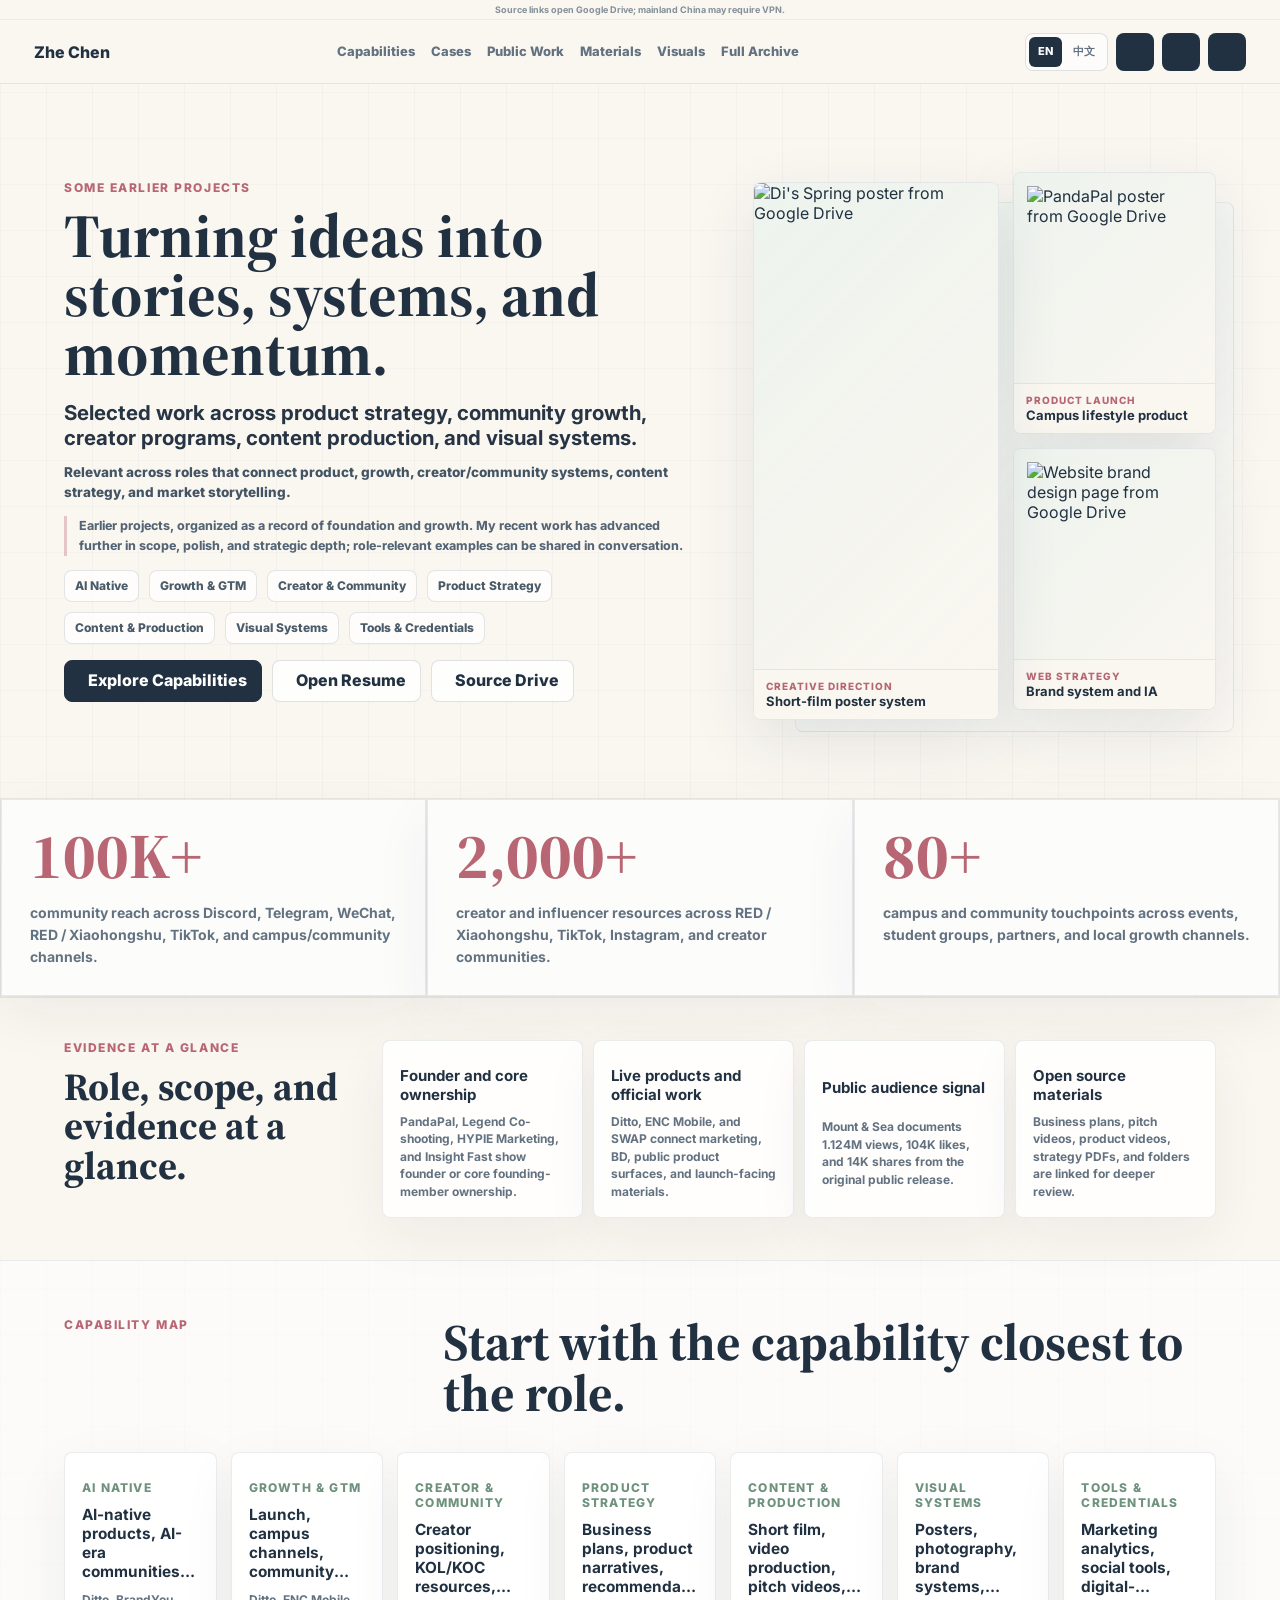
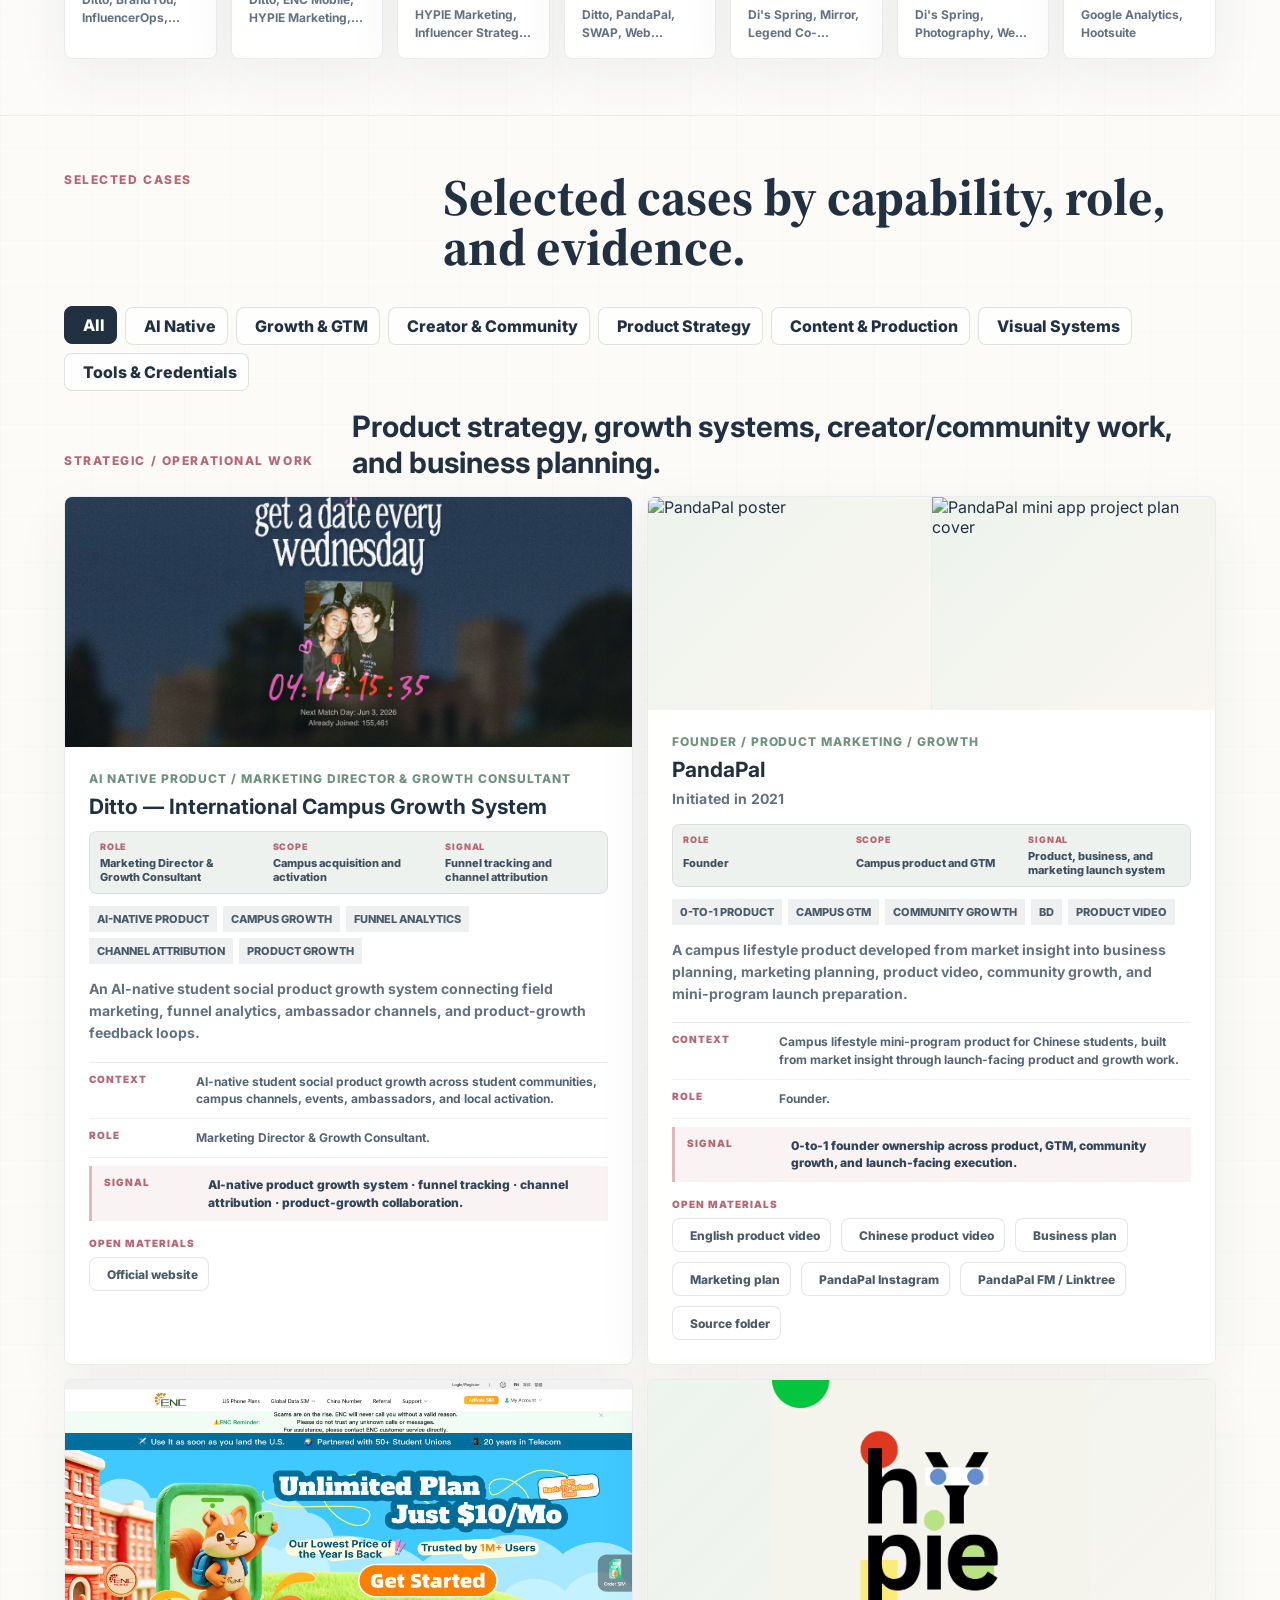
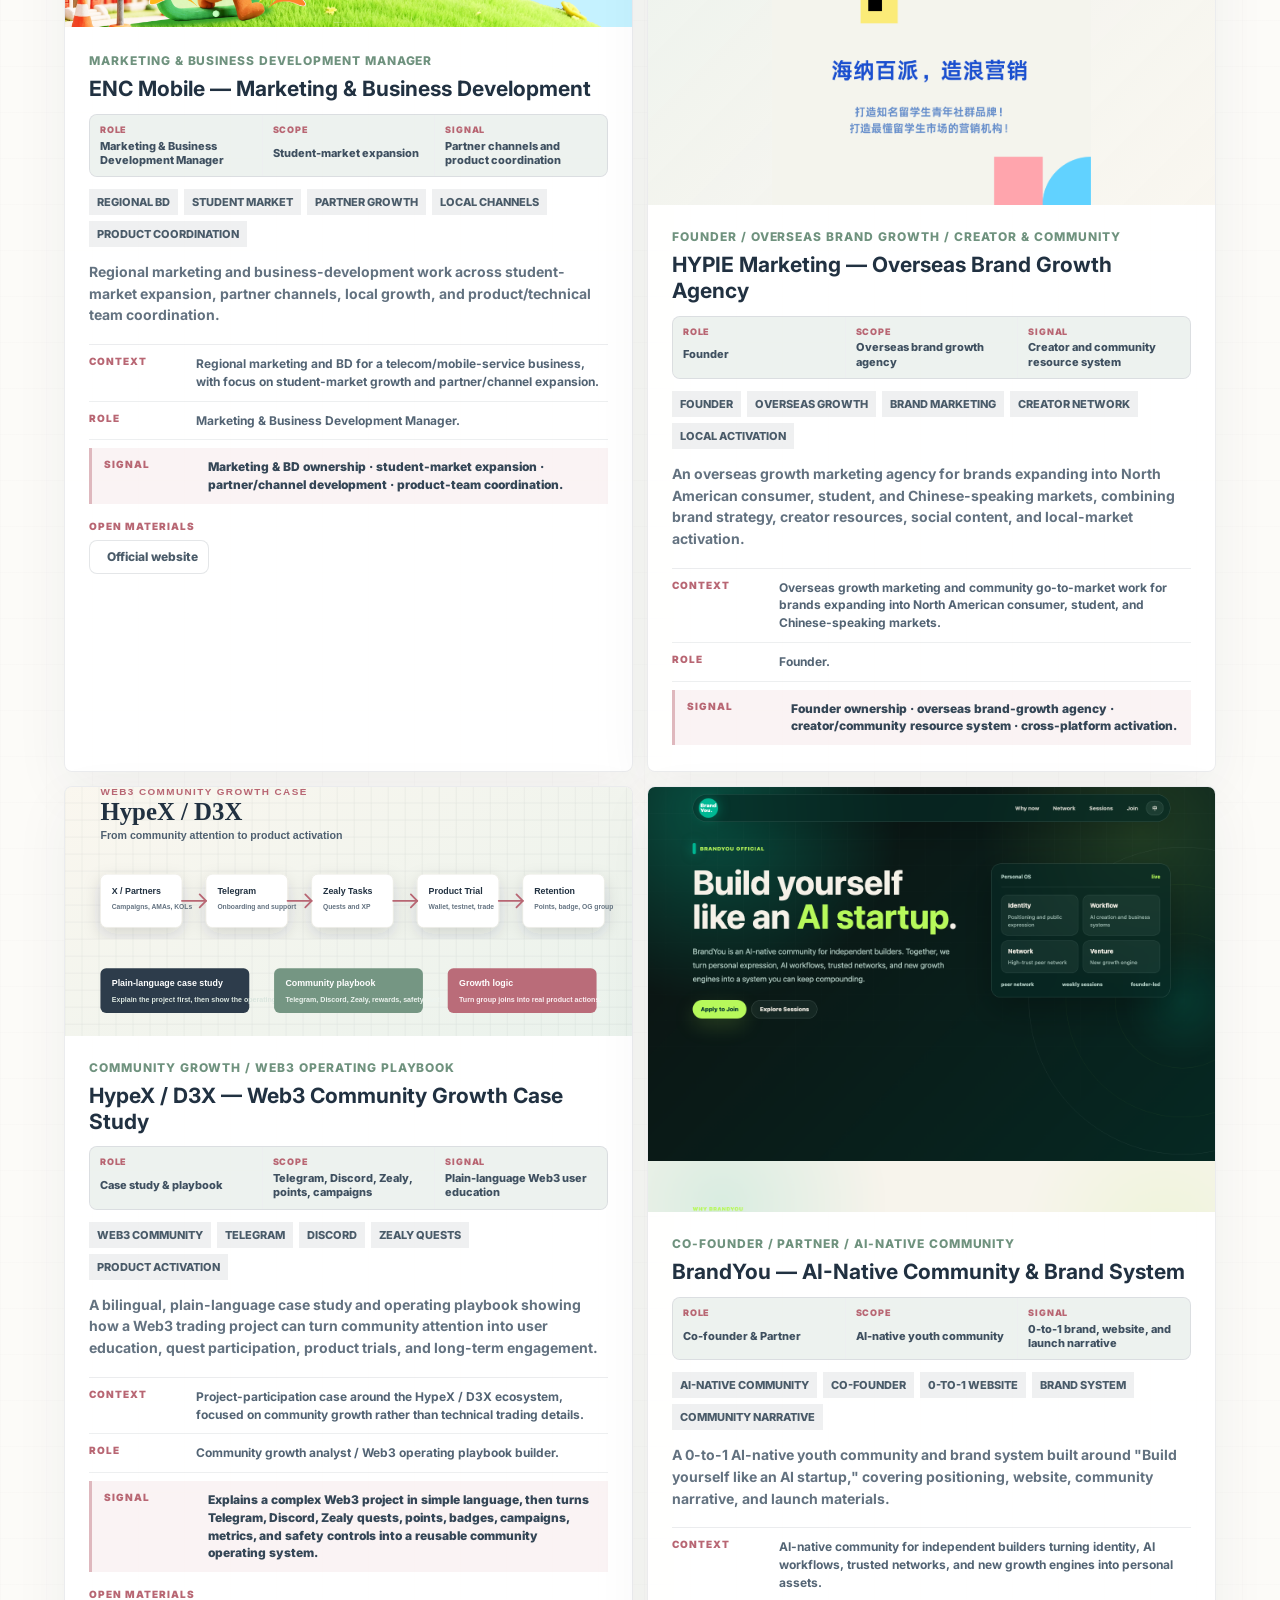
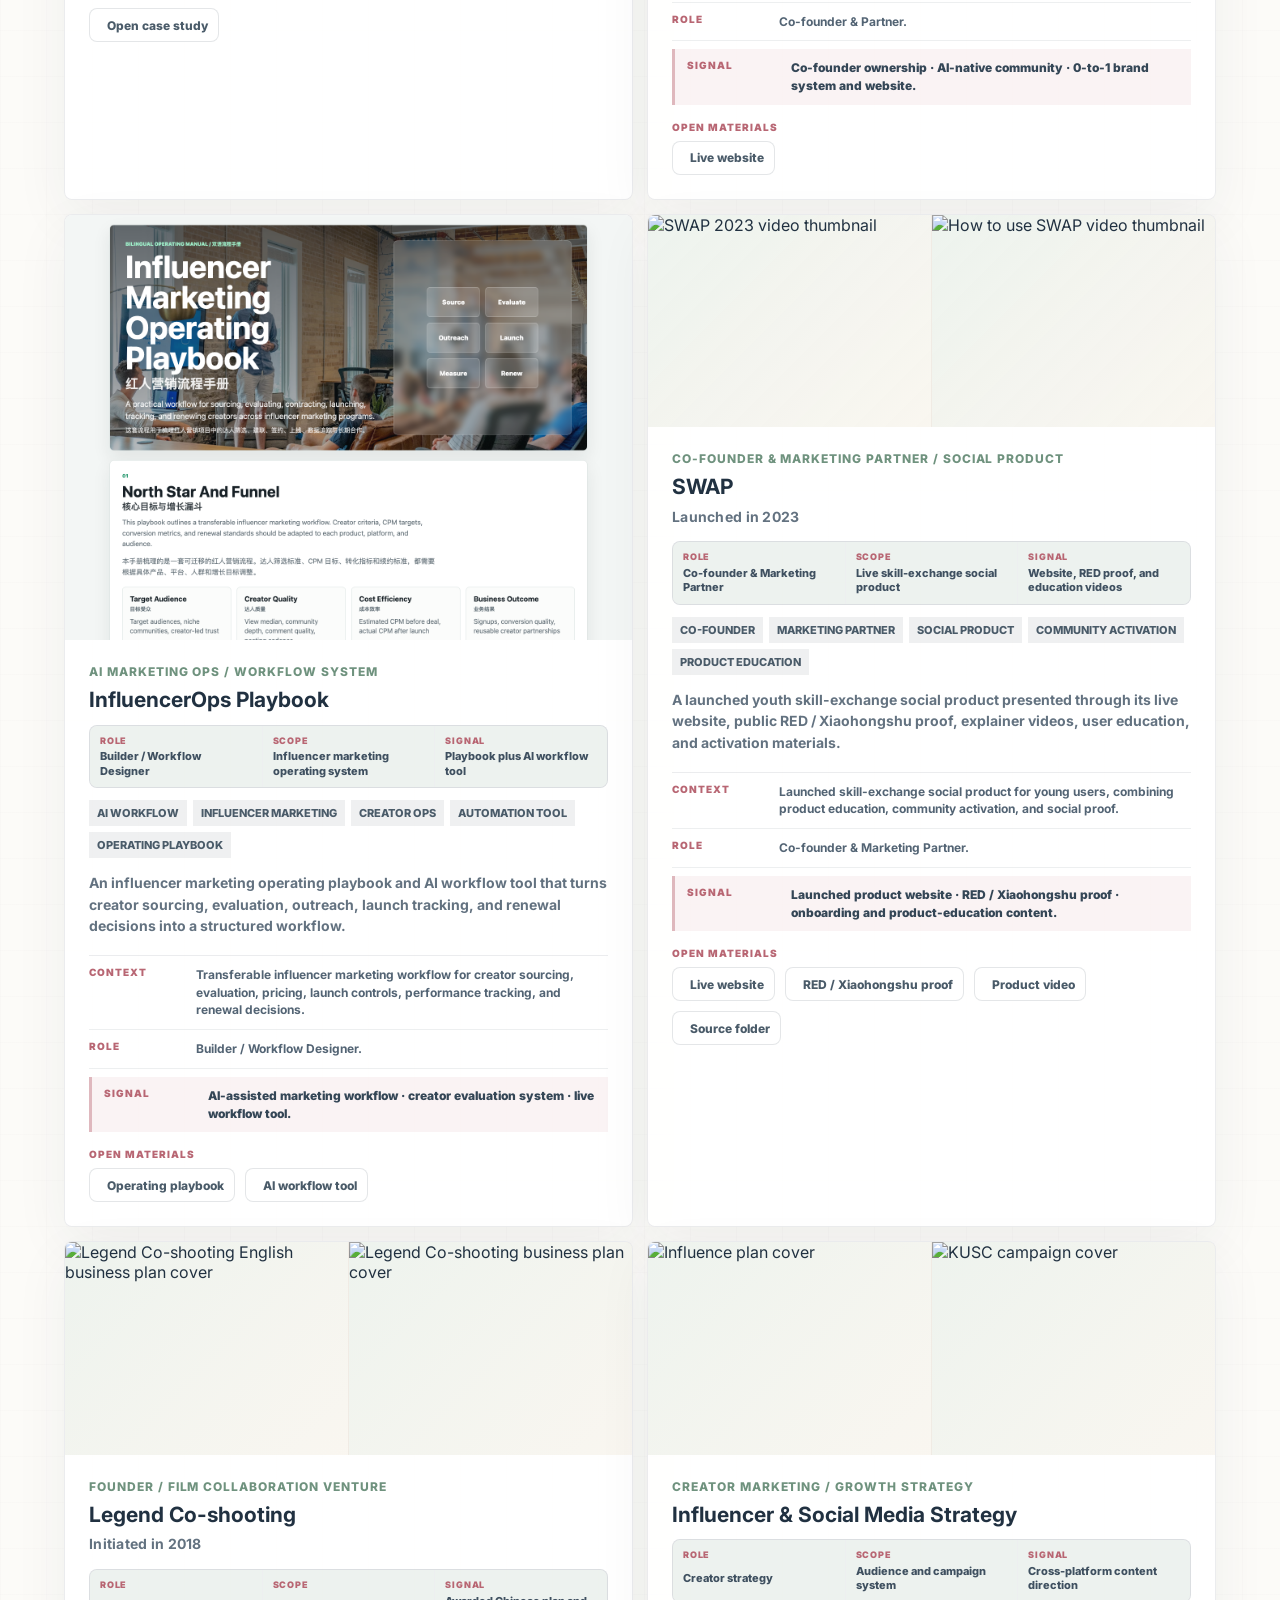
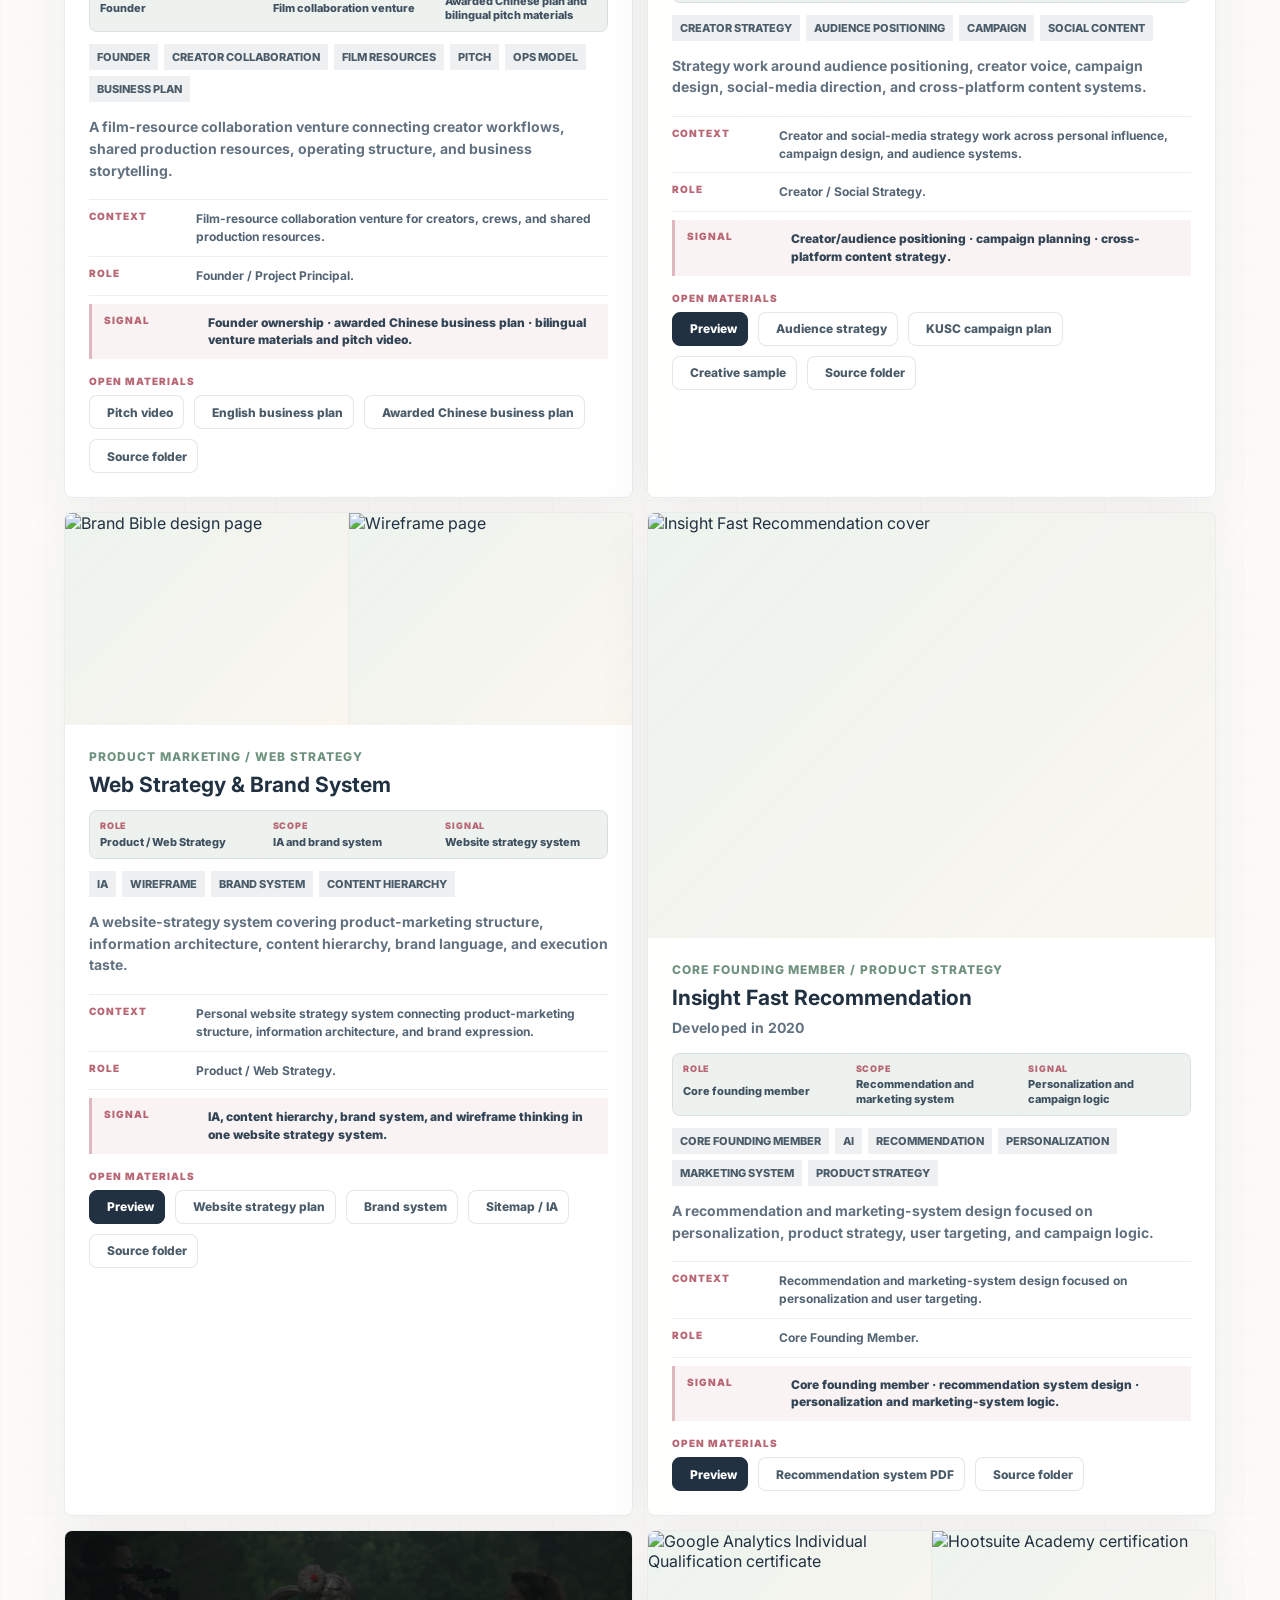
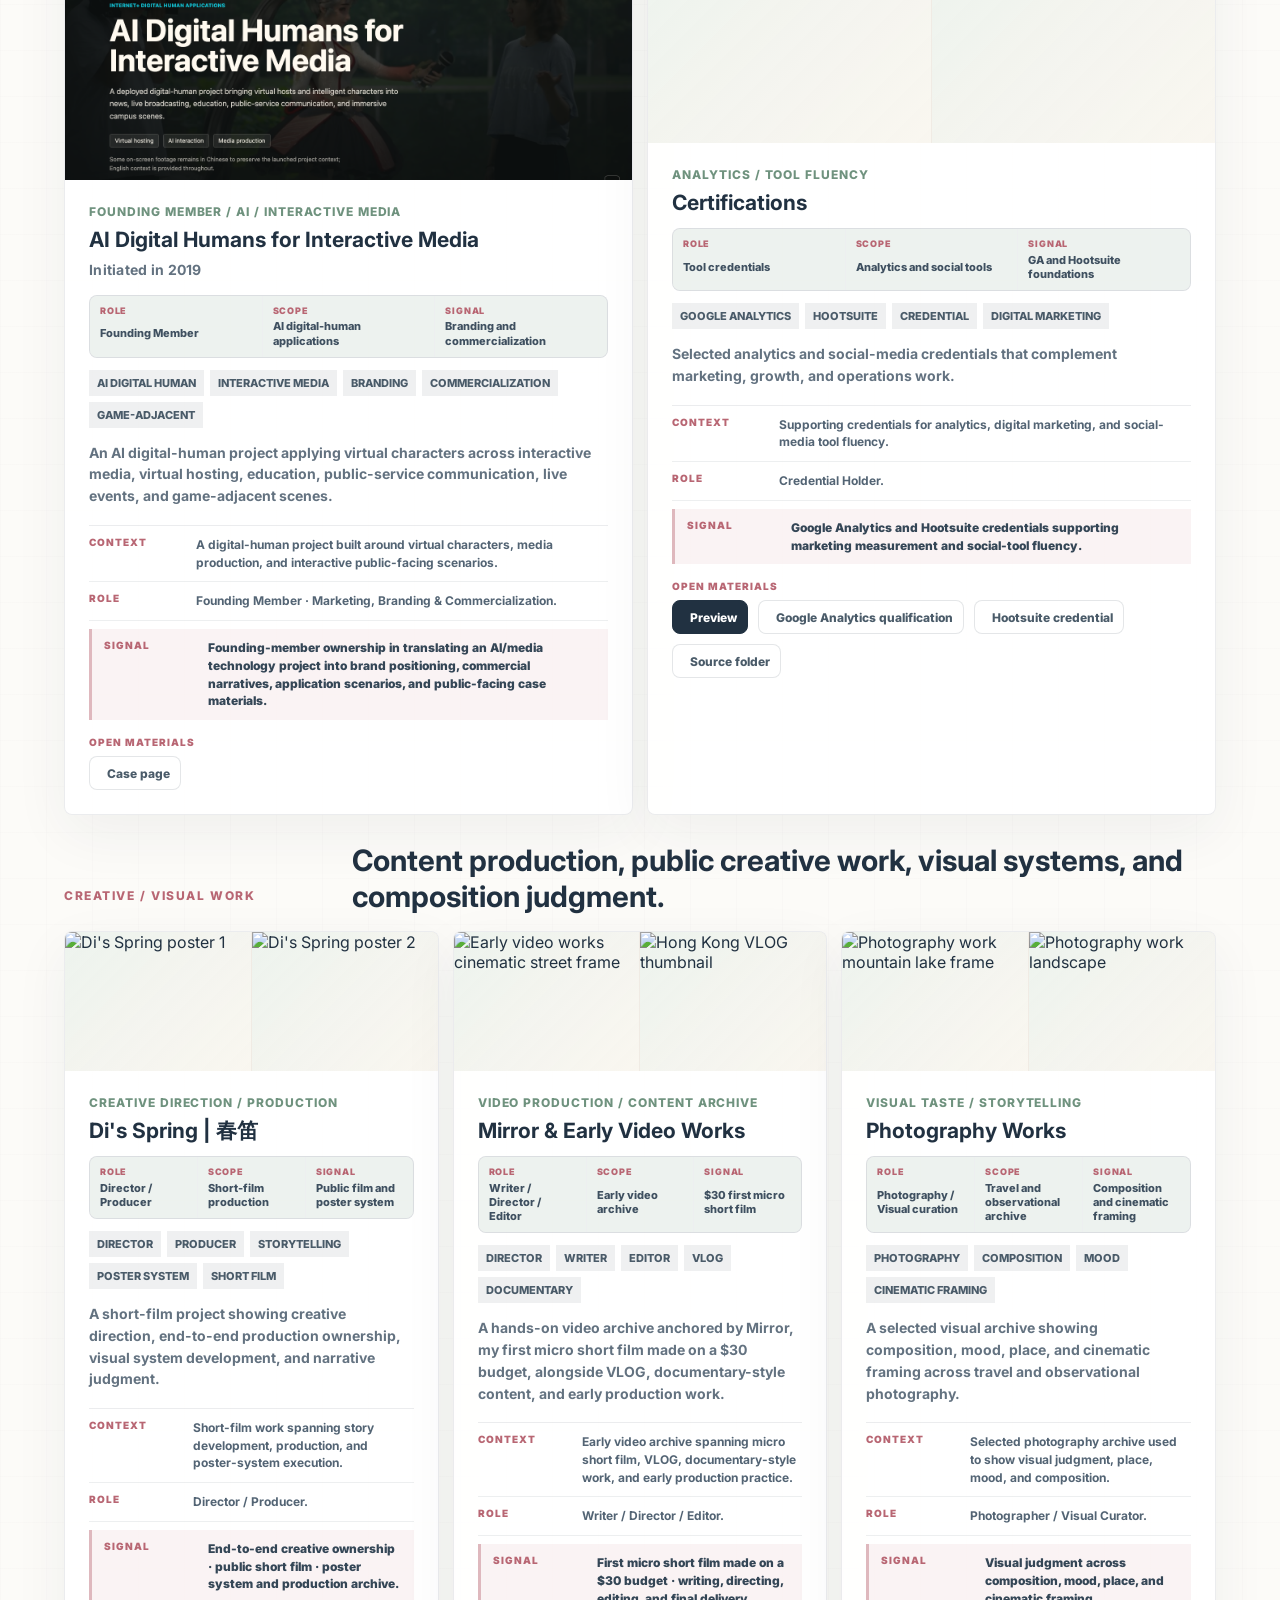
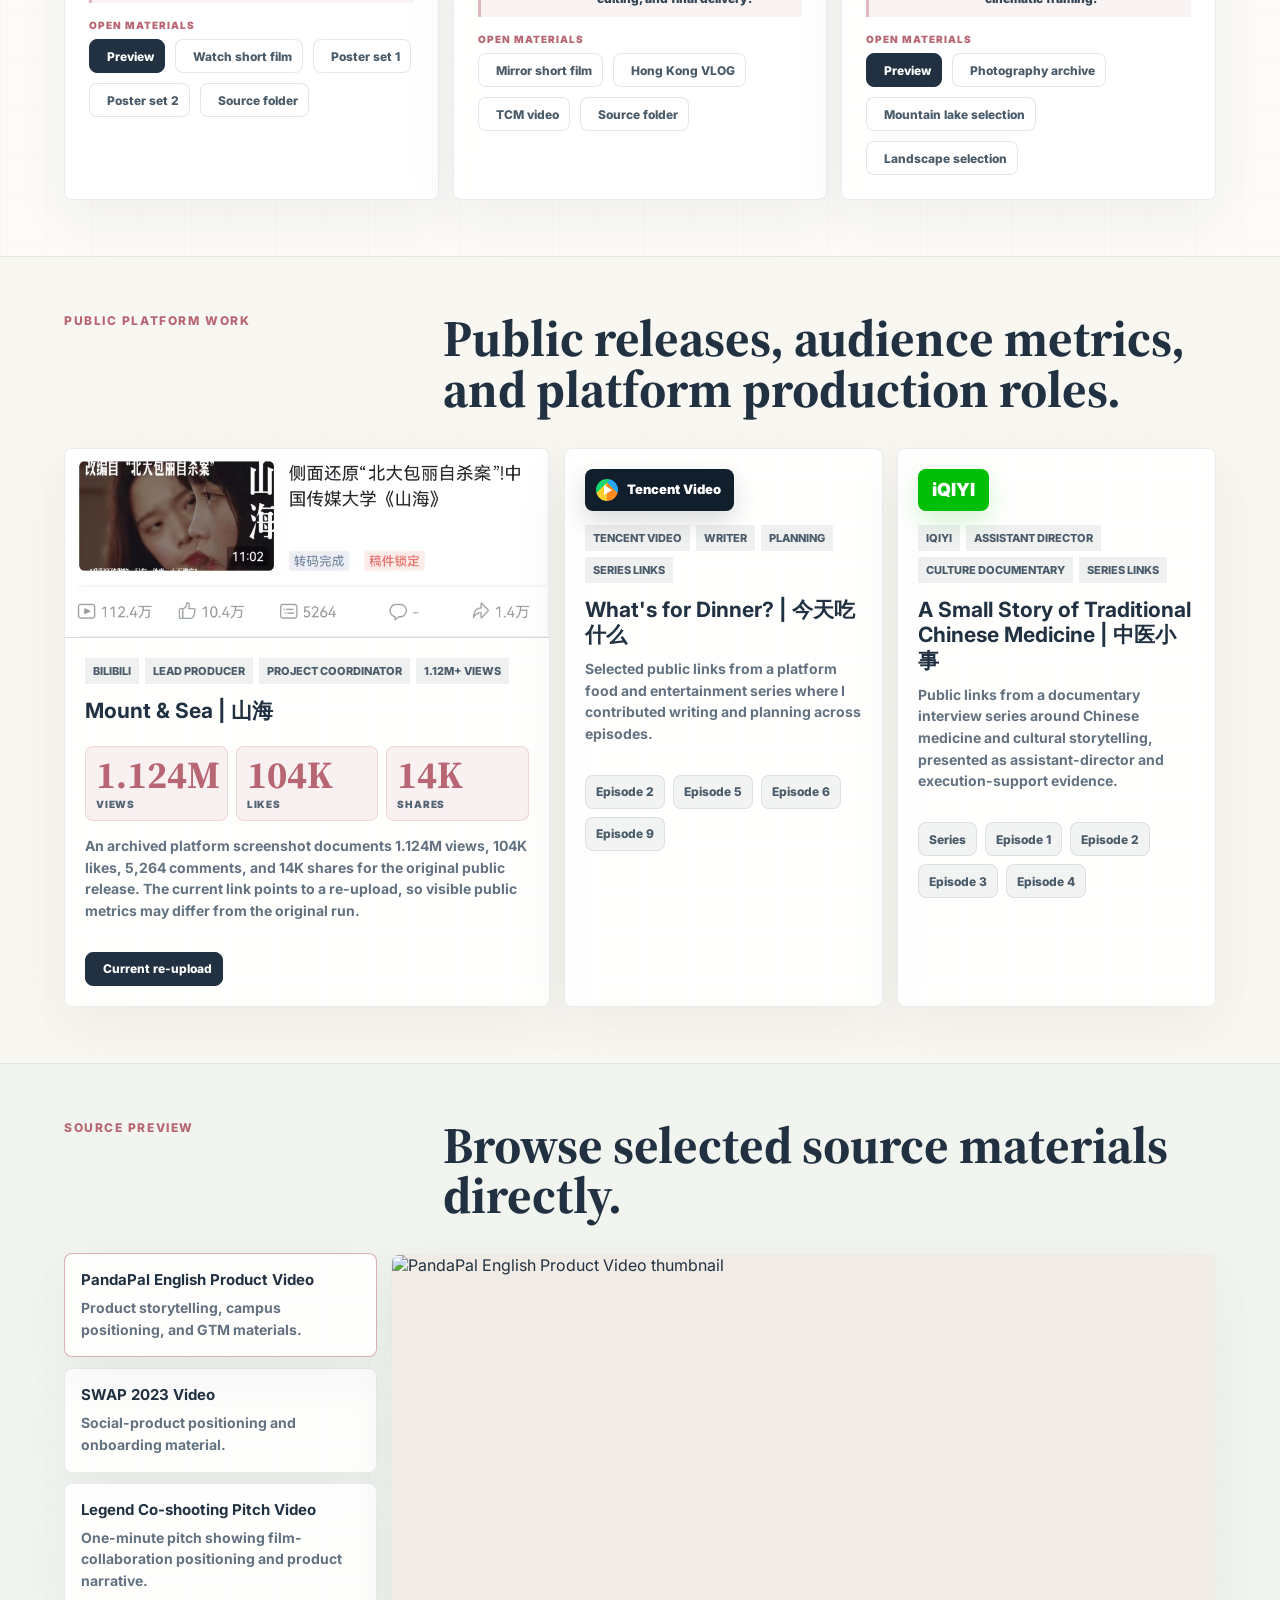
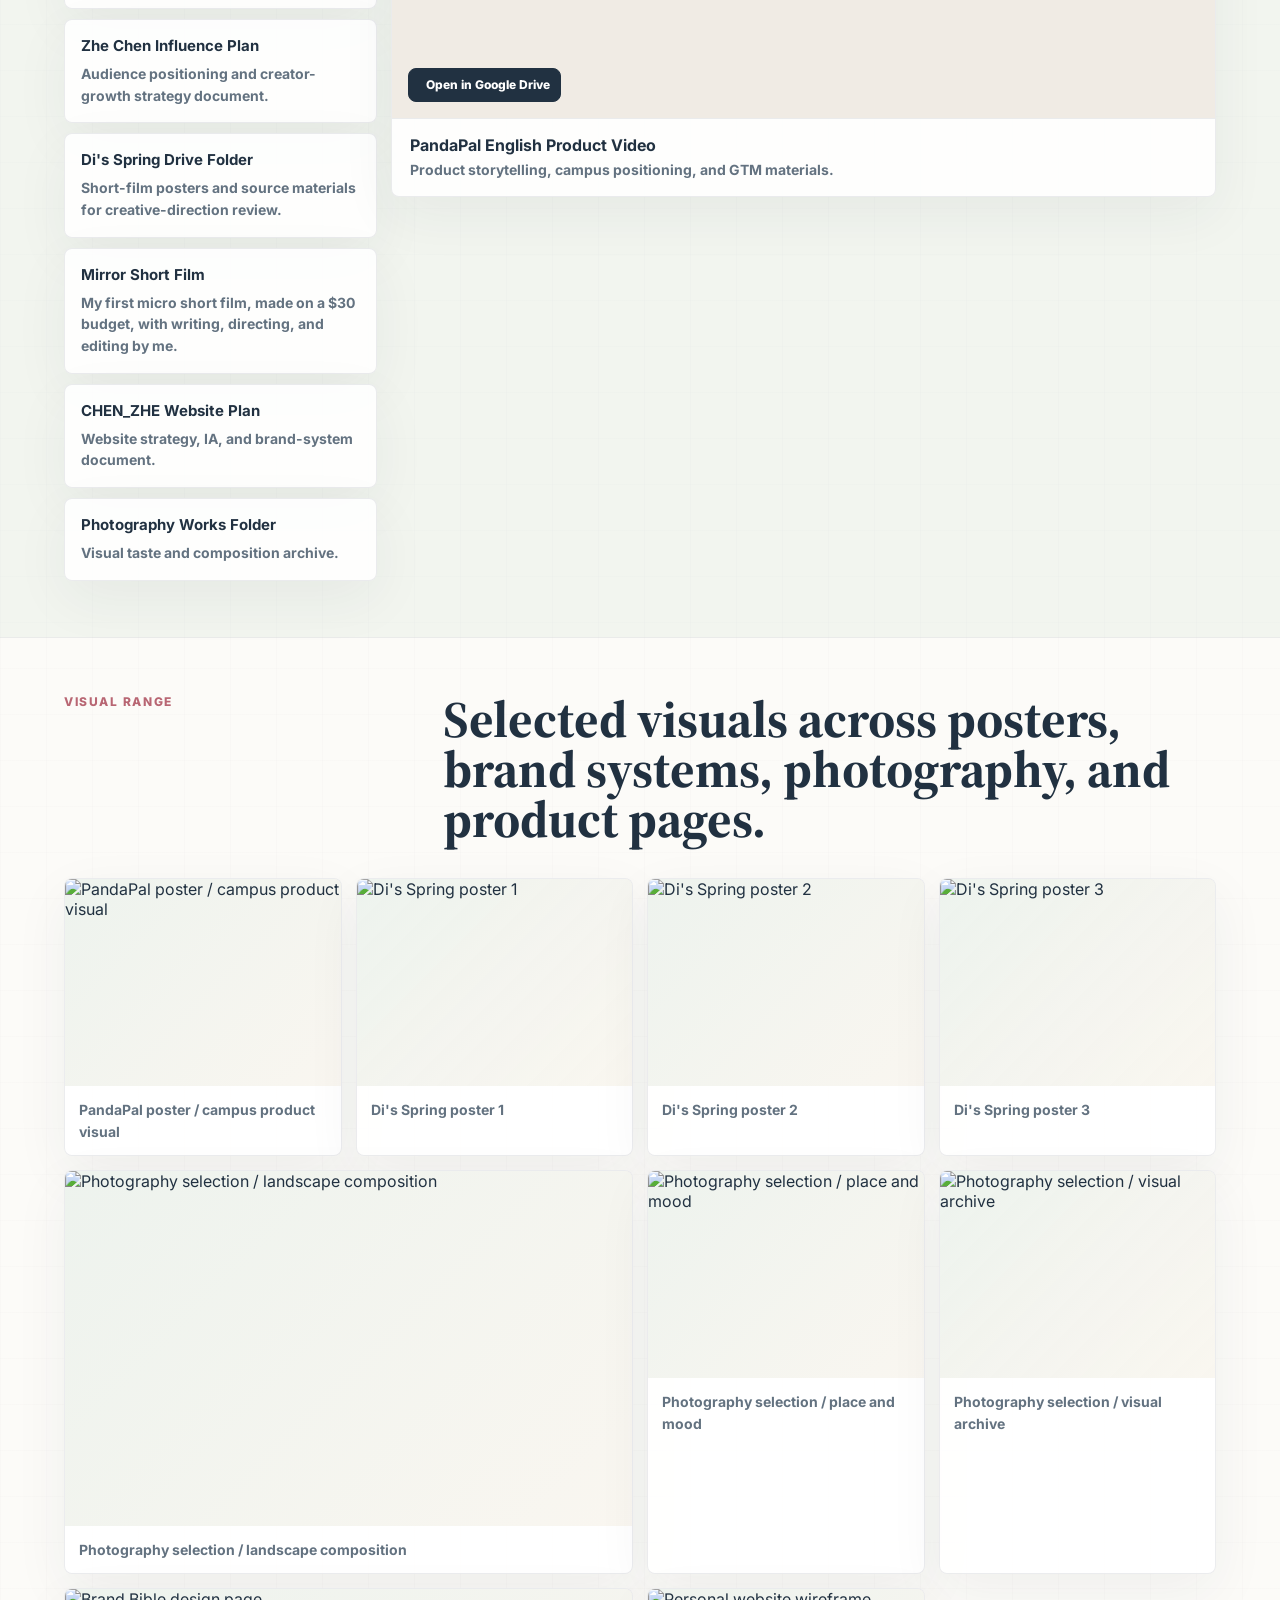
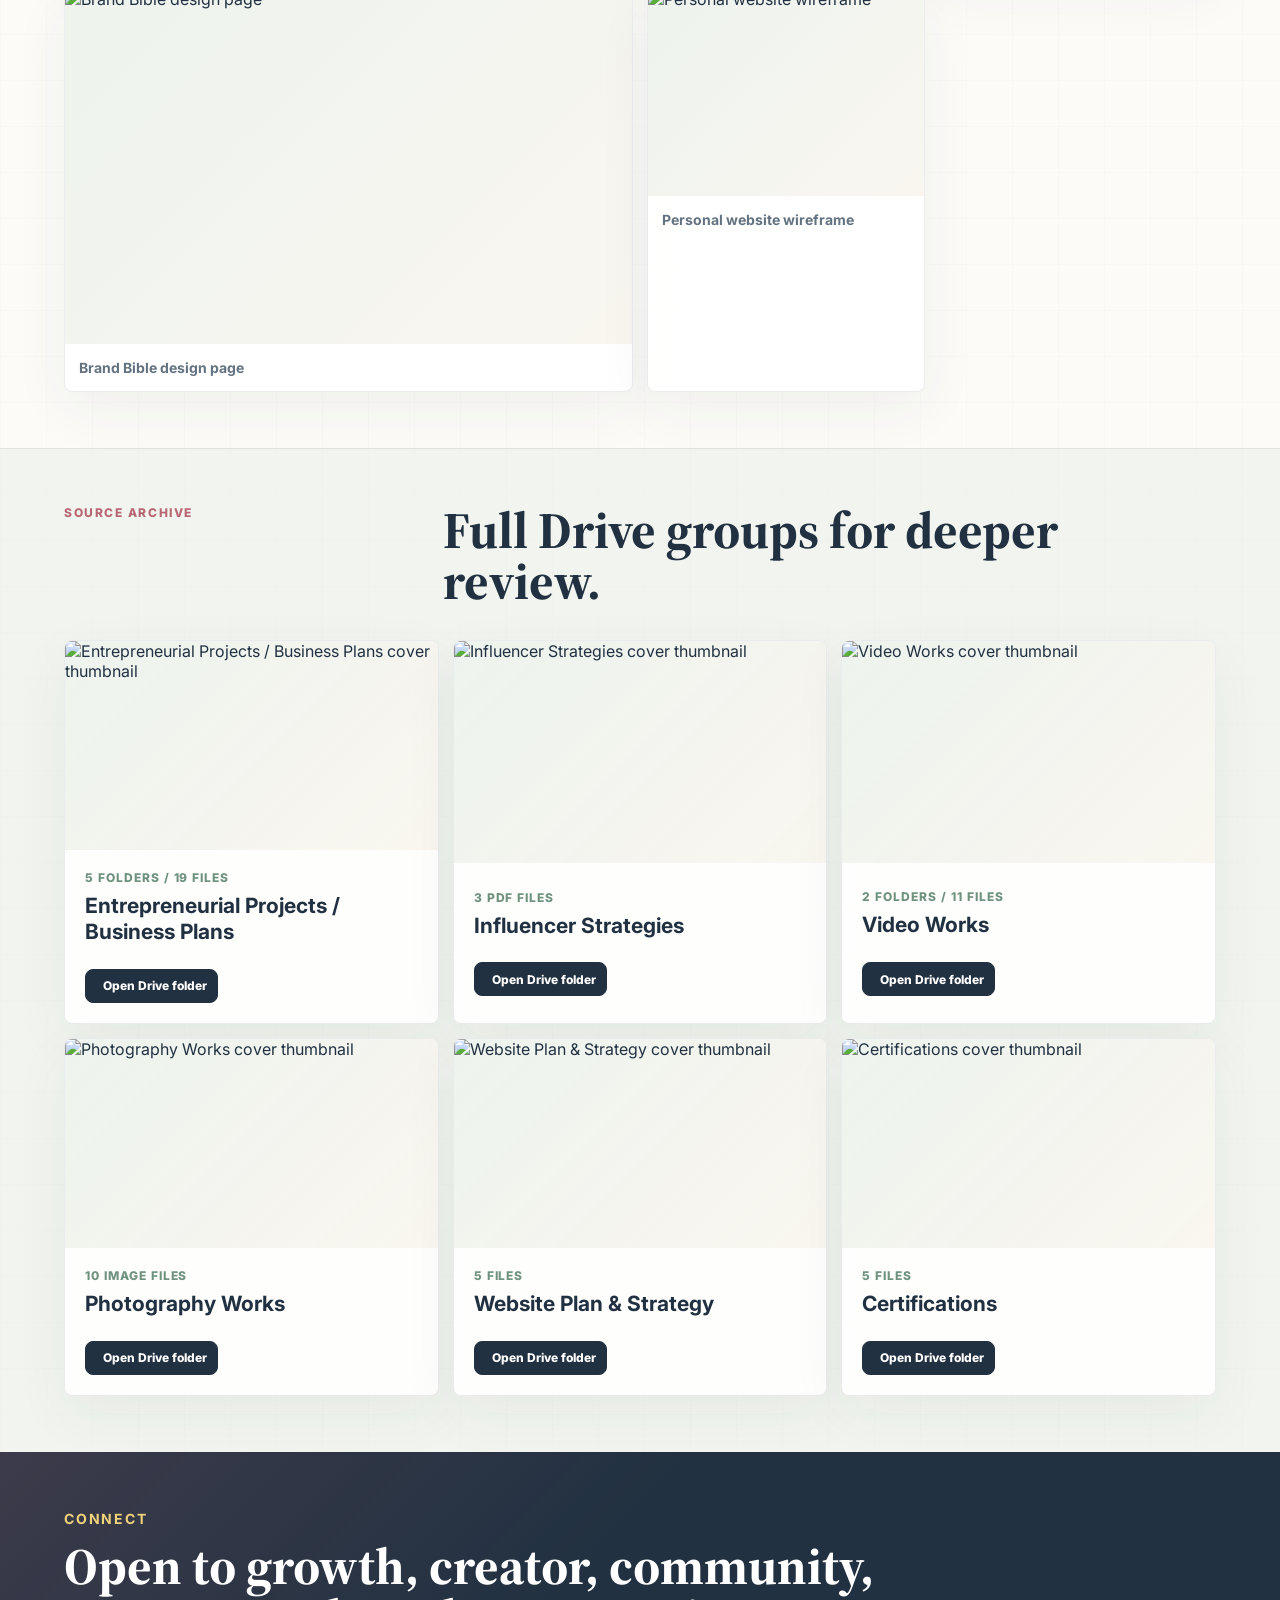
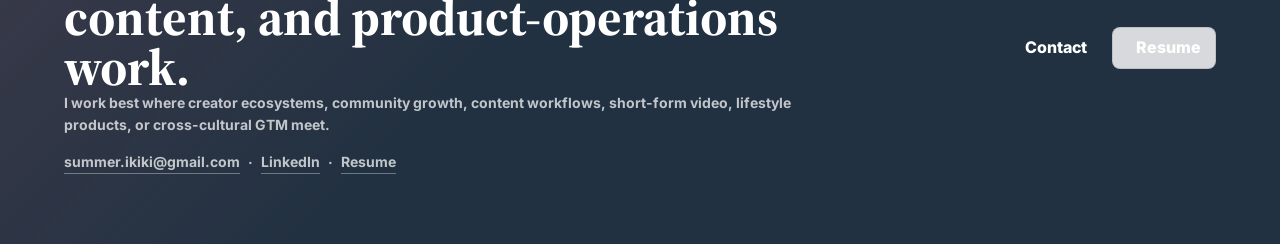
==== commit 893cf2c3: "Add HypeX D3X community growth case" ====
--- a/index.html
+++ b/index.html
@@ -14,7 +14,7 @@
       href="https://fonts.googleapis.com/css2?family=Inter:wght@500;600;700;800&amp;family=Noto+Sans+SC:wght@500;700;800&amp;family=Source+Serif+4:opsz,wght@8..60,600;8..60,700&amp;display=swap"
       rel="stylesheet"
     />
-    <link rel="stylesheet" href="./styles.css?v=2026053004" />
+    <link rel="stylesheet" href="./styles.css?v=2026062401" />
   </head>
   <body>
     <div class="access-note" aria-label="Google Drive access note">
@@ -488,6 +488,6 @@
     </dialog>
 
     <script src="https://unpkg.com/lucide@latest/dist/umd/lucide.min.js"></script>
-    <script src="./script.js?v=2026053004"></script>
+    <script src="./script.js?v=2026062402"></script>
   </body>
 </html>
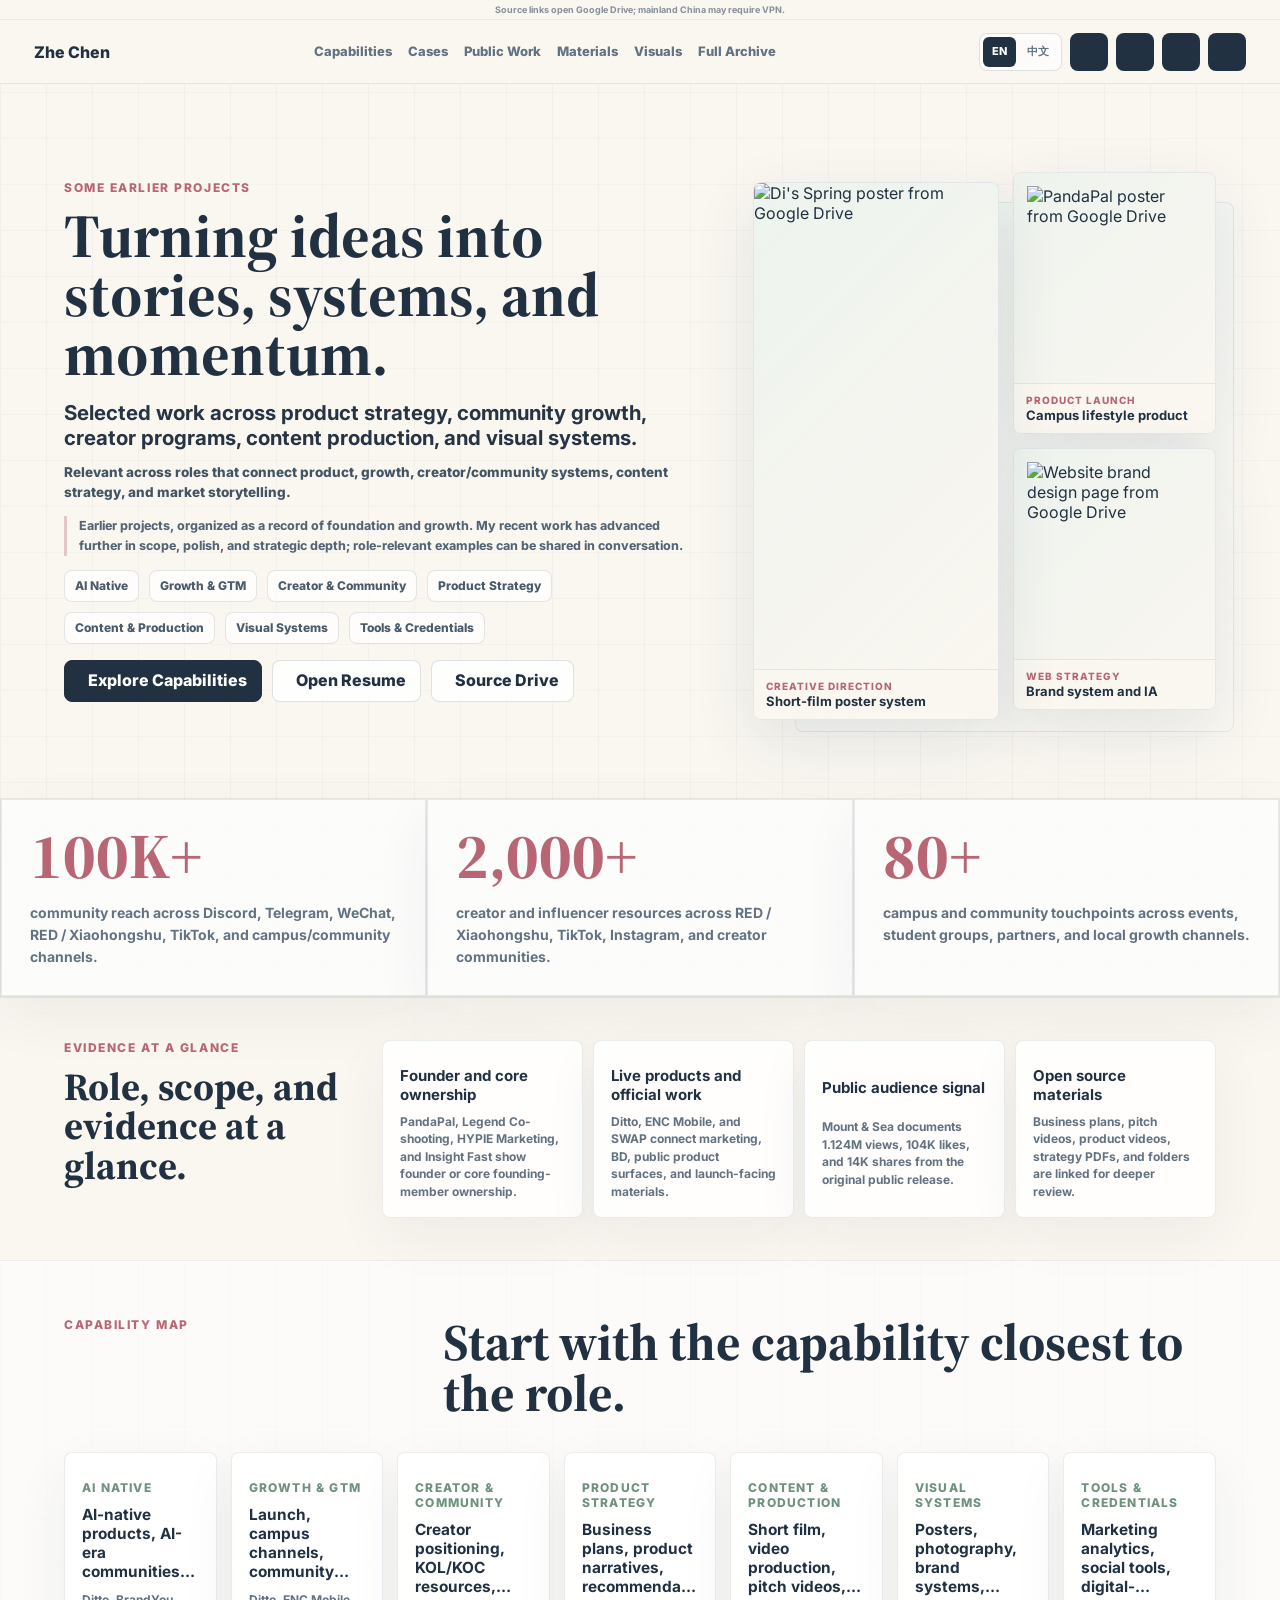
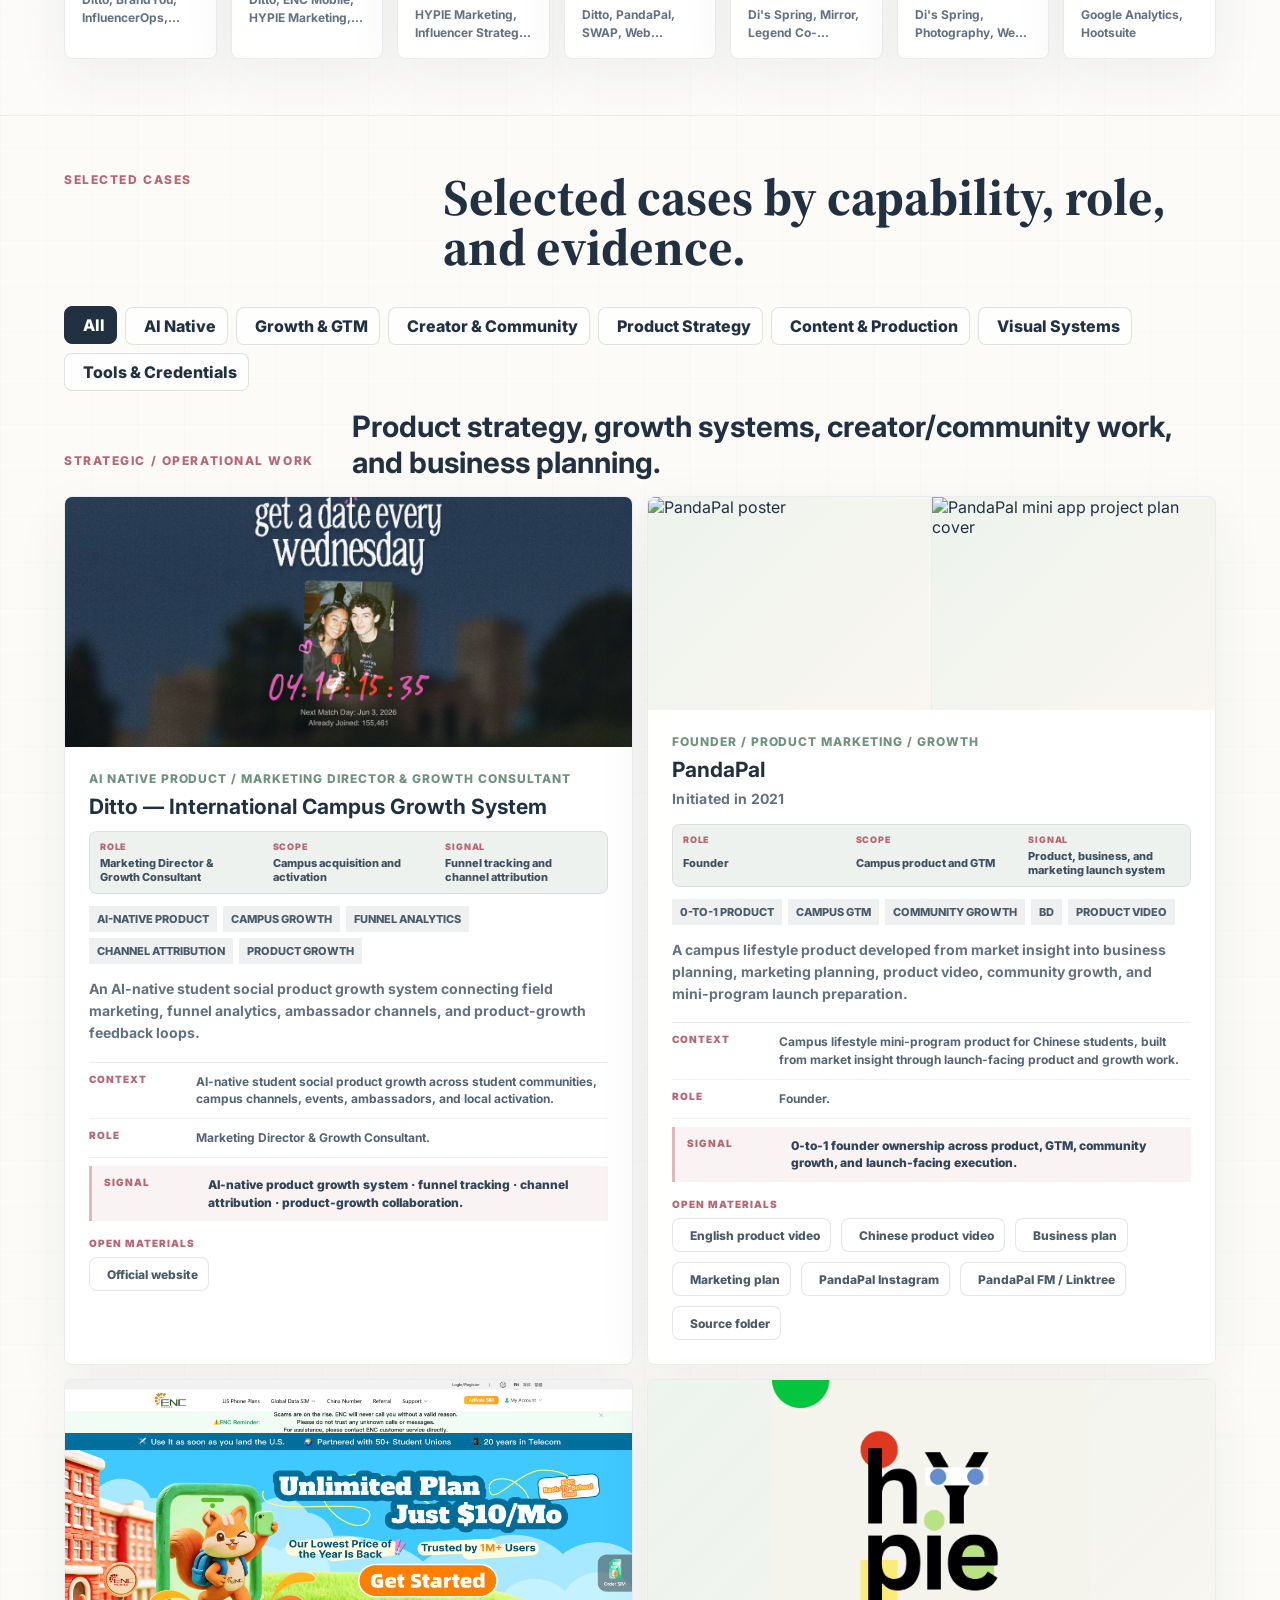
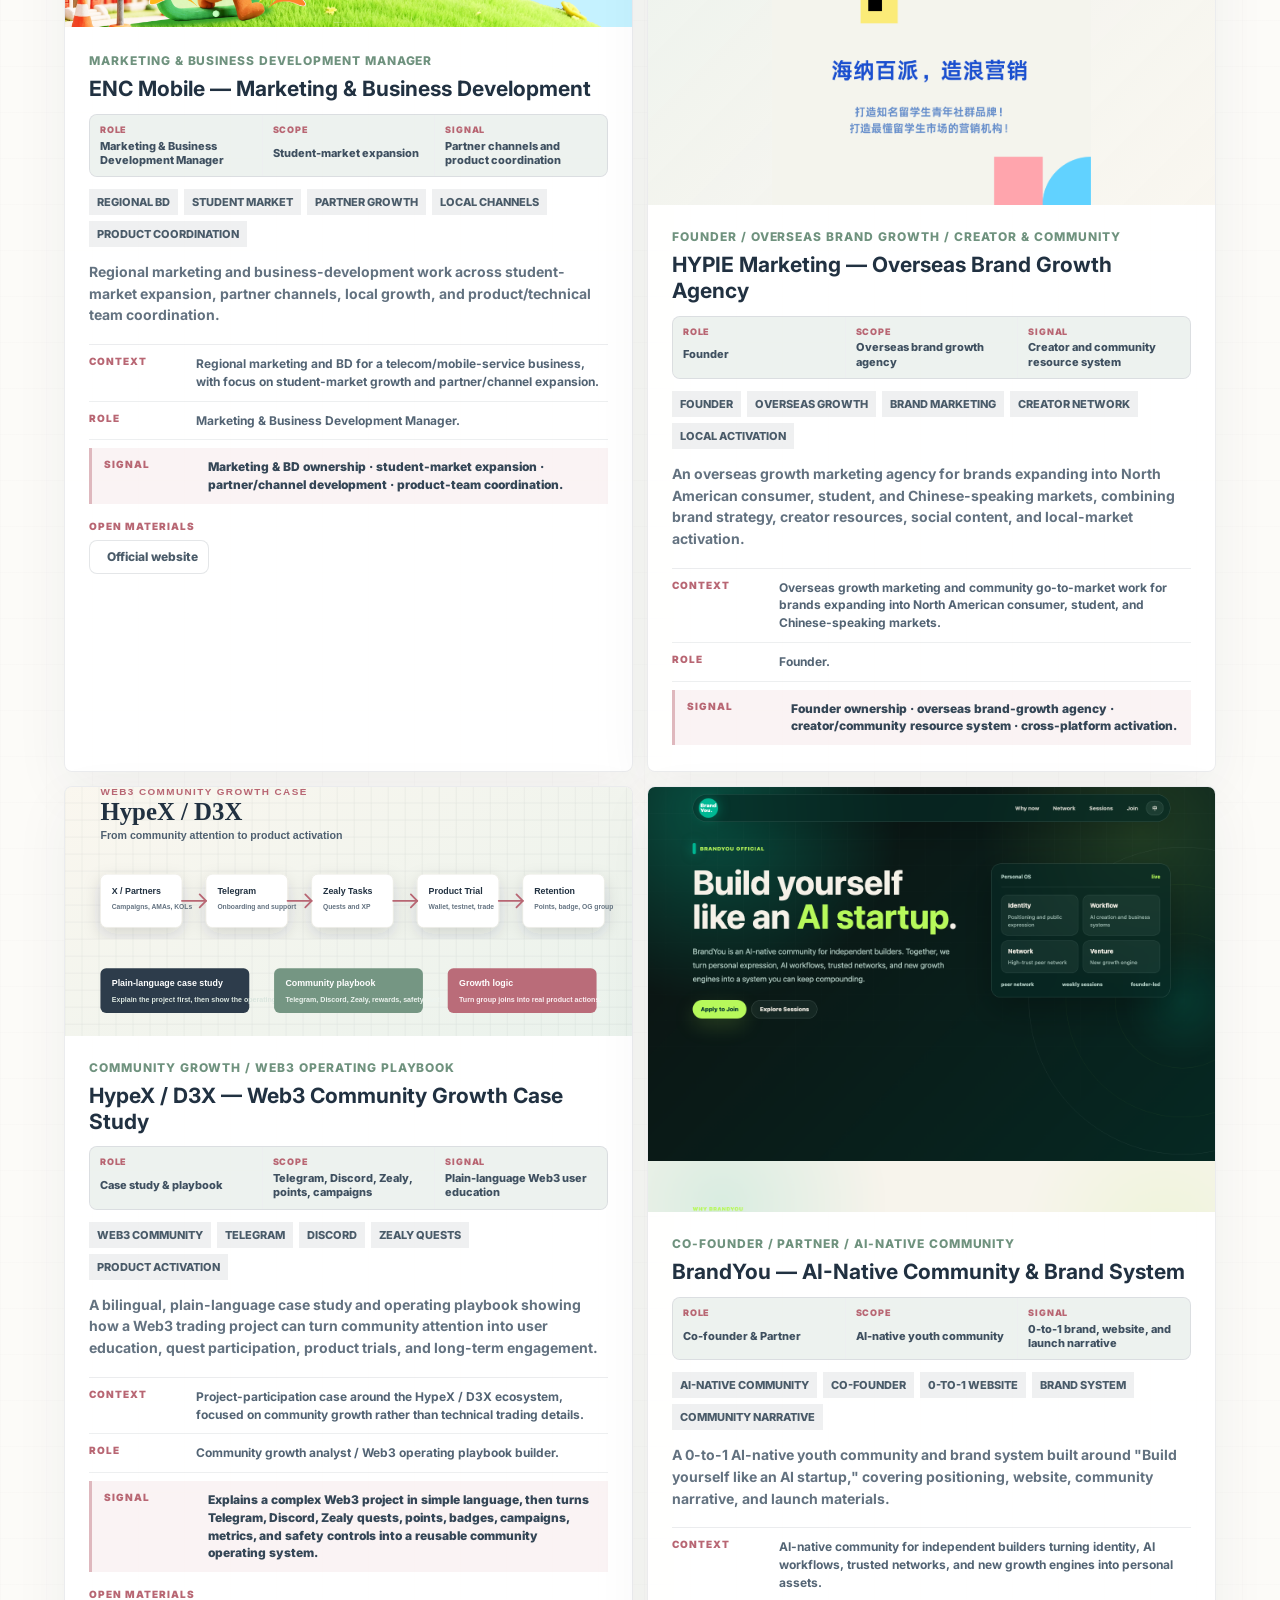
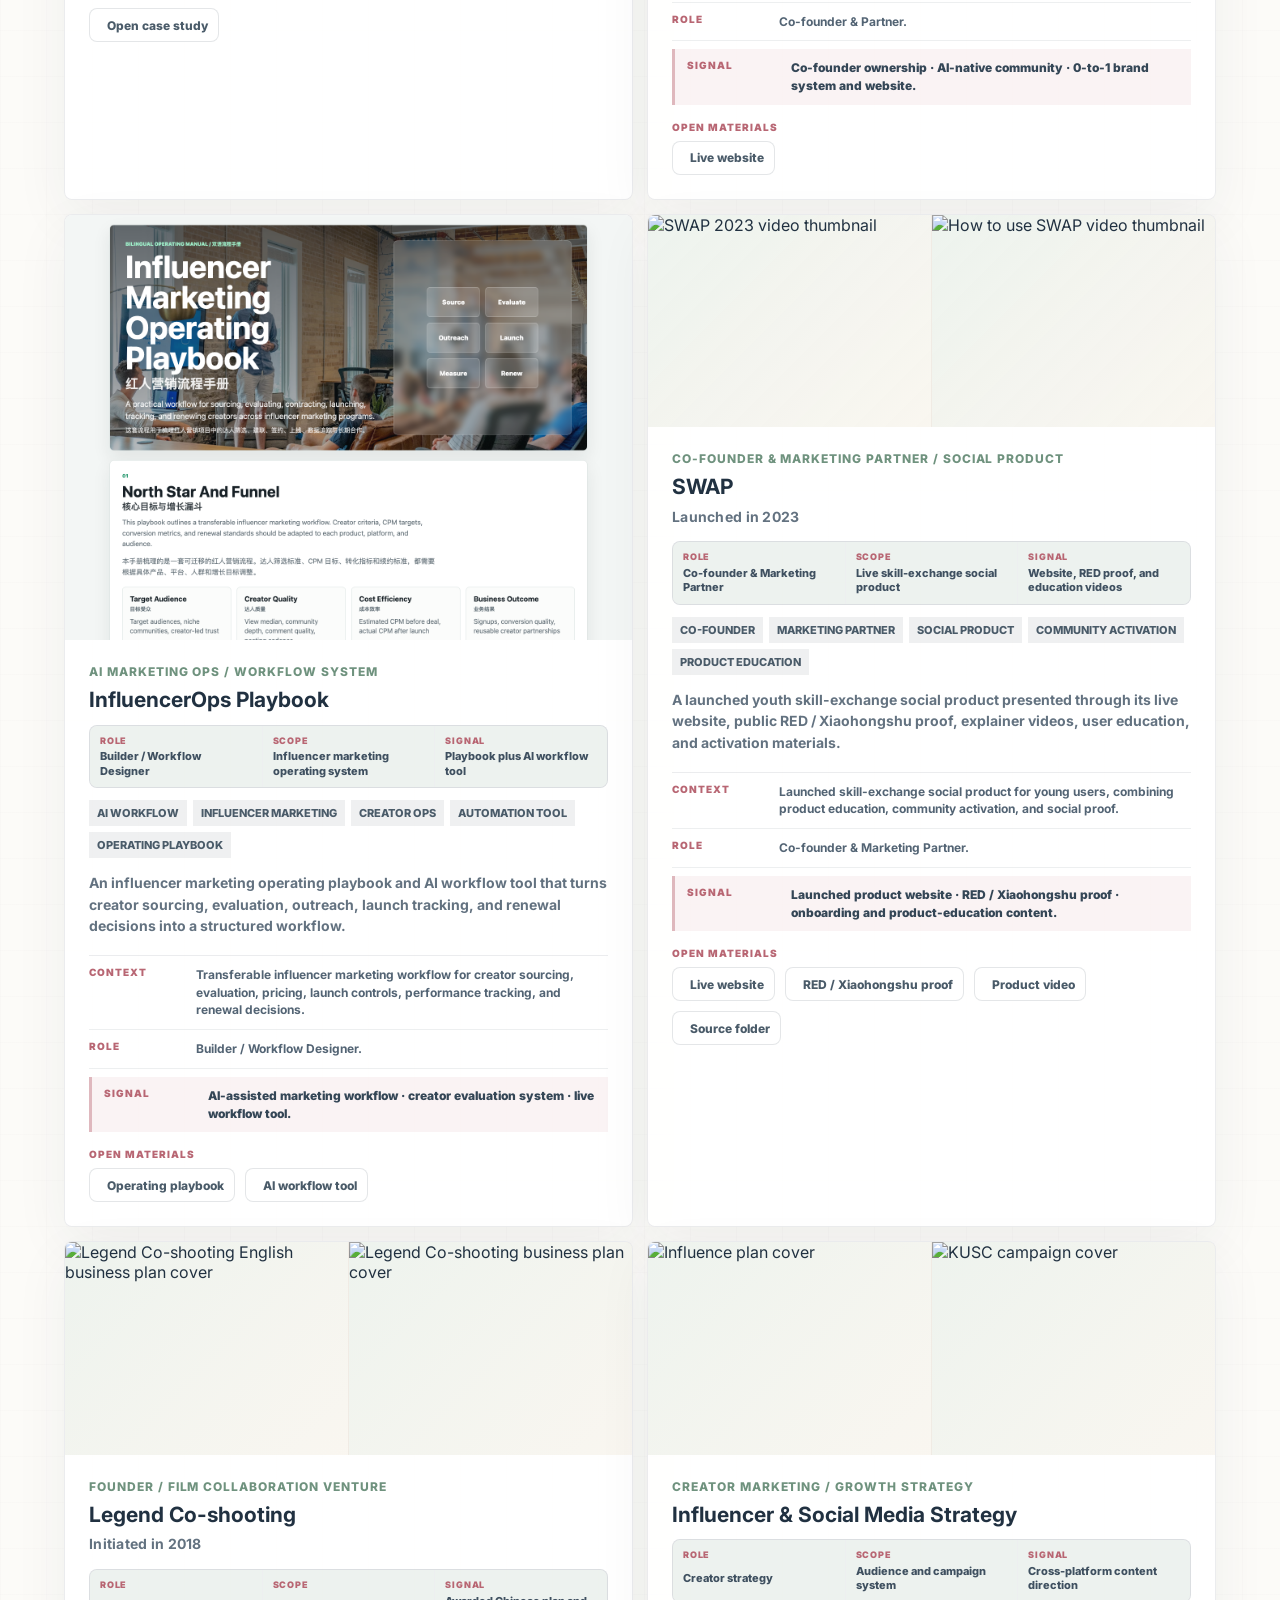
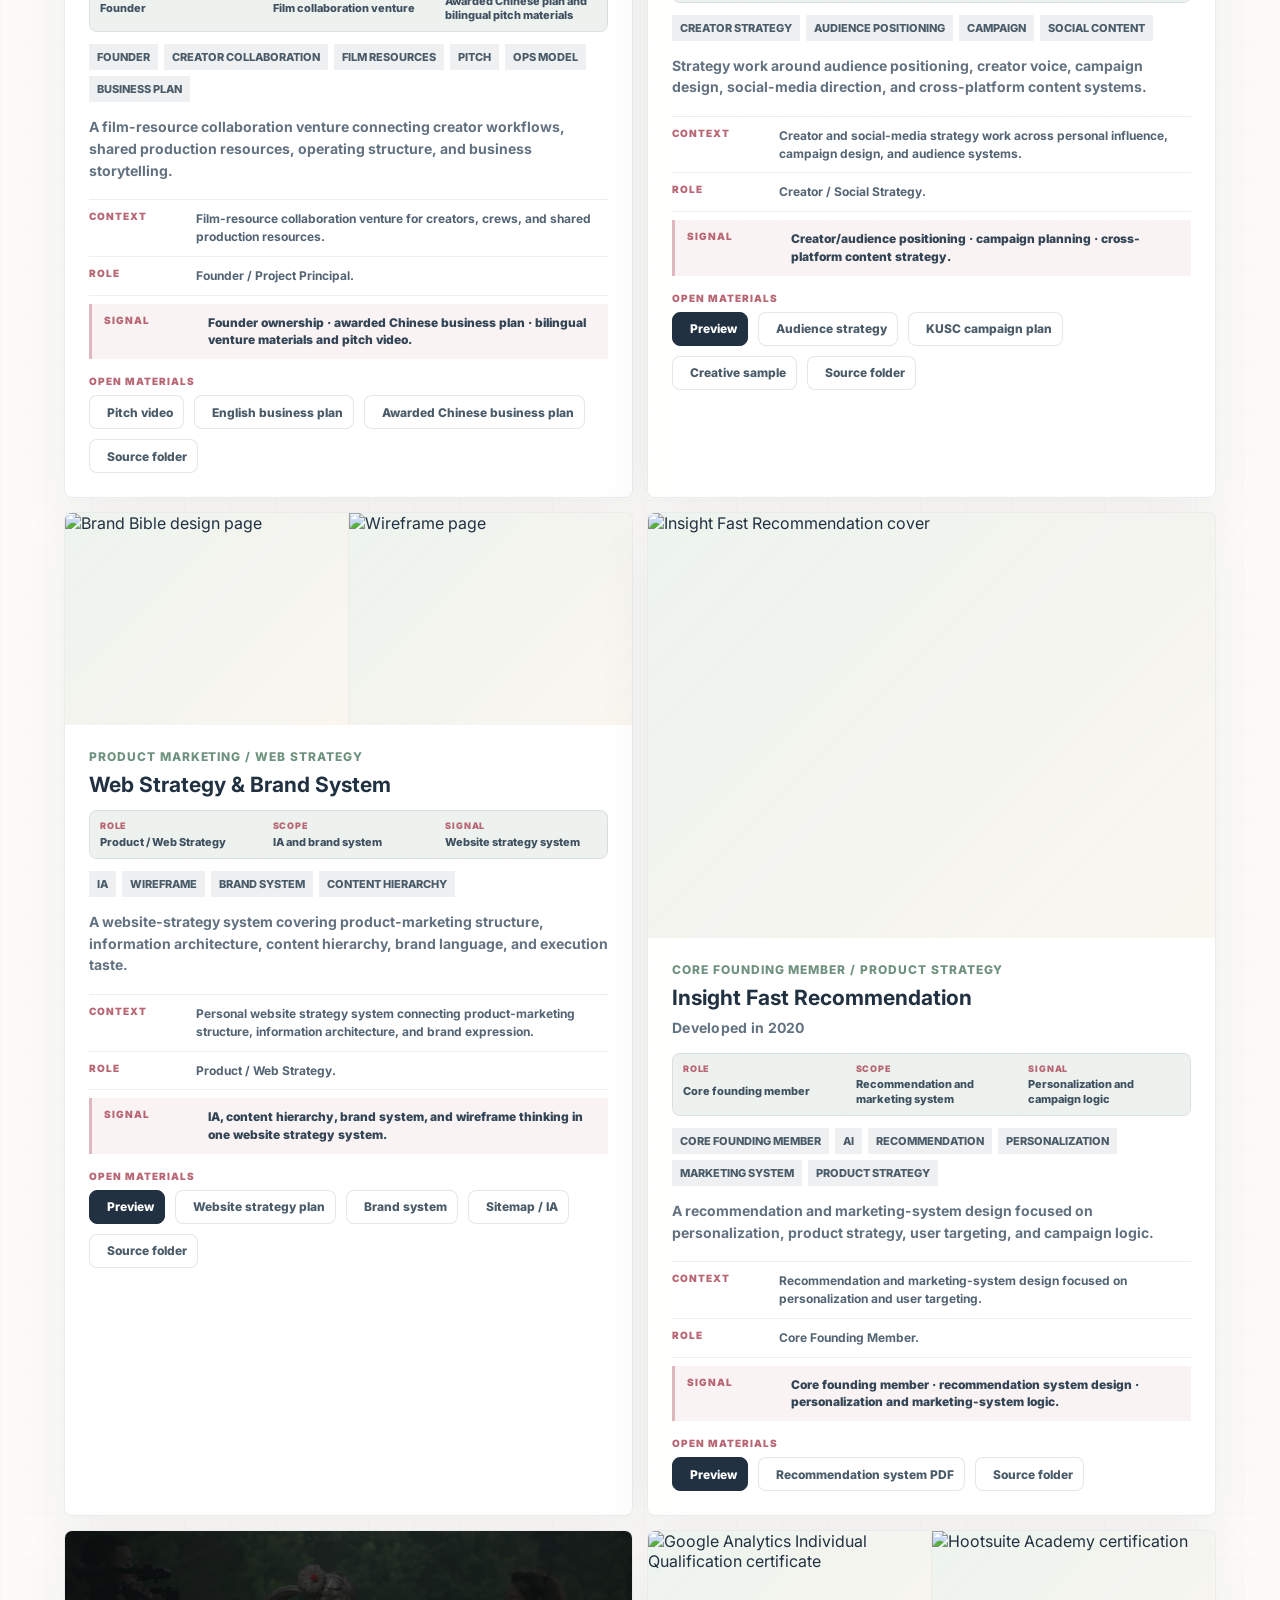
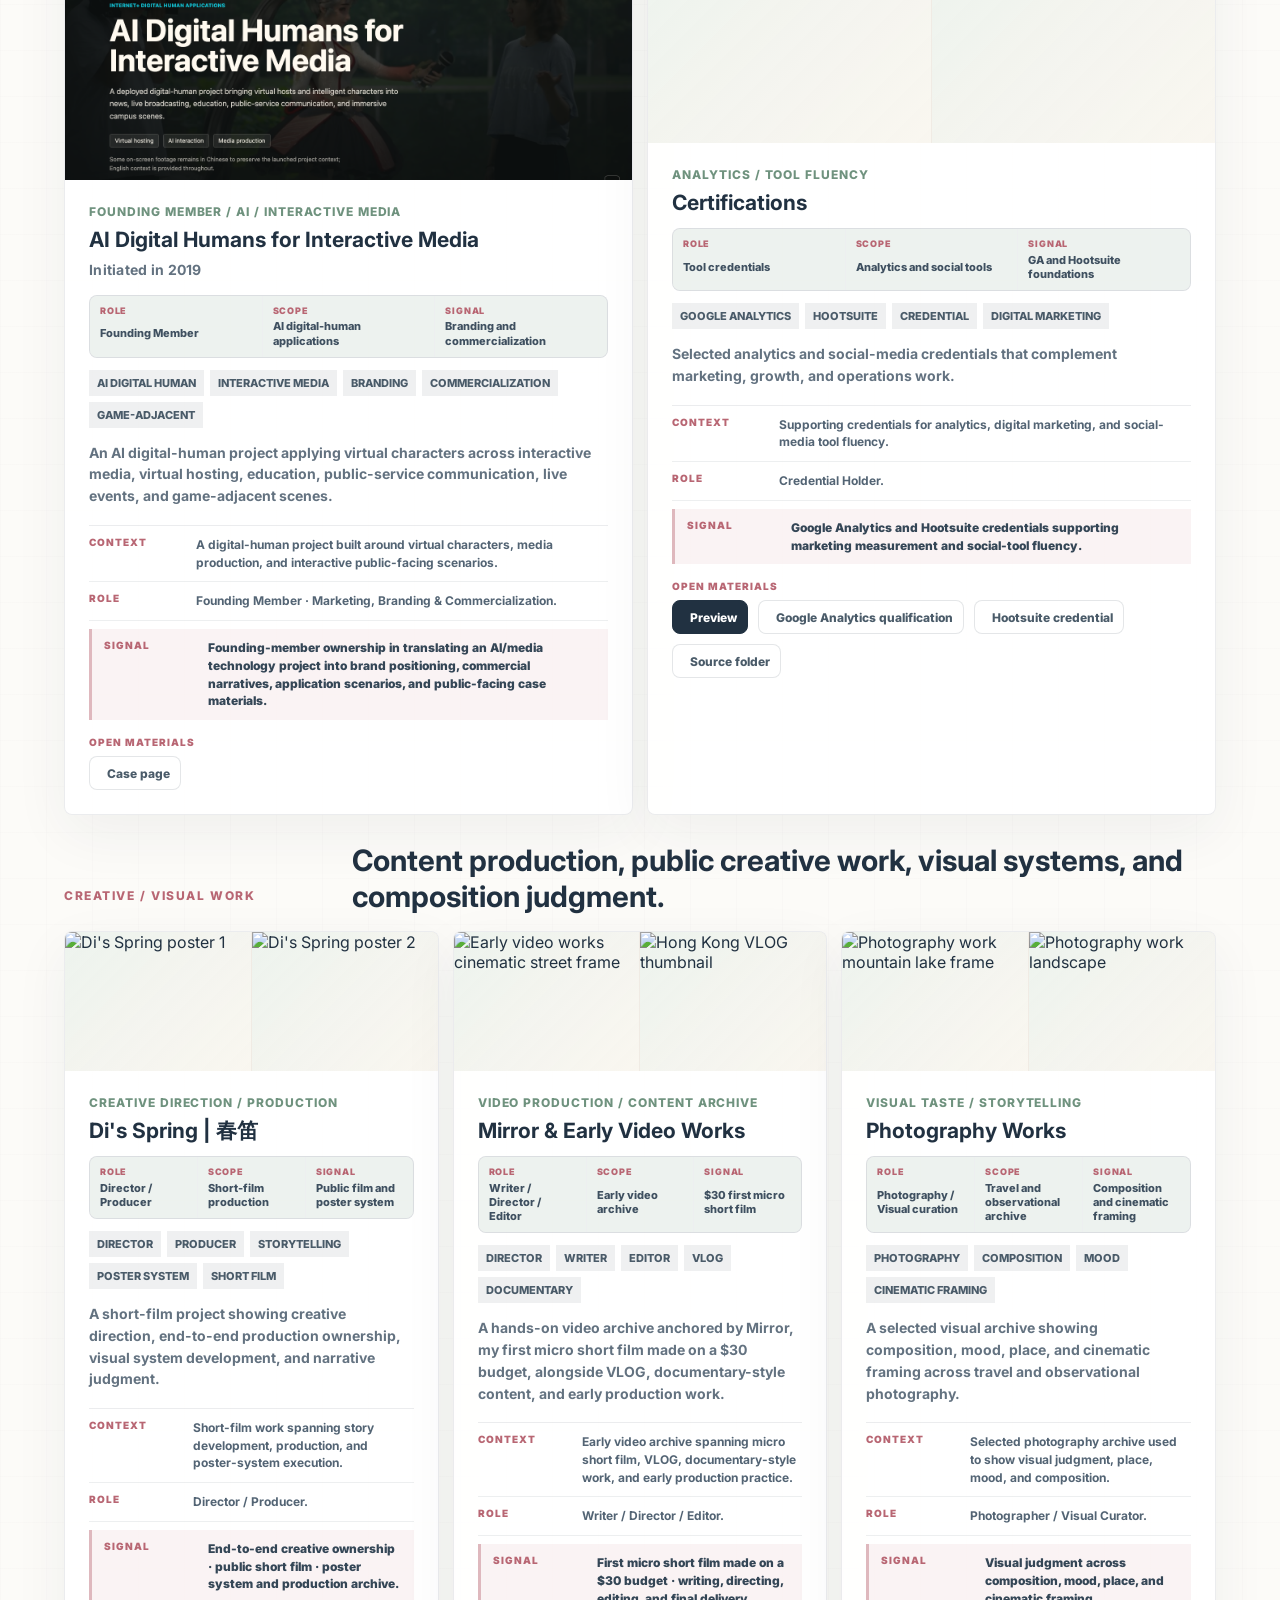
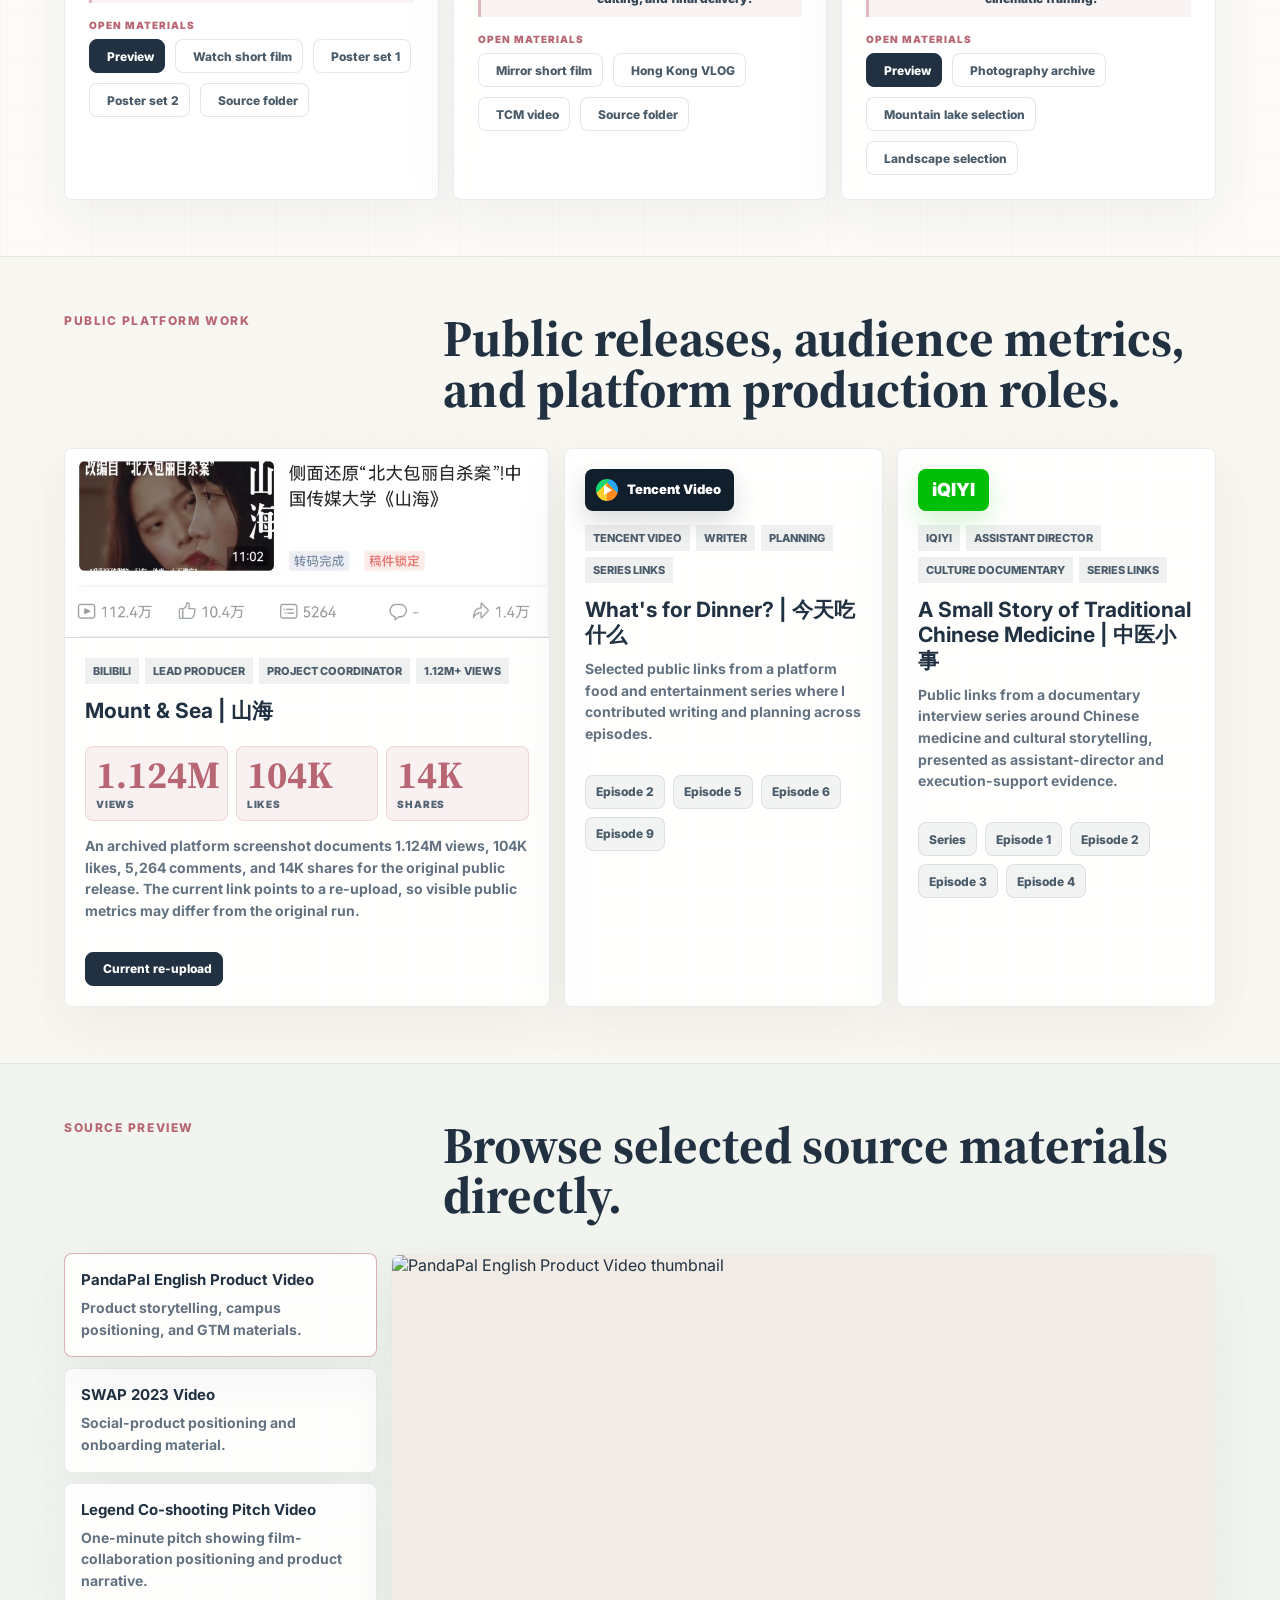
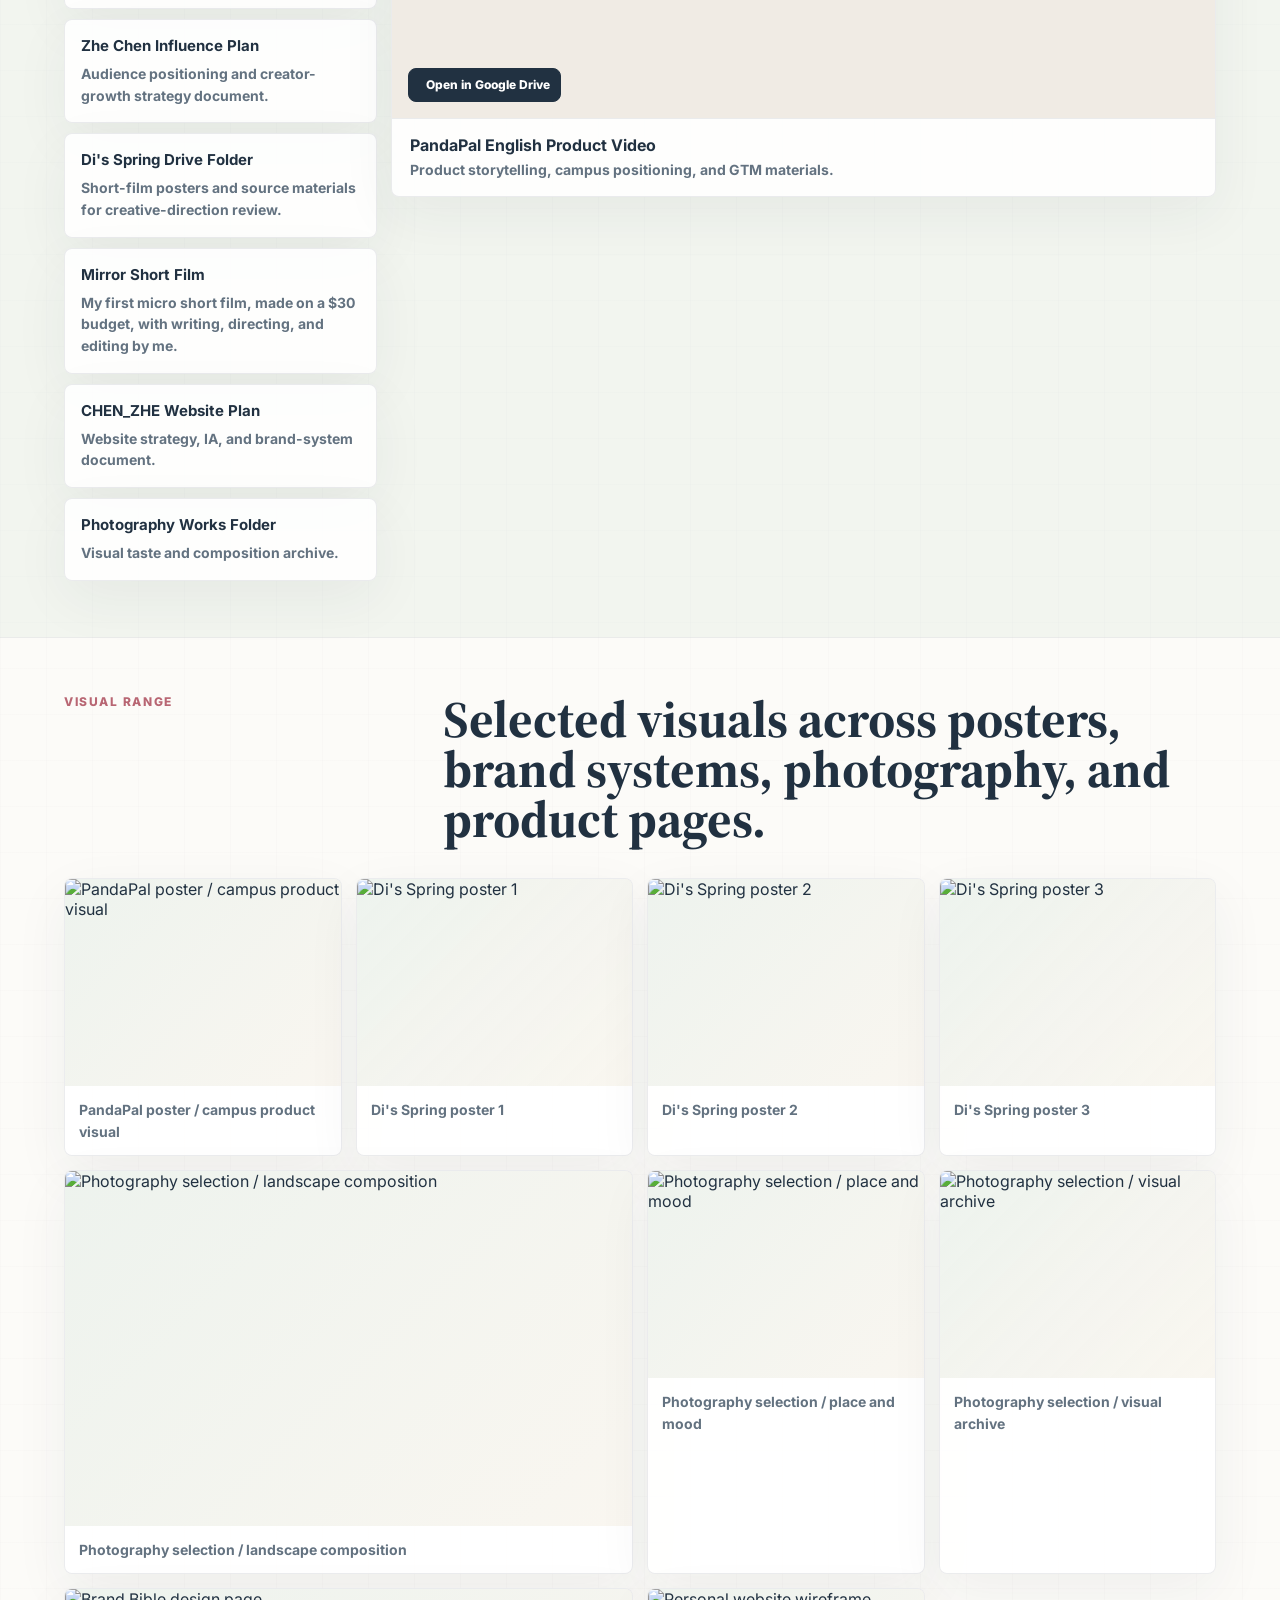
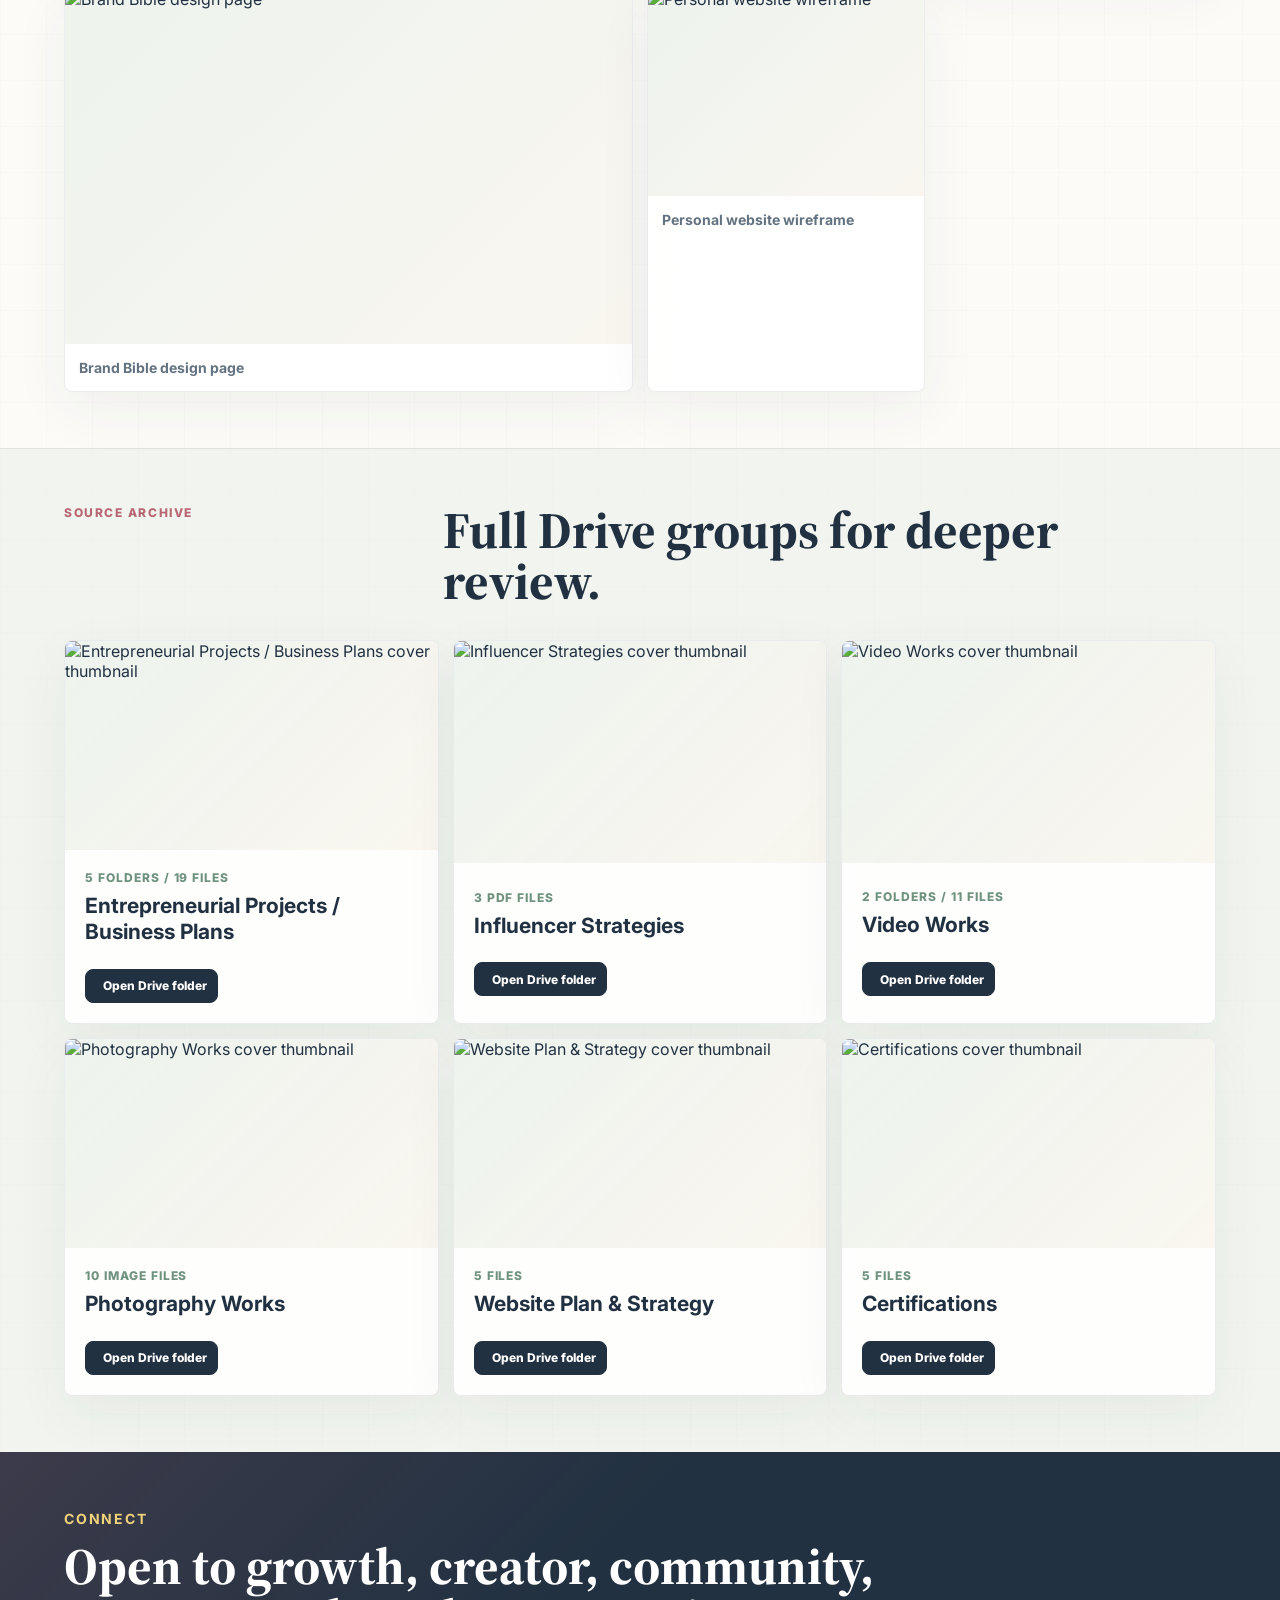
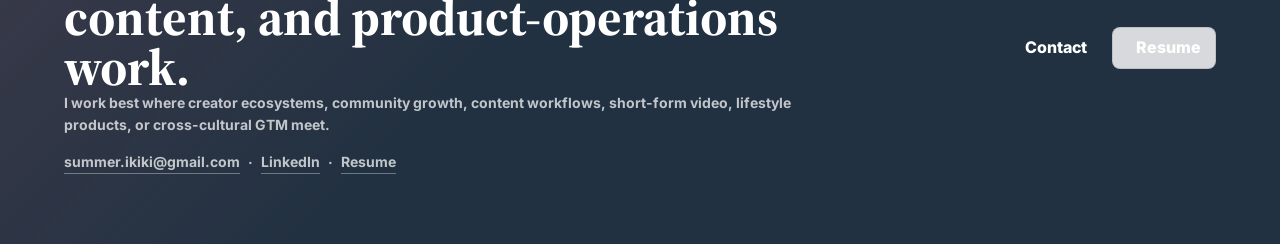
==== commit 760466d8: "Deploy portfolio at portfolio.summerchen.com" ====
--- a/index.html
+++ b/index.html
@@ -8,6 +8,25 @@
       name="description"
       content="Selected portfolio for Zhe Chen: creator and community growth, product marketing, product operations, media production, visual storytelling, and product strategy."
     />
+    <meta name="robots" content="index,follow,max-image-preview:large" />
+    <link rel="canonical" href="https://portfolio.summerchen.com/" />
+    <meta property="og:type" content="website" />
+    <meta property="og:site_name" content="Zhe Chen Portfolio" />
+    <meta property="og:title" content="Zhe Chen | Portfolio" />
+    <meta
+      property="og:description"
+      content="Selected work across product strategy, community growth, creator programs, content production, and visual systems."
+    />
+    <meta property="og:url" content="https://portfolio.summerchen.com/" />
+    <meta property="og:image" content="https://portfolio.summerchen.com/assets/project-covers/brandyou-ai-native.png" />
+    <meta property="og:image:alt" content="Selected AI, growth, creator community, and product strategy work by Zhe Chen" />
+    <meta name="twitter:card" content="summary_large_image" />
+    <meta name="twitter:title" content="Zhe Chen | Portfolio" />
+    <meta
+      name="twitter:description"
+      content="Selected work across product strategy, community growth, creator programs, content production, and visual systems."
+    />
+    <meta name="twitter:image" content="https://portfolio.summerchen.com/assets/project-covers/brandyou-ai-native.png" />
     <link rel="preconnect" href="https://fonts.googleapis.com" />
     <link rel="preconnect" href="https://fonts.gstatic.com" crossorigin />
     <link
@@ -36,6 +55,9 @@
           <button type="button" data-lang-option="en">EN</button>
           <button type="button" data-lang-option="zh">中文</button>
         </div>
+        <a class="icon-button" href="https://summerchen.com/" aria-label="Open Zhe Chen's main website">
+          <i data-lucide="house"></i>
+        </a>
         <a class="icon-button" href="https://www.linkedin.com/in/chen-zhe/" target="_blank" rel="noopener noreferrer" aria-label="LinkedIn profile">
           <i data-lucide="user-round"></i>
         </a>
